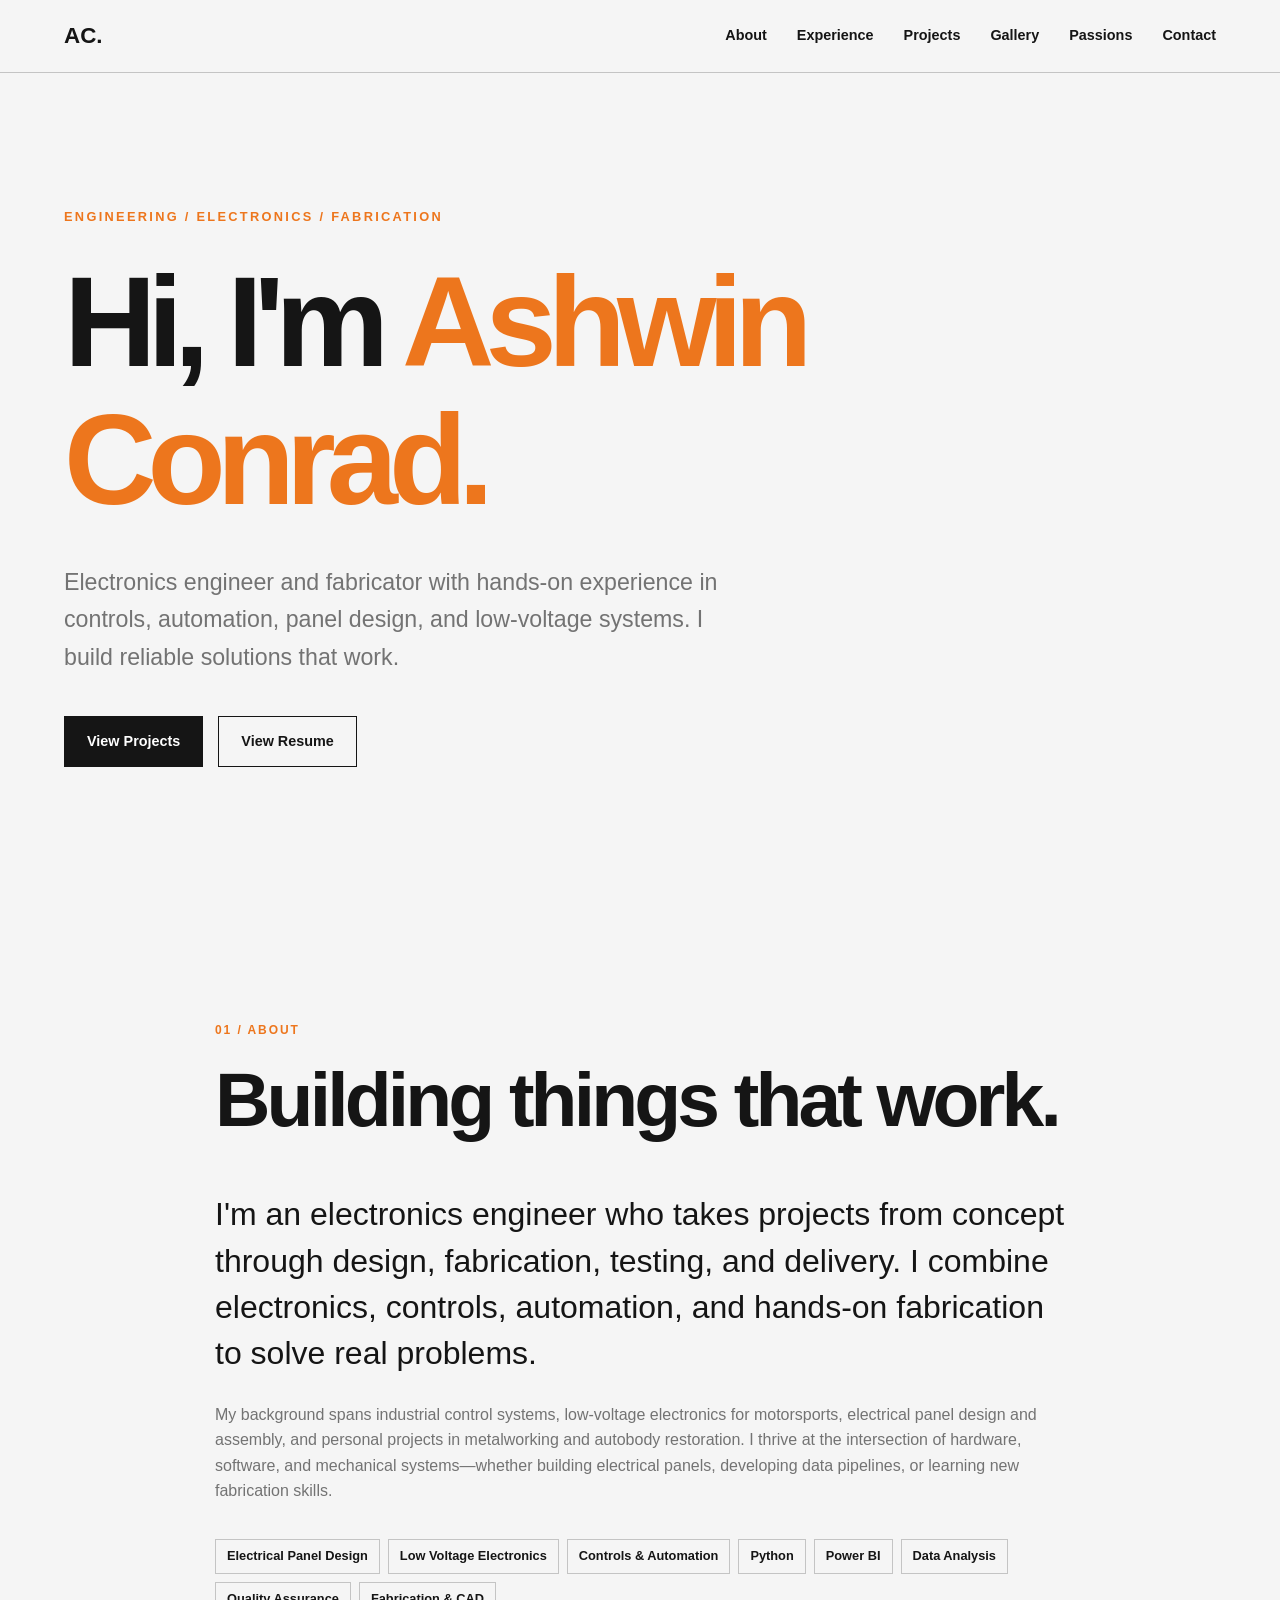
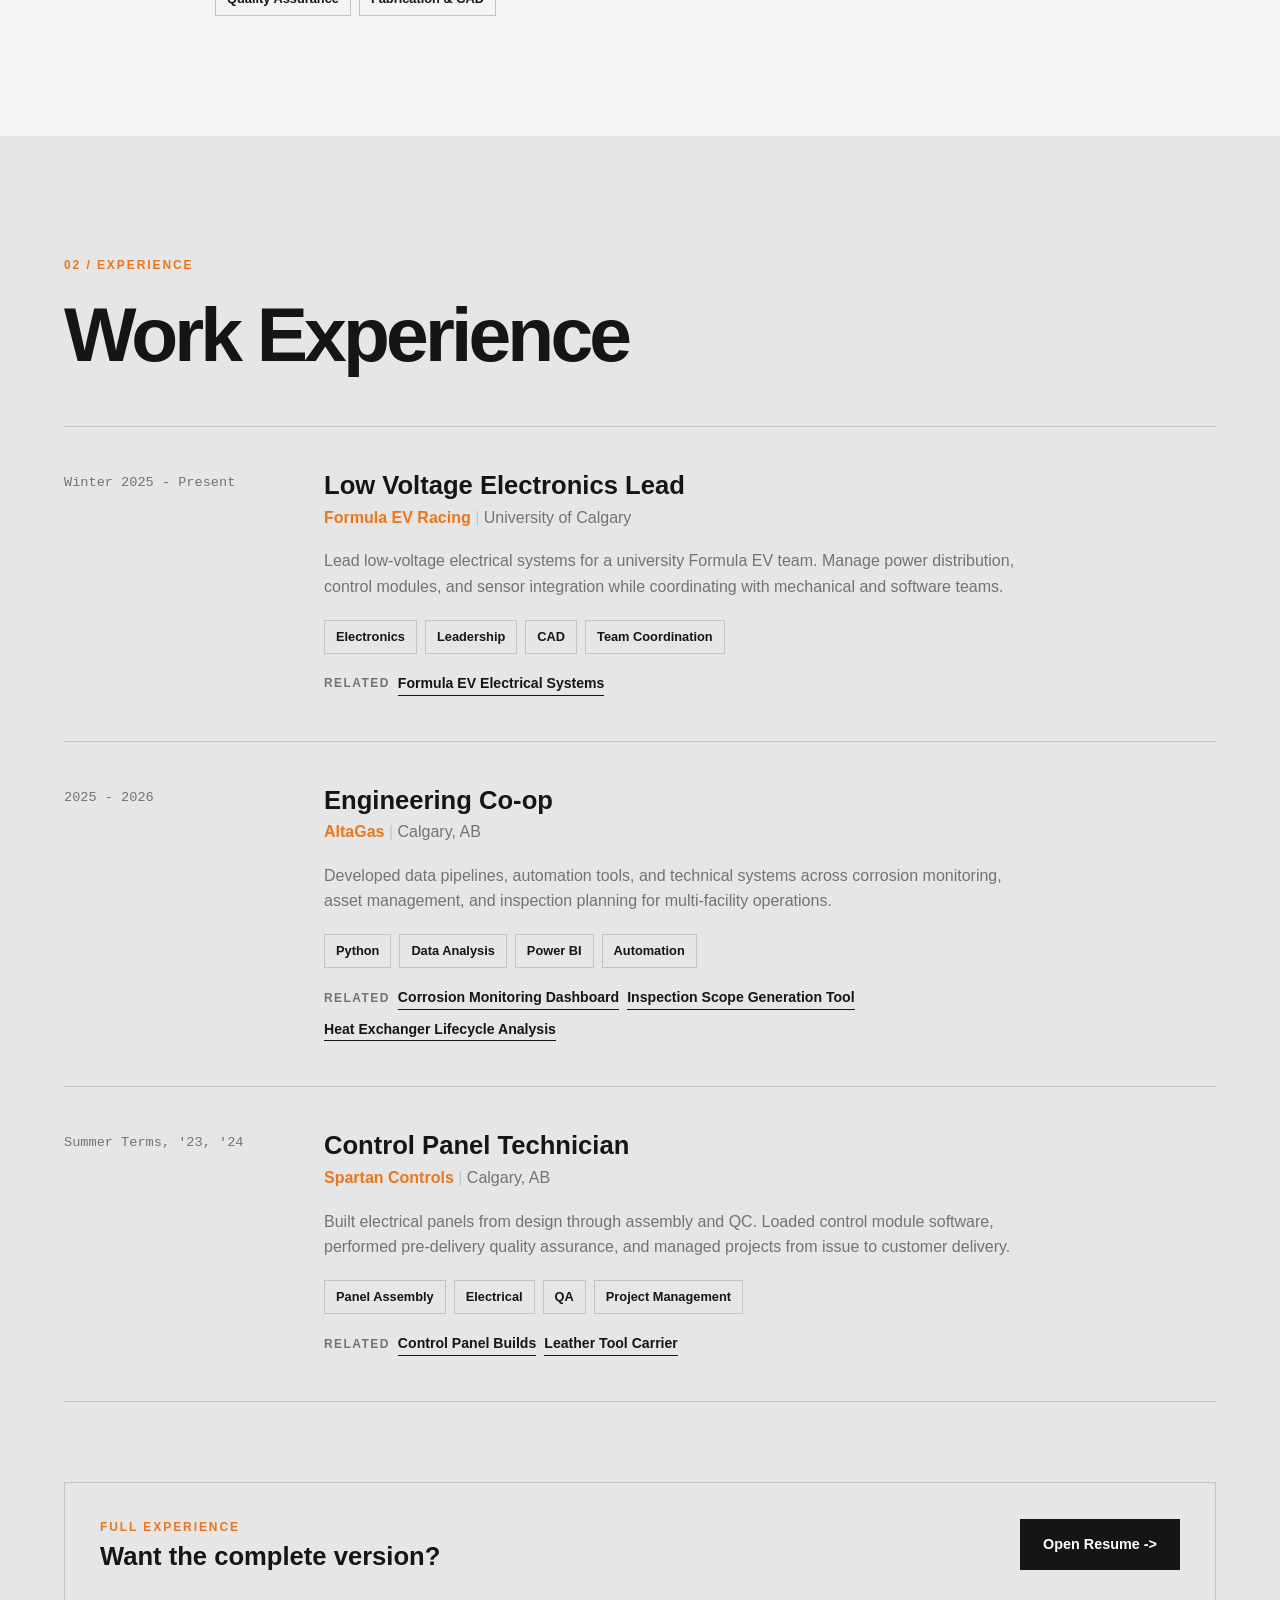
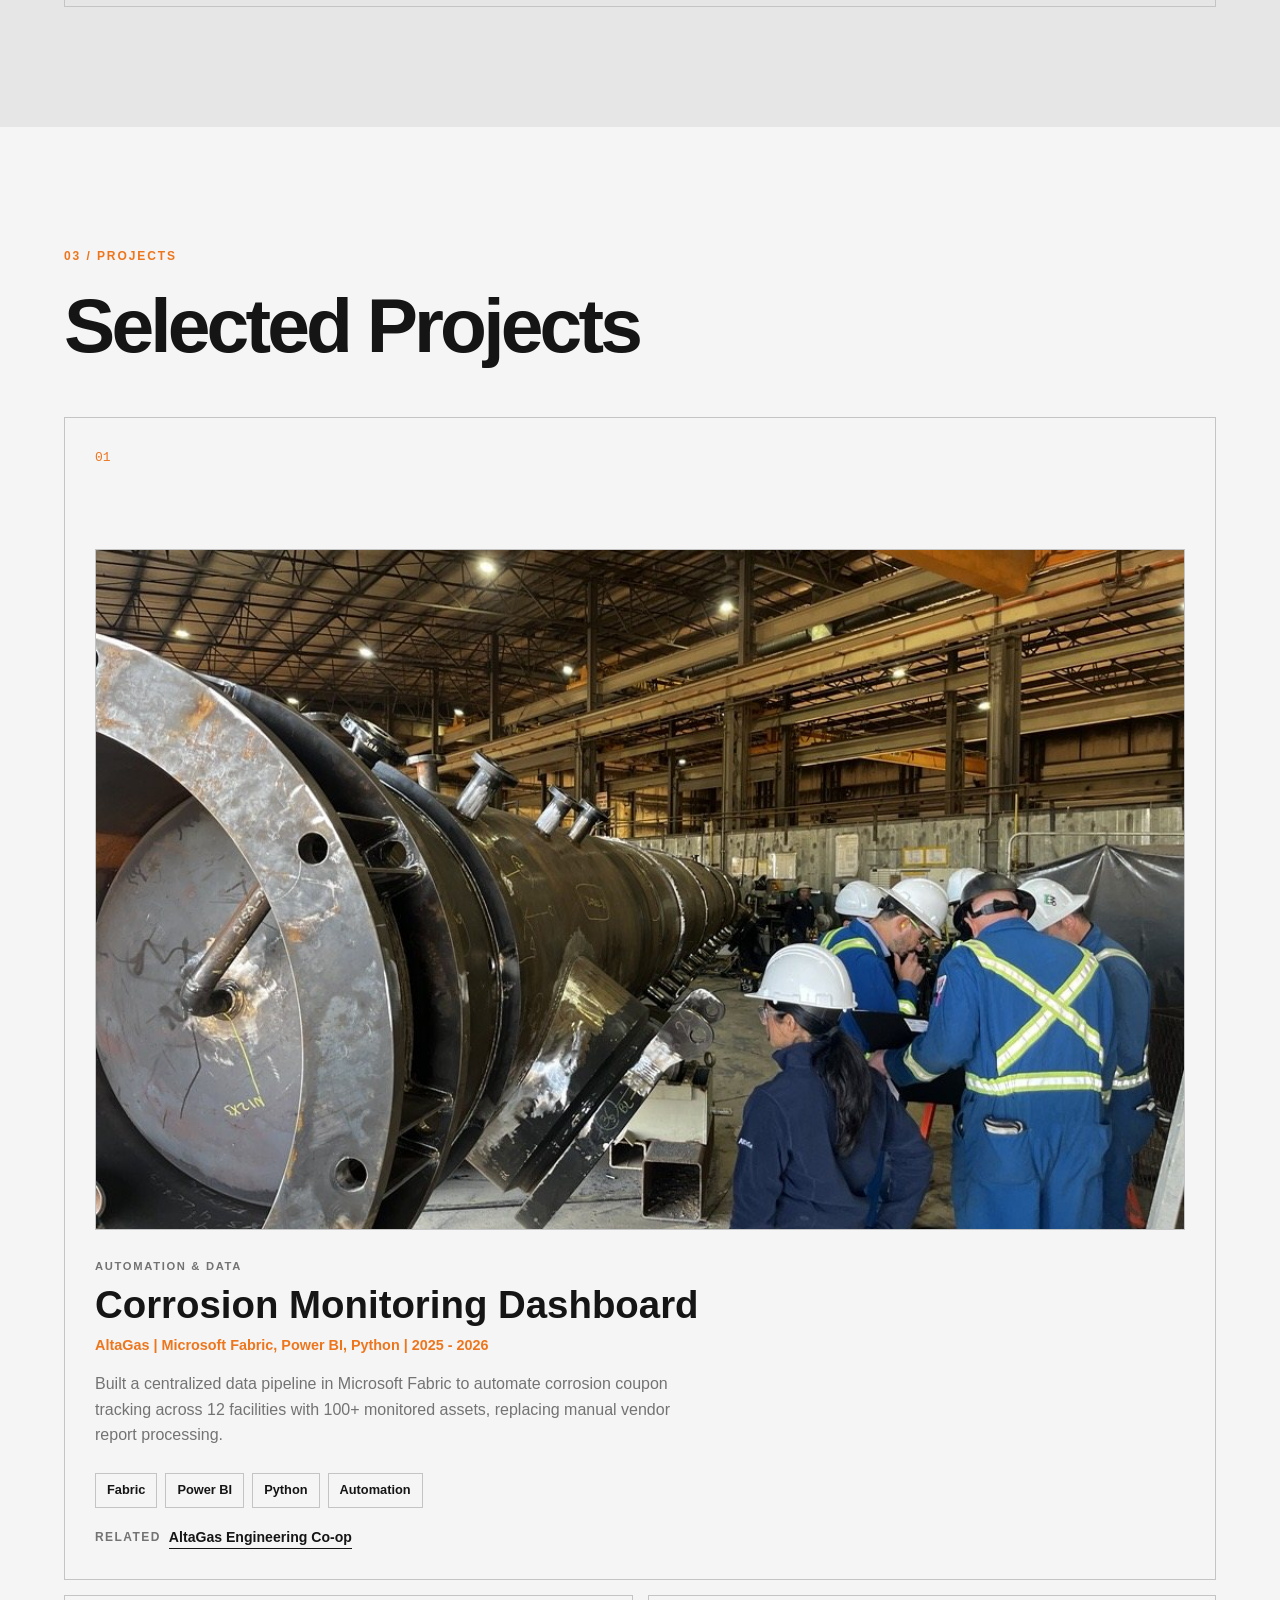
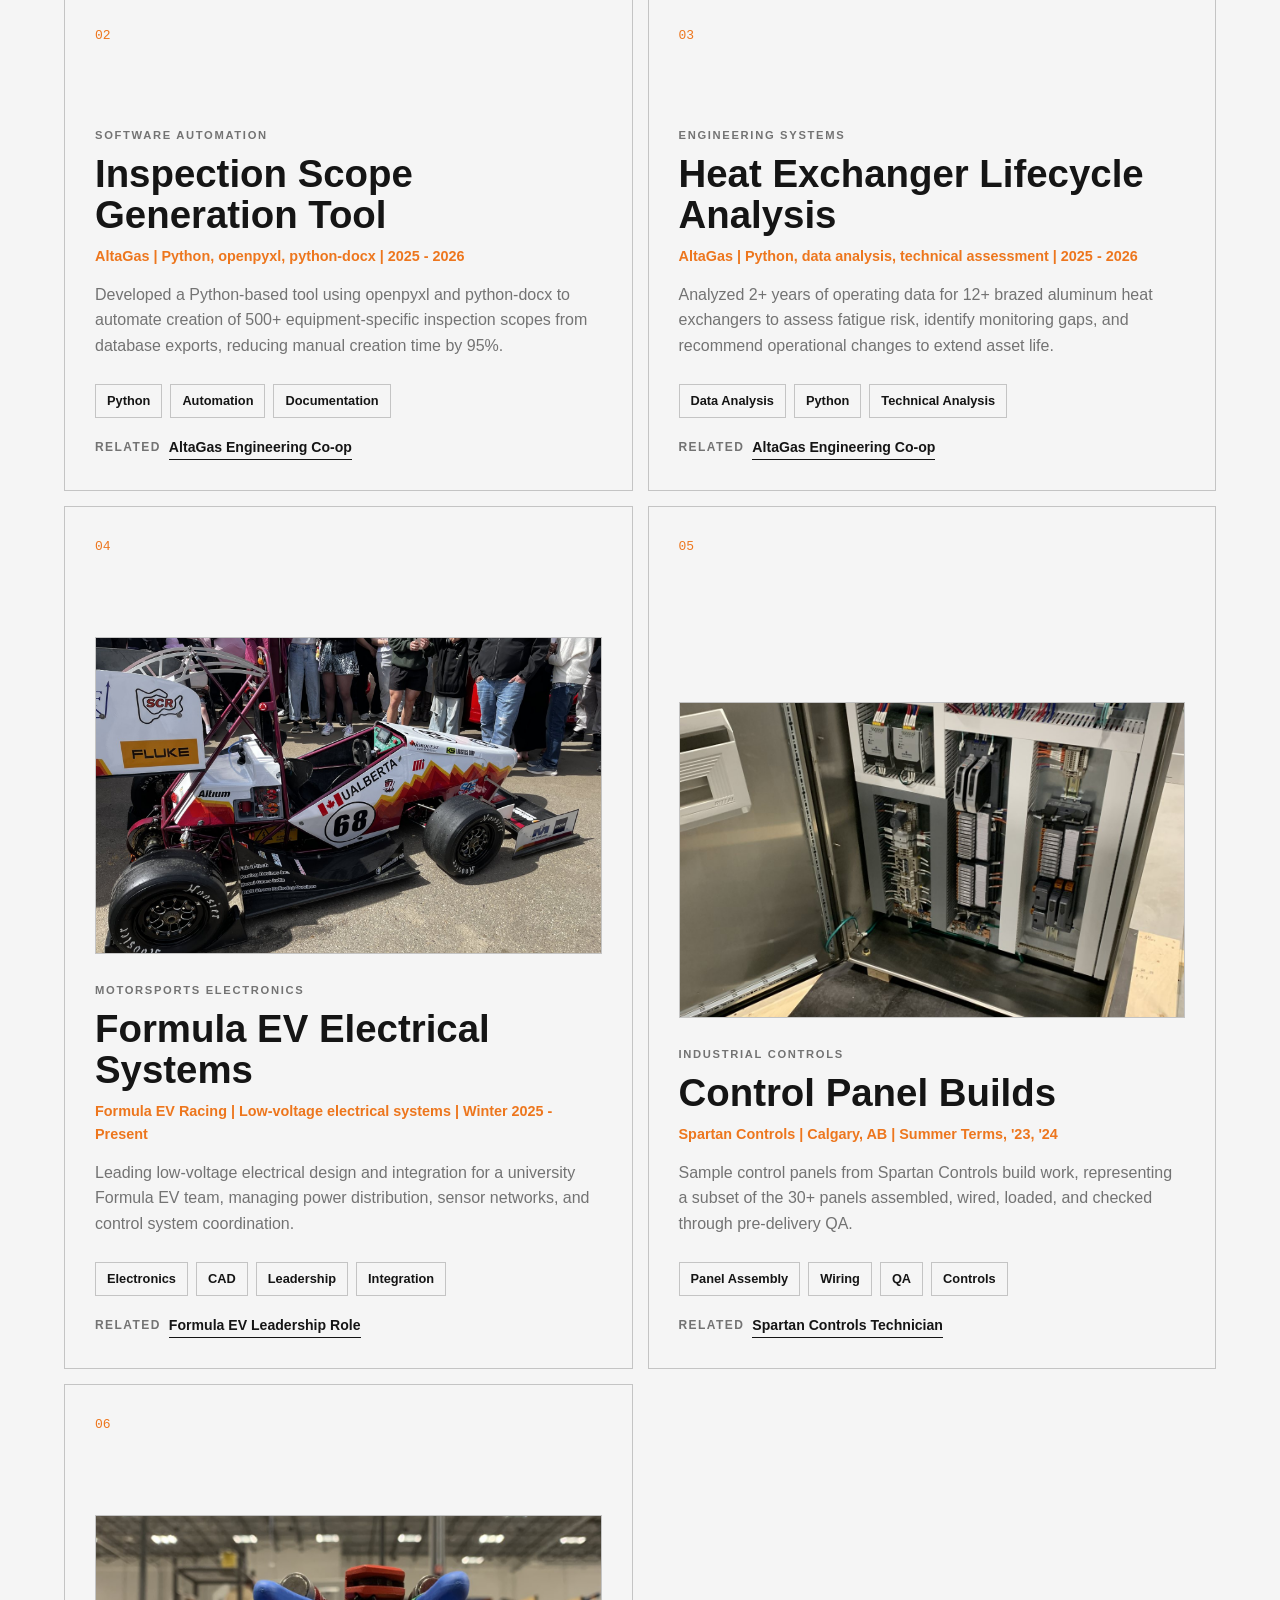
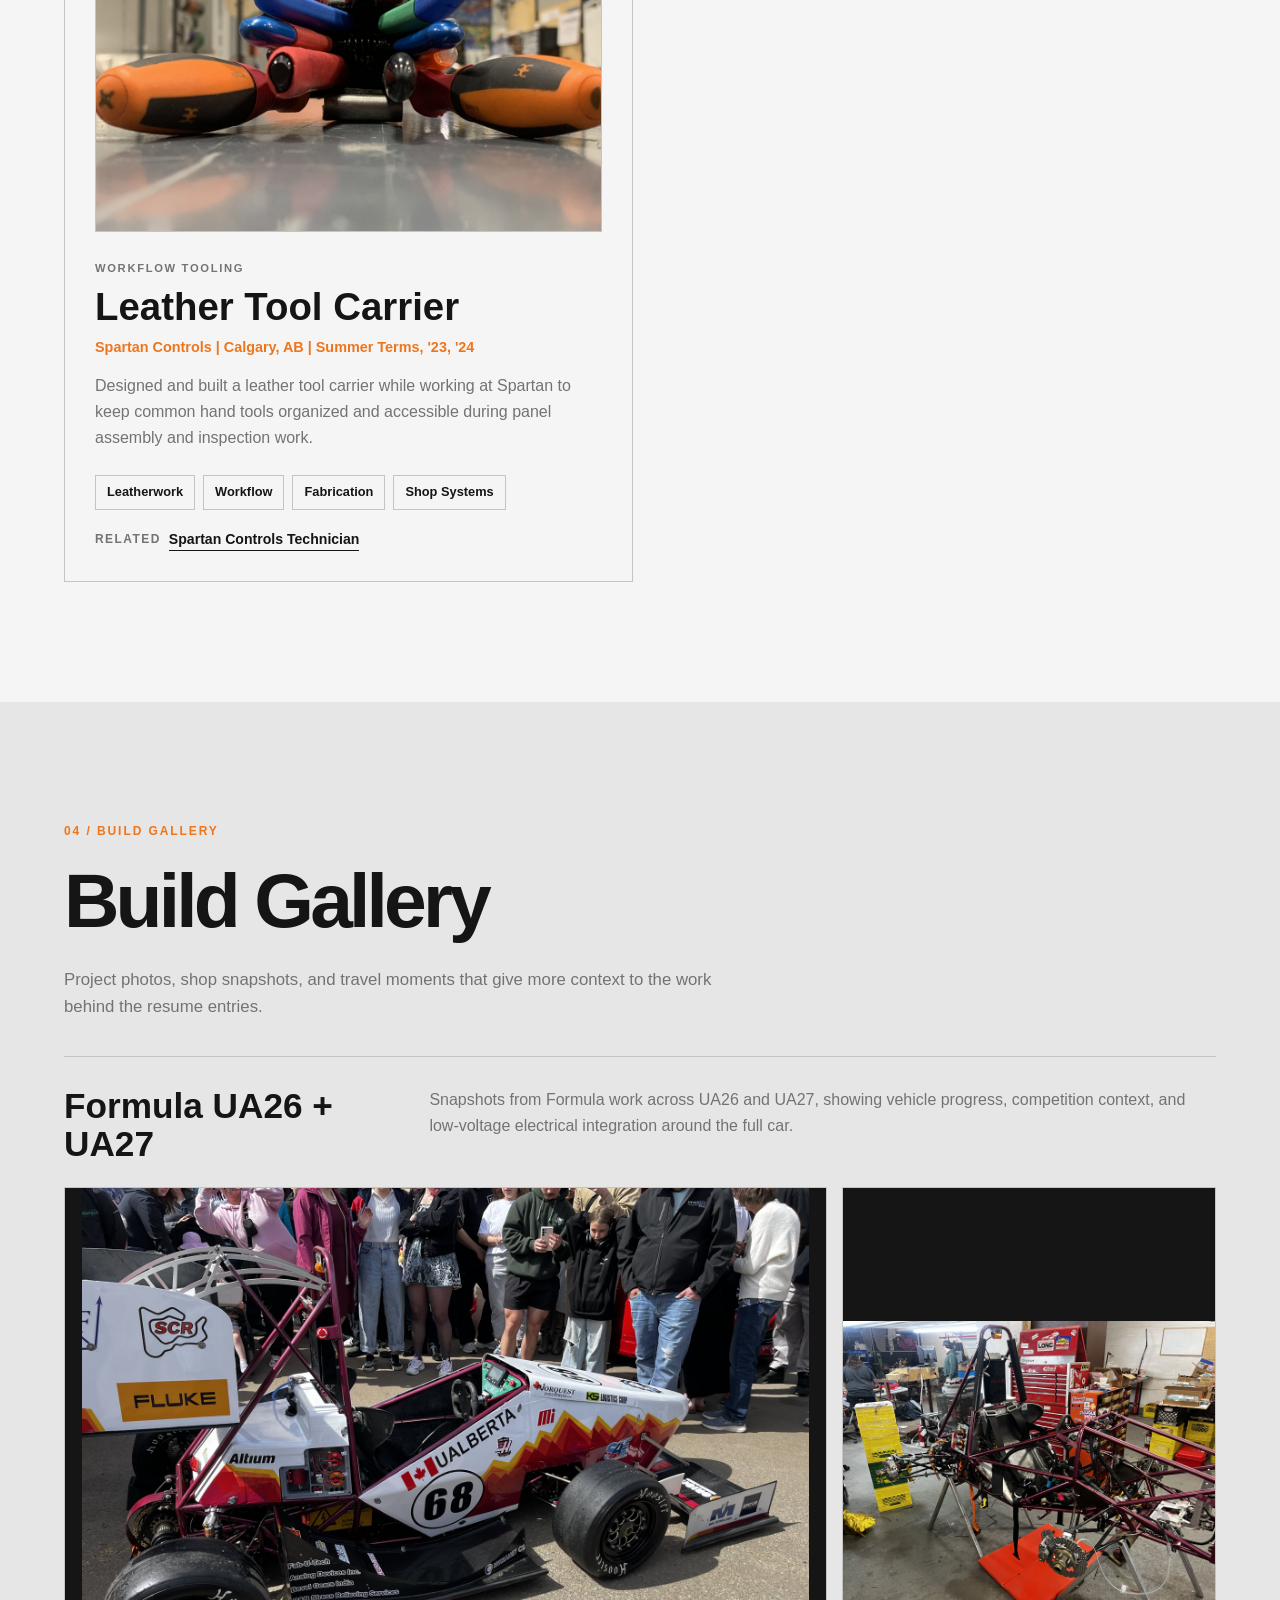
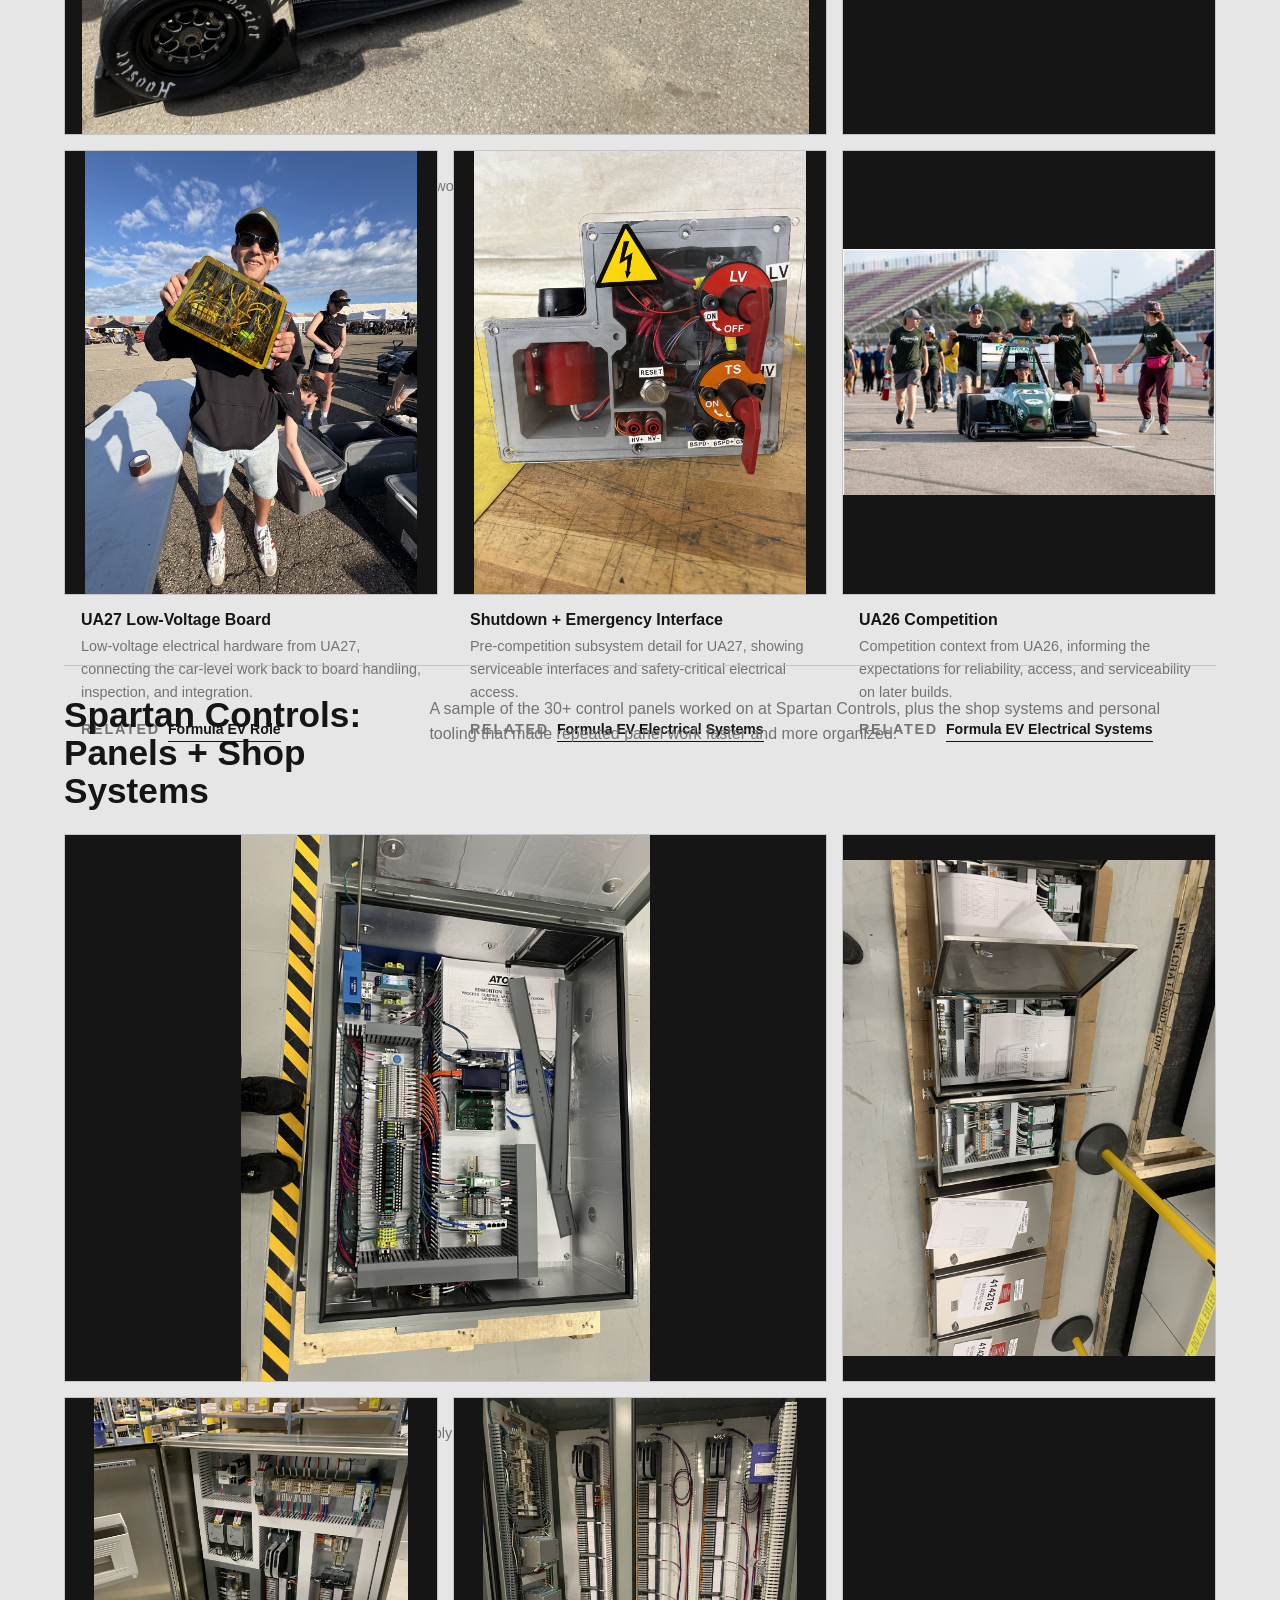
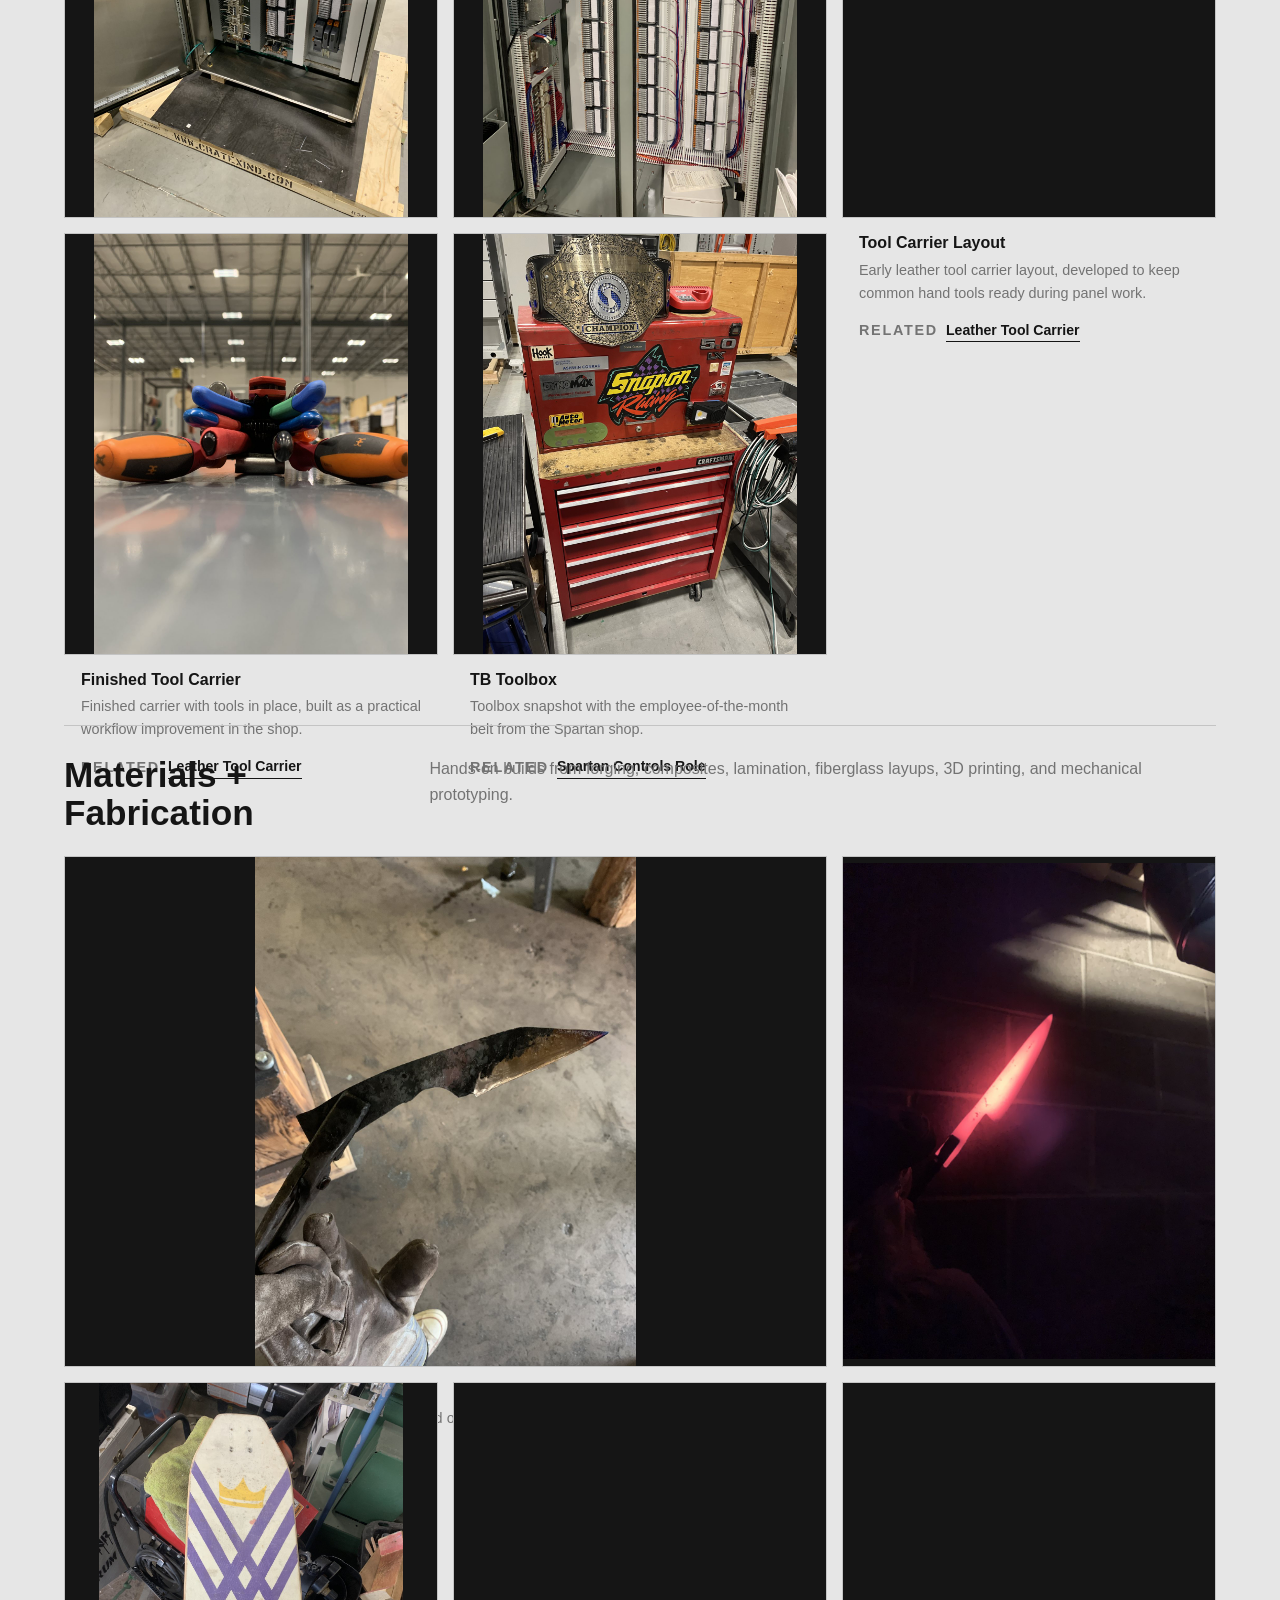
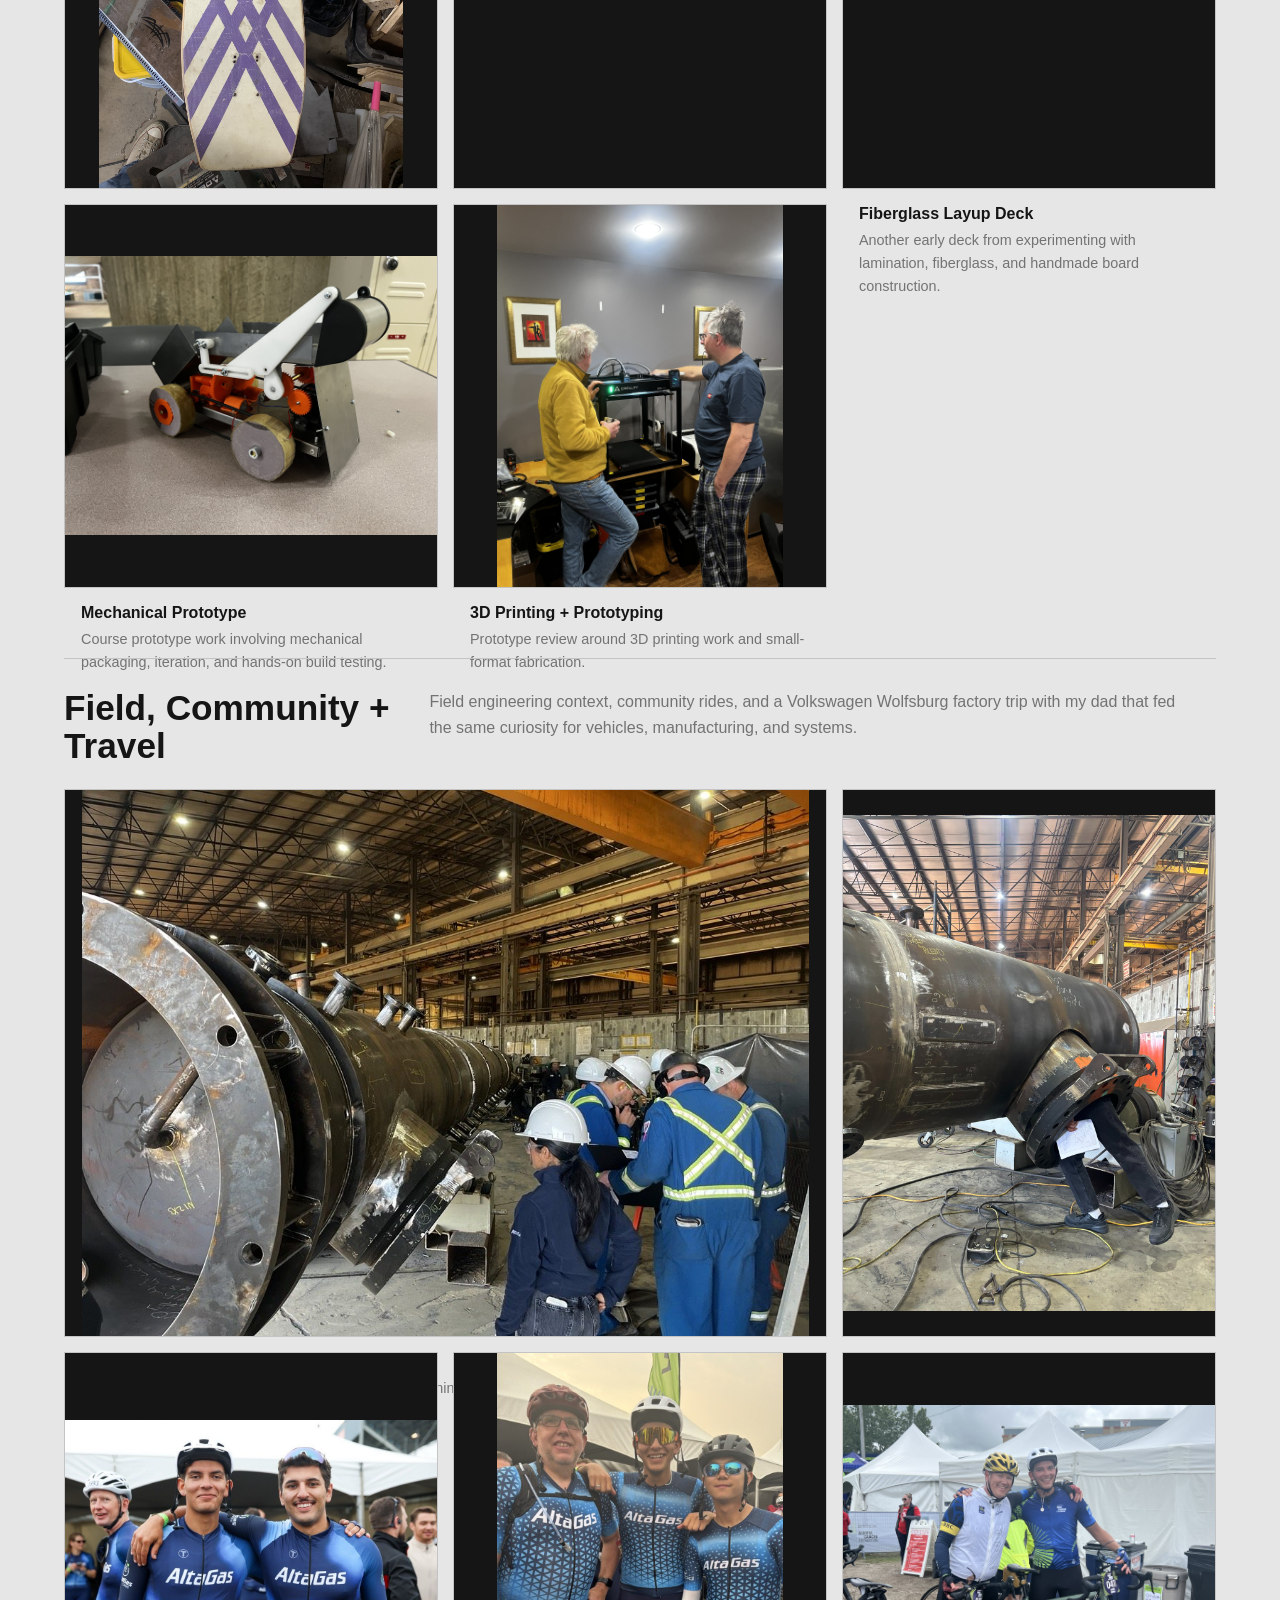
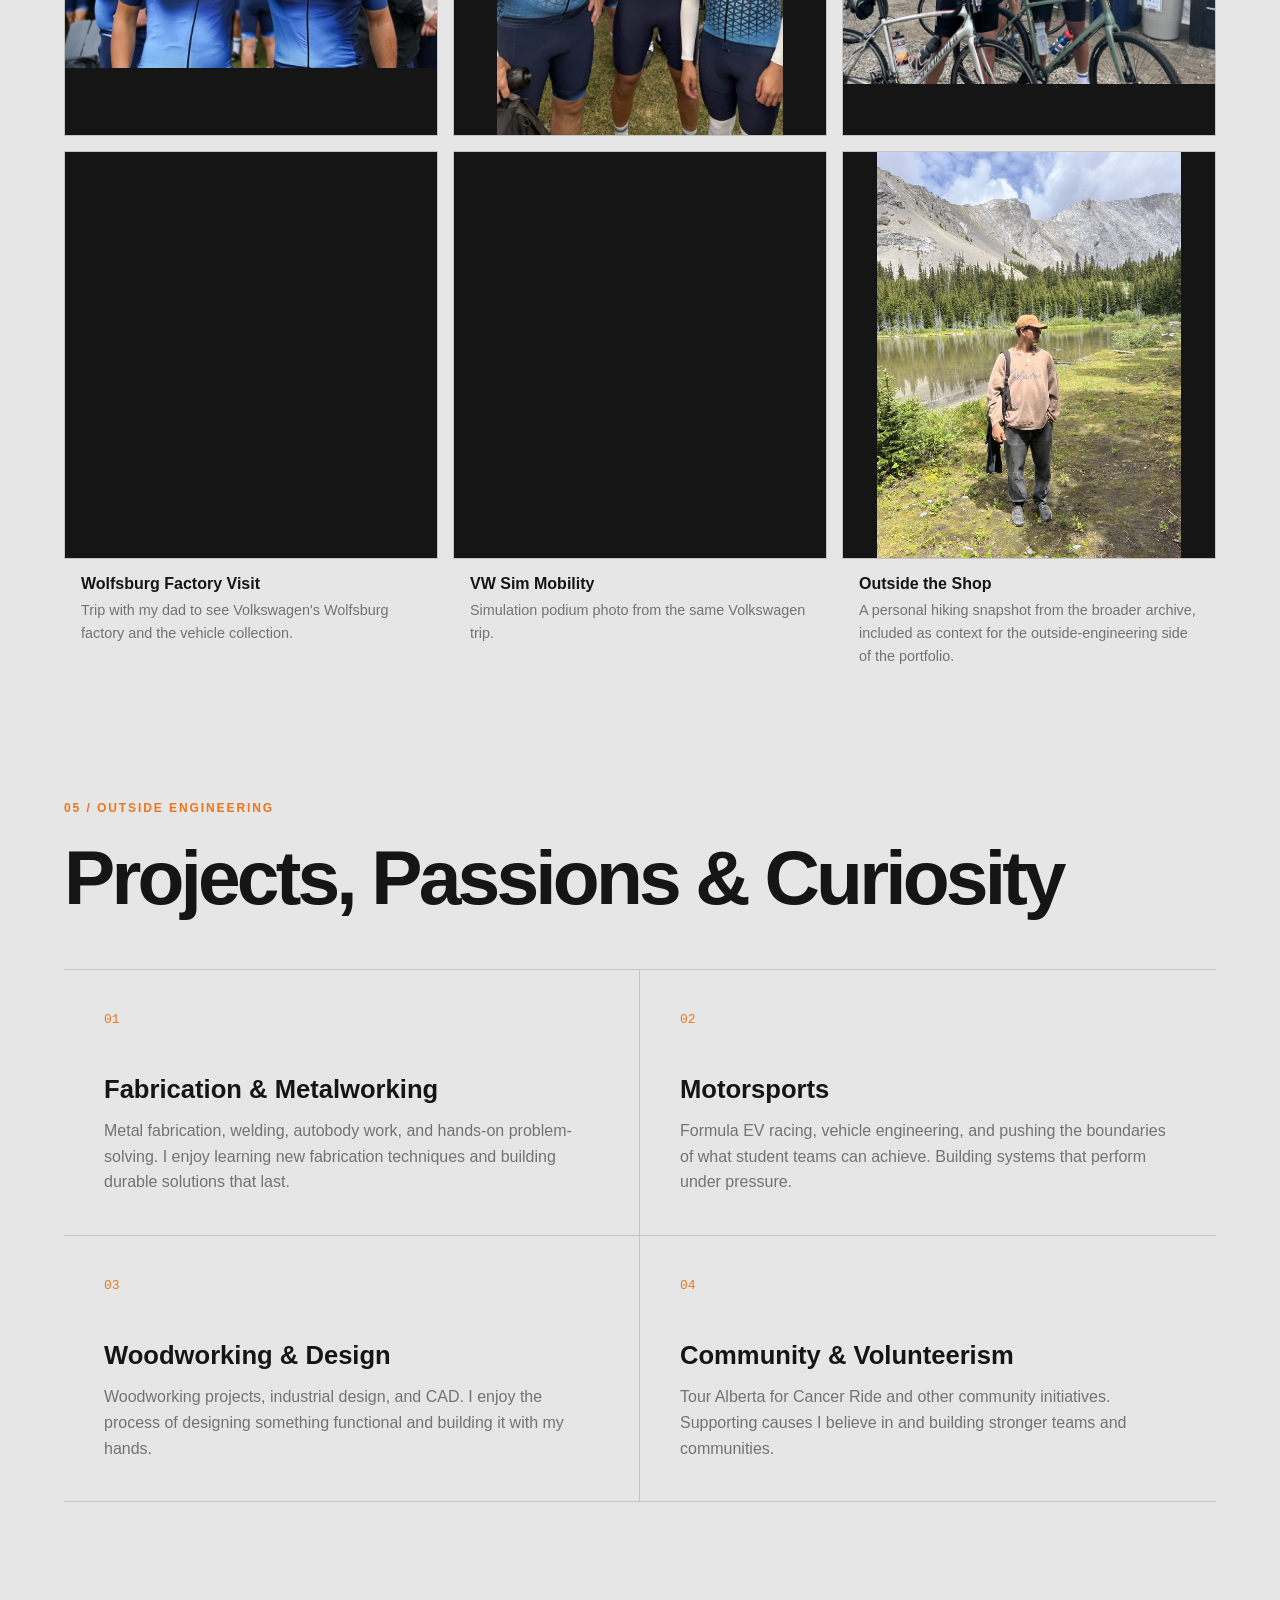
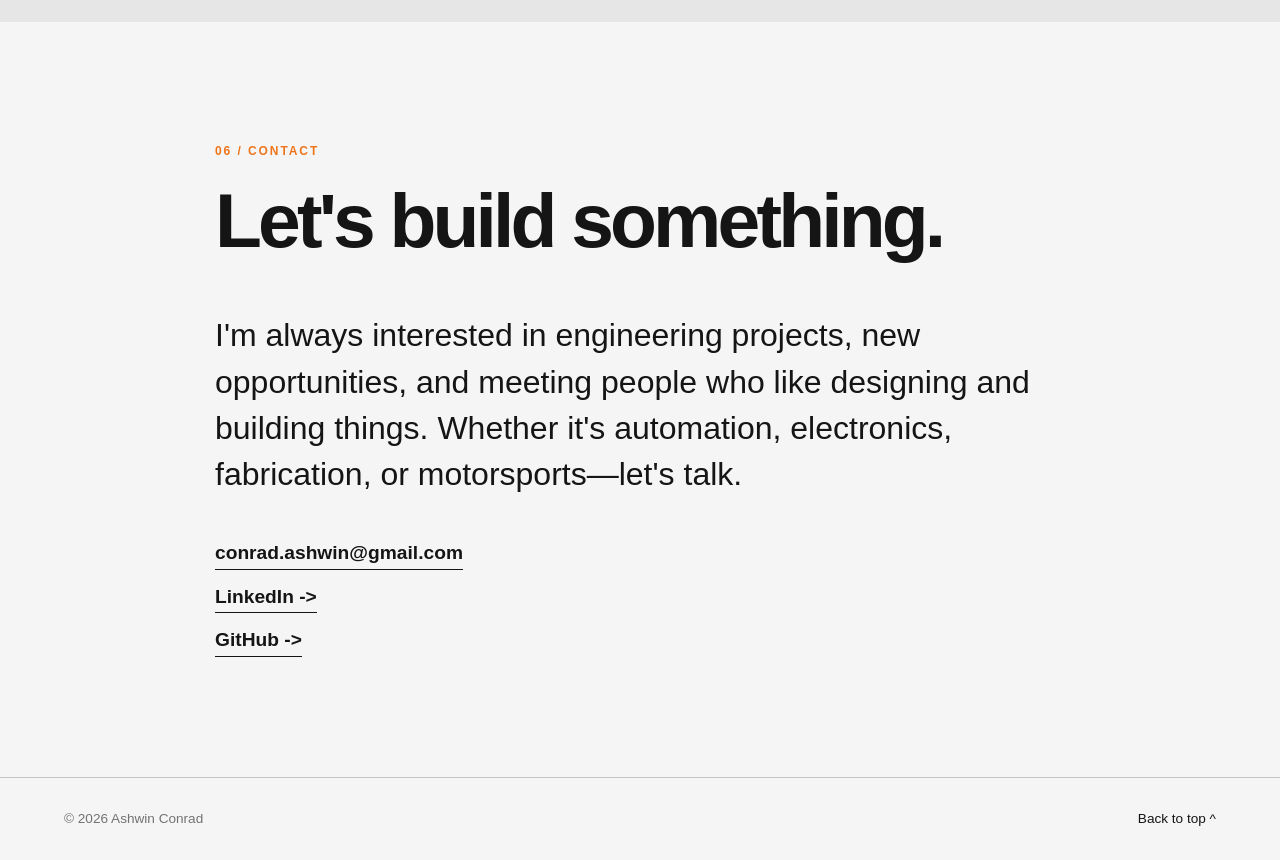
==== index.html @ 21b4d8bb "alot" ====
<!DOCTYPE html>
<html lang="en">
<head>
    <meta charset="UTF-8">
    <meta name="viewport" content="width=device-width, initial-scale=1.0">
    <title>Ashwin Conrad | Engineering Portfolio</title>
    <link rel="stylesheet" href="styles.css">
</head>
<body>
    <!-- Generated by scripts/build_site.py from content/site.json and content/details.json. -->
    <nav class="navbar">
        <div class="nav-container">
            <a href="#home" class="logo">AC.</a>

            <div class="nav-links">
                <a href="#about">About</a>
                <a href="#experience">Experience</a>
                <a href="#projects">Projects</a>
                <a href="#gallery">Gallery</a>
                <a href="#passions">Passions</a>
                <a href="#contact">Contact</a>
            </div>
        </div>
    </nav>

    <header class="hero" id="home">
        <div class="container hero-content">
            <p class="eyebrow">ENGINEERING / ELECTRONICS / FABRICATION</p>

            <h1>
                Hi, I&#x27;m <span>Ashwin Conrad.</span>
            </h1>

            <p class="hero-description">
                Electronics engineer and fabricator with hands-on experience in controls, automation, panel design, and low-voltage systems. I build reliable solutions that work.
            </p>

            <div class="hero-buttons">
                <a href="#projects" class="button primary">
                    View Projects
                </a>

                <a href="portfolio/resume.pdf" class="button secondary" target="_blank">
                    View Resume
                </a>
            </div>
        </div>
    </header>

    <main>
        <section class="section" id="about">
            <div class="container narrow">
                <p class="section-number">01 / ABOUT</p>
                <h2>Building things that work.</h2>

                <p class="large-text">
                    I&#x27;m an electronics engineer who takes projects from concept through design, fabrication, testing, and delivery. I combine electronics, controls, automation, and hands-on fabrication to solve real problems.
                </p>

                <p>
                    My background spans industrial control systems, low-voltage electronics for motorsports, electrical panel design and assembly, and personal projects in metalworking and autobody restoration. I thrive at the intersection of hardware, software, and mechanical systems—whether building electrical panels, developing data pipelines, or learning new fabrication skills.
                </p>

                <div class="skills">
                    <span>Electrical Panel Design</span>
                    <span>Low Voltage Electronics</span>
                    <span>Controls &amp; Automation</span>
                    <span>Python</span>
                    <span>Power BI</span>
                    <span>Data Analysis</span>
                    <span>Quality Assurance</span>
                    <span>Fabrication &amp; CAD</span>
                </div>
            </div>
        </section>

        <section class="section alternate" id="experience">
            <div class="container">
                <p class="section-number">02 / EXPERIENCE</p>
                <h2>Work Experience</h2>

                <div class="timeline">
                    <article class="experience-item" id="work-formula-ev-lv">
                        <div class="experience-date">
                            Winter 2025 - Present
                        </div>

                        <div class="experience-content">
                            <h3>Low Voltage Electronics Lead</h3>
                            <p class="company">
                                <span>Formula EV Racing</span>
                            <span>University of Calgary</span>
                            </p>

                            <p>
                                Lead low-voltage electrical systems for a university Formula EV team. Manage power distribution, control modules, and sensor integration while coordinating with mechanical and software teams.
                            </p>

                            <div class="tags">
                    <span>Electronics</span>
                    <span>Leadership</span>
                    <span>CAD</span>
                    <span>Team Coordination</span>
                </div>
                            <div class="related-links">
                                <span>Related</span>
                                <a href="#project-formula-ev-electrical-systems">Formula EV Electrical Systems</a>
                            </div>
                        </div>
                    </article>

                    <article class="experience-item" id="work-altagas-coop">
                        <div class="experience-date">
                            2025 - 2026
                        </div>

                        <div class="experience-content">
                            <h3>Engineering Co-op</h3>
                            <p class="company">
                                <span>AltaGas</span>
                            <span>Calgary, AB</span>
                            </p>

                            <p>
                                Developed data pipelines, automation tools, and technical systems across corrosion monitoring, asset management, and inspection planning for multi-facility operations.
                            </p>

                            <div class="tags">
                    <span>Python</span>
                    <span>Data Analysis</span>
                    <span>Power BI</span>
                    <span>Automation</span>
                </div>
                            <div class="related-links">
                                <span>Related</span>
                                <a href="#project-corrosion-monitoring-dashboard">Corrosion Monitoring Dashboard</a>
                                <a href="#project-inspection-scope-tool">Inspection Scope Generation Tool</a>
                                <a href="#project-heat-exchanger-lifecycle-analysis">Heat Exchanger Lifecycle Analysis</a>
                            </div>
                        </div>
                    </article>

                    <article class="experience-item" id="work-spartan-controls-technician">
                        <div class="experience-date">
                            Summer Terms, &#x27;23, &#x27;24
                        </div>

                        <div class="experience-content">
                            <h3>Control Panel Technician</h3>
                            <p class="company">
                                <span>Spartan Controls</span>
                            <span>Calgary, AB</span>
                            </p>

                            <p>
                                Built electrical panels from design through assembly and QC. Loaded control module software, performed pre-delivery quality assurance, and managed projects from issue to customer delivery.
                            </p>

                            <div class="tags">
                    <span>Panel Assembly</span>
                    <span>Electrical</span>
                    <span>QA</span>
                    <span>Project Management</span>
                </div>
                            <div class="related-links">
                                <span>Related</span>
                                <a href="#project-spartan-control-panel-builds">Control Panel Builds</a>
                                <a href="#project-leather-tool-carrier">Leather Tool Carrier</a>
                            </div>
                        </div>
                    </article>
                </div>

                <div class="resume-callout">
                    <div>
                        <p class="section-number">FULL EXPERIENCE</p>
                        <h3>Want the complete version?</h3>
                    </div>

                    <a href="portfolio/resume.pdf" target="_blank" class="button primary">
                        Open Resume -&gt;
                    </a>
                </div>
            </div>
        </section>

        <section class="section" id="projects">
            <div class="container">
                <p class="section-number">03 / PROJECTS</p>
                <h2>Selected Projects</h2>

                <div class="project-grid">
                    <article class="project-card featured" id="project-corrosion-monitoring-dashboard">
                        <div class="project-number">01</div>

                        <div>
                        <figure class="project-image">
                            <img src="assets/photos/altagas-field-inspection-1.jpg" alt="AltaGas facility inspection with team members examining equipment" loading="lazy">
                        </figure>


                            <p class="project-type">
                                AUTOMATION &amp; DATA
                            </p>

                            <h3>Corrosion Monitoring Dashboard</h3>

                            <p class="project-meta">
                                AltaGas | Microsoft Fabric, Power BI, Python | 2025 - 2026
                            </p>

                            <p>
                                Built a centralized data pipeline in Microsoft Fabric to automate corrosion coupon tracking across 12 facilities with 100+ monitored assets, replacing manual vendor report processing.
                            </p>

                            <div class="tags">
                    <span>Fabric</span>
                    <span>Power BI</span>
                    <span>Python</span>
                    <span>Automation</span>
                </div>
                            <div class="related-links">
                                <span>Related</span>
                                <a href="#work-altagas-coop">AltaGas Engineering Co-op</a>
                            </div>
                        </div>
                    </article>

                    <article class="project-card" id="project-inspection-scope-tool">
                        <div class="project-number">02</div>

                        <div>

                            <p class="project-type">
                                SOFTWARE AUTOMATION
                            </p>

                            <h3>Inspection Scope Generation Tool</h3>

                            <p class="project-meta">
                                AltaGas | Python, openpyxl, python-docx | 2025 - 2026
                            </p>

                            <p>
                                Developed a Python-based tool using openpyxl and python-docx to automate creation of 500+ equipment-specific inspection scopes from database exports, reducing manual creation time by 95%.
                            </p>

                            <div class="tags">
                    <span>Python</span>
                    <span>Automation</span>
                    <span>Documentation</span>
                </div>
                            <div class="related-links">
                                <span>Related</span>
                                <a href="#work-altagas-coop">AltaGas Engineering Co-op</a>
                            </div>
                        </div>
                    </article>

                    <article class="project-card" id="project-heat-exchanger-lifecycle-analysis">
                        <div class="project-number">03</div>

                        <div>

                            <p class="project-type">
                                ENGINEERING SYSTEMS
                            </p>

                            <h3>Heat Exchanger Lifecycle Analysis</h3>

                            <p class="project-meta">
                                AltaGas | Python, data analysis, technical assessment | 2025 - 2026
                            </p>

                            <p>
                                Analyzed 2+ years of operating data for 12+ brazed aluminum heat exchangers to assess fatigue risk, identify monitoring gaps, and recommend operational changes to extend asset life.
                            </p>

                            <div class="tags">
                    <span>Data Analysis</span>
                    <span>Python</span>
                    <span>Technical Analysis</span>
                </div>
                            <div class="related-links">
                                <span>Related</span>
                                <a href="#work-altagas-coop">AltaGas Engineering Co-op</a>
                            </div>
                        </div>
                    </article>

                    <article class="project-card" id="project-formula-ev-electrical-systems">
                        <div class="project-number">04</div>

                        <div>
                        <figure class="project-image">
                            <img src="assets/photos/formula-ua27-unveiling.jpg" alt="Formula UA27 car at unveiling with team members nearby" loading="lazy">
                        </figure>


                            <p class="project-type">
                                MOTORSPORTS ELECTRONICS
                            </p>

                            <h3>Formula EV Electrical Systems</h3>

                            <p class="project-meta">
                                Formula EV Racing | Low-voltage electrical systems | Winter 2025 - Present
                            </p>

                            <p>
                                Leading low-voltage electrical design and integration for a university Formula EV team, managing power distribution, sensor networks, and control system coordination.
                            </p>

                            <div class="tags">
                    <span>Electronics</span>
                    <span>CAD</span>
                    <span>Leadership</span>
                    <span>Integration</span>
                </div>
                            <div class="related-links">
                                <span>Related</span>
                                <a href="#work-formula-ev-lv">Formula EV Leadership Role</a>
                            </div>
                        </div>
                    </article>

                    <article class="project-card" id="project-spartan-control-panel-builds">
                        <div class="project-number">05</div>

                        <div>
                        <figure class="project-image">
                            <img src="assets/photos/spartan-panel-3.jpg" alt="Open Spartan Controls electrical panel with dense internal wiring and hardware" loading="lazy">
                        </figure>


                            <p class="project-type">
                                INDUSTRIAL CONTROLS
                            </p>

                            <h3>Control Panel Builds</h3>

                            <p class="project-meta">
                                Spartan Controls | Calgary, AB | Summer Terms, &#x27;23, &#x27;24
                            </p>

                            <p>
                                Sample control panels from Spartan Controls build work, representing a subset of the 30+ panels assembled, wired, loaded, and checked through pre-delivery QA.
                            </p>

                            <div class="tags">
                    <span>Panel Assembly</span>
                    <span>Wiring</span>
                    <span>QA</span>
                    <span>Controls</span>
                </div>
                            <div class="related-links">
                                <span>Related</span>
                                <a href="#work-spartan-controls-technician">Spartan Controls Technician</a>
                            </div>
                        </div>
                    </article>

                    <article class="project-card" id="project-leather-tool-carrier">
                        <div class="project-number">06</div>

                        <div>
                        <figure class="project-image">
                            <img src="assets/photos/leather-tool-carrier-2.jpg" alt="Leather tool carrier holding hand tools in a workshop" loading="lazy">
                        </figure>


                            <p class="project-type">
                                WORKFLOW TOOLING
                            </p>

                            <h3>Leather Tool Carrier</h3>

                            <p class="project-meta">
                                Spartan Controls | Calgary, AB | Summer Terms, &#x27;23, &#x27;24
                            </p>

                            <p>
                                Designed and built a leather tool carrier while working at Spartan to keep common hand tools organized and accessible during panel assembly and inspection work.
                            </p>

                            <div class="tags">
                    <span>Leatherwork</span>
                    <span>Workflow</span>
                    <span>Fabrication</span>
                    <span>Shop Systems</span>
                </div>
                            <div class="related-links">
                                <span>Related</span>
                                <a href="#work-spartan-controls-technician">Spartan Controls Technician</a>
                            </div>
                        </div>
                    </article>
                </div>
            </div>
        </section>

        <section class="section alternate" id="gallery">
            <div class="container">
                <p class="section-number">04 / BUILD GALLERY</p>
                <h2>Build Gallery</h2>

                <p class="photo-intro">
                    Project photos, shop snapshots, and travel moments that give more context to the work behind the resume entries.
                </p>

                <div class="photo-groups">
                    <section class="photo-group">
                        <div class="photo-group-header">
                            <h3>Formula UA26 + UA27</h3>
                            <p>
                                Snapshots from Formula work across UA26 and UA27, showing vehicle progress, competition context, and low-voltage electrical integration around the full car.
                            </p>
                        </div>

                        <div class="photo-grid">
                            <figure class="photo-card featured">
                        <img src="assets/photos/formula-ua27-unveiling.jpg" alt="Formula UA27 race car at a public unveiling" loading="lazy" decoding="async">
                        <figcaption>
                            <strong>UA27 Unveiling</strong>
                            <span>The UA27 car at unveiling, where low-voltage electrical work had to fit into the complete vehicle package.</span>
                            <div class="related-links">
                                <span>Related</span>
                                <a href="#project-formula-ev-electrical-systems">Formula EV Electrical Systems</a>
                            </div>
                        </figcaption>
                    </figure>

                            <figure class="photo-card">
                        <img src="assets/photos/formula-ua27-frame-progress.jpg" alt="Formula UA27 chassis and frame during workshop build progress" loading="lazy" decoding="async">
                        <figcaption>
                            <strong>UA27 Build Progress</strong>
                            <span>Mid-build chassis progress, useful for packaging, routing, and planning electrical subsystem integration.</span>
                            <div class="related-links">
                                <span>Related</span>
                                <a href="#work-formula-ev-lv">Formula EV Role</a>
                            </div>
                        </figcaption>
                    </figure>

                            <figure class="photo-card">
                        <img src="assets/photos/formula-ua27-lv-ac.jpg" alt="Ashwin holding a Formula UA27 low-voltage electrical board outdoors at competition" loading="lazy" decoding="async">
                        <figcaption>
                            <strong>UA27 Low-Voltage Board</strong>
                            <span>Low-voltage electrical hardware from UA27, connecting the car-level work back to board handling, inspection, and integration.</span>
                            <div class="related-links">
                                <span>Related</span>
                                <a href="#work-formula-ev-lv">Formula EV Role</a>
                            </div>
                        </figcaption>
                    </figure>

                            <figure class="photo-card">
                        <img src="assets/photos/formula-ua27-se-precomp.jpg" alt="Formula UA27 shutdown and emergency interface panel before competition" loading="lazy" decoding="async">
                        <figcaption>
                            <strong>Shutdown + Emergency Interface</strong>
                            <span>Pre-competition subsystem detail for UA27, showing serviceable interfaces and safety-critical electrical access.</span>
                            <div class="related-links">
                                <span>Related</span>
                                <a href="#project-formula-ev-electrical-systems">Formula EV Electrical Systems</a>
                            </div>
                        </figcaption>
                    </figure>

                            <figure class="photo-card">
                        <img src="assets/photos/formula-ua26-competition.jpg" alt="Formula UA26 race car at competition on track" loading="lazy" decoding="async">
                        <figcaption>
                            <strong>UA26 Competition</strong>
                            <span>Competition context from UA26, informing the expectations for reliability, access, and serviceability on later builds.</span>
                            <div class="related-links">
                                <span>Related</span>
                                <a href="#project-formula-ev-electrical-systems">Formula EV Electrical Systems</a>
                            </div>
                        </figcaption>
                    </figure>
                        </div>
                    </section>
                    <section class="photo-group">
                        <div class="photo-group-header">
                            <h3>Spartan Controls: Panels + Shop Systems</h3>
                            <p>
                                A sample of the 30+ control panels worked on at Spartan Controls, plus the shop systems and personal tooling that made repeated panel work faster and more organized.
                            </p>
                        </div>

                        <div class="photo-grid">
                            <figure class="photo-card featured">
                        <img src="assets/photos/spartan-panel-1.jpg" alt="Open electrical control panel with terminal blocks and internal wiring" loading="lazy" decoding="async">
                        <figcaption>
                            <strong>Panel Build Sample</strong>
                            <span>One representative panel from Spartan Controls assembly and QA work across 30+ panels.</span>
                            <div class="related-links">
                                <span>Related</span>
                                <a href="#project-spartan-control-panel-builds">Control Panel Builds</a>
                            </div>
                        </figcaption>
                    </figure>

                            <figure class="photo-card">
                        <img src="assets/photos/spartan-panel-2.jpg" alt="Mounted industrial control panel inside an enclosure" loading="lazy" decoding="async">
                        <figcaption>
                            <strong>Cabinet Integration</strong>
                            <span>Component mounting, cabinet packaging, and field-ready layout work during panel assembly.</span>
                            <div class="related-links">
                                <span>Related</span>
                                <a href="#work-spartan-controls-technician">Spartan Controls Role</a>
                            </div>
                        </figcaption>
                    </figure>

                            <figure class="photo-card">
                        <img src="assets/photos/spartan-panel-3.jpg" alt="Large open control panel cabinet with wiring and control modules" loading="lazy" decoding="async">
                        <figcaption>
                            <strong>Wiring + Verification</strong>
                            <span>Dense wiring and module work where clean routing and consistent checks mattered before delivery.</span>
                            <div class="related-links">
                                <span>Related</span>
                                <a href="#project-spartan-control-panel-builds">Control Panel Builds</a>
                            </div>
                        </figcaption>
                    </figure>

                            <figure class="photo-card">
                        <img src="assets/photos/spartan-panel-4.jpg" alt="Tall electrical cabinet with organized vertical wireway routing" loading="lazy" decoding="async">
                        <figcaption>
                            <strong>Panel Detail</strong>
                            <span>A closer look at cabinet organization, wiring discipline, and panel completion detail.</span>
                            <div class="related-links">
                                <span>Related</span>
                                <a href="#work-spartan-controls-technician">Spartan Controls Role</a>
                            </div>
                        </figcaption>
                    </figure>

                            <figure class="photo-card">
                        <img src="assets/photos/leather-tool-carrier-1.jpg" alt="Cut leather tool carrier material beside hand tools" loading="lazy" decoding="async">
                        <figcaption>
                            <strong>Tool Carrier Layout</strong>
                            <span>Early leather tool carrier layout, developed to keep common hand tools ready during panel work.</span>
                            <div class="related-links">
                                <span>Related</span>
                                <a href="#project-leather-tool-carrier">Leather Tool Carrier</a>
                            </div>
                        </figcaption>
                    </figure>

                            <figure class="photo-card">
                        <img src="assets/photos/leather-tool-carrier-2.jpg" alt="Finished leather tool carrier loaded with tools" loading="lazy" decoding="async">
                        <figcaption>
                            <strong>Finished Tool Carrier</strong>
                            <span>Finished carrier with tools in place, built as a practical workflow improvement in the shop.</span>
                            <div class="related-links">
                                <span>Related</span>
                                <a href="#project-leather-tool-carrier">Leather Tool Carrier</a>
                            </div>
                        </figcaption>
                    </figure>

                            <figure class="photo-card">
                        <img src="assets/photos/spartan-toolbox-employee-belt.jpg" alt="Toolbox with employee of the month belt in a workshop" loading="lazy" decoding="async">
                        <figcaption>
                            <strong>TB Toolbox</strong>
                            <span>Toolbox snapshot with the employee-of-the-month belt from the Spartan shop.</span>
                            <div class="related-links">
                                <span>Related</span>
                                <a href="#work-spartan-controls-technician">Spartan Controls Role</a>
                            </div>
                        </figcaption>
                    </figure>
                        </div>
                    </section>
                    <section class="photo-group">
                        <div class="photo-group-header">
                            <h3>Materials + Fabrication</h3>
                            <p>
                                Hands-on builds from forging, composites, lamination, fiberglass layups, 3D printing, and mechanical prototyping.
                            </p>
                        </div>

                        <div class="photo-grid">
                            <figure class="photo-card featured">
                        <img src="assets/photos/knife-forging-blade.jpg" alt="Forged knife blade being shaped in a workshop" loading="lazy" decoding="async">
                        <figcaption>
                            <strong>Father&#x27;s Day Knife Forging</strong>
                            <span>Knife forging project completed for Father&#x27;s Day, focused on shaping, heat, grinding, and finish work.</span>

                        </figcaption>
                    </figure>

                            <figure class="photo-card">
                        <img src="assets/photos/knife-forging-carbon-heat-experiment.jpg" alt="Glowing heated metal during a carbon and heat experiment" loading="lazy" decoding="async">
                        <figcaption>
                            <strong>Carbon + Heat Experiment</strong>
                            <span>Heat and carbon experiment from the forging process, capturing material response during the build.</span>

                        </figcaption>
                    </figure>

                            <figure class="photo-card">
                        <img src="assets/photos/composite-skateboard-1.jpg" alt="Handmade skateboard deck with purple and white graphic pattern" loading="lazy" decoding="async">
                        <figcaption>
                            <strong>Early Composite Deck</strong>
                            <span>Older skateboard project from learning lamination and fiberglass layups with composites.</span>

                        </figcaption>
                    </figure>

                            <figure class="photo-card">
                        <img src="assets/photos/composite-skateboard-2.jpg" alt="Green handmade skateboard deck built with composite layup" loading="lazy" decoding="async">
                        <figcaption>
                            <strong>Aluminum-Sealed Deck</strong>
                            <span>Green composite deck with a piece of aluminum sealed inside during the layup.</span>

                        </figcaption>
                    </figure>

                            <figure class="photo-card">
                        <img src="assets/photos/composite-skateboard-3.jpg" alt="Red handmade skateboard deck with graphic and composite layup" loading="lazy" decoding="async">
                        <figcaption>
                            <strong>Fiberglass Layup Deck</strong>
                            <span>Another early deck from experimenting with lamination, fiberglass, and handmade board construction.</span>

                        </figcaption>
                    </figure>

                            <figure class="photo-card">
                        <img src="assets/photos/mec260-prototype.jpg" alt="Small mechanical prototype vehicle with wheels and linkage" loading="lazy" decoding="async">
                        <figcaption>
                            <strong>Mechanical Prototype</strong>
                            <span>Course prototype work involving mechanical packaging, iteration, and hands-on build testing.</span>

                        </figcaption>
                    </figure>

                            <figure class="photo-card">
                        <img src="assets/photos/mc-bq-3d-printing.jpg" alt="People reviewing a 3D printer during a prototyping project" loading="lazy" decoding="async">
                        <figcaption>
                            <strong>3D Printing + Prototyping</strong>
                            <span>Prototype review around 3D printing work and small-format fabrication.</span>

                        </figcaption>
                    </figure>
                        </div>
                    </section>
                    <section class="photo-group">
                        <div class="photo-group-header">
                            <h3>Field, Community + Travel</h3>
                            <p>
                                Field engineering context, community rides, and a Volkswagen Wolfsburg factory trip with my dad that fed the same curiosity for vehicles, manufacturing, and systems.
                            </p>
                        </div>

                        <div class="photo-grid">
                            <figure class="photo-card featured">
                        <img src="assets/photos/altagas-field-inspection-1.jpg" alt="AltaGas facility inspection with team members examining equipment" loading="lazy" decoding="async">
                        <figcaption>
                            <strong>AltaGas Field Context</strong>
                            <span>Facility context for corrosion monitoring, inspection planning, and asset data work.</span>
                            <div class="related-links">
                                <span>Related</span>
                                <a href="#work-altagas-coop">AltaGas Engineering Co-op</a>
                            </div>
                        </figcaption>
                    </figure>

                            <figure class="photo-card">
                        <img src="assets/photos/altagas-field-inspection-2.jpg" alt="AltaGas equipment inspection work in the field" loading="lazy" decoding="async">
                        <figcaption>
                            <strong>Equipment Inspection</strong>
                            <span>Field-facing view of the systems behind the data, dashboards, and inspection workflows.</span>
                            <div class="related-links">
                                <span>Related</span>
                                <a href="#project-corrosion-monitoring-dashboard">Corrosion Dashboard</a>
                            </div>
                        </figcaption>
                    </figure>

                            <figure class="photo-card">
                        <img src="assets/photos/tour-alberta-ride-1.jpg" alt="Tour Alberta for Cancer Ride team participation" loading="lazy" decoding="async">
                        <figcaption>
                            <strong>Tour Alberta for Cancer Ride</strong>
                            <span>Community ride participation and team support outside engineering work.</span>

                        </figcaption>
                    </figure>

                            <figure class="photo-card">
                        <img src="assets/photos/tour-alberta-ride-2.jpg" alt="Tour Alberta for Cancer Ride event scene" loading="lazy" decoding="async">
                        <figcaption>
                            <strong>Ride Weekend</strong>
                            <span>Event-day context from the Tour Alberta for Cancer Ride.</span>

                        </figcaption>
                    </figure>

                            <figure class="photo-card">
                        <img src="assets/photos/tour-alberta-ride-3.jpg" alt="Two cyclists at the Tour Alberta for Cancer Ride" loading="lazy" decoding="async">
                        <figcaption>
                            <strong>Community Ride</strong>
                            <span>Another snapshot from the ride, showing the people side of the event.</span>

                        </figcaption>
                    </figure>

                            <figure class="photo-card">
                        <img src="assets/photos/vw-wolfsburg-factory-cars.jpg" alt="Volkswagen cars displayed at the Wolfsburg factory" loading="lazy" decoding="async">
                        <figcaption>
                            <strong>Wolfsburg Factory Visit</strong>
                            <span>Trip with my dad to see Volkswagen&#x27;s Wolfsburg factory and the vehicle collection.</span>

                        </figcaption>
                    </figure>

                            <figure class="photo-card">
                        <img src="assets/photos/vw-sim-championship.jpg" alt="Podium photo from a Volkswagen simulation championship" loading="lazy" decoding="async">
                        <figcaption>
                            <strong>VW Sim Mobility</strong>
                            <span>Simulation podium photo from the same Volkswagen trip.</span>

                        </figcaption>
                    </figure>

                            <figure class="photo-card">
                        <img src="assets/photos/ac-hike-20th.jpg" alt="Ashwin hiking near a mountain lake" loading="lazy" decoding="async">
                        <figcaption>
                            <strong>Outside the Shop</strong>
                            <span>A personal hiking snapshot from the broader archive, included as context for the outside-engineering side of the portfolio.</span>

                        </figcaption>
                    </figure>
                        </div>
                    </section>
                </div>
            </div>
        </section>

        <section class="section alternate" id="passions">
            <div class="container">
                <p class="section-number">05 / OUTSIDE ENGINEERING</p>
                <h2>Projects, Passions &amp; Curiosity</h2>

                <div class="passion-grid">
                    <div class="passion">
                        <span class="passion-number">01</span>
                        <h3>Fabrication &amp; Metalworking</h3>
                        <p>
                            Metal fabrication, welding, autobody work, and hands-on problem-solving. I enjoy learning new fabrication techniques and building durable solutions that last.
                        </p>
                    </div>

                    <div class="passion">
                        <span class="passion-number">02</span>
                        <h3>Motorsports</h3>
                        <p>
                            Formula EV racing, vehicle engineering, and pushing the boundaries of what student teams can achieve. Building systems that perform under pressure.
                        </p>
                    </div>

                    <div class="passion">
                        <span class="passion-number">03</span>
                        <h3>Woodworking &amp; Design</h3>
                        <p>
                            Woodworking projects, industrial design, and CAD. I enjoy the process of designing something functional and building it with my hands.
                        </p>
                    </div>

                    <div class="passion">
                        <span class="passion-number">04</span>
                        <h3>Community &amp; Volunteerism</h3>
                        <p>
                            Tour Alberta for Cancer Ride and other community initiatives. Supporting causes I believe in and building stronger teams and communities.
                        </p>
                    </div>
                </div>
            </div>
        </section>

        <section class="section contact-section" id="contact">
            <div class="container narrow">
                <p class="section-number">06 / CONTACT</p>
                <h2>Let&#x27;s build something.</h2>

                <p class="large-text">
                    I&#x27;m always interested in engineering projects, new opportunities, and meeting people who like designing and building things. Whether it&#x27;s automation, electronics, fabrication, or motorsports—let&#x27;s talk.
                </p>

                <div class="contact-links">
                    <a href="mailto:conrad.ashwin@gmail.com">
                        conrad.ashwin@gmail.com
                    </a>

                    <a href="https://www.linkedin.com/in/ashwin-conrad-17b6722a0/" target="_blank">
                        LinkedIn -&gt;
                    </a>

                    <a href="https://github.com/ashwin-conrad" target="_blank">
                        GitHub -&gt;
                    </a>
                </div>
            </div>
        </section>
    </main>

    <footer>
        <div class="container footer-content">
            <p>&copy; 2026 Ashwin Conrad</p>
            <a href="#home">Back to top ^</a>
        </div>
    </footer>
</body>
</html>
---- styles.css ----
/* Generated by scripts/build_site.py from content/site.json and content/details.json. */

:root {
    /* Brand palette, ordered from cool to warm. */
    --palette-violet: #9d2f9b;
    --palette-magenta: #c43c7c;
    --palette-coral: #dc514d;
    --palette-orange: #ed761d;
    --palette-gold: #f2a51c;

    /* Neutral grayscale ramp. */
    --gray-0: #ffffff;
    --gray-50: #f5f5f5;
    --gray-100: #e6e6e6;
    --gray-300: #c4c4c4;
    --gray-500: #737373;
    --gray-700: #3d3d3d;
    --gray-900: #151515;

    --background: var(--gray-50);
    --surface: var(--gray-100);
    --text: var(--gray-900);
    --muted: var(--gray-500);
    --border: var(--gray-300);
    --accent: var(--palette-orange);
    --accent-dark: var(--palette-coral);
    --highlight: var(--palette-gold);
    --on-accent: var(--gray-0);
    --max-width: 1180px;
}

* {
    box-sizing: border-box;
    margin: 0;
    padding: 0;
}

html {
    scroll-behavior: smooth;
}

body {
    font-family: Inter, -apple-system, BlinkMacSystemFont, "Segoe UI", Arial, sans-serif;
    background: var(--background);
    color: var(--text);
    line-height: 1.6;
}

a {
    color: inherit;
    text-decoration: none;
}

.container {
    width: min(90%, var(--max-width));
    margin: 0 auto;
}

.narrow {
    max-width: 850px;
}

.section {
    padding: 120px 0;
}

.alternate {
    background: var(--surface);
}

.section-number {
    font-size: 0.75rem;
    letter-spacing: 0.16em;
    font-weight: 700;
    color: var(--accent);
    margin-bottom: 18px;
}

h1,
h2,
h3 {
    line-height: 1.08;
}

h2 {
    font-size: clamp(2.6rem, 6vw, 5rem);
    letter-spacing: -0.05em;
    margin-bottom: 50px;
}

h3 {
    font-size: 1.6rem;
}

p {
    color: var(--muted);
}

.large-text {
    font-size: clamp(1.35rem, 2.5vw, 2rem);
    color: var(--text);
    line-height: 1.45;
    margin-bottom: 25px;
}

.navbar {
    position: sticky;
    top: 0;
    z-index: 100;
    background: color-mix(in srgb, var(--background) 92%, transparent);
    backdrop-filter: blur(10px);
    border-bottom: 1px solid var(--border);
}

.nav-container {
    width: min(90%, var(--max-width));
    height: 72px;
    margin: 0 auto;
    display: flex;
    align-items: center;
    justify-content: space-between;
}

.logo {
    font-size: 1.4rem;
    font-weight: 800;
}

.nav-links {
    display: flex;
    gap: 30px;
    font-size: 0.9rem;
    font-weight: 600;
}

.nav-links a {
    transition: color 0.2s;
}

.nav-links a:hover {
    color: var(--accent);
}

.hero {
    min-height: calc(100vh - 72px);
    display: flex;
    align-items: center;
    padding: 80px 0;
}

.hero-content {
    max-width: var(--max-width);
}

.eyebrow {
    color: var(--accent);
    letter-spacing: 0.18em;
    font-size: 0.8rem;
    font-weight: 700;
    margin-bottom: 25px;
}

.hero h1 {
    font-size: clamp(4rem, 10vw, 9rem);
    letter-spacing: -0.07em;
    max-width: 1000px;
}

.hero h1 span {
    color: var(--accent);
}

.hero-description {
    max-width: 680px;
    font-size: clamp(1.1rem, 2vw, 1.45rem);
    margin-top: 35px;
}

.hero-buttons {
    display: flex;
    gap: 15px;
    flex-wrap: wrap;
    margin-top: 40px;
}

.button {
    display: inline-flex;
    align-items: center;
    justify-content: center;
    padding: 13px 22px;
    border: 1px solid var(--text);
    font-weight: 700;
    font-size: 0.9rem;
    transition: 0.2s ease;
}

.button.primary {
    background: var(--text);
    color: var(--on-accent);
}

.button.primary:hover {
    background: var(--accent);
    border-color: var(--accent);
}

.button.secondary:hover {
    background: var(--text);
    color: var(--on-accent);
}

.skills,
.tags {
    display: flex;
    flex-wrap: wrap;
    gap: 8px;
}

.skills {
    margin-top: 35px;
}

.skills span,
.tags span {
    border: 1px solid var(--border);
    padding: 6px 11px;
    font-size: 0.8rem;
    font-weight: 600;
}

.timeline {
    border-top: 1px solid var(--border);
}

.experience-item {
    display: grid;
    grid-template-columns: 200px 1fr;
    gap: 60px;
    padding: 45px 0;
    border-bottom: 1px solid var(--border);
}

.experience-date {
    color: var(--muted);
    font-family: monospace;
    font-size: 0.85rem;
}

.experience-content {
    max-width: 700px;
}

.company {
    color: var(--accent);
    font-weight: 600;
    margin: 5px 0 18px;
}

.company span + span {
    color: var(--muted);
    font-weight: 500;
}

.company span + span::before {
    content: " | ";
    color: var(--border);
}

.experience-content .tags {
    margin-top: 20px;
}

.related-links {
    display: flex;
    align-items: center;
    flex-wrap: wrap;
    gap: 8px;
    margin-top: 18px;
}

.related-links span {
    color: var(--muted);
    font-size: 0.75rem;
    font-weight: 700;
    letter-spacing: 0.12em;
    text-transform: uppercase;
}

.related-links a {
    border-bottom: 1px solid var(--text);
    font-size: 0.88rem;
    font-weight: 700;
    transition: color 0.2s, border-color 0.2s;
}

.related-links a:hover {
    color: var(--accent);
    border-color: var(--accent);
}

.resume-callout {
    display: flex;
    align-items: center;
    justify-content: space-between;
    gap: 30px;
    margin-top: 80px;
    padding: 35px;
    border: 1px solid var(--border);
}

.resume-callout .section-number {
    margin-bottom: 6px;
}

.project-grid {
    display: grid;
    grid-template-columns: repeat(2, 1fr);
    gap: 15px;
}

.project-card {
    min-height: 350px;
    border: 1px solid var(--border);
    padding: 30px;
    display: flex;
    flex-direction: column;
    justify-content: space-between;
    transition: transform 0.2s, border-color 0.2s;
}

.project-card:hover {
    transform: translateY(-5px);
    border-color: var(--accent);
}

.project-card.featured {
    grid-column: span 2;
    min-height: 430px;
}

.project-number {
    font-family: monospace;
    color: var(--accent);
    margin-bottom: 80px;
}

.project-type {
    font-size: 0.7rem;
    font-weight: 700;
    letter-spacing: 0.15em;
    margin-bottom: 8px;
}

.project-card h3 {
    font-size: clamp(1.8rem, 3vw, 2.6rem);
    margin-bottom: 15px;
}

.project-meta {
    color: var(--accent);
    font-size: 0.9rem;
    font-weight: 700;
    margin: -6px 0 14px;
}

.project-card p {
    max-width: 600px;
}

.project-card .tags {
    margin-top: 25px;
}

.project-image {
    aspect-ratio: 16 / 10;
    margin-bottom: 28px;
    overflow: hidden;
    border: 1px solid var(--border);
    background: var(--surface);
}

.project-image img {
    display: block;
    width: 100%;
    height: 100%;
    object-fit: cover;
}

.photo-card img {
    display: block;
    width: 100%;
    height: 100%;
    object-fit: contain;
    background: var(--gray-900);
}

.photo-intro {
    max-width: 700px;
    margin-top: -25px;
    margin-bottom: 35px;
    font-size: 1.05rem;
}

.photo-groups {
    display: flex;
    flex-direction: column;
    gap: 70px;
}

.photo-group {
    border-top: 1px solid var(--border);
    padding-top: 30px;
}

.photo-group-header {
    display: grid;
    grid-template-columns: minmax(220px, 0.42fr) 1fr;
    gap: 35px;
    margin-bottom: 24px;
}

.photo-group-header h3 {
    font-size: clamp(1.55rem, 3vw, 2.2rem);
}

.photo-group-header p {
    max-width: 760px;
}

.photo-grid {
    display: grid;
    grid-template-columns: repeat(3, 1fr);
    gap: 15px;
}

.photo-card {
    border: 1px solid var(--border);
    background: var(--background);
}

.photo-card.featured {
    grid-column: span 2;
}

.photo-card img {
    aspect-ratio: 4 / 3;
}

.photo-card.featured img {
    aspect-ratio: 16 / 9;
}

.photo-card figcaption {
    display: flex;
    flex-direction: column;
    gap: 6px;
    padding: 16px;
}

.photo-card strong {
    line-height: 1.2;
}

.photo-card span {
    color: var(--muted);
    font-size: 0.9rem;
}

.photo-card .related-links {
    margin-top: 8px;
}

.passion-grid {
    display: grid;
    grid-template-columns: repeat(2, 1fr);
    border-top: 1px solid var(--border);
}

.passion {
    padding: 40px;
    min-height: 260px;
    border-right: 1px solid var(--border);
    border-bottom: 1px solid var(--border);
}

.passion:nth-child(even) {
    border-right: none;
}

.passion-number {
    display: block;
    font-family: monospace;
    color: var(--accent);
    margin-bottom: 45px;
}

.passion h3 {
    margin-bottom: 15px;
}

.contact-section {
    min-height: 70vh;
    display: flex;
    align-items: center;
}

.contact-links {
    display: flex;
    flex-direction: column;
    align-items: flex-start;
    gap: 12px;
    margin-top: 40px;
}

.contact-links a {
    font-size: 1.2rem;
    font-weight: 700;
    border-bottom: 1px solid var(--text);
    transition: color 0.2s;
}

.contact-links a:hover {
    color: var(--accent);
}

footer {
    border-top: 1px solid var(--border);
    padding: 30px 0;
}

.footer-content {
    display: flex;
    justify-content: space-between;
    font-size: 0.85rem;
}

@media (max-width: 800px) {
    .section {
        padding: 80px 0;
    }

    .nav-links {
        display: none;
    }

    .hero {
        min-height: 85vh;
    }

    .experience-item {
        grid-template-columns: 1fr;
        gap: 15px;
    }

    .project-grid {
        grid-template-columns: 1fr;
    }

    .project-card.featured {
        grid-column: span 1;
    }

    .photo-grid {
        grid-template-columns: 1fr;
    }

    .photo-group-header {
        grid-template-columns: 1fr;
        gap: 10px;
    }

    .photo-card.featured {
        grid-column: span 1;
    }

    .passion-grid {
        grid-template-columns: 1fr;
    }

    .passion {
        border-right: none;
    }

    .resume-callout {
        flex-direction: column;
        align-items: flex-start;
    }

    .footer-content {
        flex-direction: column;
        gap: 8px;
    }
}
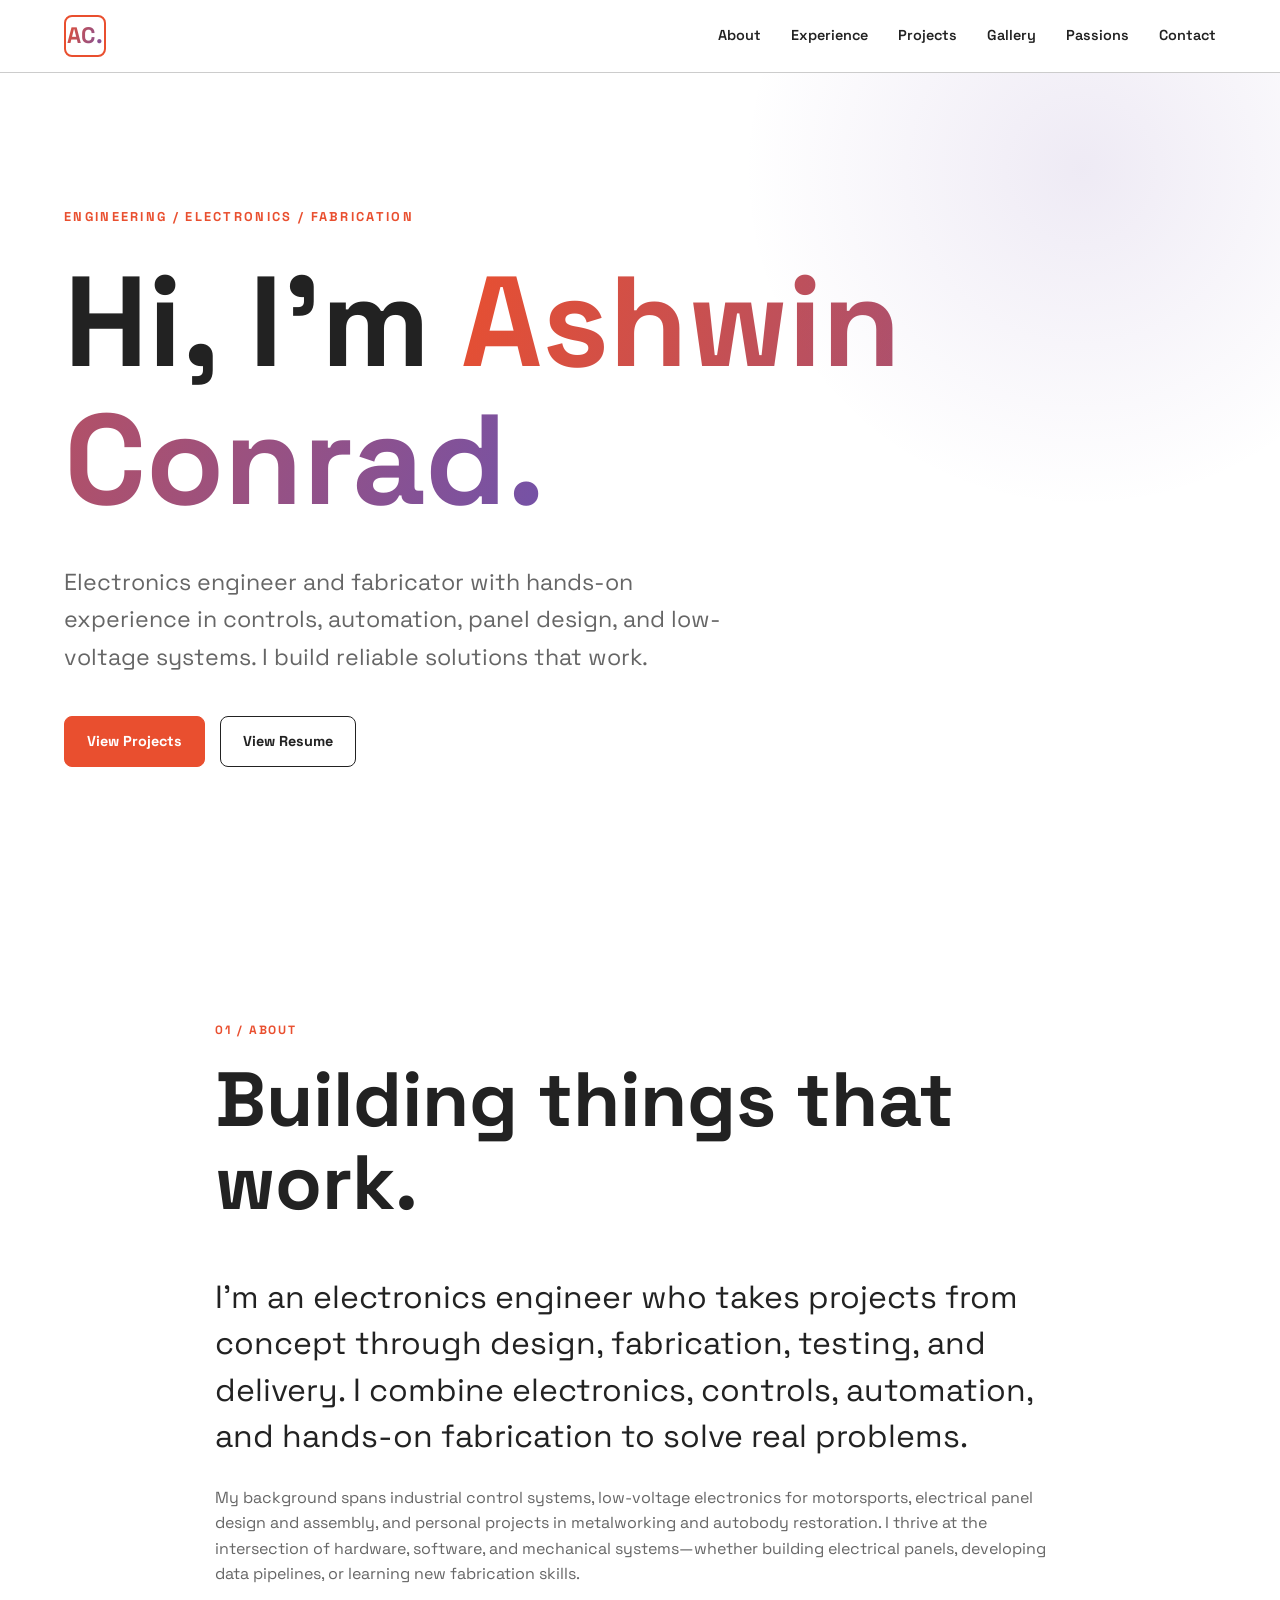
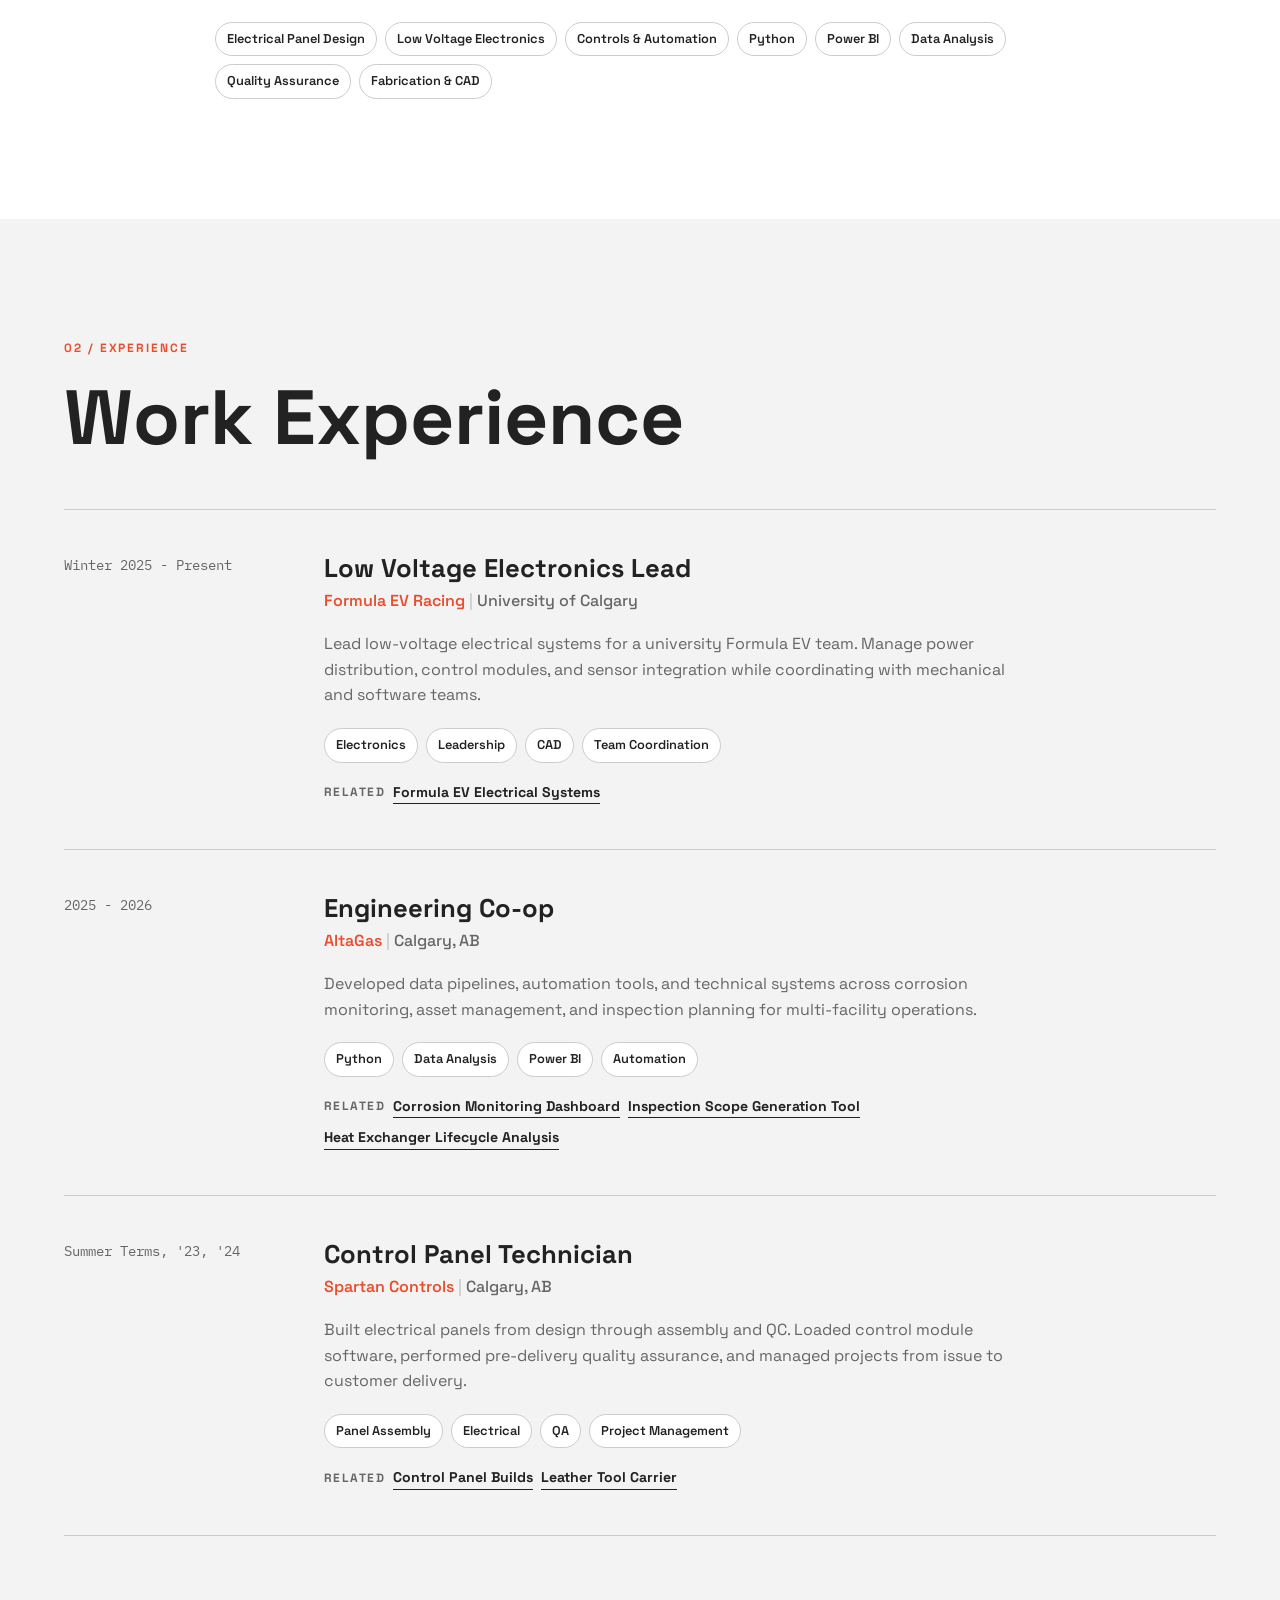
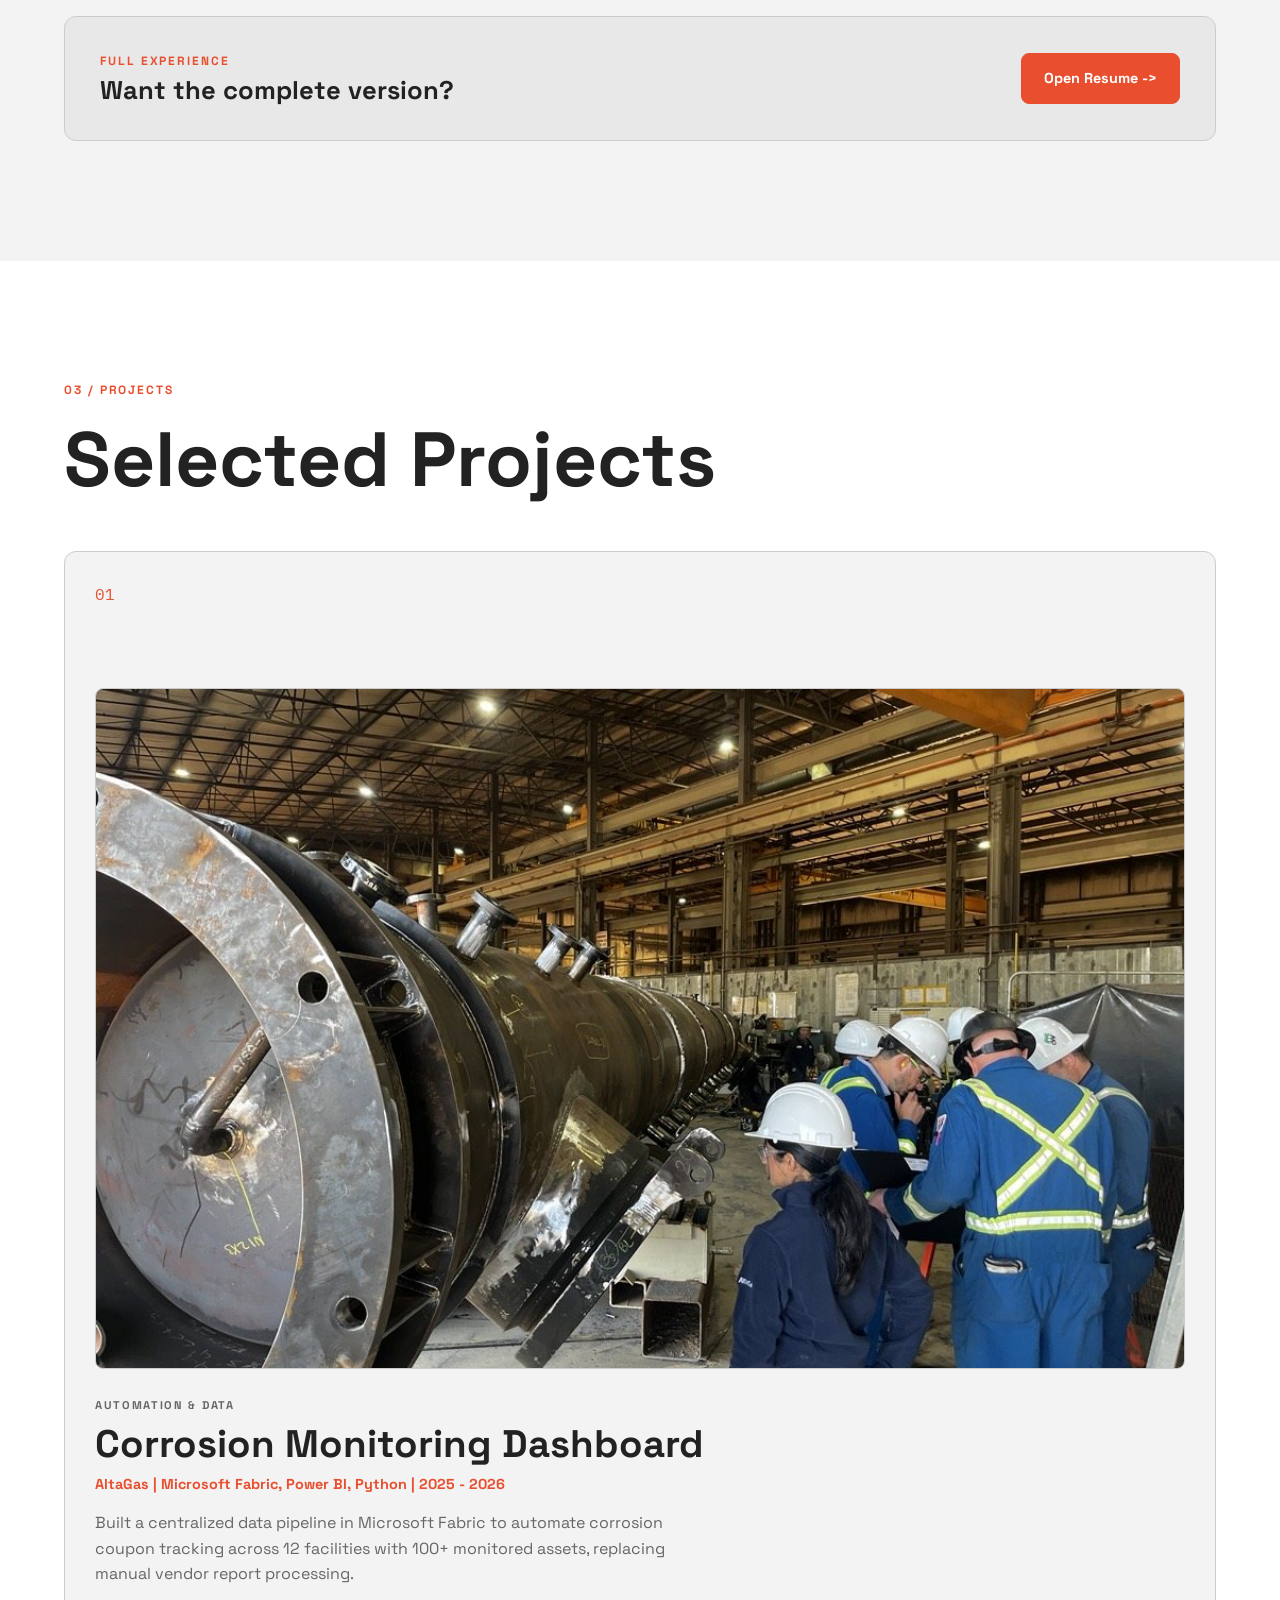
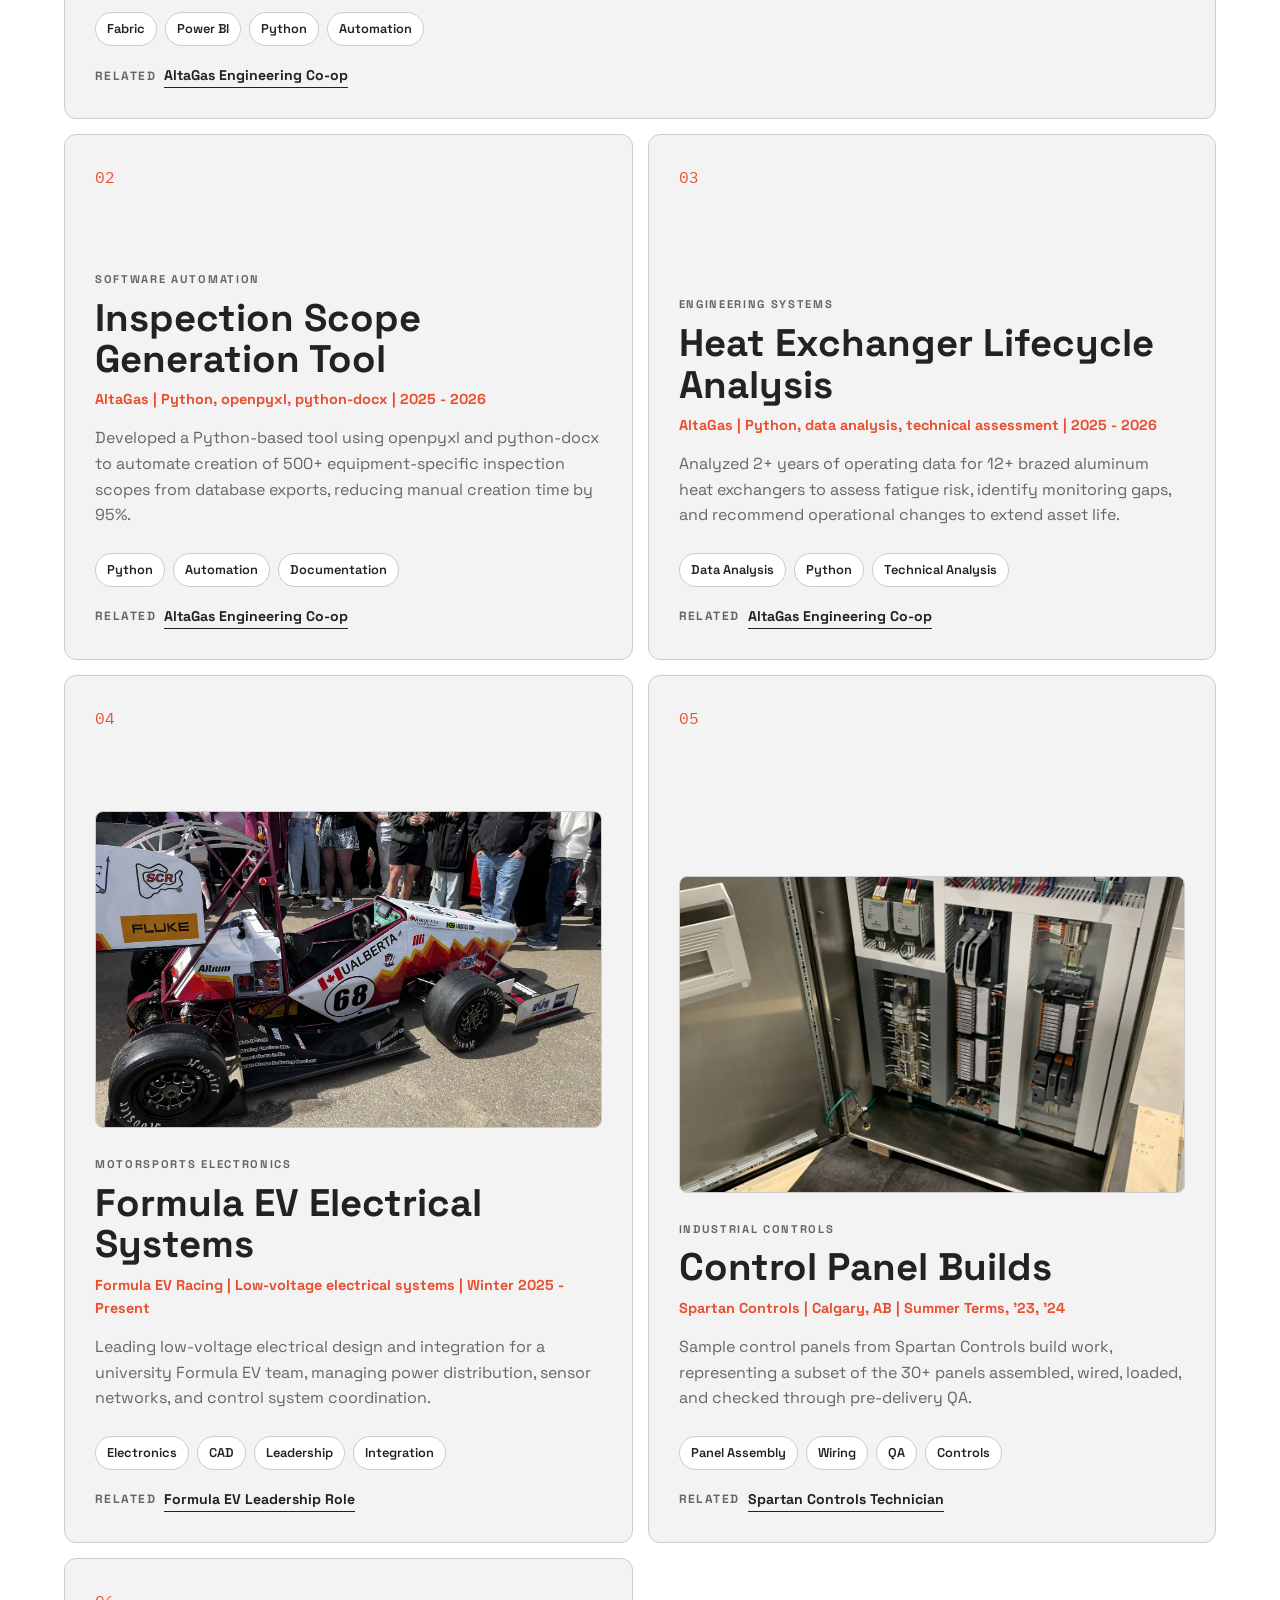
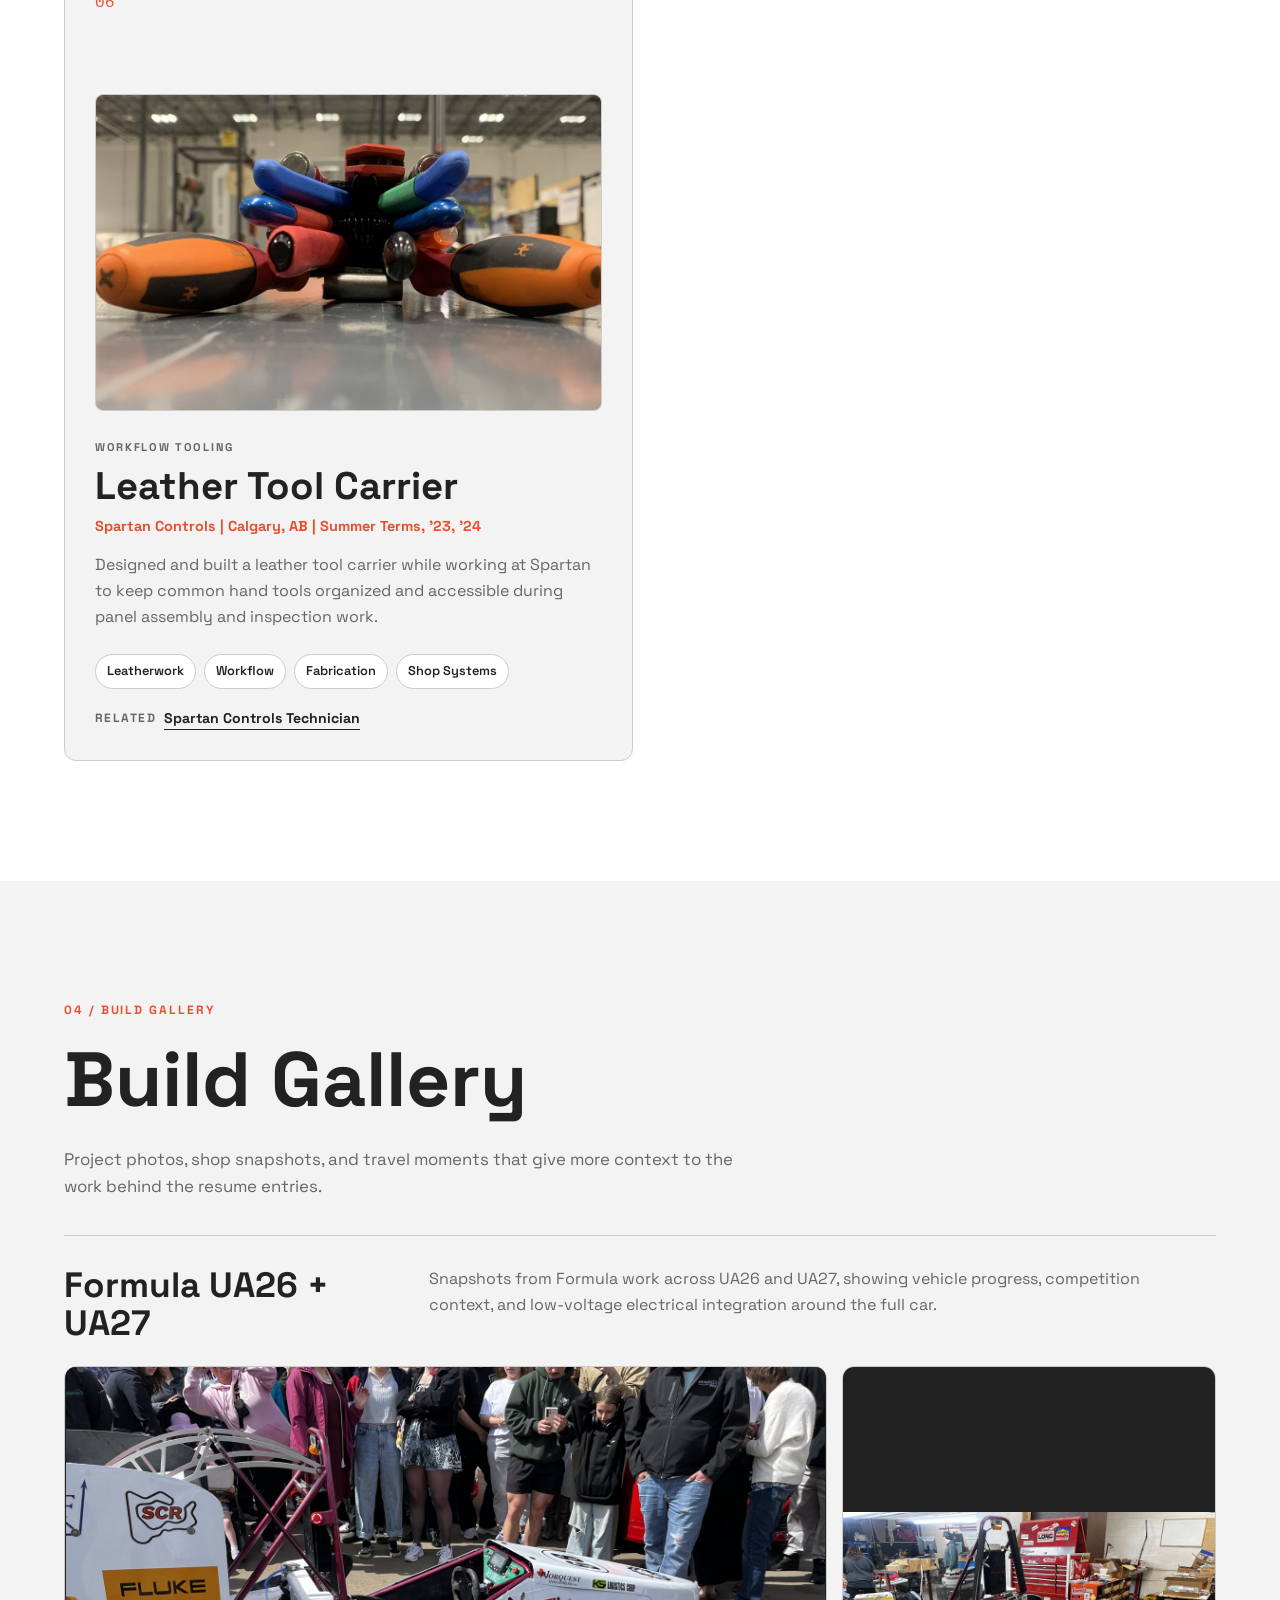
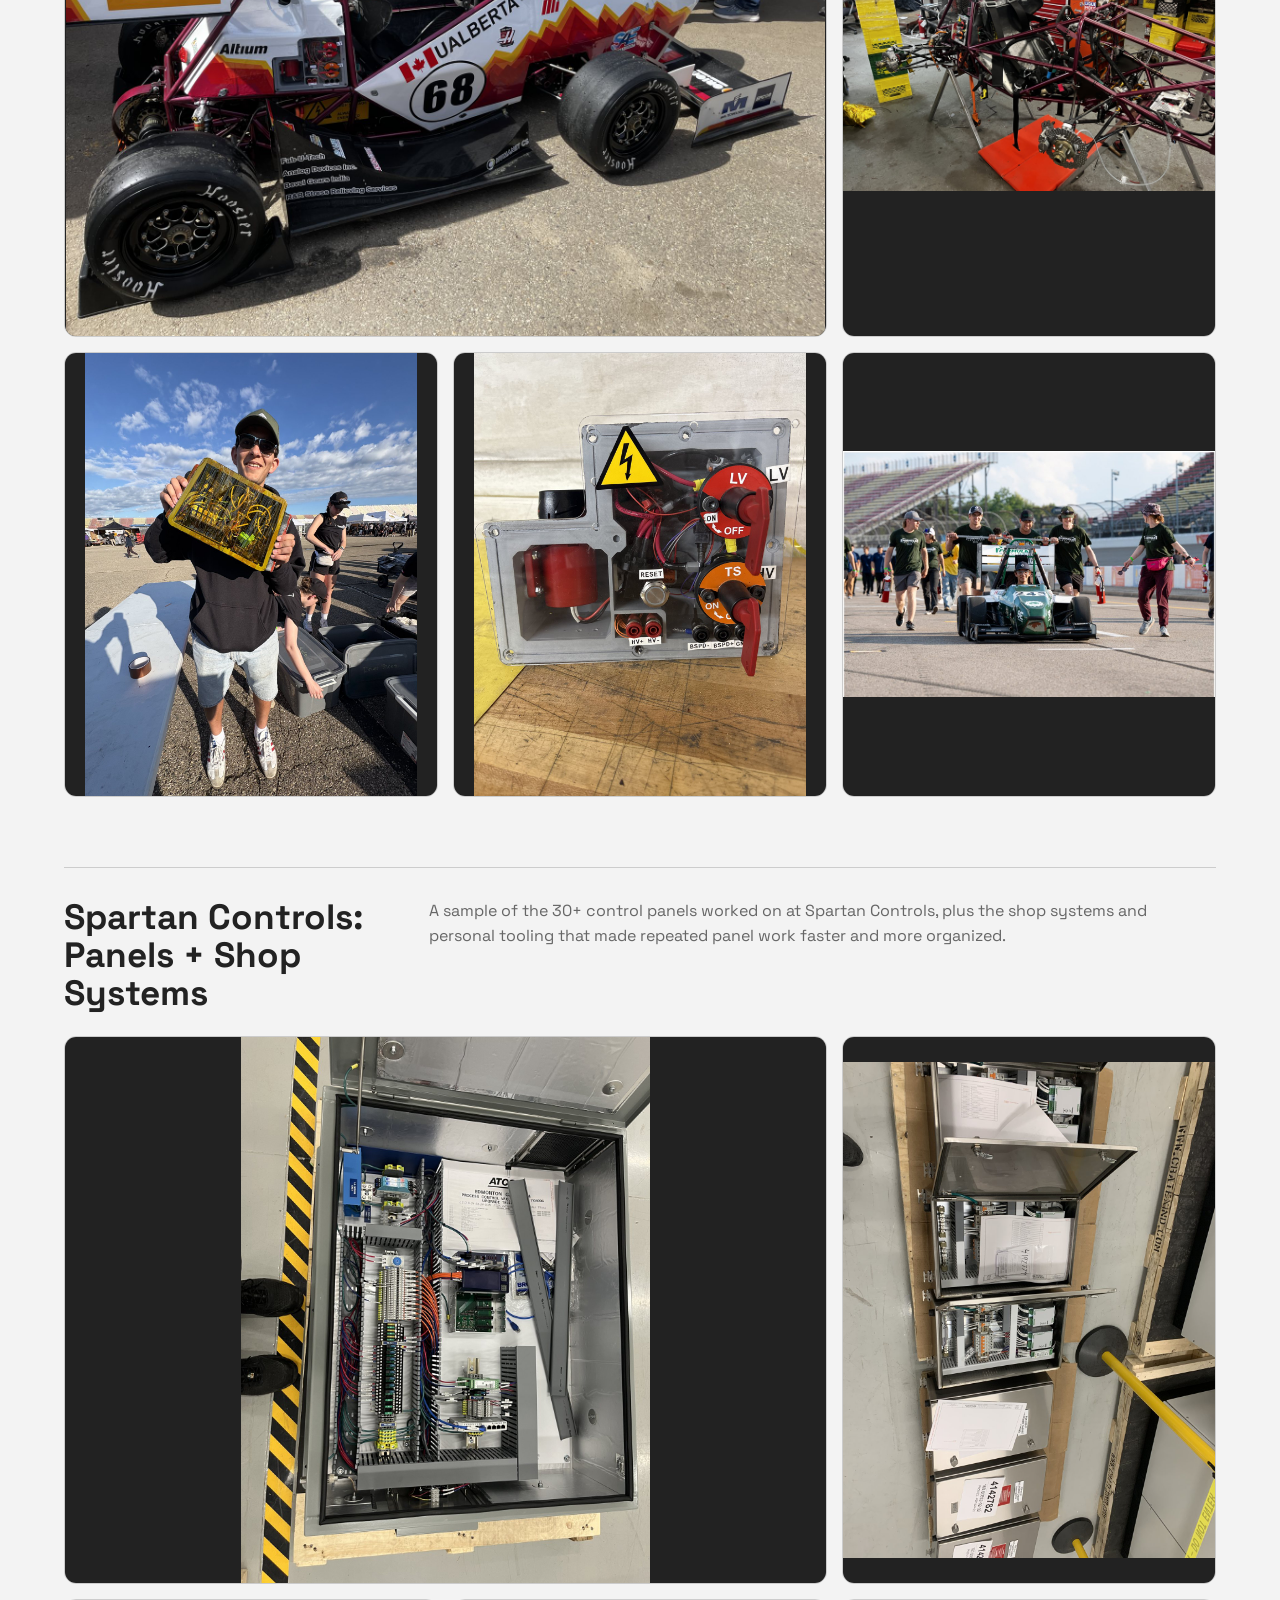
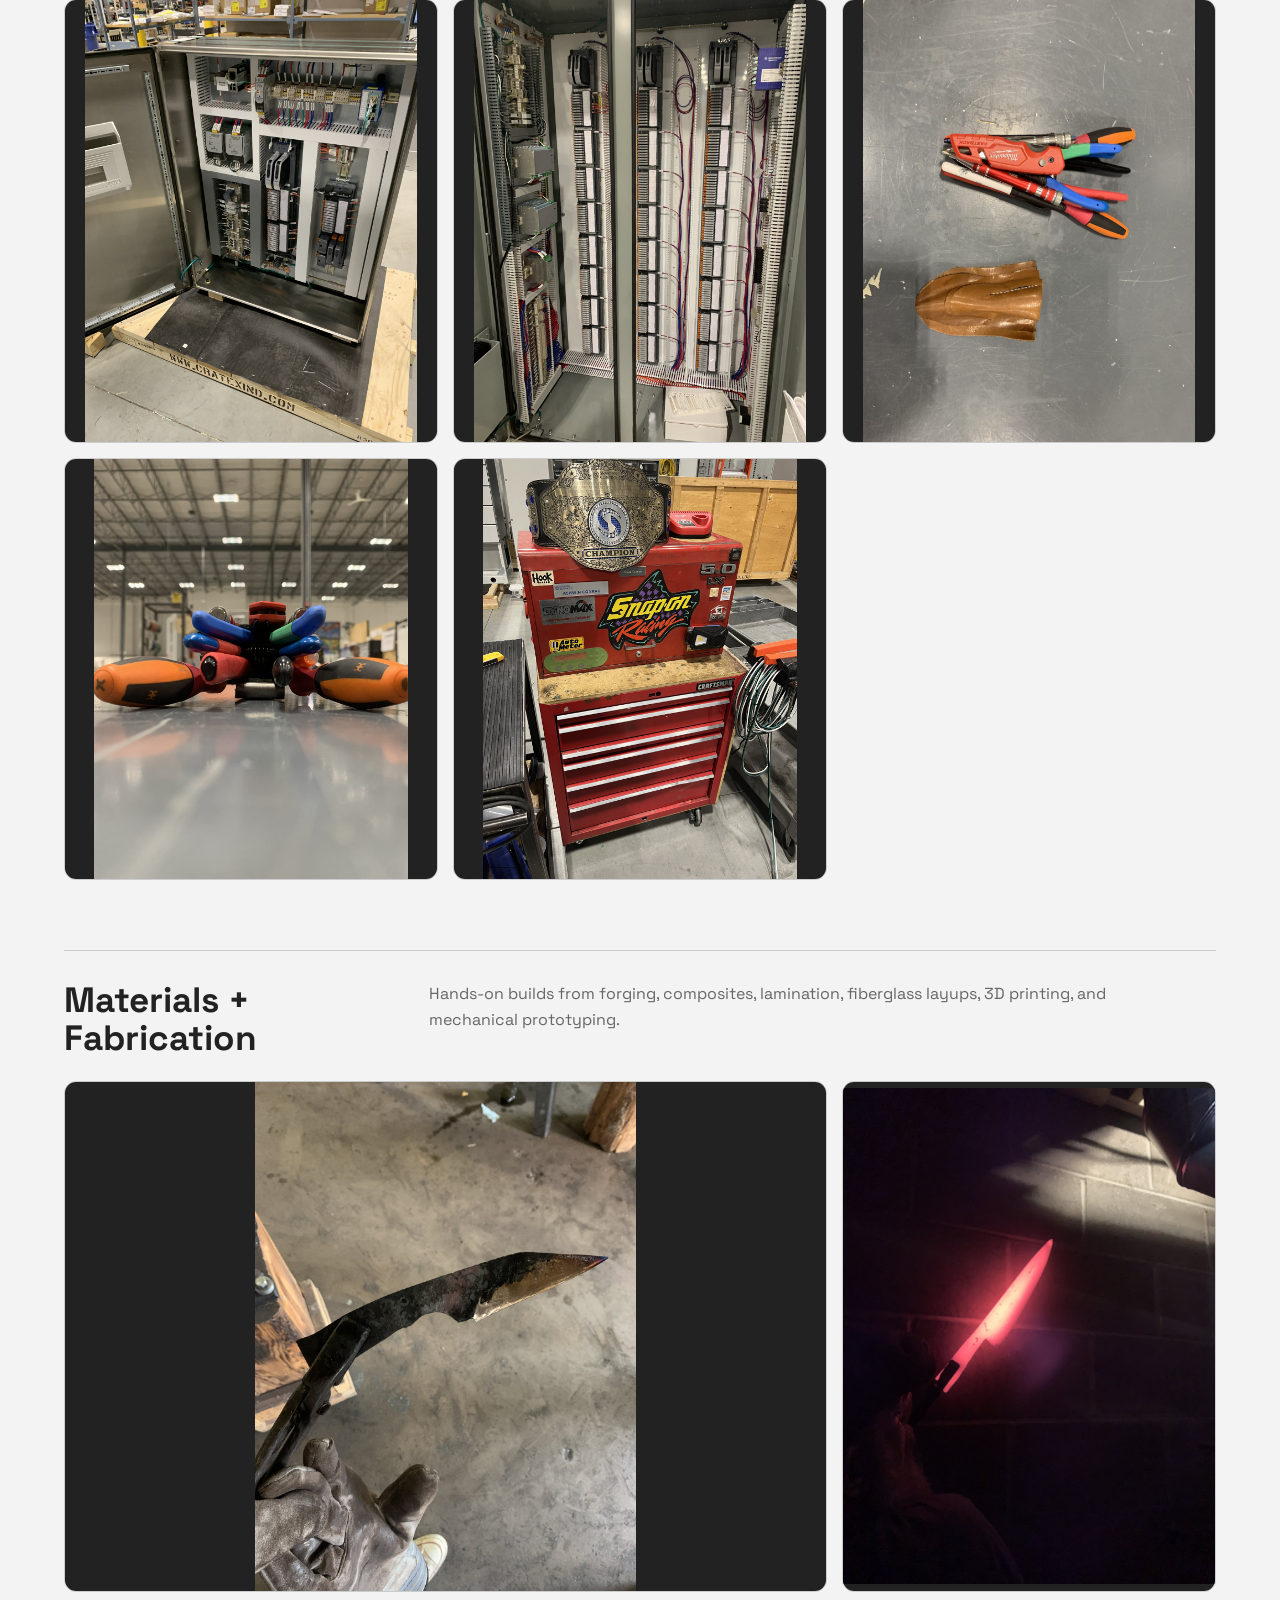
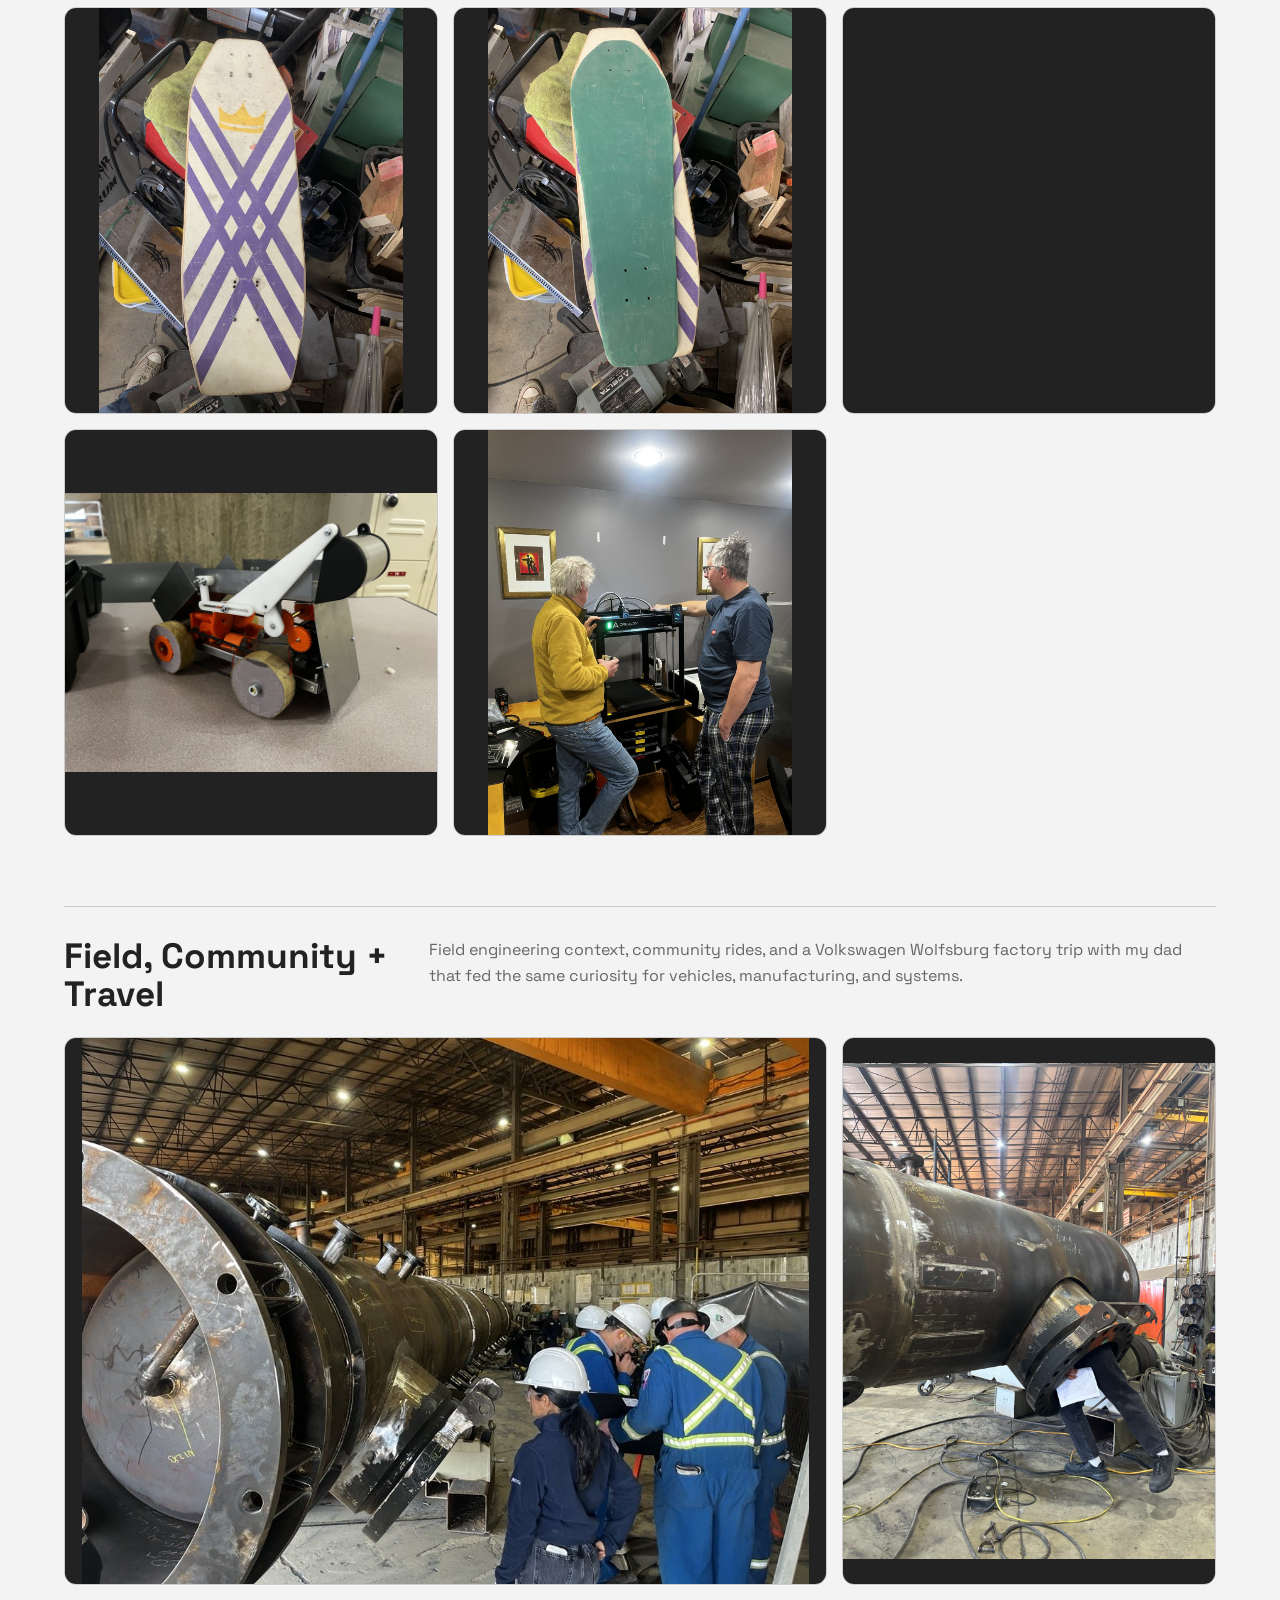
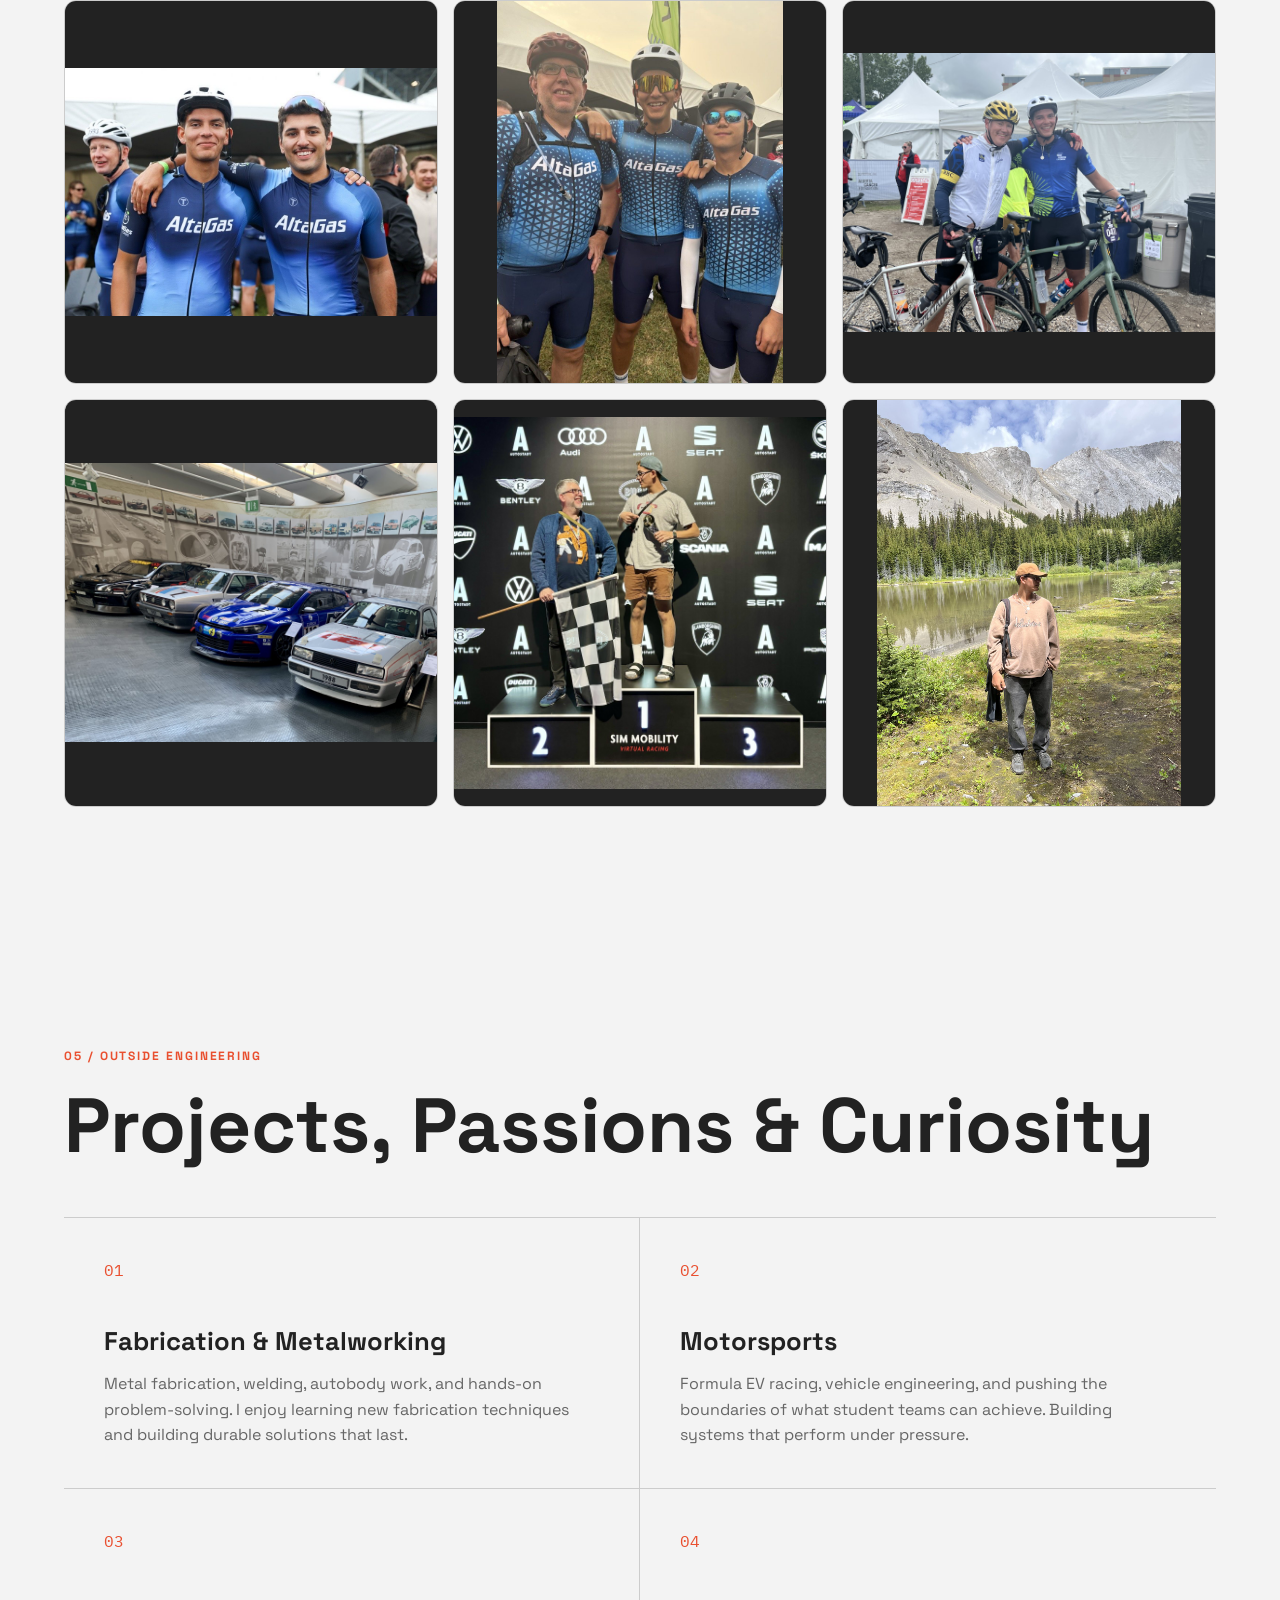
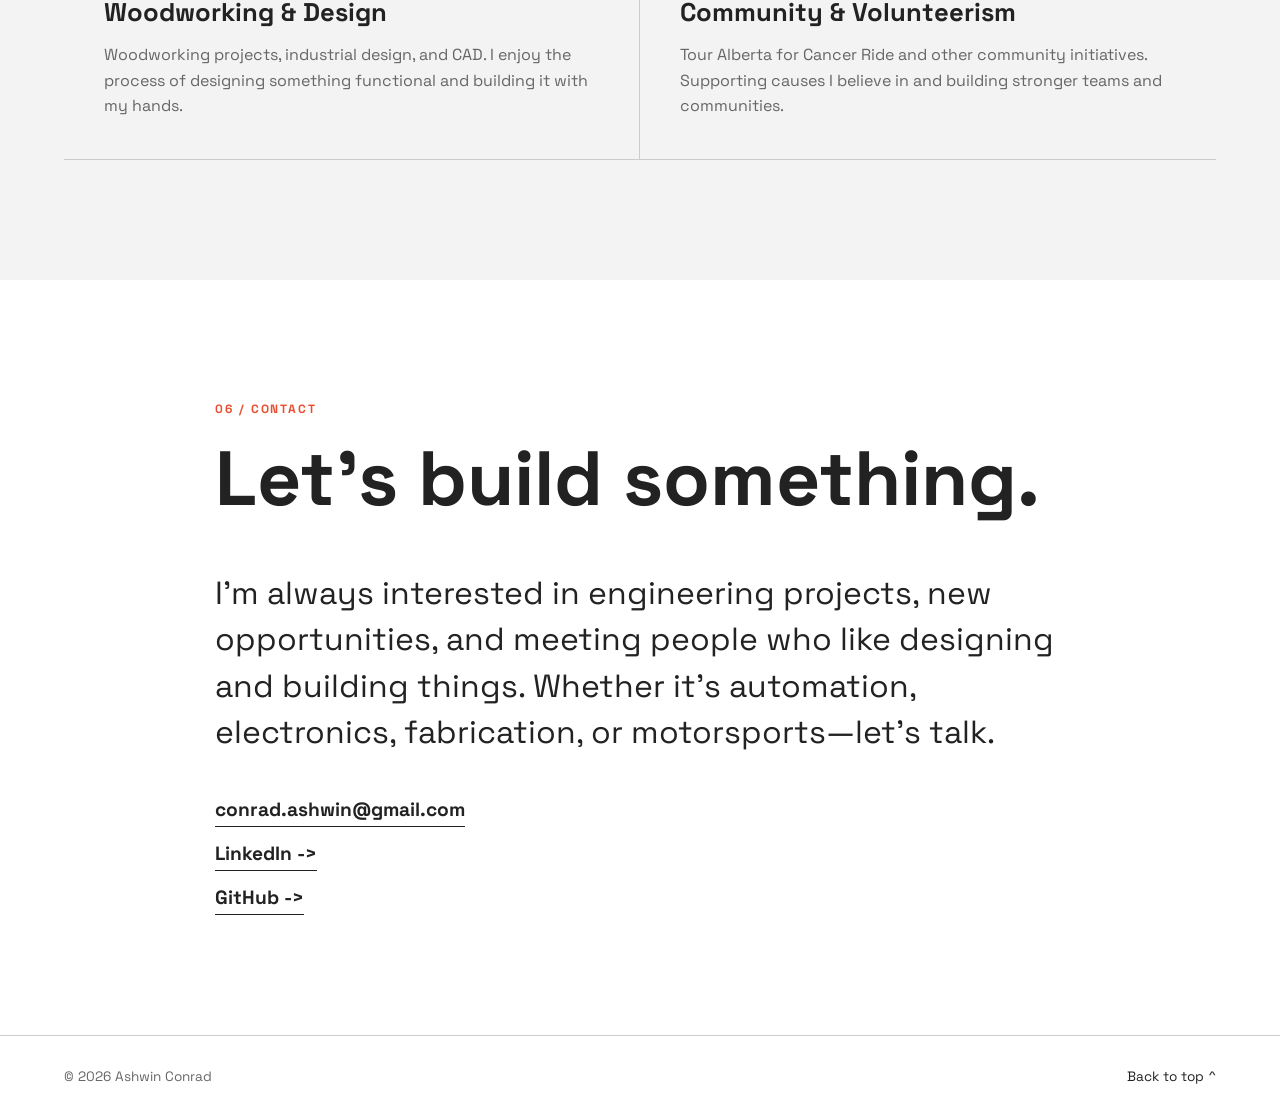
==== commit 2dae977d: "logo" ====
--- a/index.html
+++ b/index.html
@@ -10,7 +10,9 @@
     <!-- Generated by scripts/build_site.py from content/site.json and content/details.json. -->
     <nav class="navbar">
         <div class="nav-container">
-            <a href="#home" class="logo">AC.</a>
+            <a href="#home" class="logo" aria-label="Ashwin Conrad home">
+                <span class="logo-mark">AC.</span>
+            </a>
 
             <div class="nav-links">
                 <a href="#about">About</a>
--- a/styles.css
+++ b/styles.css
@@ -1,30 +1,32 @@
 /* Generated by scripts/build_site.py from content/site.json and content/details.json. */
 
+@import url("https://fonts.googleapis.com/css2?family=Space+Grotesk:wght@400;500;600;700&family=IBM+Plex+Mono:wght@400;500&display=swap");
+
 :root {
-    /* Brand palette, ordered from cool to warm. */
-    --palette-violet: #9d2f9b;
-    --palette-magenta: #c43c7c;
-    --palette-coral: #dc514d;
-    --palette-orange: #ed761d;
-    --palette-gold: #f2a51c;
+    /* Resume-inspired orange, purple, white, and grayscale palette. */
+    --palette-orange: #e94f2f;
+    --palette-purple: #7352a8;
+    --palette-lilac: #b9a7d8;
 
     /* Neutral grayscale ramp. */
     --gray-0: #ffffff;
-    --gray-50: #f5f5f5;
-    --gray-100: #e6e6e6;
-    --gray-300: #c4c4c4;
-    --gray-500: #737373;
-    --gray-700: #3d3d3d;
-    --gray-900: #151515;
-
-    --background: var(--gray-50);
-    --surface: var(--gray-100);
+    --gray-50: #f3f3f3;
+    --gray-100: #e8e8e8;
+    --gray-300: #cccccc;
+    --gray-500: #666666;
+    --gray-700: #444444;
+    --gray-900: #222222;
+
+    --background: var(--gray-0);
+    --surface: var(--gray-50);
+    --surface-raised: var(--gray-100);
     --text: var(--gray-900);
     --muted: var(--gray-500);
     --border: var(--gray-300);
     --accent: var(--palette-orange);
-    --accent-dark: var(--palette-coral);
-    --highlight: var(--palette-gold);
+    --accent-dark: var(--palette-purple);
+    --highlight: var(--palette-lilac);
+    --gradient: linear-gradient(110deg, var(--palette-orange), var(--palette-purple));
     --on-accent: var(--gray-0);
     --max-width: 1180px;
 }
@@ -40,7 +42,7 @@
 }
 
 body {
-    font-family: Inter, -apple-system, BlinkMacSystemFont, "Segoe UI", Arial, sans-serif;
+    font-family: "Space Grotesk", -apple-system, BlinkMacSystemFont, "Segoe UI", sans-serif;
     background: var(--background);
     color: var(--text);
     line-height: 1.6;
@@ -84,7 +86,7 @@
 
 h2 {
     font-size: clamp(2.6rem, 6vw, 5rem);
-    letter-spacing: -0.05em;
+    letter-spacing: 0;
     margin-bottom: 50px;
 }
 
@@ -107,7 +109,7 @@
     position: sticky;
     top: 0;
     z-index: 100;
-    background: color-mix(in srgb, var(--background) 92%, transparent);
+    background: color-mix(in srgb, var(--background) 88%, transparent);
     backdrop-filter: blur(10px);
     border-bottom: 1px solid var(--border);
 }
@@ -122,8 +124,25 @@
 }
 
 .logo {
+    display: inline-flex;
+    align-items: center;
     font-size: 1.4rem;
     font-weight: 800;
+    letter-spacing: 0.02em;
+}
+
+.logo-mark {
+    display: inline-grid;
+    place-items: center;
+    width: 42px;
+    height: 42px;
+    border: 2px solid var(--accent);
+    border-radius: 0.5rem;
+    background: var(--gradient);
+    background-clip: text;
+    -webkit-background-clip: text;
+    color: transparent;
+    line-height: 1;
 }
 
 .nav-links {
@@ -134,20 +153,50 @@
 }
 
 .nav-links a {
+    position: relative;
     transition: color 0.2s;
 }
 
+.nav-links a::after {
+    content: "";
+    position: absolute;
+    left: 0;
+    right: 100%;
+    bottom: -8px;
+    height: 2px;
+    background: var(--accent);
+    transition: right 0.2s ease;
+}
+
 .nav-links a:hover {
     color: var(--accent);
 }
 
+.nav-links a:hover::after {
+    right: 0;
+}
+
 .hero {
+    position: relative;
+    overflow: hidden;
     min-height: calc(100vh - 72px);
     display: flex;
     align-items: center;
     padding: 80px 0;
 }
 
+.hero::before {
+    content: "";
+    position: absolute;
+    width: 55vw;
+    height: 55vw;
+    top: -20vw;
+    right: -12vw;
+    border-radius: 50%;
+    background: radial-gradient(circle, color-mix(in srgb, var(--palette-purple) 12%, transparent), transparent 68%);
+    pointer-events: none;
+}
+
 .hero-content {
     max-width: var(--max-width);
 }
@@ -162,12 +211,15 @@
 
 .hero h1 {
     font-size: clamp(4rem, 10vw, 9rem);
-    letter-spacing: -0.07em;
+    letter-spacing: 0;
     max-width: 1000px;
 }
 
 .hero h1 span {
-    color: var(--accent);
+    background: var(--gradient);
+    background-clip: text;
+    -webkit-background-clip: text;
+    color: transparent;
 }
 
 .hero-description {
@@ -191,17 +243,19 @@
     border: 1px solid var(--text);
     font-weight: 700;
     font-size: 0.9rem;
+    border-radius: 0.5rem;
     transition: 0.2s ease;
 }
 
 .button.primary {
-    background: var(--text);
-    color: var(--on-accent);
-}
-
-.button.primary:hover {
     background: var(--accent);
     border-color: var(--accent);
+    color: var(--on-accent);
+}
+
+.button.primary:hover {
+    background: var(--accent-dark);
+    border-color: var(--accent-dark);
 }
 
 .button.secondary:hover {
@@ -223,6 +277,8 @@
 .skills span,
 .tags span {
     border: 1px solid var(--border);
+    border-radius: 999px;
+    background: var(--gray-0);
     padding: 6px 11px;
     font-size: 0.8rem;
     font-weight: 600;
@@ -242,7 +298,7 @@
 
 .experience-date {
     color: var(--muted);
-    font-family: monospace;
+    font-family: "IBM Plex Mono", monospace;
     font-size: 0.85rem;
 }
 
@@ -306,6 +362,8 @@
     margin-top: 80px;
     padding: 35px;
     border: 1px solid var(--border);
+    border-radius: 0.75rem;
+    background: var(--surface-raised);
 }
 
 .resume-callout .section-number {
@@ -321,6 +379,8 @@
 .project-card {
     min-height: 350px;
     border: 1px solid var(--border);
+    border-radius: 0.75rem;
+    background: var(--surface);
     padding: 30px;
     display: flex;
     flex-direction: column;
@@ -331,6 +391,7 @@
 .project-card:hover {
     transform: translateY(-5px);
     border-color: var(--accent);
+    box-shadow: 0 12px 30px color-mix(in srgb, var(--palette-purple) 12%, transparent);
 }
 
 .project-card.featured {
@@ -339,7 +400,7 @@
 }
 
 .project-number {
-    font-family: monospace;
+    font-family: "IBM Plex Mono", monospace;
     color: var(--accent);
     margin-bottom: 80px;
 }
@@ -377,6 +438,7 @@
     overflow: hidden;
     border: 1px solid var(--border);
     background: var(--surface);
+    border-radius: 0.5rem;
 }
 
 .project-image img {
@@ -436,6 +498,8 @@
 .photo-card {
     border: 1px solid var(--border);
     background: var(--background);
+    border-radius: 0.75rem;
+    overflow: hidden;
 }
 
 .photo-card.featured {
@@ -489,7 +553,7 @@
 
 .passion-number {
     display: block;
-    font-family: monospace;
+    font-family: "IBM Plex Mono", monospace;
     color: var(--accent);
     margin-bottom: 45px;
 }
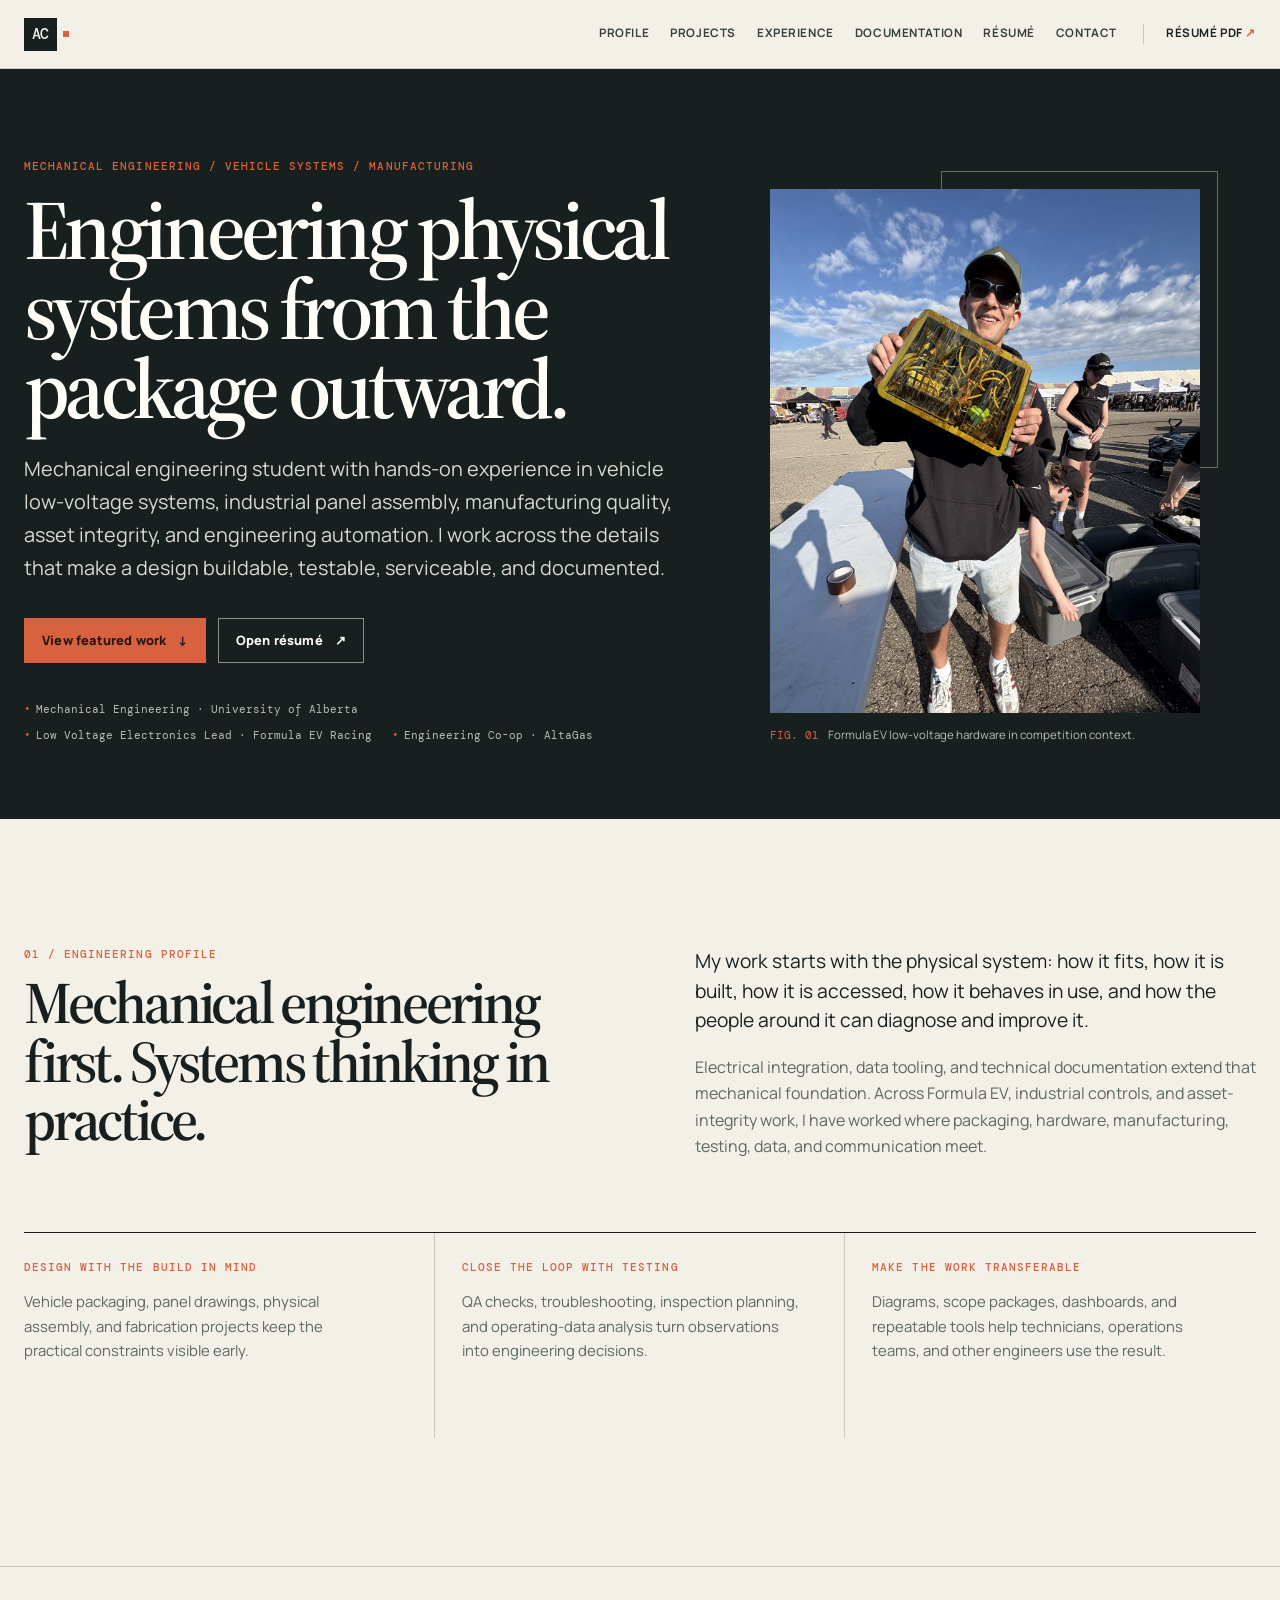
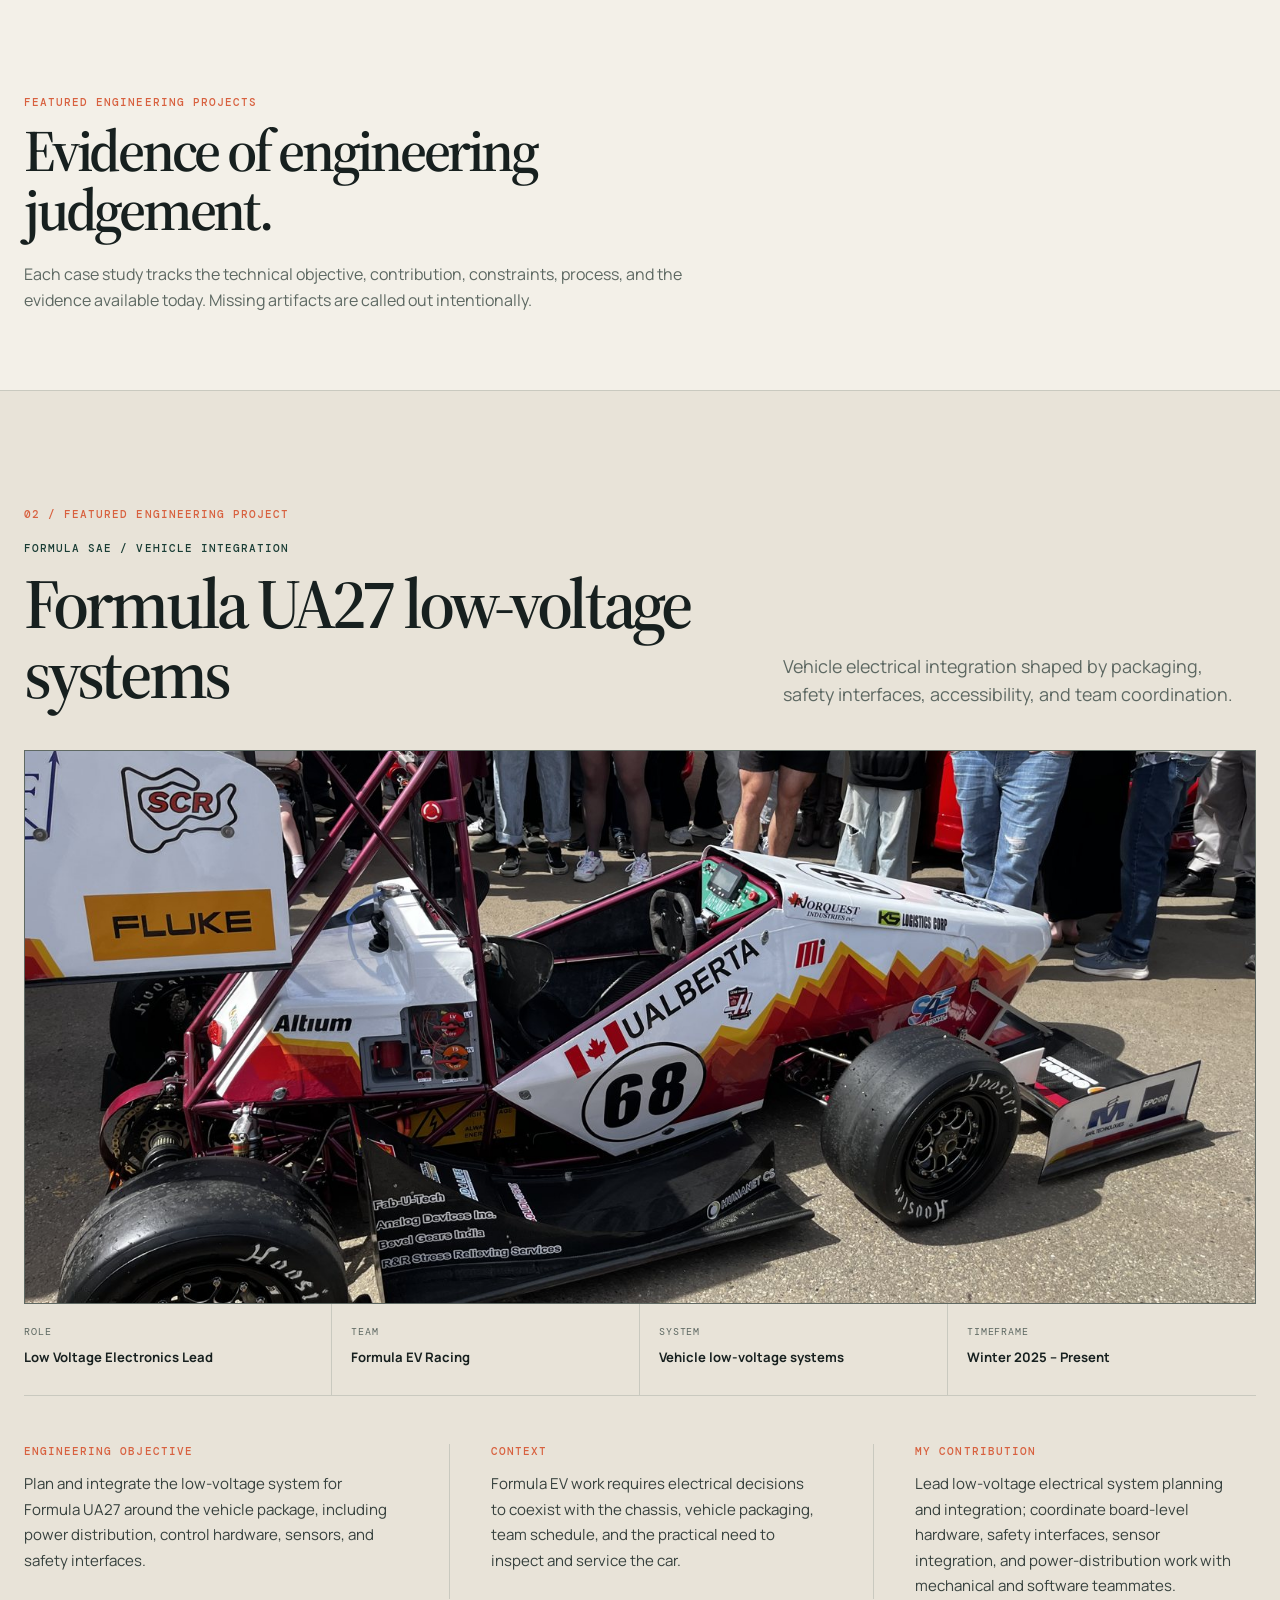
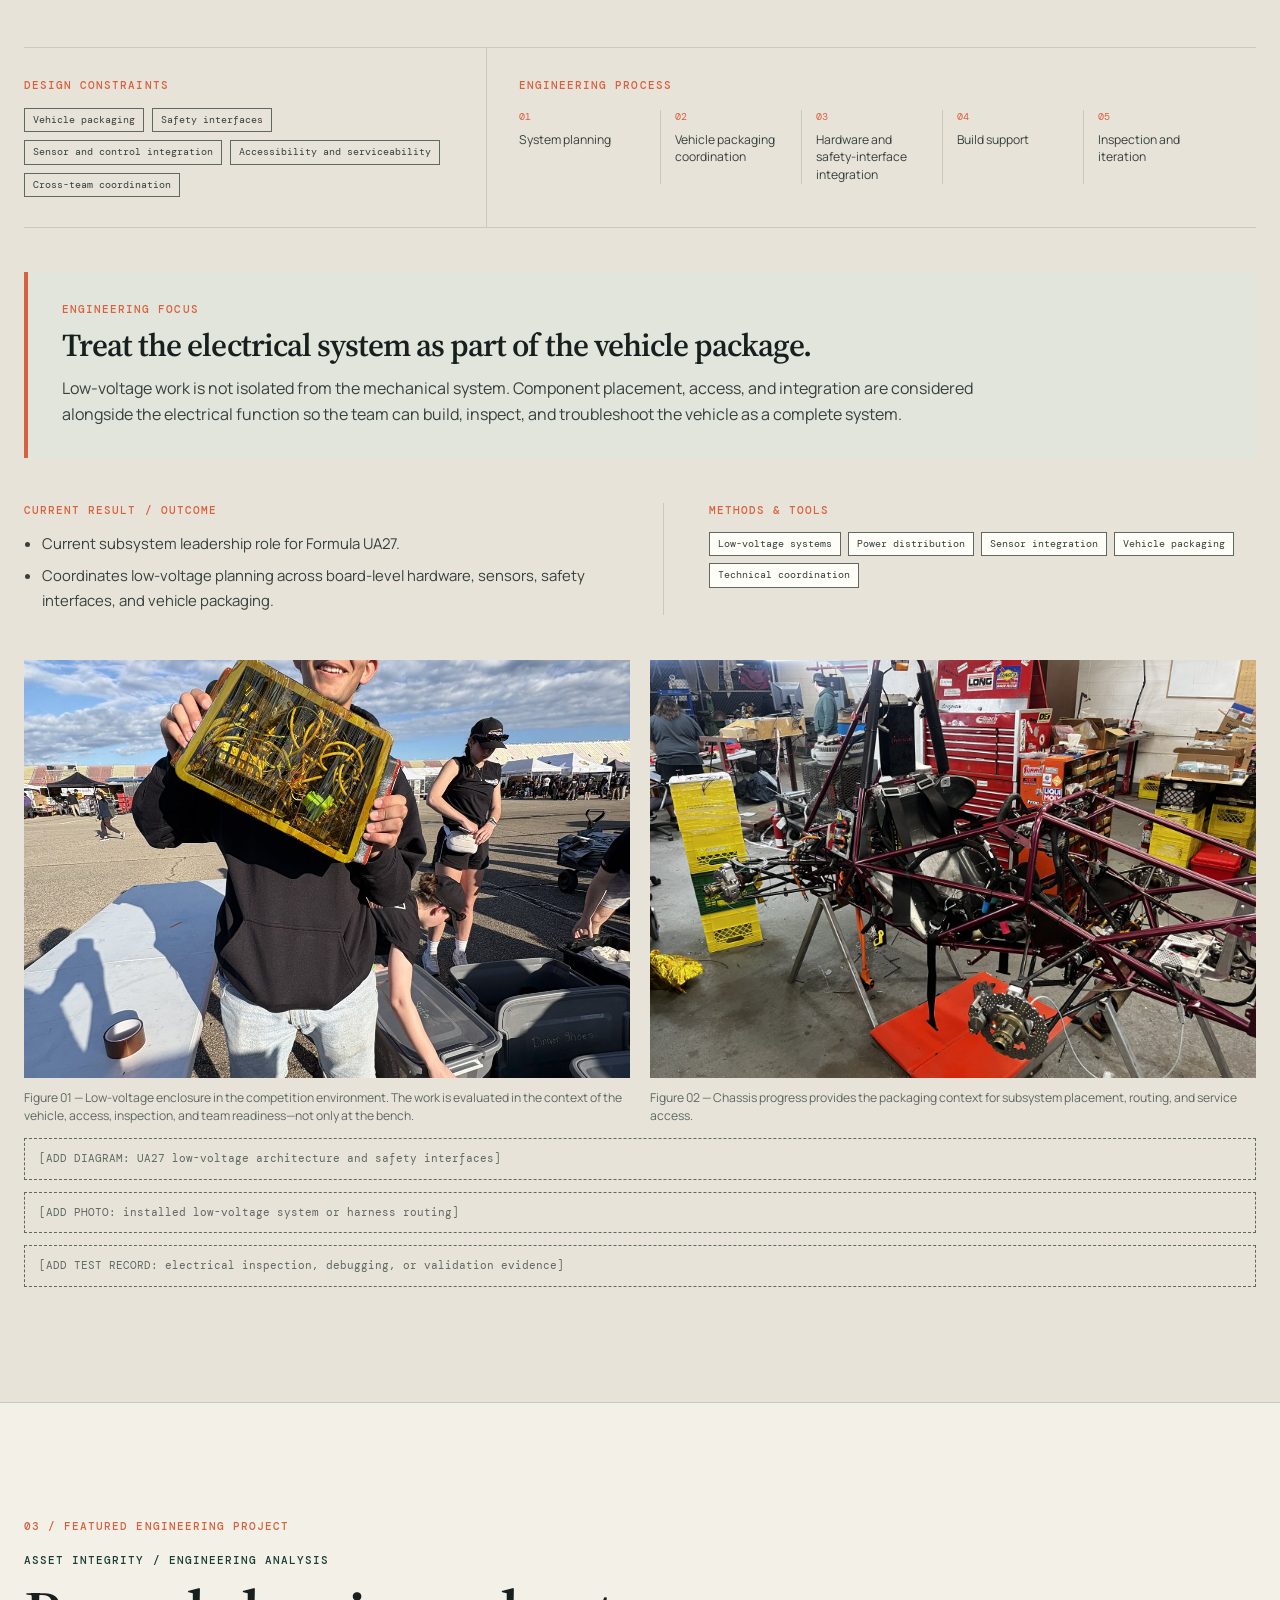
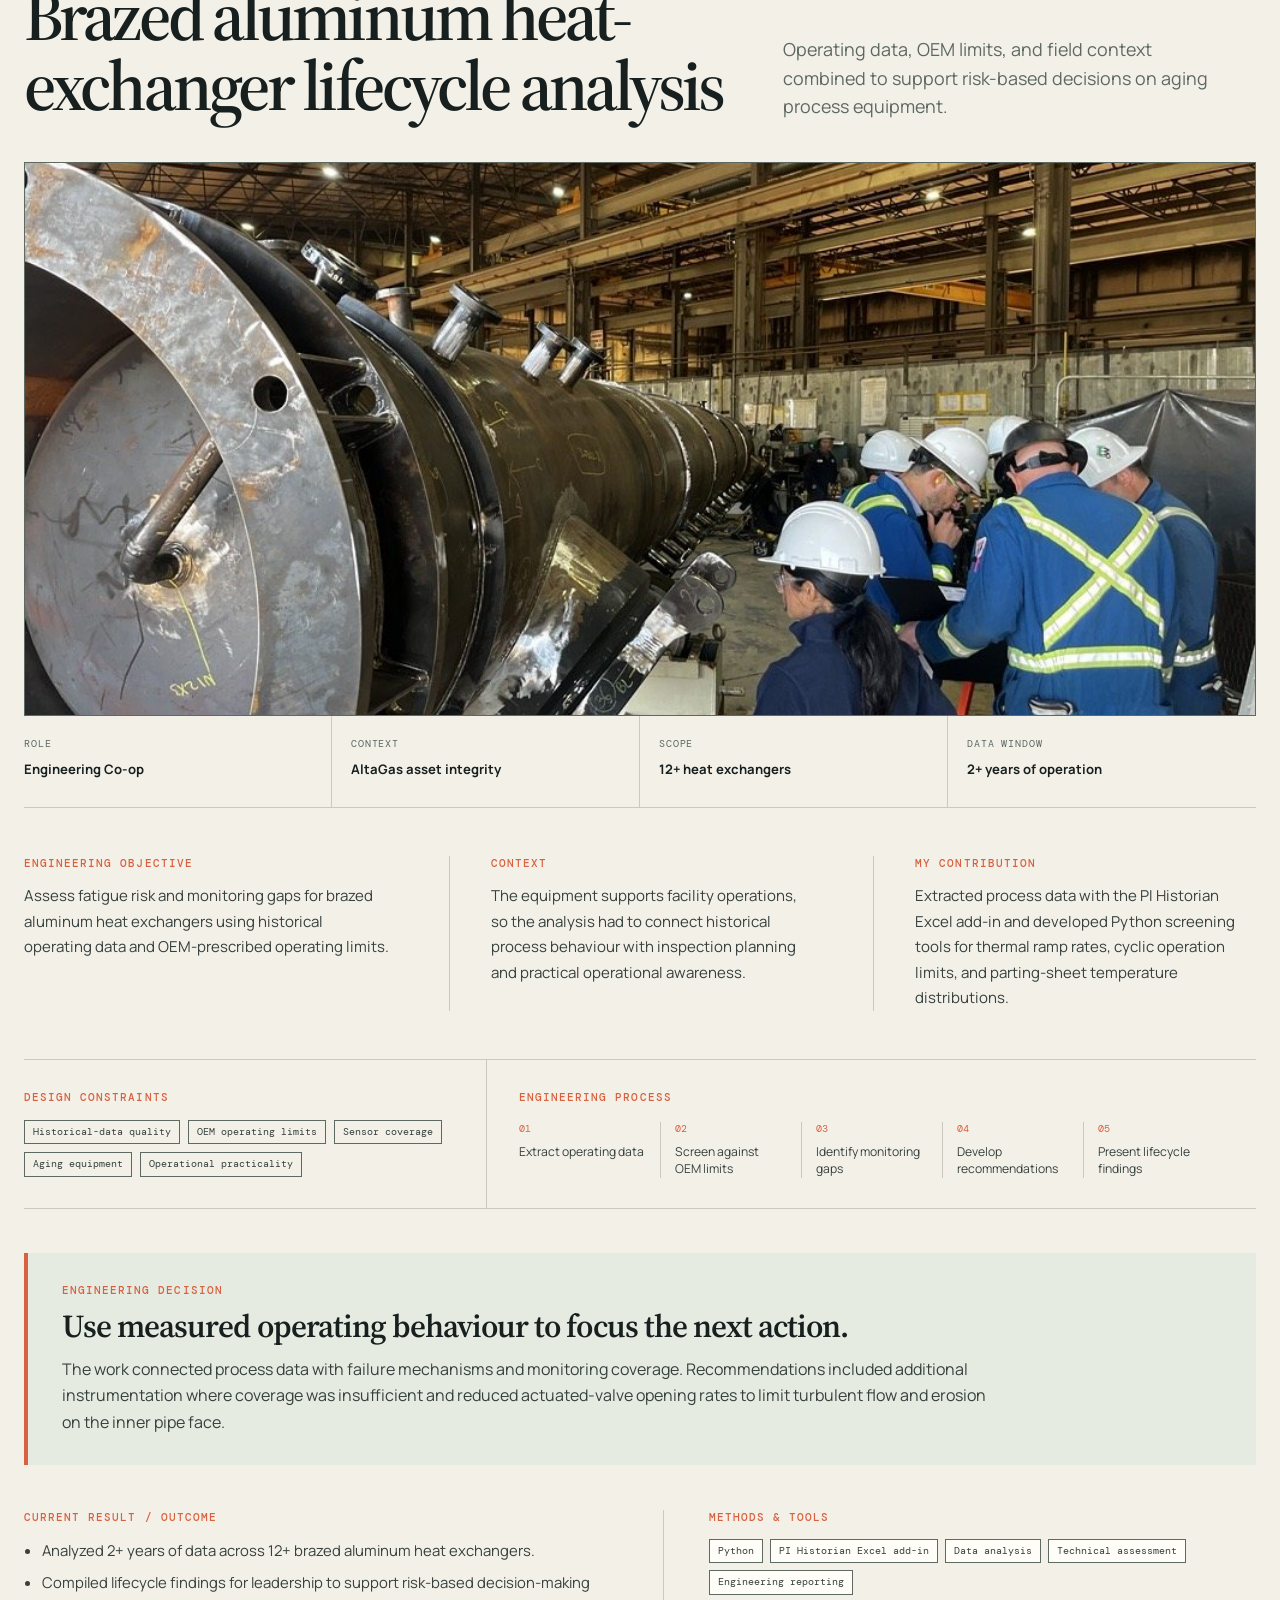
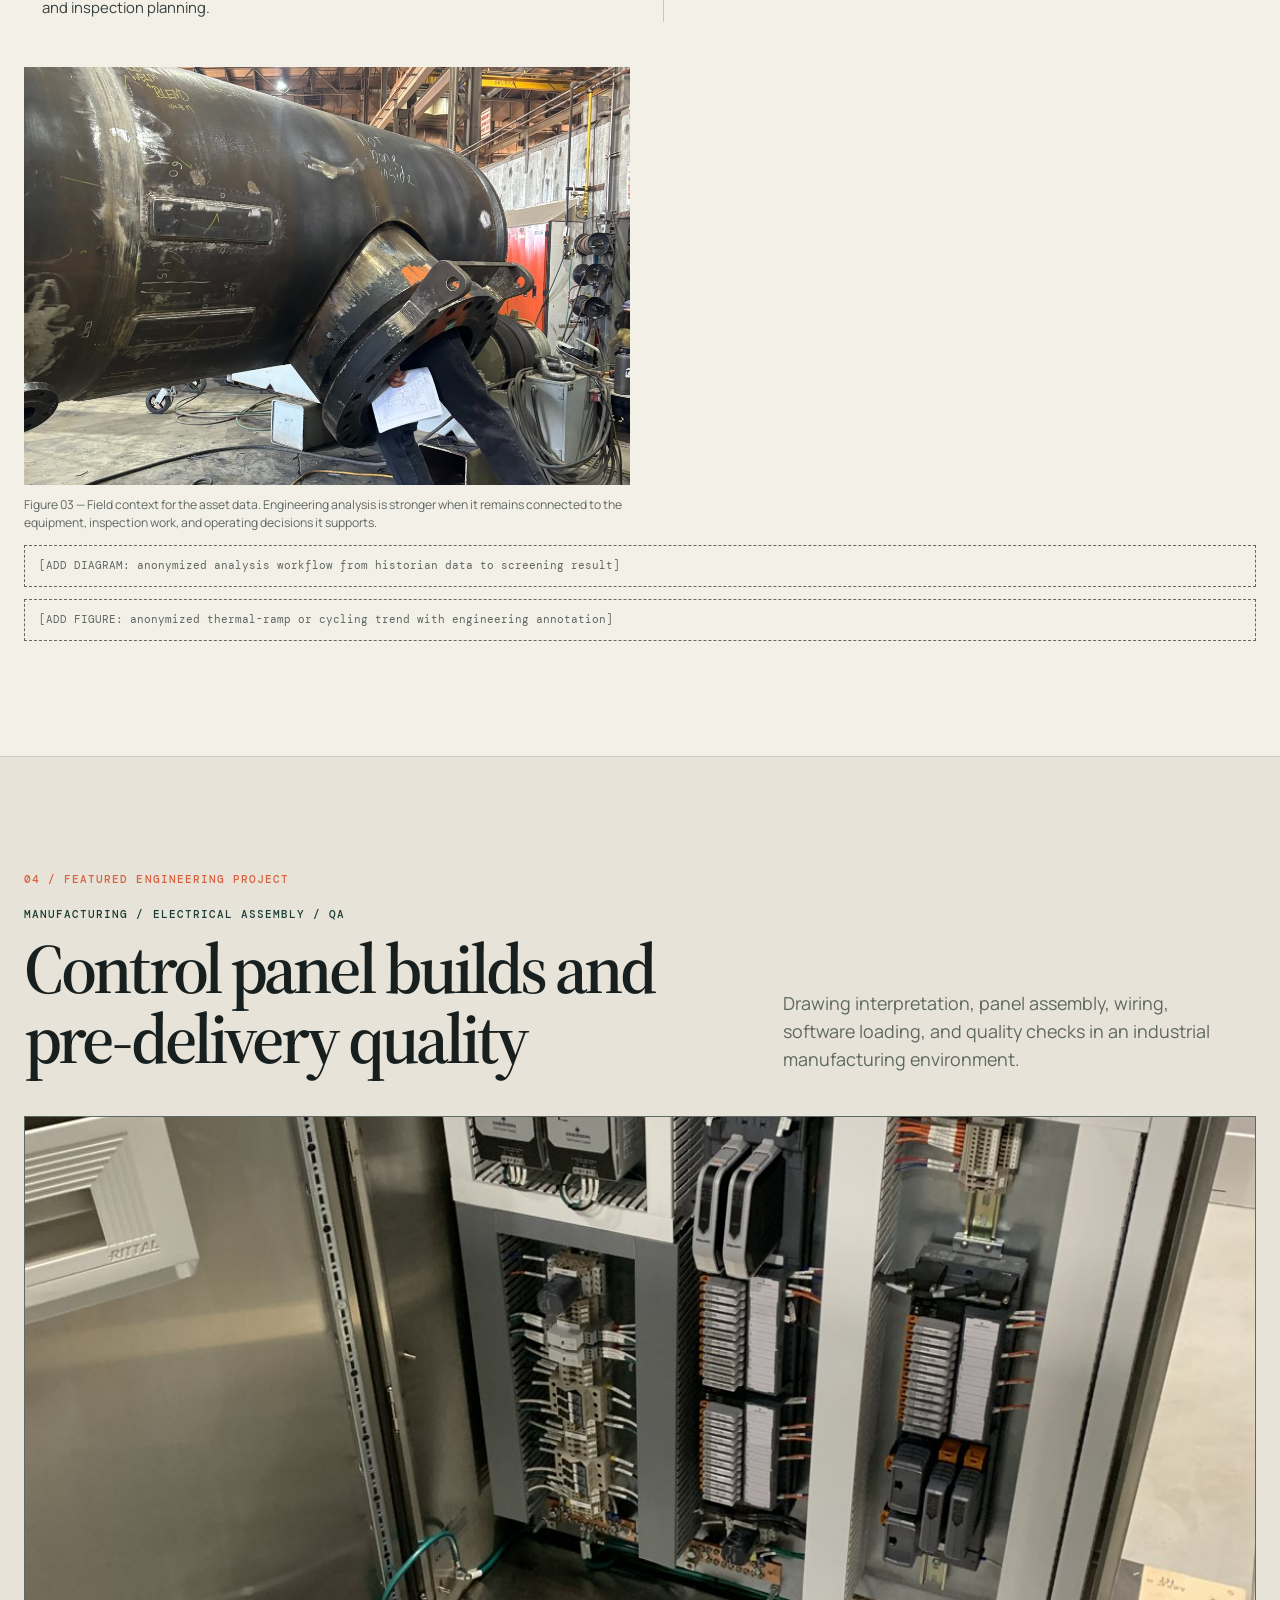
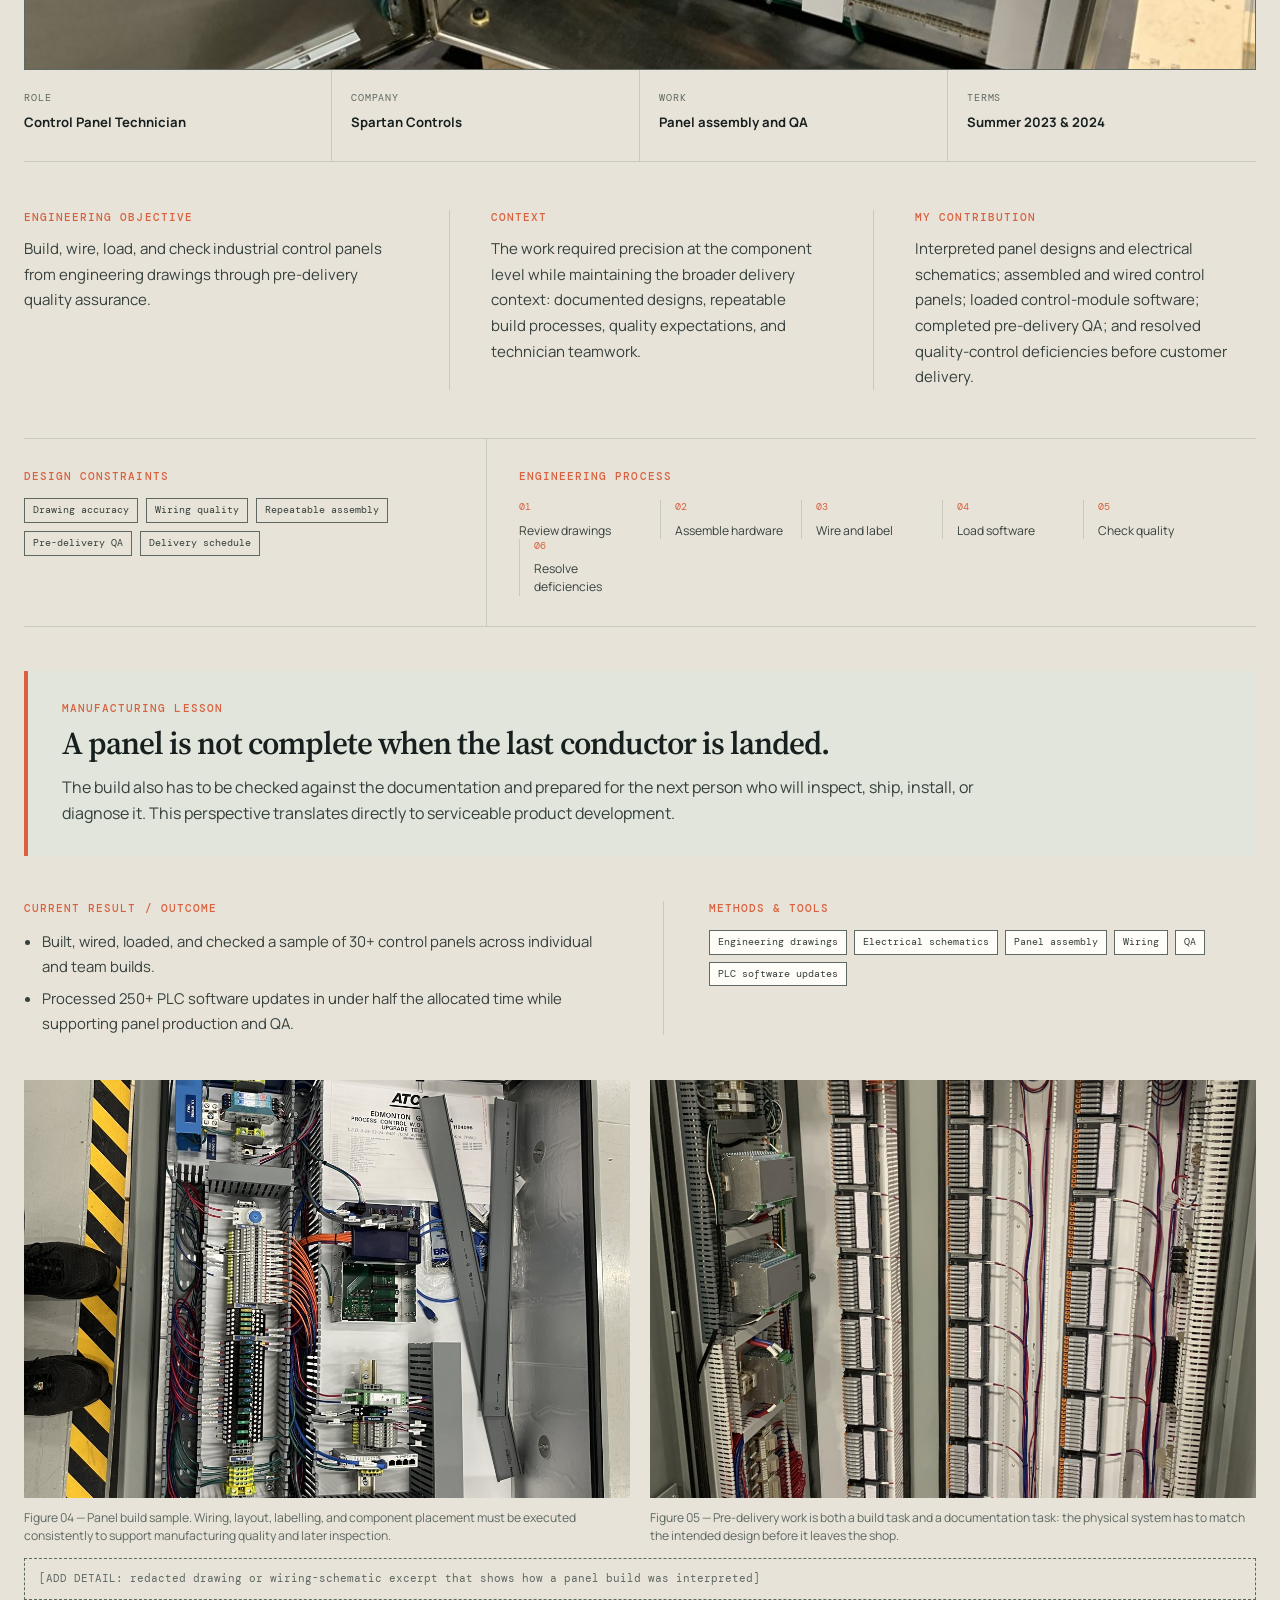
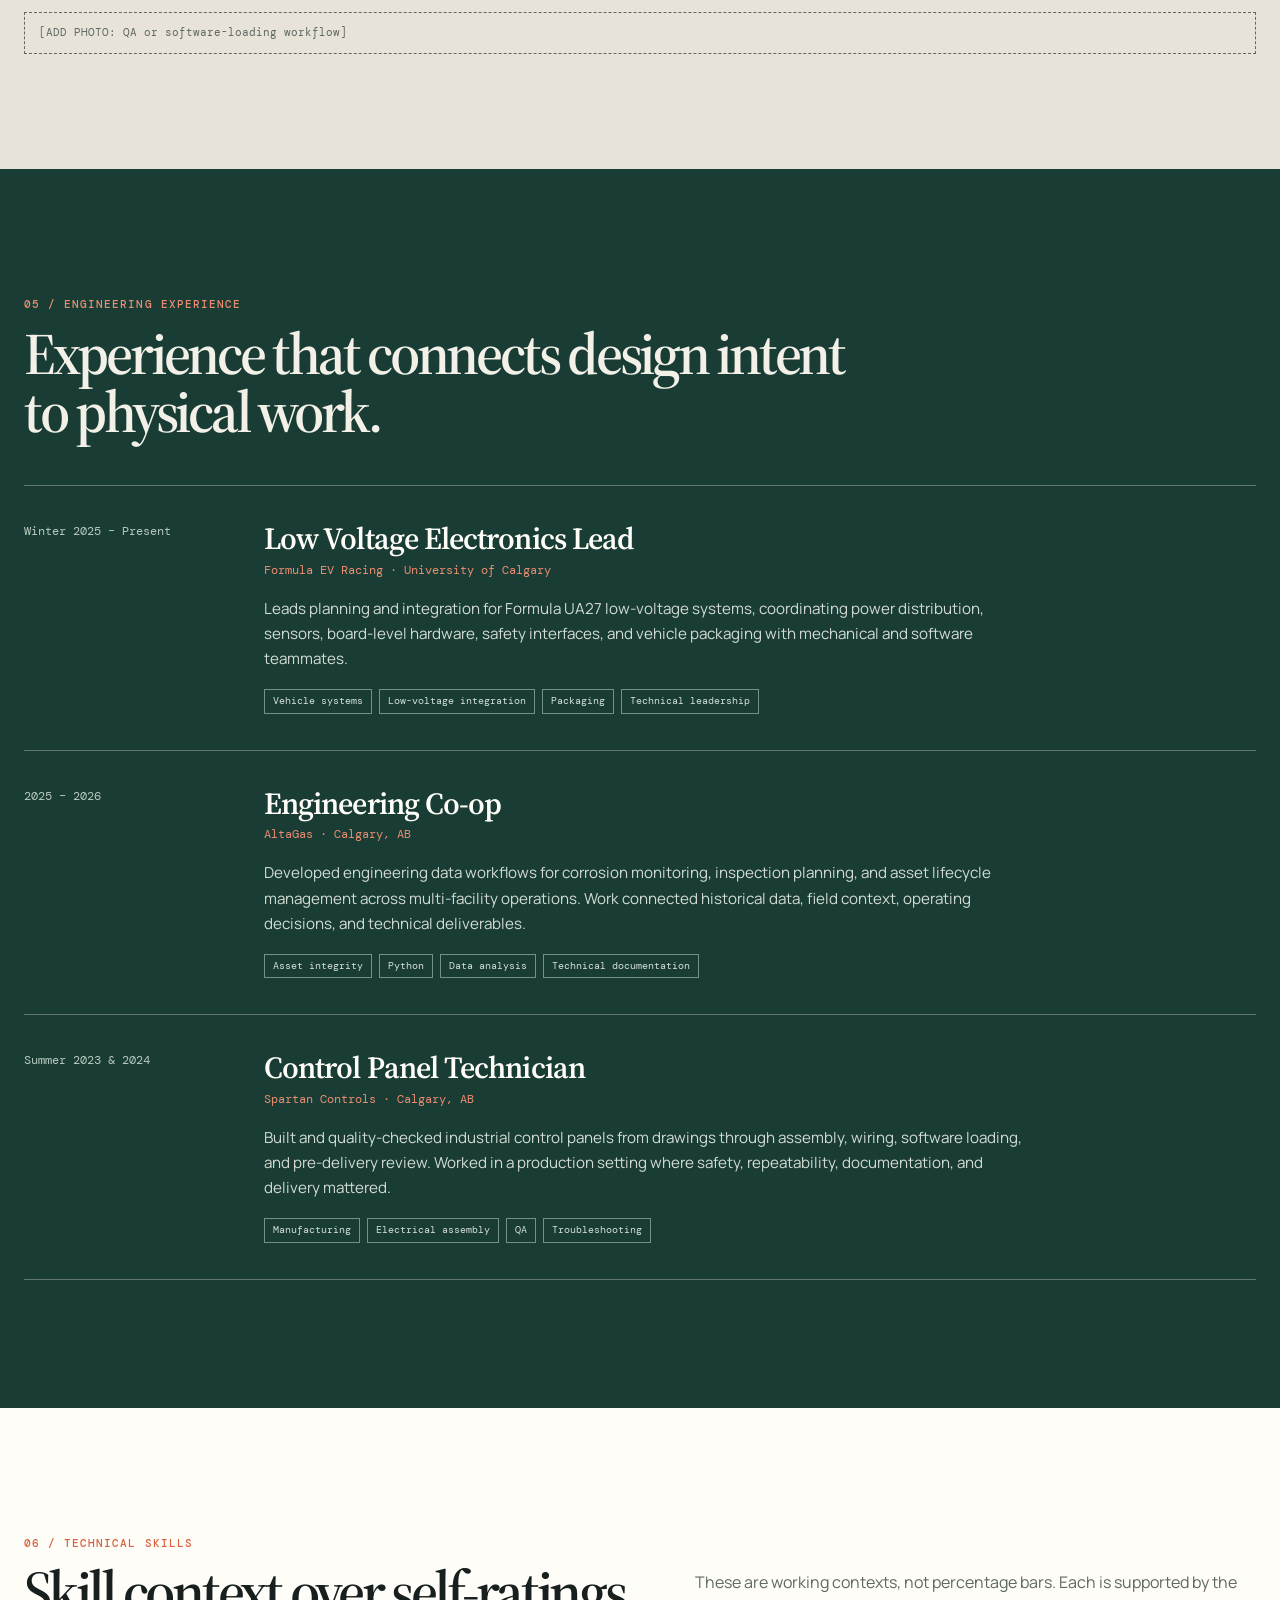
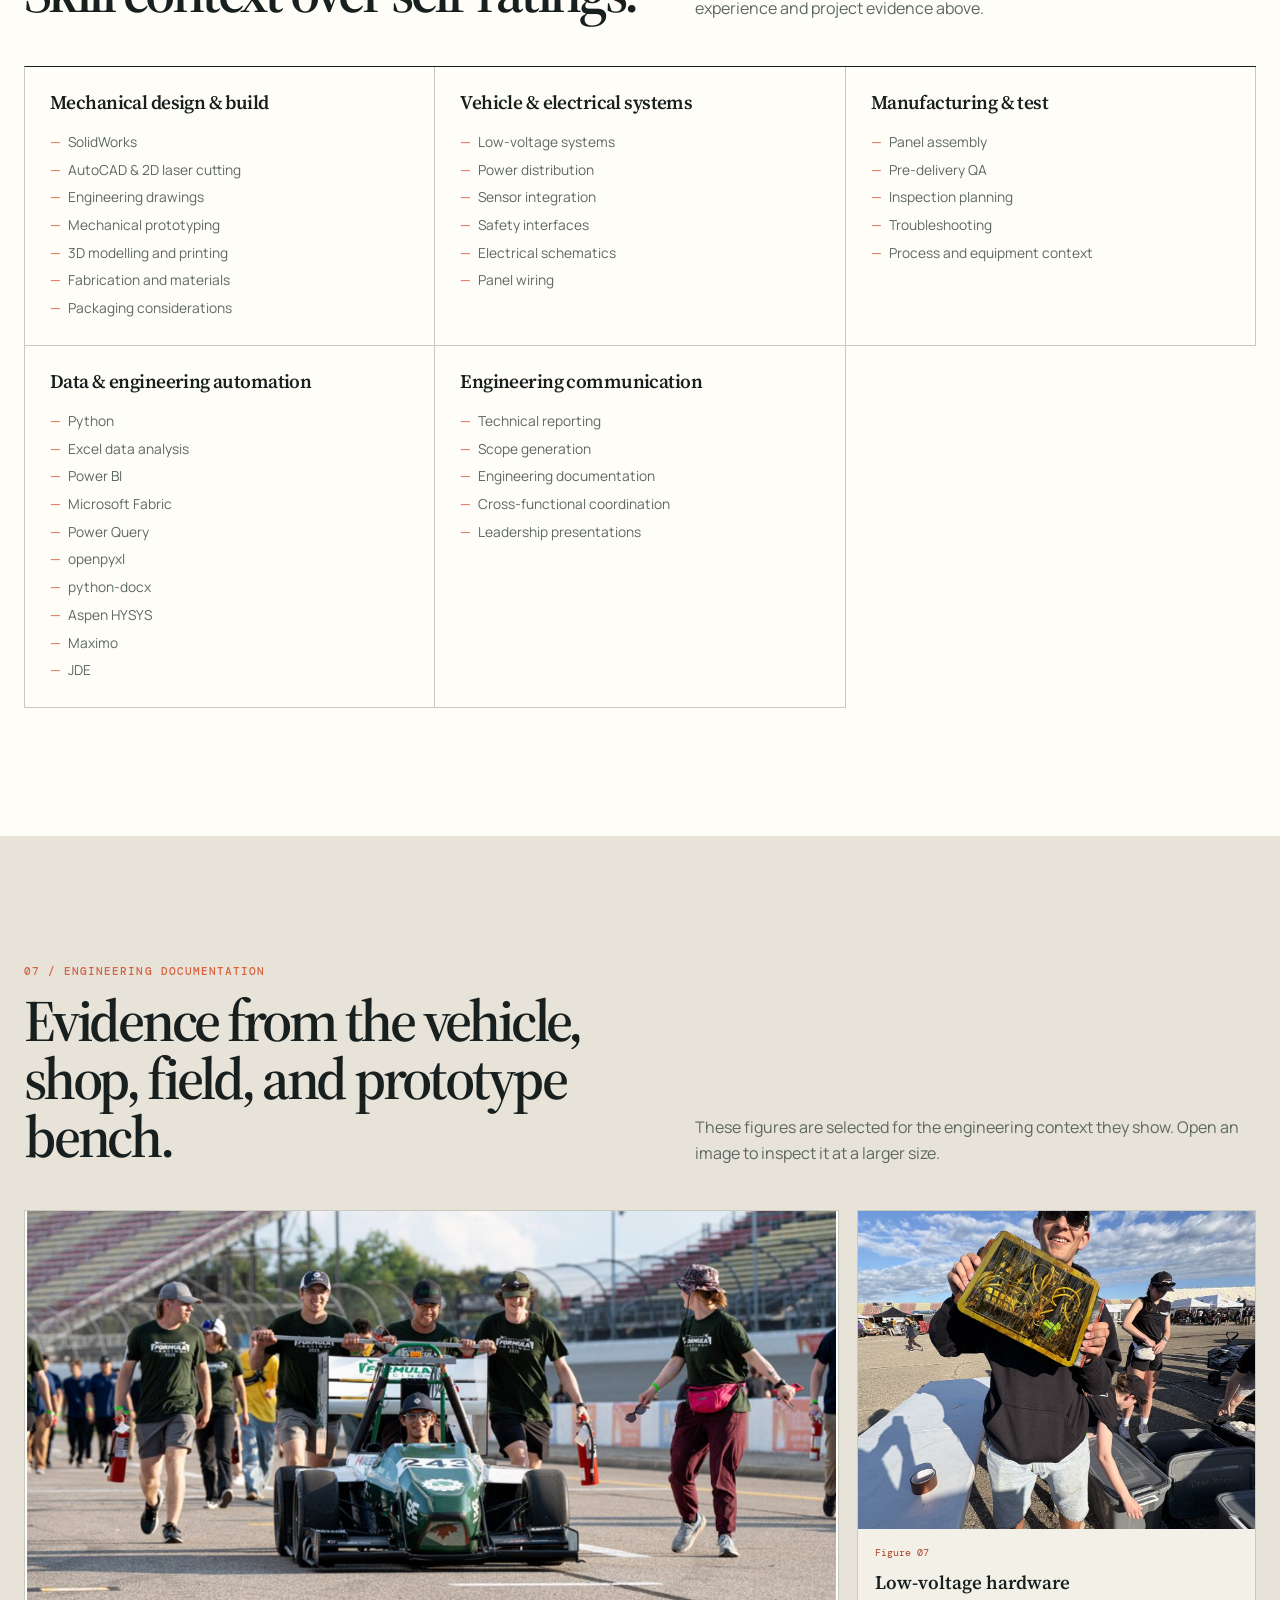
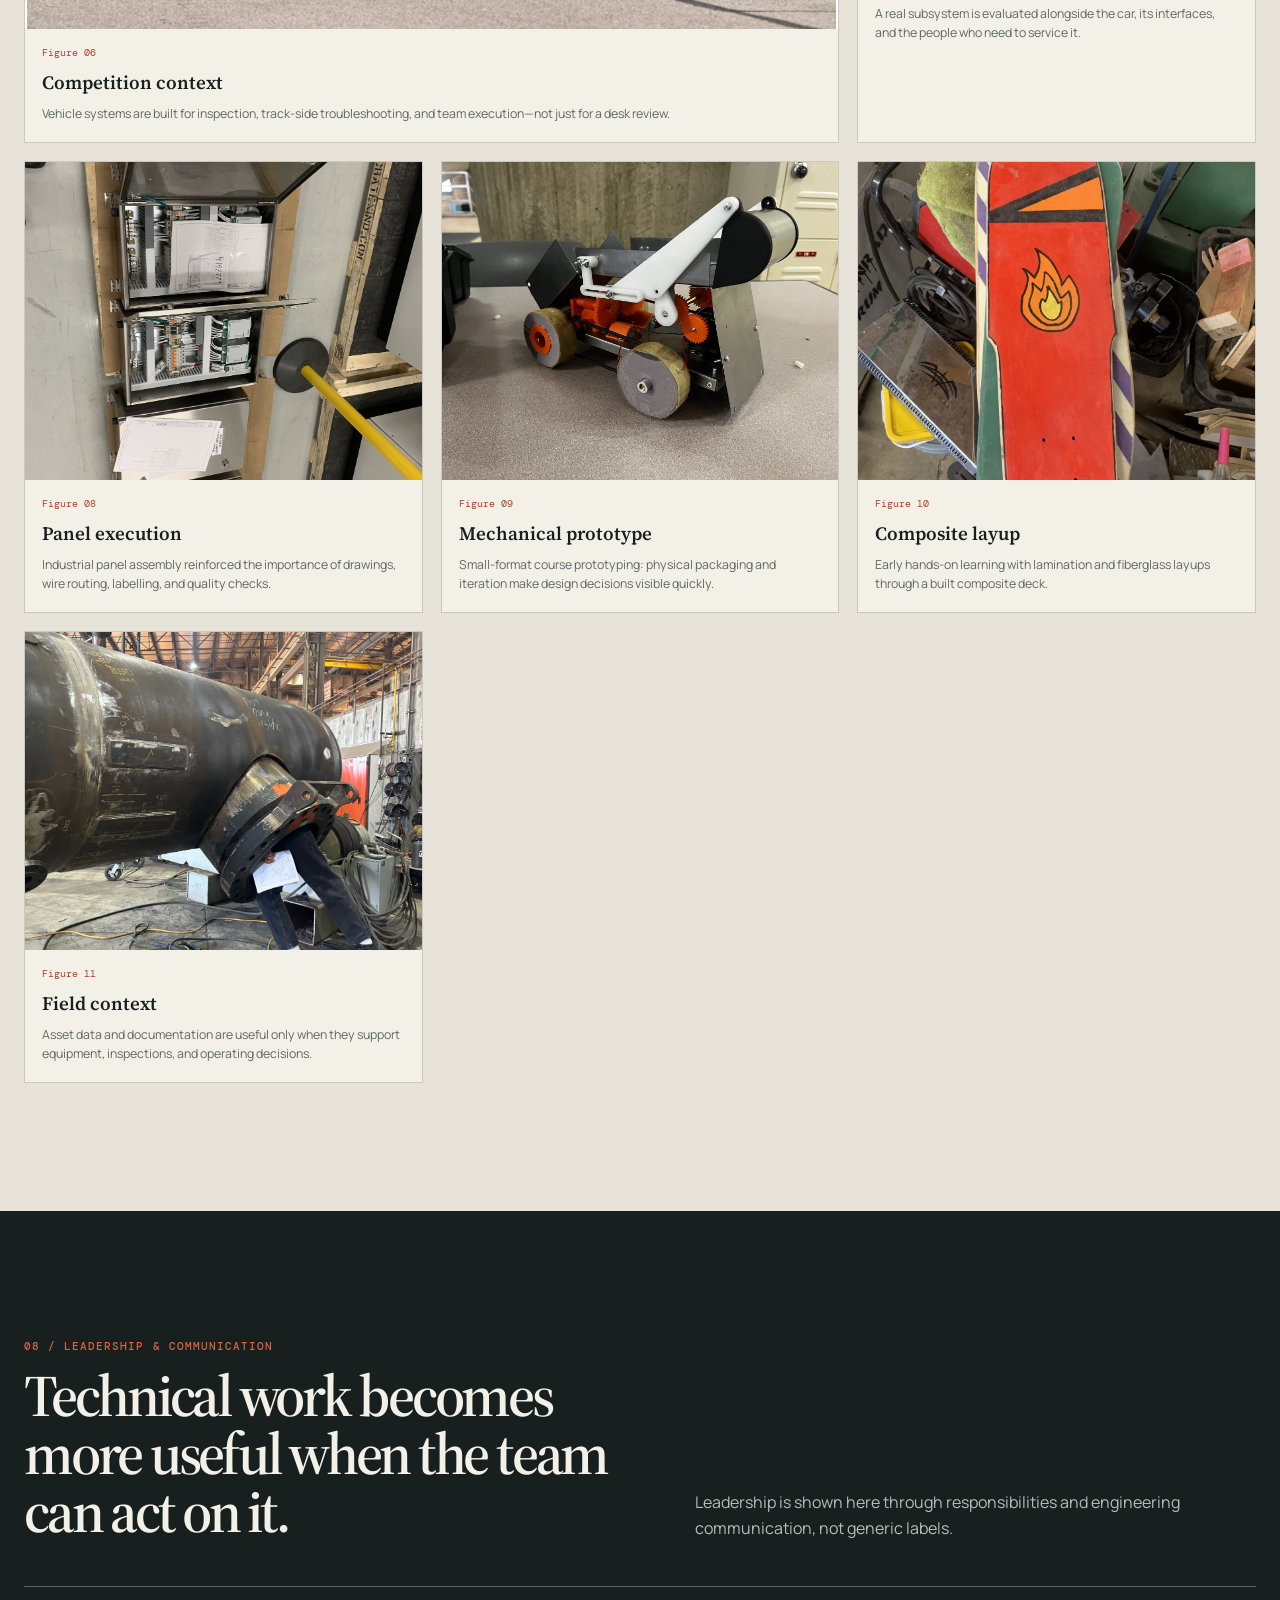
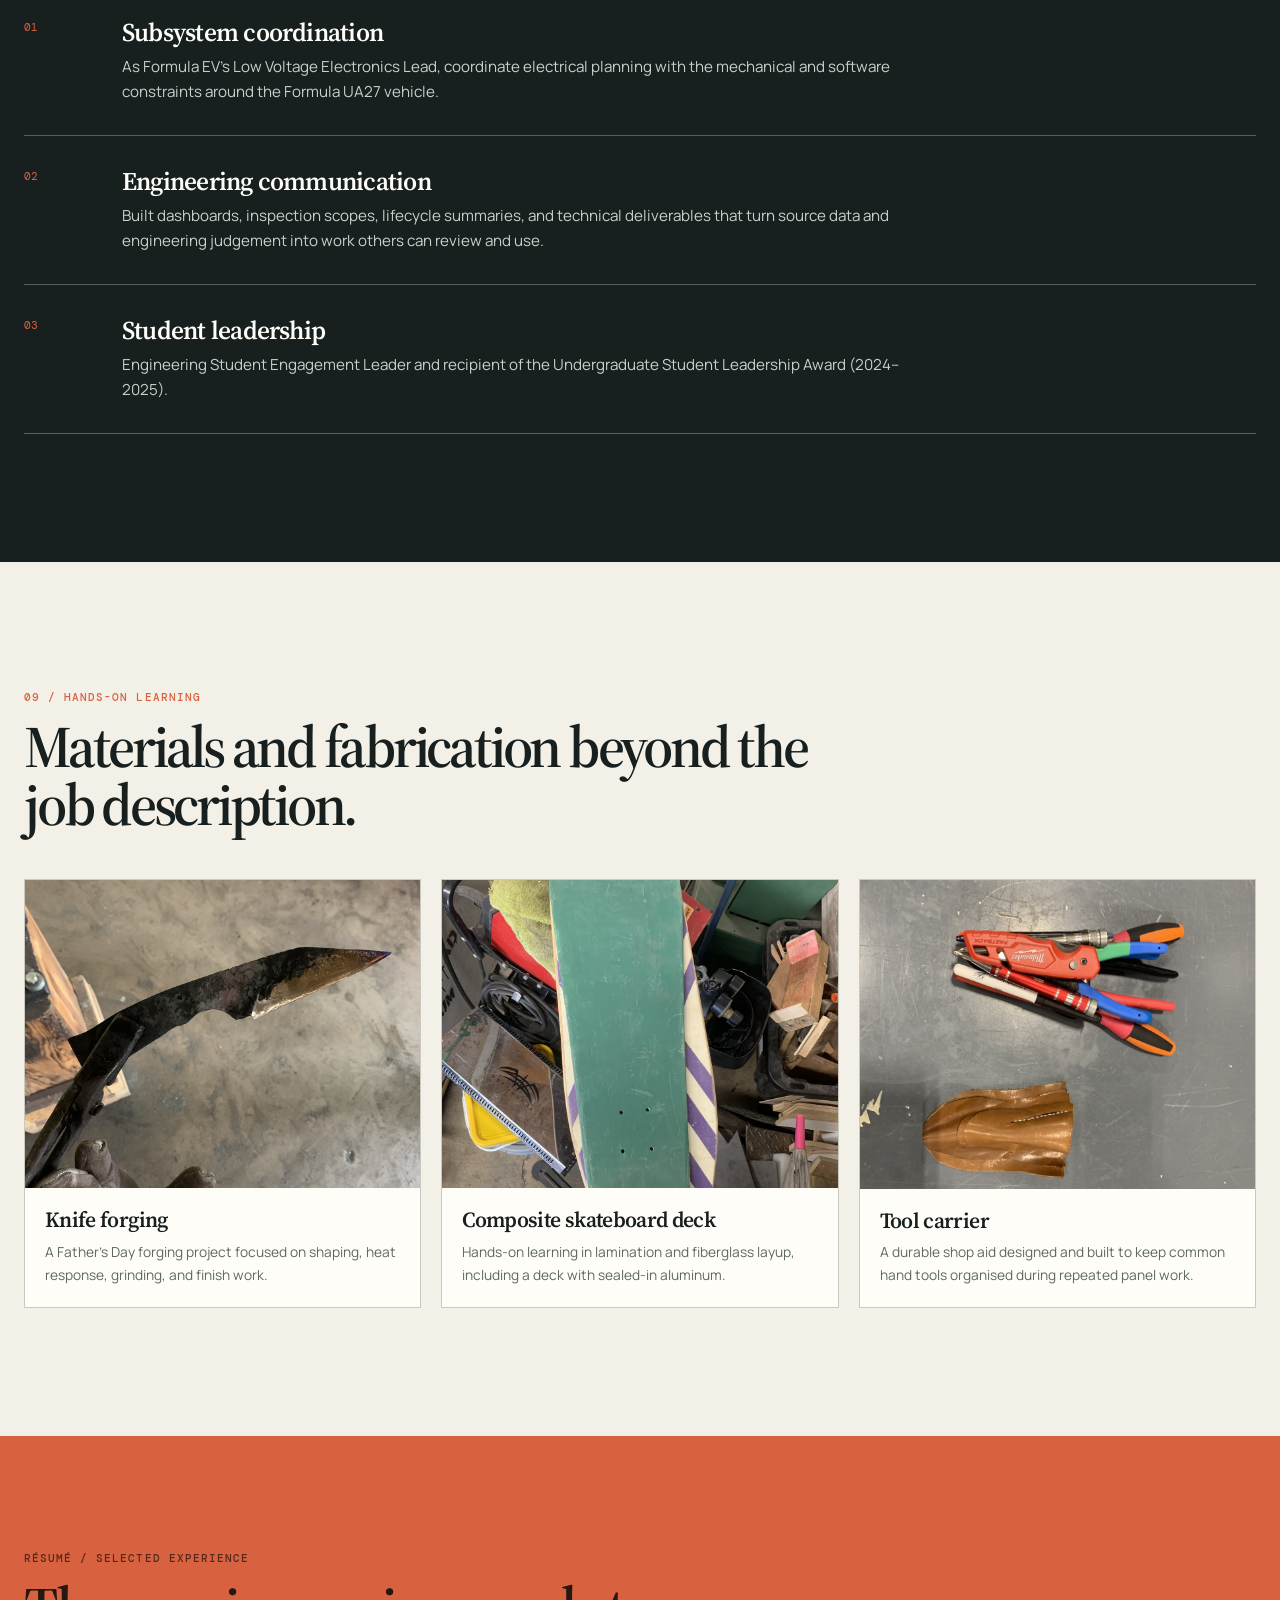
==== commit 5bad03db: "word" ====
--- a/index.html
+++ b/index.html
@@ -1,817 +1,539 @@
-<!DOCTYPE html>
+<!doctype html>
 <html lang="en">
 <head>
-    <meta charset="UTF-8">
-    <meta name="viewport" content="width=device-width, initial-scale=1.0">
-    <title>Ashwin Conrad | Engineering Portfolio</title>
+    <meta charset="utf-8">
+    <meta name="viewport" content="width=device-width, initial-scale=1">
+    <meta name="description" content="Ashwin Conrad is a mechanical engineering student with hands-on experience in automotive vehicle systems, manufacturing, testing, and engineering automation.">
+    <meta name="theme-color" content="#17201f">
+    <meta property="og:title" content="Ashwin Conrad | Mechanical Engineering & Automotive Systems">
+    <meta property="og:description" content="Mechanical engineering, vehicle systems, manufacturing, and practical engineering work.">
+    <meta property="og:type" content="website">
+    <meta property="og:image" content="assets/photos/formula-ua27-lv-ac.jpg">
+    <title>Ashwin Conrad | Mechanical Engineering &amp; Automotive Systems Portfolio</title>
+    <link rel="icon" href="data:image/svg+xml,%3Csvg xmlns='http://www.w3.org/2000/svg' viewBox='0 0 64 64'%3E%3Crect width='64' height='64' rx='10' fill='%2317201f'/%3E%3Cpath d='M15 45 28 17h8l13 28h-9l-3-7H26l-3 7h-8Zm14-14h5l-2.5-7-2.5 7Z' fill='%23dd5e31'/%3E%3C/svg%3E">
     <link rel="stylesheet" href="styles.css">
+    <script src="script.js" defer></script>
 </head>
 <body>
-    <!-- Generated by scripts/build_site.py from content/site.json and content/details.json. -->
-    <nav class="navbar">
-        <div class="nav-container">
-            <a href="#home" class="logo" aria-label="Ashwin Conrad home">
-                <span class="logo-mark">AC.</span>
-            </a>
-
+    <a class="skip-link" href="#main">Skip to content</a>
+    <header class="site-header">
+        <nav class="site-nav container" aria-label="Primary navigation">
+            <a class="brand" href="#top" aria-label="Ashwin Conrad, home"><span>AC</span><i></i></a>
             <div class="nav-links">
-                <a href="#about">About</a>
+                <a href="#profile">Profile</a>
+                <a href="#projects">Projects</a>
                 <a href="#experience">Experience</a>
-                <a href="#projects">Projects</a>
-                <a href="#gallery">Gallery</a>
-                <a href="#passions">Passions</a>
+                <a href="#documentation">Documentation</a>
+                <a href="#resume">Résumé</a>
                 <a href="#contact">Contact</a>
             </div>
-        </div>
-    </nav>
-
-    <header class="hero" id="home">
-        <div class="container hero-content">
-            <p class="eyebrow">ENGINEERING / ELECTRONICS / FABRICATION</p>
-
-            <h1>
-                Hi, I&#x27;m <span>Ashwin Conrad.</span>
-            </h1>
-
-            <p class="hero-description">
-                Electronics engineer and fabricator with hands-on experience in controls, automation, panel design, and low-voltage systems. I build reliable solutions that work.
-            </p>
-
-            <div class="hero-buttons">
-                <a href="#projects" class="button primary">
-                    View Projects
-                </a>
-
-                <a href="portfolio/resume.pdf" class="button secondary" target="_blank">
-                    View Resume
-                </a>
-            </div>
-        </div>
+            <a class="nav-resume" href="portfolio/resume.pdf" target="_blank" rel="noreferrer">Résumé PDF <span aria-hidden="true">↗</span></a>
+        </nav>
     </header>
 
-    <main>
-        <section class="section" id="about">
-            <div class="container narrow">
-                <p class="section-number">01 / ABOUT</p>
-                <h2>Building things that work.</h2>
+    <main id="main">
+        <section class="hero" id="top" aria-labelledby="hero-title">
+            <div class="container hero-grid">
+                <div class="hero-copy">
+                    <p class="kicker">MECHANICAL ENGINEERING / VEHICLE SYSTEMS / MANUFACTURING</p>
+                    <h1 id="hero-title">Engineering physical systems from the package outward.</h1>
+                    <p class="hero-intro">Mechanical engineering student with hands-on experience in vehicle low-voltage systems, industrial panel assembly, manufacturing quality, asset integrity, and engineering automation. I work across the details that make a design buildable, testable, serviceable, and documented.</p>
+                    <div class="hero-actions">
+                        <a class="button button-primary" href="#projects">View featured work <span aria-hidden="true">↓</span></a>
+                        <a class="button button-quiet" href="portfolio/resume.pdf" target="_blank" rel="noreferrer">Open résumé <span aria-hidden="true">↗</span></a>
+                    </div>
+                    <ul class="hero-facts" aria-label="Current roles and education">
+                    <li>Mechanical Engineering · University of Alberta</li>
+                    <li>Low Voltage Electronics Lead · Formula EV Racing</li>
+                    <li>Engineering Co-op · AltaGas</li>
+                    </ul>
+                </div>
+                                <figure class="hero-figure figure-trigger">
+                    <button type="button" data-lightbox-src="assets/photos/formula-ua27-lv-ac.jpg" data-lightbox-alt="Ashwin Conrad holding a Formula EV low-voltage electrical enclosure during competition preparation" data-lightbox-caption="Formula EV work: low-voltage hardware in its vehicle and competition context." aria-label="Open Formula EV low-voltage hardware photo">
+                        <img src="assets/photos/formula-ua27-lv-ac.jpg" alt="Ashwin Conrad holding a Formula EV low-voltage electrical enclosure during competition preparation">
+                    </button>
+                    <figcaption><span>FIG. 01</span> Formula EV low-voltage hardware in competition context.</figcaption>
+                </figure>
+            </div>
+        </section>
 
-                <p class="large-text">
-                    I&#x27;m an electronics engineer who takes projects from concept through design, fabrication, testing, and delivery. I combine electronics, controls, automation, and hands-on fabrication to solve real problems.
-                </p>
-
-                <p>
-                    My background spans industrial control systems, low-voltage electronics for motorsports, electrical panel design and assembly, and personal projects in metalworking and autobody restoration. I thrive at the intersection of hardware, software, and mechanical systems—whether building electrical panels, developing data pipelines, or learning new fabrication skills.
-                </p>
-
-                <div class="skills">
-                    <span>Electrical Panel Design</span>
-                    <span>Low Voltage Electronics</span>
-                    <span>Controls &amp; Automation</span>
-                    <span>Python</span>
-                    <span>Power BI</span>
-                    <span>Data Analysis</span>
-                    <span>Quality Assurance</span>
-                    <span>Fabrication &amp; CAD</span>
-                </div>
-            </div>
-        </section>
-
-        <section class="section alternate" id="experience">
+                <section class="section profile-section" id="profile" aria-labelledby="profile-heading">
             <div class="container">
-                <p class="section-number">02 / EXPERIENCE</p>
-                <h2>Work Experience</h2>
-
-                <div class="timeline">
-                    <article class="experience-item" id="work-formula-ev-lv">
-                        <div class="experience-date">
-                            Winter 2025 - Present
-                        </div>
-
-                        <div class="experience-content">
+                <div class="section-heading split-heading">
+                    <div>
+                        <p class="section-label">01 / ENGINEERING PROFILE</p>
+                        <h2 id="profile-heading">Mechanical engineering first. Systems thinking in practice.</h2>
+                    </div>
+                    <div class="section-summary">
+                        <p class="lead">My work starts with the physical system: how it fits, how it is built, how it is accessed, how it behaves in use, and how the people around it can diagnose and improve it.</p>
+                        <p>Electrical integration, data tooling, and technical documentation extend that mechanical foundation. Across Formula EV, industrial controls, and asset-integrity work, I have worked where packaging, hardware, manufacturing, testing, data, and communication meet.</p>
+                    </div>
+                </div>
+                <div class="profile-signals">
+                    <article class="profile-signal">
+                        <p class="micro-label">DESIGN WITH THE BUILD IN MIND</p>
+                        <p>Vehicle packaging, panel drawings, physical assembly, and fabrication projects keep the practical constraints visible early.</p>
+                    </article>
+                    <article class="profile-signal">
+                        <p class="micro-label">CLOSE THE LOOP WITH TESTING</p>
+                        <p>QA checks, troubleshooting, inspection planning, and operating-data analysis turn observations into engineering decisions.</p>
+                    </article>
+                    <article class="profile-signal">
+                        <p class="micro-label">MAKE THE WORK TRANSFERABLE</p>
+                        <p>Diagrams, scope packages, dashboards, and repeatable tools help technicians, operations teams, and other engineers use the result.</p>
+                    </article>
+                </div>
+            </div>
+        </section>
+                <section class="projects-section" id="projects" aria-labelledby="projects-heading">
+            <div class="container projects-intro">
+                <p class="section-label">FEATURED ENGINEERING PROJECTS</p>
+                <h2 id="projects-heading">Evidence of engineering judgement.</h2>
+                <p>Each case study tracks the technical objective, contribution, constraints, process, and the evidence available today. Missing artifacts are called out intentionally.</p>
+            </div>
+            <article class="case-study" id="project-formula-ev" aria-labelledby="formula-ev-title">
+                <div class="container">
+                    <div class="case-study-header">
+                        <div>
+                            <p class="section-label">02 / FEATURED ENGINEERING PROJECT</p>
+                            <p class="project-type">FORMULA SAE / VEHICLE INTEGRATION</p>
+                            <h2 id="formula-ev-title">Formula UA27 low-voltage systems</h2>
+                        </div>
+                        <p class="case-study-subtitle">Vehicle electrical integration shaped by packaging, safety interfaces, accessibility, and team coordination.</p>
+                    </div>
+                                        <figure class="feature-figure figure-trigger">
+                        <button type="button" data-lightbox-src="assets/photos/formula-ua27-unveiling.jpg" data-lightbox-alt="Formula UA27 at its unveiling, showing the full vehicle context for low-voltage electrical integration" data-lightbox-caption="Formula UA27 low-voltage systems">
+                            <img src="assets/photos/formula-ua27-unveiling.jpg" alt="Formula UA27 at its unveiling, showing the full vehicle context for low-voltage electrical integration" loading="lazy" decoding="async">
+                        </button>
+                    </figure>
+                    <dl class="project-metadata">
+                        <div><dt>ROLE</dt><dd>Low Voltage Electronics Lead</dd></div>
+                        <div><dt>TEAM</dt><dd>Formula EV Racing</dd></div>
+                        <div><dt>SYSTEM</dt><dd>Vehicle low-voltage systems</dd></div>
+                        <div><dt>TIMEFRAME</dt><dd>Winter 2025 – Present</dd></div>
+                    </dl>
+                    <div class="case-study-summary">
+                        <div>
+                            <p class="micro-label">ENGINEERING OBJECTIVE</p>
+                            <p>Plan and integrate the low-voltage system for Formula UA27 around the vehicle package, including power distribution, control hardware, sensors, and safety interfaces.</p>
+                        </div>
+                        <div>
+                            <p class="micro-label">CONTEXT</p>
+                            <p>Formula EV work requires electrical decisions to coexist with the chassis, vehicle packaging, team schedule, and the practical need to inspect and service the car.</p>
+                        </div>
+                        <div>
+                            <p class="micro-label">MY CONTRIBUTION</p>
+                            <p>Lead low-voltage electrical system planning and integration; coordinate board-level hardware, safety interfaces, sensor integration, and power-distribution work with mechanical and software teammates.</p>
+                        </div>
+                    </div>
+                    <div class="study-details">
+                        <div class="constraint-panel">
+                            <p class="micro-label">DESIGN CONSTRAINTS</p>
+                            <ul><li>Vehicle packaging</li><li>Safety interfaces</li><li>Sensor and control integration</li><li>Accessibility and serviceability</li><li>Cross-team coordination</li></ul>
+                        </div>
+                        <div class="process-panel">
+                            <p class="micro-label">ENGINEERING PROCESS</p>
+                            <ol>
+                        <li><span>01</span>System planning</li>
+                        <li><span>02</span>Vehicle packaging coordination</li>
+                        <li><span>03</span>Hardware and safety-interface integration</li>
+                        <li><span>04</span>Build support</li>
+                        <li><span>05</span>Inspection and iteration</li>
+                            </ol>
+                        </div>
+                    </div>
+                    <aside class="engineering-callout">
+                        <p class="micro-label">ENGINEERING FOCUS</p>
+                        <h3>Treat the electrical system as part of the vehicle package.</h3>
+                        <p>Low-voltage work is not isolated from the mechanical system. Component placement, access, and integration are considered alongside the electrical function so the team can build, inspect, and troubleshoot the vehicle as a complete system.</p>
+                    </aside>
+                    <div class="results-grid">
+                        <div>
+                            <p class="micro-label">CURRENT RESULT / OUTCOME</p>
+                            <ul>
+                            <li>Current subsystem leadership role for Formula UA27.</li>
+                            <li>Coordinates low-voltage planning across board-level hardware, sensors, safety interfaces, and vehicle packaging.</li>
+                            </ul>
+                        </div>
+                        <div>
+                            <p class="micro-label">METHODS & TOOLS</p>
+                            <div class="tool-list"><span>Low-voltage systems</span><span>Power distribution</span><span>Sensor integration</span><span>Vehicle packaging</span><span>Technical coordination</span></div>
+                        </div>
+                    </div>
+                    <div class="case-figures">
+                        <figure class="engineering-figure figure-trigger">
+                            <button type="button" data-lightbox-src="assets/photos/formula-ua27-lv-ac.jpg" data-lightbox-alt="Ashwin holding the Formula EV low-voltage enclosure at competition" data-lightbox-caption="Figure 01 — Low-voltage enclosure in the competition environment. The work is evaluated in the context of the vehicle, access, inspection, and team readiness—not only at the bench.">
+                                <img src="assets/photos/formula-ua27-lv-ac.jpg" alt="Ashwin holding the Formula EV low-voltage enclosure at competition" loading="lazy" decoding="async">
+                            </button>
+                            <figcaption>Figure 01 — Low-voltage enclosure in the competition environment. The work is evaluated in the context of the vehicle, access, inspection, and team readiness—not only at the bench.</figcaption>
+                        </figure>
+                        <figure class="engineering-figure figure-trigger">
+                            <button type="button" data-lightbox-src="assets/photos/formula-ua27-frame-progress.jpg" data-lightbox-alt="Formula vehicle chassis progressing through fabrication" data-lightbox-caption="Figure 02 — Chassis progress provides the packaging context for subsystem placement, routing, and service access.">
+                                <img src="assets/photos/formula-ua27-frame-progress.jpg" alt="Formula vehicle chassis progressing through fabrication" loading="lazy" decoding="async">
+                            </button>
+                            <figcaption>Figure 02 — Chassis progress provides the packaging context for subsystem placement, routing, and service access.</figcaption>
+                        </figure>
+                    </div>
+                    <div class="asset-needed">[ADD DIAGRAM: UA27 low-voltage architecture and safety interfaces]</div>
+                    <div class="asset-needed">[ADD PHOTO: installed low-voltage system or harness routing]</div>
+                    <div class="asset-needed">[ADD TEST RECORD: electrical inspection, debugging, or validation evidence]</div>
+                </div>
+            </article>
+            <article class="case-study" id="project-heat-exchanger" aria-labelledby="heat-exchanger-title">
+                <div class="container">
+                    <div class="case-study-header">
+                        <div>
+                            <p class="section-label">03 / FEATURED ENGINEERING PROJECT</p>
+                            <p class="project-type">ASSET INTEGRITY / ENGINEERING ANALYSIS</p>
+                            <h2 id="heat-exchanger-title">Brazed aluminum heat-exchanger lifecycle analysis</h2>
+                        </div>
+                        <p class="case-study-subtitle">Operating data, OEM limits, and field context combined to support risk-based decisions on aging process equipment.</p>
+                    </div>
+                                        <figure class="feature-figure figure-trigger">
+                        <button type="button" data-lightbox-src="assets/photos/altagas-field-inspection-1.jpg" data-lightbox-alt="AltaGas field inspection team examining facility equipment" data-lightbox-caption="Brazed aluminum heat-exchanger lifecycle analysis">
+                            <img src="assets/photos/altagas-field-inspection-1.jpg" alt="AltaGas field inspection team examining facility equipment" loading="lazy" decoding="async">
+                        </button>
+                    </figure>
+                    <dl class="project-metadata">
+                        <div><dt>ROLE</dt><dd>Engineering Co-op</dd></div>
+                        <div><dt>CONTEXT</dt><dd>AltaGas asset integrity</dd></div>
+                        <div><dt>SCOPE</dt><dd>12+ heat exchangers</dd></div>
+                        <div><dt>DATA WINDOW</dt><dd>2+ years of operation</dd></div>
+                    </dl>
+                    <div class="case-study-summary">
+                        <div>
+                            <p class="micro-label">ENGINEERING OBJECTIVE</p>
+                            <p>Assess fatigue risk and monitoring gaps for brazed aluminum heat exchangers using historical operating data and OEM-prescribed operating limits.</p>
+                        </div>
+                        <div>
+                            <p class="micro-label">CONTEXT</p>
+                            <p>The equipment supports facility operations, so the analysis had to connect historical process behaviour with inspection planning and practical operational awareness.</p>
+                        </div>
+                        <div>
+                            <p class="micro-label">MY CONTRIBUTION</p>
+                            <p>Extracted process data with the PI Historian Excel add-in and developed Python screening tools for thermal ramp rates, cyclic operation limits, and parting-sheet temperature distributions.</p>
+                        </div>
+                    </div>
+                    <div class="study-details">
+                        <div class="constraint-panel">
+                            <p class="micro-label">DESIGN CONSTRAINTS</p>
+                            <ul><li>Historical-data quality</li><li>OEM operating limits</li><li>Sensor coverage</li><li>Aging equipment</li><li>Operational practicality</li></ul>
+                        </div>
+                        <div class="process-panel">
+                            <p class="micro-label">ENGINEERING PROCESS</p>
+                            <ol>
+                        <li><span>01</span>Extract operating data</li>
+                        <li><span>02</span>Screen against OEM limits</li>
+                        <li><span>03</span>Identify monitoring gaps</li>
+                        <li><span>04</span>Develop recommendations</li>
+                        <li><span>05</span>Present lifecycle findings</li>
+                            </ol>
+                        </div>
+                    </div>
+                    <aside class="engineering-callout">
+                        <p class="micro-label">ENGINEERING DECISION</p>
+                        <h3>Use measured operating behaviour to focus the next action.</h3>
+                        <p>The work connected process data with failure mechanisms and monitoring coverage. Recommendations included additional instrumentation where coverage was insufficient and reduced actuated-valve opening rates to limit turbulent flow and erosion on the inner pipe face.</p>
+                    </aside>
+                    <div class="results-grid">
+                        <div>
+                            <p class="micro-label">CURRENT RESULT / OUTCOME</p>
+                            <ul>
+                            <li>Analyzed 2+ years of data across 12+ brazed aluminum heat exchangers.</li>
+                            <li>Compiled lifecycle findings for leadership to support risk-based decision-making and inspection planning.</li>
+                            </ul>
+                        </div>
+                        <div>
+                            <p class="micro-label">METHODS & TOOLS</p>
+                            <div class="tool-list"><span>Python</span><span>PI Historian Excel add-in</span><span>Data analysis</span><span>Technical assessment</span><span>Engineering reporting</span></div>
+                        </div>
+                    </div>
+                    <div class="case-figures">
+                        <figure class="engineering-figure figure-trigger">
+                            <button type="button" data-lightbox-src="assets/photos/altagas-field-inspection-2.jpg" data-lightbox-alt="Field inspection activity around AltaGas equipment" data-lightbox-caption="Figure 03 — Field context for the asset data. Engineering analysis is stronger when it remains connected to the equipment, inspection work, and operating decisions it supports.">
+                                <img src="assets/photos/altagas-field-inspection-2.jpg" alt="Field inspection activity around AltaGas equipment" loading="lazy" decoding="async">
+                            </button>
+                            <figcaption>Figure 03 — Field context for the asset data. Engineering analysis is stronger when it remains connected to the equipment, inspection work, and operating decisions it supports.</figcaption>
+                        </figure>
+                    </div>
+                    <div class="asset-needed">[ADD DIAGRAM: anonymized analysis workflow from historian data to screening result]</div>
+                    <div class="asset-needed">[ADD FIGURE: anonymized thermal-ramp or cycling trend with engineering annotation]</div>
+                </div>
+            </article>
+            <article class="case-study" id="project-spartan-controls" aria-labelledby="spartan-controls-title">
+                <div class="container">
+                    <div class="case-study-header">
+                        <div>
+                            <p class="section-label">04 / FEATURED ENGINEERING PROJECT</p>
+                            <p class="project-type">MANUFACTURING / ELECTRICAL ASSEMBLY / QA</p>
+                            <h2 id="spartan-controls-title">Control panel builds and pre-delivery quality</h2>
+                        </div>
+                        <p class="case-study-subtitle">Drawing interpretation, panel assembly, wiring, software loading, and quality checks in an industrial manufacturing environment.</p>
+                    </div>
+                                        <figure class="feature-figure figure-trigger">
+                        <button type="button" data-lightbox-src="assets/photos/spartan-panel-3.jpg" data-lightbox-alt="Open electrical control panel with internal wiring and industrial hardware" data-lightbox-caption="Control panel builds and pre-delivery quality">
+                            <img src="assets/photos/spartan-panel-3.jpg" alt="Open electrical control panel with internal wiring and industrial hardware" loading="lazy" decoding="async">
+                        </button>
+                    </figure>
+                    <dl class="project-metadata">
+                        <div><dt>ROLE</dt><dd>Control Panel Technician</dd></div>
+                        <div><dt>COMPANY</dt><dd>Spartan Controls</dd></div>
+                        <div><dt>WORK</dt><dd>Panel assembly and QA</dd></div>
+                        <div><dt>TERMS</dt><dd>Summer 2023 &amp; 2024</dd></div>
+                    </dl>
+                    <div class="case-study-summary">
+                        <div>
+                            <p class="micro-label">ENGINEERING OBJECTIVE</p>
+                            <p>Build, wire, load, and check industrial control panels from engineering drawings through pre-delivery quality assurance.</p>
+                        </div>
+                        <div>
+                            <p class="micro-label">CONTEXT</p>
+                            <p>The work required precision at the component level while maintaining the broader delivery context: documented designs, repeatable build processes, quality expectations, and technician teamwork.</p>
+                        </div>
+                        <div>
+                            <p class="micro-label">MY CONTRIBUTION</p>
+                            <p>Interpreted panel designs and electrical schematics; assembled and wired control panels; loaded control-module software; completed pre-delivery QA; and resolved quality-control deficiencies before customer delivery.</p>
+                        </div>
+                    </div>
+                    <div class="study-details">
+                        <div class="constraint-panel">
+                            <p class="micro-label">DESIGN CONSTRAINTS</p>
+                            <ul><li>Drawing accuracy</li><li>Wiring quality</li><li>Repeatable assembly</li><li>Pre-delivery QA</li><li>Delivery schedule</li></ul>
+                        </div>
+                        <div class="process-panel">
+                            <p class="micro-label">ENGINEERING PROCESS</p>
+                            <ol>
+                        <li><span>01</span>Review drawings</li>
+                        <li><span>02</span>Assemble hardware</li>
+                        <li><span>03</span>Wire and label</li>
+                        <li><span>04</span>Load software</li>
+                        <li><span>05</span>Check quality</li>
+                        <li><span>06</span>Resolve deficiencies</li>
+                            </ol>
+                        </div>
+                    </div>
+                    <aside class="engineering-callout">
+                        <p class="micro-label">MANUFACTURING LESSON</p>
+                        <h3>A panel is not complete when the last conductor is landed.</h3>
+                        <p>The build also has to be checked against the documentation and prepared for the next person who will inspect, ship, install, or diagnose it. This perspective translates directly to serviceable product development.</p>
+                    </aside>
+                    <div class="results-grid">
+                        <div>
+                            <p class="micro-label">CURRENT RESULT / OUTCOME</p>
+                            <ul>
+                            <li>Built, wired, loaded, and checked a sample of 30+ control panels across individual and team builds.</li>
+                            <li>Processed 250+ PLC software updates in under half the allocated time while supporting panel production and QA.</li>
+                            </ul>
+                        </div>
+                        <div>
+                            <p class="micro-label">METHODS & TOOLS</p>
+                            <div class="tool-list"><span>Engineering drawings</span><span>Electrical schematics</span><span>Panel assembly</span><span>Wiring</span><span>QA</span><span>PLC software updates</span></div>
+                        </div>
+                    </div>
+                    <div class="case-figures">
+                        <figure class="engineering-figure figure-trigger">
+                            <button type="button" data-lightbox-src="assets/photos/spartan-panel-1.jpg" data-lightbox-alt="Electrical control panel with neatly routed and labelled wiring" data-lightbox-caption="Figure 04 — Panel build sample. Wiring, layout, labelling, and component placement must be executed consistently to support manufacturing quality and later inspection.">
+                                <img src="assets/photos/spartan-panel-1.jpg" alt="Electrical control panel with neatly routed and labelled wiring" loading="lazy" decoding="async">
+                            </button>
+                            <figcaption>Figure 04 — Panel build sample. Wiring, layout, labelling, and component placement must be executed consistently to support manufacturing quality and later inspection.</figcaption>
+                        </figure>
+                        <figure class="engineering-figure figure-trigger">
+                            <button type="button" data-lightbox-src="assets/photos/spartan-panel-4.jpg" data-lightbox-alt="Industrial electrical control panel during assembly or inspection" data-lightbox-caption="Figure 05 — Pre-delivery work is both a build task and a documentation task: the physical system has to match the intended design before it leaves the shop.">
+                                <img src="assets/photos/spartan-panel-4.jpg" alt="Industrial electrical control panel during assembly or inspection" loading="lazy" decoding="async">
+                            </button>
+                            <figcaption>Figure 05 — Pre-delivery work is both a build task and a documentation task: the physical system has to match the intended design before it leaves the shop.</figcaption>
+                        </figure>
+                    </div>
+                    <div class="asset-needed">[ADD DETAIL: redacted drawing or wiring-schematic excerpt that shows how a panel build was interpreted]</div>
+                    <div class="asset-needed">[ADD PHOTO: QA or software-loading workflow]</div>
+                </div>
+            </article>
+        </section>
+                <section class="section experience-section" id="experience" aria-labelledby="experience-heading">
+            <div class="container">
+                <div class="section-heading">
+                    <p class="section-label">05 / ENGINEERING EXPERIENCE</p>
+                    <h2 id="experience-heading">Experience that connects design intent to physical work.</h2>
+                </div>
+                <div class="experience-list">
+                    <article class="experience-row">
+                        <p class="experience-date">Winter 2025 – Present</p>
+                        <div>
                             <h3>Low Voltage Electronics Lead</h3>
-                            <p class="company">
-                                <span>Formula EV Racing</span>
-                            <span>University of Calgary</span>
-                            </p>
-
-                            <p>
-                                Lead low-voltage electrical systems for a university Formula EV team. Manage power distribution, control modules, and sensor integration while coordinating with mechanical and software teams.
-                            </p>
-
-                            <div class="tags">
-                    <span>Electronics</span>
-                    <span>Leadership</span>
-                    <span>CAD</span>
-                    <span>Team Coordination</span>
-                </div>
-                            <div class="related-links">
-                                <span>Related</span>
-                                <a href="#project-formula-ev-electrical-systems">Formula EV Electrical Systems</a>
-                            </div>
-                        </div>
-                    </article>
-
-                    <article class="experience-item" id="work-altagas-coop">
-                        <div class="experience-date">
-                            2025 - 2026
-                        </div>
-
-                        <div class="experience-content">
+                            <p class="experience-org">Formula EV Racing · University of Calgary</p>
+                            <p>Leads planning and integration for Formula UA27 low-voltage systems, coordinating power distribution, sensors, board-level hardware, safety interfaces, and vehicle packaging with mechanical and software teammates.</p>
+                            <div class="tag-list"><span>Vehicle systems</span><span>Low-voltage integration</span><span>Packaging</span><span>Technical leadership</span></div>
+                        </div>
+                    </article>
+                    <article class="experience-row">
+                        <p class="experience-date">2025 – 2026</p>
+                        <div>
                             <h3>Engineering Co-op</h3>
-                            <p class="company">
-                                <span>AltaGas</span>
-                            <span>Calgary, AB</span>
-                            </p>
-
-                            <p>
-                                Developed data pipelines, automation tools, and technical systems across corrosion monitoring, asset management, and inspection planning for multi-facility operations.
-                            </p>
-
-                            <div class="tags">
-                    <span>Python</span>
-                    <span>Data Analysis</span>
-                    <span>Power BI</span>
-                    <span>Automation</span>
-                </div>
-                            <div class="related-links">
-                                <span>Related</span>
-                                <a href="#project-corrosion-monitoring-dashboard">Corrosion Monitoring Dashboard</a>
-                                <a href="#project-inspection-scope-tool">Inspection Scope Generation Tool</a>
-                                <a href="#project-heat-exchanger-lifecycle-analysis">Heat Exchanger Lifecycle Analysis</a>
-                            </div>
-                        </div>
-                    </article>
-
-                    <article class="experience-item" id="work-spartan-controls-technician">
-                        <div class="experience-date">
-                            Summer Terms, &#x27;23, &#x27;24
-                        </div>
-
-                        <div class="experience-content">
+                            <p class="experience-org">AltaGas · Calgary, AB</p>
+                            <p>Developed engineering data workflows for corrosion monitoring, inspection planning, and asset lifecycle management across multi-facility operations. Work connected historical data, field context, operating decisions, and technical deliverables.</p>
+                            <div class="tag-list"><span>Asset integrity</span><span>Python</span><span>Data analysis</span><span>Technical documentation</span></div>
+                        </div>
+                    </article>
+                    <article class="experience-row">
+                        <p class="experience-date">Summer 2023 &amp; 2024</p>
+                        <div>
                             <h3>Control Panel Technician</h3>
-                            <p class="company">
-                                <span>Spartan Controls</span>
-                            <span>Calgary, AB</span>
-                            </p>
-
-                            <p>
-                                Built electrical panels from design through assembly and QC. Loaded control module software, performed pre-delivery quality assurance, and managed projects from issue to customer delivery.
-                            </p>
-
-                            <div class="tags">
-                    <span>Panel Assembly</span>
-                    <span>Electrical</span>
-                    <span>QA</span>
-                    <span>Project Management</span>
-                </div>
-                            <div class="related-links">
-                                <span>Related</span>
-                                <a href="#project-spartan-control-panel-builds">Control Panel Builds</a>
-                                <a href="#project-leather-tool-carrier">Leather Tool Carrier</a>
-                            </div>
-                        </div>
-                    </article>
-                </div>
-
-                <div class="resume-callout">
+                            <p class="experience-org">Spartan Controls · Calgary, AB</p>
+                            <p>Built and quality-checked industrial control panels from drawings through assembly, wiring, software loading, and pre-delivery review. Worked in a production setting where safety, repeatability, documentation, and delivery mattered.</p>
+                            <div class="tag-list"><span>Manufacturing</span><span>Electrical assembly</span><span>QA</span><span>Troubleshooting</span></div>
+                        </div>
+                    </article>
+                </div>
+            </div>
+        </section>
+                <section class="section skills-section" aria-labelledby="skills-heading">
+            <div class="container">
+                <div class="section-heading split-heading">
                     <div>
-                        <p class="section-number">FULL EXPERIENCE</p>
-                        <h3>Want the complete version?</h3>
-                    </div>
-
-                    <a href="portfolio/resume.pdf" target="_blank" class="button primary">
-                        Open Resume -&gt;
-                    </a>
-                </div>
-            </div>
-        </section>
-
-        <section class="section" id="projects">
+                        <p class="section-label">06 / TECHNICAL SKILLS</p>
+                        <h2 id="skills-heading">Skill context over self-ratings.</h2>
+                    </div>
+                    <p class="section-summary">These are working contexts, not percentage bars. Each is supported by the experience and project evidence above.</p>
+                </div>
+                <div class="skills-grid">
+                    <article class="skill-group">
+                        <h3>Mechanical design &amp; build</h3>
+                        <ul><li>SolidWorks</li><li>AutoCAD &amp; 2D laser cutting</li><li>Engineering drawings</li><li>Mechanical prototyping</li><li>3D modelling and printing</li><li>Fabrication and materials</li><li>Packaging considerations</li></ul>
+                    </article>
+                    <article class="skill-group">
+                        <h3>Vehicle &amp; electrical systems</h3>
+                        <ul><li>Low-voltage systems</li><li>Power distribution</li><li>Sensor integration</li><li>Safety interfaces</li><li>Electrical schematics</li><li>Panel wiring</li></ul>
+                    </article>
+                    <article class="skill-group">
+                        <h3>Manufacturing &amp; test</h3>
+                        <ul><li>Panel assembly</li><li>Pre-delivery QA</li><li>Inspection planning</li><li>Troubleshooting</li><li>Process and equipment context</li></ul>
+                    </article>
+                    <article class="skill-group">
+                        <h3>Data &amp; engineering automation</h3>
+                        <ul><li>Python</li><li>Excel data analysis</li><li>Power BI</li><li>Microsoft Fabric</li><li>Power Query</li><li>openpyxl</li><li>python-docx</li><li>Aspen HYSYS</li><li>Maximo</li><li>JDE</li></ul>
+                    </article>
+                    <article class="skill-group">
+                        <h3>Engineering communication</h3>
+                        <ul><li>Technical reporting</li><li>Scope generation</li><li>Engineering documentation</li><li>Cross-functional coordination</li><li>Leadership presentations</li></ul>
+                    </article>
+                </div>
+            </div>
+        </section>
+                <section class="section documentation-section" id="documentation" aria-labelledby="documentation-heading">
             <div class="container">
-                <p class="section-number">03 / PROJECTS</p>
-                <h2>Selected Projects</h2>
-
-                <div class="project-grid">
-                    <article class="project-card featured" id="project-corrosion-monitoring-dashboard">
-                        <div class="project-number">01</div>
-
-                        <div>
-                        <figure class="project-image">
-                            <img src="assets/photos/altagas-field-inspection-1.jpg" alt="AltaGas facility inspection with team members examining equipment" loading="lazy">
-                        </figure>
-
-
-                            <p class="project-type">
-                                AUTOMATION &amp; DATA
-                            </p>
-
-                            <h3>Corrosion Monitoring Dashboard</h3>
-
-                            <p class="project-meta">
-                                AltaGas | Microsoft Fabric, Power BI, Python | 2025 - 2026
-                            </p>
-
-                            <p>
-                                Built a centralized data pipeline in Microsoft Fabric to automate corrosion coupon tracking across 12 facilities with 100+ monitored assets, replacing manual vendor report processing.
-                            </p>
-
-                            <div class="tags">
-                    <span>Fabric</span>
-                    <span>Power BI</span>
-                    <span>Python</span>
-                    <span>Automation</span>
-                </div>
-                            <div class="related-links">
-                                <span>Related</span>
-                                <a href="#work-altagas-coop">AltaGas Engineering Co-op</a>
-                            </div>
-                        </div>
-                    </article>
-
-                    <article class="project-card" id="project-inspection-scope-tool">
-                        <div class="project-number">02</div>
-
-                        <div>
-
-                            <p class="project-type">
-                                SOFTWARE AUTOMATION
-                            </p>
-
-                            <h3>Inspection Scope Generation Tool</h3>
-
-                            <p class="project-meta">
-                                AltaGas | Python, openpyxl, python-docx | 2025 - 2026
-                            </p>
-
-                            <p>
-                                Developed a Python-based tool using openpyxl and python-docx to automate creation of 500+ equipment-specific inspection scopes from database exports, reducing manual creation time by 95%.
-                            </p>
-
-                            <div class="tags">
-                    <span>Python</span>
-                    <span>Automation</span>
-                    <span>Documentation</span>
-                </div>
-                            <div class="related-links">
-                                <span>Related</span>
-                                <a href="#work-altagas-coop">AltaGas Engineering Co-op</a>
-                            </div>
-                        </div>
-                    </article>
-
-                    <article class="project-card" id="project-heat-exchanger-lifecycle-analysis">
-                        <div class="project-number">03</div>
-
-                        <div>
-
-                            <p class="project-type">
-                                ENGINEERING SYSTEMS
-                            </p>
-
-                            <h3>Heat Exchanger Lifecycle Analysis</h3>
-
-                            <p class="project-meta">
-                                AltaGas | Python, data analysis, technical assessment | 2025 - 2026
-                            </p>
-
-                            <p>
-                                Analyzed 2+ years of operating data for 12+ brazed aluminum heat exchangers to assess fatigue risk, identify monitoring gaps, and recommend operational changes to extend asset life.
-                            </p>
-
-                            <div class="tags">
-                    <span>Data Analysis</span>
-                    <span>Python</span>
-                    <span>Technical Analysis</span>
-                </div>
-                            <div class="related-links">
-                                <span>Related</span>
-                                <a href="#work-altagas-coop">AltaGas Engineering Co-op</a>
-                            </div>
-                        </div>
-                    </article>
-
-                    <article class="project-card" id="project-formula-ev-electrical-systems">
-                        <div class="project-number">04</div>
-
-                        <div>
-                        <figure class="project-image">
-                            <img src="assets/photos/formula-ua27-unveiling.jpg" alt="Formula UA27 car at unveiling with team members nearby" loading="lazy">
-                        </figure>
-
-
-                            <p class="project-type">
-                                MOTORSPORTS ELECTRONICS
-                            </p>
-
-                            <h3>Formula EV Electrical Systems</h3>
-
-                            <p class="project-meta">
-                                Formula EV Racing | Low-voltage electrical systems | Winter 2025 - Present
-                            </p>
-
-                            <p>
-                                Leading low-voltage electrical design and integration for a university Formula EV team, managing power distribution, sensor networks, and control system coordination.
-                            </p>
-
-                            <div class="tags">
-                    <span>Electronics</span>
-                    <span>CAD</span>
-                    <span>Leadership</span>
-                    <span>Integration</span>
-                </div>
-                            <div class="related-links">
-                                <span>Related</span>
-                                <a href="#work-formula-ev-lv">Formula EV Leadership Role</a>
-                            </div>
-                        </div>
-                    </article>
-
-                    <article class="project-card" id="project-spartan-control-panel-builds">
-                        <div class="project-number">05</div>
-
-                        <div>
-                        <figure class="project-image">
-                            <img src="assets/photos/spartan-panel-3.jpg" alt="Open Spartan Controls electrical panel with dense internal wiring and hardware" loading="lazy">
-                        </figure>
-
-
-                            <p class="project-type">
-                                INDUSTRIAL CONTROLS
-                            </p>
-
-                            <h3>Control Panel Builds</h3>
-
-                            <p class="project-meta">
-                                Spartan Controls | Calgary, AB | Summer Terms, &#x27;23, &#x27;24
-                            </p>
-
-                            <p>
-                                Sample control panels from Spartan Controls build work, representing a subset of the 30+ panels assembled, wired, loaded, and checked through pre-delivery QA.
-                            </p>
-
-                            <div class="tags">
-                    <span>Panel Assembly</span>
-                    <span>Wiring</span>
-                    <span>QA</span>
-                    <span>Controls</span>
-                </div>
-                            <div class="related-links">
-                                <span>Related</span>
-                                <a href="#work-spartan-controls-technician">Spartan Controls Technician</a>
-                            </div>
-                        </div>
-                    </article>
-
-                    <article class="project-card" id="project-leather-tool-carrier">
-                        <div class="project-number">06</div>
-
-                        <div>
-                        <figure class="project-image">
-                            <img src="assets/photos/leather-tool-carrier-2.jpg" alt="Leather tool carrier holding hand tools in a workshop" loading="lazy">
-                        </figure>
-
-
-                            <p class="project-type">
-                                WORKFLOW TOOLING
-                            </p>
-
-                            <h3>Leather Tool Carrier</h3>
-
-                            <p class="project-meta">
-                                Spartan Controls | Calgary, AB | Summer Terms, &#x27;23, &#x27;24
-                            </p>
-
-                            <p>
-                                Designed and built a leather tool carrier while working at Spartan to keep common hand tools organized and accessible during panel assembly and inspection work.
-                            </p>
-
-                            <div class="tags">
-                    <span>Leatherwork</span>
-                    <span>Workflow</span>
-                    <span>Fabrication</span>
-                    <span>Shop Systems</span>
-                </div>
-                            <div class="related-links">
-                                <span>Related</span>
-                                <a href="#work-spartan-controls-technician">Spartan Controls Technician</a>
-                            </div>
-                        </div>
-                    </article>
-                </div>
-            </div>
-        </section>
-
-        <section class="section alternate" id="gallery">
+                <div class="section-heading split-heading">
+                    <div>
+                        <p class="section-label">07 / ENGINEERING DOCUMENTATION</p>
+                        <h2 id="documentation-heading">Evidence from the vehicle, shop, field, and prototype bench.</h2>
+                    </div>
+                    <p class="section-summary">These figures are selected for the engineering context they show. Open an image to inspect it at a larger size.</p>
+                </div>
+                <div class="documentation-grid">
+                    <figure class="documentation-card documentation-card-wide figure-trigger">
+                        <button type="button" data-lightbox-src="assets/photos/formula-ua26-competition.jpg" data-lightbox-alt="Formula vehicle at competition" data-lightbox-caption="Figure 06 — Competition context. Vehicle systems are built for inspection, track-side troubleshooting, and team execution—not just for a desk review.">
+                            <img src="assets/photos/formula-ua26-competition.jpg" alt="Formula vehicle at competition" loading="lazy" decoding="async">
+                        </button>
+                        <figcaption><span>Figure 06</span><strong>Competition context</strong><p>Vehicle systems are built for inspection, track-side troubleshooting, and team execution—not just for a desk review.</p></figcaption>
+                    </figure>
+                    <figure class="documentation-card figure-trigger">
+                        <button type="button" data-lightbox-src="assets/photos/formula-ua27-lv-ac.jpg" data-lightbox-alt="Formula EV low-voltage enclosure held at competition" data-lightbox-caption="Figure 07 — Low-voltage hardware. A real subsystem is evaluated alongside the car, its interfaces, and the people who need to service it.">
+                            <img src="assets/photos/formula-ua27-lv-ac.jpg" alt="Formula EV low-voltage enclosure held at competition" loading="lazy" decoding="async">
+                        </button>
+                        <figcaption><span>Figure 07</span><strong>Low-voltage hardware</strong><p>A real subsystem is evaluated alongside the car, its interfaces, and the people who need to service it.</p></figcaption>
+                    </figure>
+                    <figure class="documentation-card figure-trigger">
+                        <button type="button" data-lightbox-src="assets/photos/spartan-panel-2.jpg" data-lightbox-alt="Industrial control panel interior with organised wiring" data-lightbox-caption="Figure 08 — Panel execution. Industrial panel assembly reinforced the importance of drawings, wire routing, labelling, and quality checks.">
+                            <img src="assets/photos/spartan-panel-2.jpg" alt="Industrial control panel interior with organised wiring" loading="lazy" decoding="async">
+                        </button>
+                        <figcaption><span>Figure 08</span><strong>Panel execution</strong><p>Industrial panel assembly reinforced the importance of drawings, wire routing, labelling, and quality checks.</p></figcaption>
+                    </figure>
+                    <figure class="documentation-card figure-trigger">
+                        <button type="button" data-lightbox-src="assets/photos/mec260-prototype.jpg" data-lightbox-alt="Small mechanical vehicle prototype with wheels and linkage" data-lightbox-caption="Figure 09 — Mechanical prototype. Small-format course prototyping: physical packaging and iteration make design decisions visible quickly.">
+                            <img src="assets/photos/mec260-prototype.jpg" alt="Small mechanical vehicle prototype with wheels and linkage" loading="lazy" decoding="async">
+                        </button>
+                        <figcaption><span>Figure 09</span><strong>Mechanical prototype</strong><p>Small-format course prototyping: physical packaging and iteration make design decisions visible quickly.</p></figcaption>
+                    </figure>
+                    <figure class="documentation-card figure-trigger">
+                        <button type="button" data-lightbox-src="assets/photos/composite-skateboard-3.jpg" data-lightbox-alt="Handmade composite skateboard deck" data-lightbox-caption="Figure 10 — Composite layup. Early hands-on learning with lamination and fiberglass layups through a built composite deck.">
+                            <img src="assets/photos/composite-skateboard-3.jpg" alt="Handmade composite skateboard deck" loading="lazy" decoding="async">
+                        </button>
+                        <figcaption><span>Figure 10</span><strong>Composite layup</strong><p>Early hands-on learning with lamination and fiberglass layups through a built composite deck.</p></figcaption>
+                    </figure>
+                    <figure class="documentation-card figure-trigger">
+                        <button type="button" data-lightbox-src="assets/photos/altagas-field-inspection-2.jpg" data-lightbox-alt="Inspection activity around industrial facility equipment" data-lightbox-caption="Figure 11 — Field context. Asset data and documentation are useful only when they support equipment, inspections, and operating decisions.">
+                            <img src="assets/photos/altagas-field-inspection-2.jpg" alt="Inspection activity around industrial facility equipment" loading="lazy" decoding="async">
+                        </button>
+                        <figcaption><span>Figure 11</span><strong>Field context</strong><p>Asset data and documentation are useful only when they support equipment, inspections, and operating decisions.</p></figcaption>
+                    </figure>
+                </div>
+            </div>
+        </section>
+                <section class="section leadership-section" aria-labelledby="leadership-heading">
             <div class="container">
-                <p class="section-number">04 / BUILD GALLERY</p>
-                <h2>Build Gallery</h2>
-
-                <p class="photo-intro">
-                    Project photos, shop snapshots, and travel moments that give more context to the work behind the resume entries.
-                </p>
-
-                <div class="photo-groups">
-                    <section class="photo-group">
-                        <div class="photo-group-header">
-                            <h3>Formula UA26 + UA27</h3>
-                            <p>
-                                Snapshots from Formula work across UA26 and UA27, showing vehicle progress, competition context, and low-voltage electrical integration around the full car.
-                            </p>
-                        </div>
-
-                        <div class="photo-grid">
-                            <figure class="photo-card featured">
-                        <img src="assets/photos/formula-ua27-unveiling.jpg" alt="Formula UA27 race car at a public unveiling" loading="lazy" decoding="async">
-                        <figcaption>
-                            <strong>UA27 Unveiling</strong>
-                            <span>The UA27 car at unveiling, where low-voltage electrical work had to fit into the complete vehicle package.</span>
-                            <div class="related-links">
-                                <span>Related</span>
-                                <a href="#project-formula-ev-electrical-systems">Formula EV Electrical Systems</a>
-                            </div>
-                        </figcaption>
-                    </figure>
-
-                            <figure class="photo-card">
-                        <img src="assets/photos/formula-ua27-frame-progress.jpg" alt="Formula UA27 chassis and frame during workshop build progress" loading="lazy" decoding="async">
-                        <figcaption>
-                            <strong>UA27 Build Progress</strong>
-                            <span>Mid-build chassis progress, useful for packaging, routing, and planning electrical subsystem integration.</span>
-                            <div class="related-links">
-                                <span>Related</span>
-                                <a href="#work-formula-ev-lv">Formula EV Role</a>
-                            </div>
-                        </figcaption>
-                    </figure>
-
-                            <figure class="photo-card">
-                        <img src="assets/photos/formula-ua27-lv-ac.jpg" alt="Ashwin holding a Formula UA27 low-voltage electrical board outdoors at competition" loading="lazy" decoding="async">
-                        <figcaption>
-                            <strong>UA27 Low-Voltage Board</strong>
-                            <span>Low-voltage electrical hardware from UA27, connecting the car-level work back to board handling, inspection, and integration.</span>
-                            <div class="related-links">
-                                <span>Related</span>
-                                <a href="#work-formula-ev-lv">Formula EV Role</a>
-                            </div>
-                        </figcaption>
-                    </figure>
-
-                            <figure class="photo-card">
-                        <img src="assets/photos/formula-ua27-se-precomp.jpg" alt="Formula UA27 shutdown and emergency interface panel before competition" loading="lazy" decoding="async">
-                        <figcaption>
-                            <strong>Shutdown + Emergency Interface</strong>
-                            <span>Pre-competition subsystem detail for UA27, showing serviceable interfaces and safety-critical electrical access.</span>
-                            <div class="related-links">
-                                <span>Related</span>
-                                <a href="#project-formula-ev-electrical-systems">Formula EV Electrical Systems</a>
-                            </div>
-                        </figcaption>
-                    </figure>
-
-                            <figure class="photo-card">
-                        <img src="assets/photos/formula-ua26-competition.jpg" alt="Formula UA26 race car at competition on track" loading="lazy" decoding="async">
-                        <figcaption>
-                            <strong>UA26 Competition</strong>
-                            <span>Competition context from UA26, informing the expectations for reliability, access, and serviceability on later builds.</span>
-                            <div class="related-links">
-                                <span>Related</span>
-                                <a href="#project-formula-ev-electrical-systems">Formula EV Electrical Systems</a>
-                            </div>
-                        </figcaption>
-                    </figure>
-                        </div>
-                    </section>
-                    <section class="photo-group">
-                        <div class="photo-group-header">
-                            <h3>Spartan Controls: Panels + Shop Systems</h3>
-                            <p>
-                                A sample of the 30+ control panels worked on at Spartan Controls, plus the shop systems and personal tooling that made repeated panel work faster and more organized.
-                            </p>
-                        </div>
-
-                        <div class="photo-grid">
-                            <figure class="photo-card featured">
-                        <img src="assets/photos/spartan-panel-1.jpg" alt="Open electrical control panel with terminal blocks and internal wiring" loading="lazy" decoding="async">
-                        <figcaption>
-                            <strong>Panel Build Sample</strong>
-                            <span>One representative panel from Spartan Controls assembly and QA work across 30+ panels.</span>
-                            <div class="related-links">
-                                <span>Related</span>
-                                <a href="#project-spartan-control-panel-builds">Control Panel Builds</a>
-                            </div>
-                        </figcaption>
-                    </figure>
-
-                            <figure class="photo-card">
-                        <img src="assets/photos/spartan-panel-2.jpg" alt="Mounted industrial control panel inside an enclosure" loading="lazy" decoding="async">
-                        <figcaption>
-                            <strong>Cabinet Integration</strong>
-                            <span>Component mounting, cabinet packaging, and field-ready layout work during panel assembly.</span>
-                            <div class="related-links">
-                                <span>Related</span>
-                                <a href="#work-spartan-controls-technician">Spartan Controls Role</a>
-                            </div>
-                        </figcaption>
-                    </figure>
-
-                            <figure class="photo-card">
-                        <img src="assets/photos/spartan-panel-3.jpg" alt="Large open control panel cabinet with wiring and control modules" loading="lazy" decoding="async">
-                        <figcaption>
-                            <strong>Wiring + Verification</strong>
-                            <span>Dense wiring and module work where clean routing and consistent checks mattered before delivery.</span>
-                            <div class="related-links">
-                                <span>Related</span>
-                                <a href="#project-spartan-control-panel-builds">Control Panel Builds</a>
-                            </div>
-                        </figcaption>
-                    </figure>
-
-                            <figure class="photo-card">
-                        <img src="assets/photos/spartan-panel-4.jpg" alt="Tall electrical cabinet with organized vertical wireway routing" loading="lazy" decoding="async">
-                        <figcaption>
-                            <strong>Panel Detail</strong>
-                            <span>A closer look at cabinet organization, wiring discipline, and panel completion detail.</span>
-                            <div class="related-links">
-                                <span>Related</span>
-                                <a href="#work-spartan-controls-technician">Spartan Controls Role</a>
-                            </div>
-                        </figcaption>
-                    </figure>
-
-                            <figure class="photo-card">
-                        <img src="assets/photos/leather-tool-carrier-1.jpg" alt="Cut leather tool carrier material beside hand tools" loading="lazy" decoding="async">
-                        <figcaption>
-                            <strong>Tool Carrier Layout</strong>
-                            <span>Early leather tool carrier layout, developed to keep common hand tools ready during panel work.</span>
-                            <div class="related-links">
-                                <span>Related</span>
-                                <a href="#project-leather-tool-carrier">Leather Tool Carrier</a>
-                            </div>
-                        </figcaption>
-                    </figure>
-
-                            <figure class="photo-card">
-                        <img src="assets/photos/leather-tool-carrier-2.jpg" alt="Finished leather tool carrier loaded with tools" loading="lazy" decoding="async">
-                        <figcaption>
-                            <strong>Finished Tool Carrier</strong>
-                            <span>Finished carrier with tools in place, built as a practical workflow improvement in the shop.</span>
-                            <div class="related-links">
-                                <span>Related</span>
-                                <a href="#project-leather-tool-carrier">Leather Tool Carrier</a>
-                            </div>
-                        </figcaption>
-                    </figure>
-
-                            <figure class="photo-card">
-                        <img src="assets/photos/spartan-toolbox-employee-belt.jpg" alt="Toolbox with employee of the month belt in a workshop" loading="lazy" decoding="async">
-                        <figcaption>
-                            <strong>TB Toolbox</strong>
-                            <span>Toolbox snapshot with the employee-of-the-month belt from the Spartan shop.</span>
-                            <div class="related-links">
-                                <span>Related</span>
-                                <a href="#work-spartan-controls-technician">Spartan Controls Role</a>
-                            </div>
-                        </figcaption>
-                    </figure>
-                        </div>
-                    </section>
-                    <section class="photo-group">
-                        <div class="photo-group-header">
-                            <h3>Materials + Fabrication</h3>
-                            <p>
-                                Hands-on builds from forging, composites, lamination, fiberglass layups, 3D printing, and mechanical prototyping.
-                            </p>
-                        </div>
-
-                        <div class="photo-grid">
-                            <figure class="photo-card featured">
-                        <img src="assets/photos/knife-forging-blade.jpg" alt="Forged knife blade being shaped in a workshop" loading="lazy" decoding="async">
-                        <figcaption>
-                            <strong>Father&#x27;s Day Knife Forging</strong>
-                            <span>Knife forging project completed for Father&#x27;s Day, focused on shaping, heat, grinding, and finish work.</span>
-
-                        </figcaption>
-                    </figure>
-
-                            <figure class="photo-card">
-                        <img src="assets/photos/knife-forging-carbon-heat-experiment.jpg" alt="Glowing heated metal during a carbon and heat experiment" loading="lazy" decoding="async">
-                        <figcaption>
-                            <strong>Carbon + Heat Experiment</strong>
-                            <span>Heat and carbon experiment from the forging process, capturing material response during the build.</span>
-
-                        </figcaption>
-                    </figure>
-
-                            <figure class="photo-card">
-                        <img src="assets/photos/composite-skateboard-1.jpg" alt="Handmade skateboard deck with purple and white graphic pattern" loading="lazy" decoding="async">
-                        <figcaption>
-                            <strong>Early Composite Deck</strong>
-                            <span>Older skateboard project from learning lamination and fiberglass layups with composites.</span>
-
-                        </figcaption>
-                    </figure>
-
-                            <figure class="photo-card">
-                        <img src="assets/photos/composite-skateboard-2.jpg" alt="Green handmade skateboard deck built with composite layup" loading="lazy" decoding="async">
-                        <figcaption>
-                            <strong>Aluminum-Sealed Deck</strong>
-                            <span>Green composite deck with a piece of aluminum sealed inside during the layup.</span>
-
-                        </figcaption>
-                    </figure>
-
-                            <figure class="photo-card">
-                        <img src="assets/photos/composite-skateboard-3.jpg" alt="Red handmade skateboard deck with graphic and composite layup" loading="lazy" decoding="async">
-                        <figcaption>
-                            <strong>Fiberglass Layup Deck</strong>
-                            <span>Another early deck from experimenting with lamination, fiberglass, and handmade board construction.</span>
-
-                        </figcaption>
-                    </figure>
-
-                            <figure class="photo-card">
-                        <img src="assets/photos/mec260-prototype.jpg" alt="Small mechanical prototype vehicle with wheels and linkage" loading="lazy" decoding="async">
-                        <figcaption>
-                            <strong>Mechanical Prototype</strong>
-                            <span>Course prototype work involving mechanical packaging, iteration, and hands-on build testing.</span>
-
-                        </figcaption>
-                    </figure>
-
-                            <figure class="photo-card">
-                        <img src="assets/photos/mc-bq-3d-printing.jpg" alt="People reviewing a 3D printer during a prototyping project" loading="lazy" decoding="async">
-                        <figcaption>
-                            <strong>3D Printing + Prototyping</strong>
-                            <span>Prototype review around 3D printing work and small-format fabrication.</span>
-
-                        </figcaption>
-                    </figure>
-                        </div>
-                    </section>
-                    <section class="photo-group">
-                        <div class="photo-group-header">
-                            <h3>Field, Community + Travel</h3>
-                            <p>
-                                Field engineering context, community rides, and a Volkswagen Wolfsburg factory trip with my dad that fed the same curiosity for vehicles, manufacturing, and systems.
-                            </p>
-                        </div>
-
-                        <div class="photo-grid">
-                            <figure class="photo-card featured">
-                        <img src="assets/photos/altagas-field-inspection-1.jpg" alt="AltaGas facility inspection with team members examining equipment" loading="lazy" decoding="async">
-                        <figcaption>
-                            <strong>AltaGas Field Context</strong>
-                            <span>Facility context for corrosion monitoring, inspection planning, and asset data work.</span>
-                            <div class="related-links">
-                                <span>Related</span>
-                                <a href="#work-altagas-coop">AltaGas Engineering Co-op</a>
-                            </div>
-                        </figcaption>
-                    </figure>
-
-                            <figure class="photo-card">
-                        <img src="assets/photos/altagas-field-inspection-2.jpg" alt="AltaGas equipment inspection work in the field" loading="lazy" decoding="async">
-                        <figcaption>
-                            <strong>Equipment Inspection</strong>
-                            <span>Field-facing view of the systems behind the data, dashboards, and inspection workflows.</span>
-                            <div class="related-links">
-                                <span>Related</span>
-                                <a href="#project-corrosion-monitoring-dashboard">Corrosion Dashboard</a>
-                            </div>
-                        </figcaption>
-                    </figure>
-
-                            <figure class="photo-card">
-                        <img src="assets/photos/tour-alberta-ride-1.jpg" alt="Tour Alberta for Cancer Ride team participation" loading="lazy" decoding="async">
-                        <figcaption>
-                            <strong>Tour Alberta for Cancer Ride</strong>
-                            <span>Community ride participation and team support outside engineering work.</span>
-
-                        </figcaption>
-                    </figure>
-
-                            <figure class="photo-card">
-                        <img src="assets/photos/tour-alberta-ride-2.jpg" alt="Tour Alberta for Cancer Ride event scene" loading="lazy" decoding="async">
-                        <figcaption>
-                            <strong>Ride Weekend</strong>
-                            <span>Event-day context from the Tour Alberta for Cancer Ride.</span>
-
-                        </figcaption>
-                    </figure>
-
-                            <figure class="photo-card">
-                        <img src="assets/photos/tour-alberta-ride-3.jpg" alt="Two cyclists at the Tour Alberta for Cancer Ride" loading="lazy" decoding="async">
-                        <figcaption>
-                            <strong>Community Ride</strong>
-                            <span>Another snapshot from the ride, showing the people side of the event.</span>
-
-                        </figcaption>
-                    </figure>
-
-                            <figure class="photo-card">
-                        <img src="assets/photos/vw-wolfsburg-factory-cars.jpg" alt="Volkswagen cars displayed at the Wolfsburg factory" loading="lazy" decoding="async">
-                        <figcaption>
-                            <strong>Wolfsburg Factory Visit</strong>
-                            <span>Trip with my dad to see Volkswagen&#x27;s Wolfsburg factory and the vehicle collection.</span>
-
-                        </figcaption>
-                    </figure>
-
-                            <figure class="photo-card">
-                        <img src="assets/photos/vw-sim-championship.jpg" alt="Podium photo from a Volkswagen simulation championship" loading="lazy" decoding="async">
-                        <figcaption>
-                            <strong>VW Sim Mobility</strong>
-                            <span>Simulation podium photo from the same Volkswagen trip.</span>
-
-                        </figcaption>
-                    </figure>
-
-                            <figure class="photo-card">
-                        <img src="assets/photos/ac-hike-20th.jpg" alt="Ashwin hiking near a mountain lake" loading="lazy" decoding="async">
-                        <figcaption>
-                            <strong>Outside the Shop</strong>
-                            <span>A personal hiking snapshot from the broader archive, included as context for the outside-engineering side of the portfolio.</span>
-
-                        </figcaption>
-                    </figure>
-                        </div>
-                    </section>
-                </div>
-            </div>
-        </section>
-
-        <section class="section alternate" id="passions">
+                <div class="section-heading split-heading">
+                    <div>
+                        <p class="section-label">08 / LEADERSHIP &amp; COMMUNICATION</p>
+                        <h2 id="leadership-heading">Technical work becomes more useful when the team can act on it.</h2>
+                    </div>
+                    <p class="section-summary">Leadership is shown here through responsibilities and engineering communication, not generic labels.</p>
+                </div>
+                <div class="leadership-list">
+                    <article class="leadership-item"><span>01</span><div><h3>Subsystem coordination</h3><p>As Formula EV’s Low Voltage Electronics Lead, coordinate electrical planning with the mechanical and software constraints around the Formula UA27 vehicle.</p></div></article>
+                    <article class="leadership-item"><span>02</span><div><h3>Engineering communication</h3><p>Built dashboards, inspection scopes, lifecycle summaries, and technical deliverables that turn source data and engineering judgement into work others can review and use.</p></div></article>
+                    <article class="leadership-item"><span>03</span><div><h3>Student leadership</h3><p>Engineering Student Engagement Leader and recipient of the Undergraduate Student Leadership Award (2024–2025).</p></div></article>
+                </div>
+            </div>
+        </section>
+                <section class="section personal-builds-section" aria-labelledby="builds-heading">
             <div class="container">
-                <p class="section-number">05 / OUTSIDE ENGINEERING</p>
-                <h2>Projects, Passions &amp; Curiosity</h2>
-
-                <div class="passion-grid">
-                    <div class="passion">
-                        <span class="passion-number">01</span>
-                        <h3>Fabrication &amp; Metalworking</h3>
-                        <p>
-                            Metal fabrication, welding, autobody work, and hands-on problem-solving. I enjoy learning new fabrication techniques and building durable solutions that last.
-                        </p>
-                    </div>
-
-                    <div class="passion">
-                        <span class="passion-number">02</span>
-                        <h3>Motorsports</h3>
-                        <p>
-                            Formula EV racing, vehicle engineering, and pushing the boundaries of what student teams can achieve. Building systems that perform under pressure.
-                        </p>
-                    </div>
-
-                    <div class="passion">
-                        <span class="passion-number">03</span>
-                        <h3>Woodworking &amp; Design</h3>
-                        <p>
-                            Woodworking projects, industrial design, and CAD. I enjoy the process of designing something functional and building it with my hands.
-                        </p>
-                    </div>
-
-                    <div class="passion">
-                        <span class="passion-number">04</span>
-                        <h3>Community &amp; Volunteerism</h3>
-                        <p>
-                            Tour Alberta for Cancer Ride and other community initiatives. Supporting causes I believe in and building stronger teams and communities.
-                        </p>
-                    </div>
-                </div>
-            </div>
-        </section>
-
-        <section class="section contact-section" id="contact">
-            <div class="container narrow">
-                <p class="section-number">06 / CONTACT</p>
-                <h2>Let&#x27;s build something.</h2>
-
-                <p class="large-text">
-                    I&#x27;m always interested in engineering projects, new opportunities, and meeting people who like designing and building things. Whether it&#x27;s automation, electronics, fabrication, or motorsports—let&#x27;s talk.
-                </p>
-
+                <div class="section-heading">
+                    <p class="section-label">09 / HANDS-ON LEARNING</p>
+                    <h2 id="builds-heading">Materials and fabrication beyond the job description.</h2>
+                </div>
+                <div class="personal-builds-grid">
+                    <article class="personal-build"><img src="assets/photos/knife-forging-blade.jpg" alt="Forged knife blade being shaped in a workshop" loading="lazy" decoding="async"><div><h3>Knife forging</h3><p>A Father’s Day forging project focused on shaping, heat response, grinding, and finish work.</p></div></article>
+                    <article class="personal-build"><img src="assets/photos/composite-skateboard-2.jpg" alt="Green handmade composite skateboard deck" loading="lazy" decoding="async"><div><h3>Composite skateboard deck</h3><p>Hands-on learning in lamination and fiberglass layup, including a deck with sealed-in aluminum.</p></div></article>
+                    <article class="personal-build"><img src="assets/photos/leather-tool-carrier-1.jpg" alt="Handmade leather tool carrier used in a workshop" loading="lazy" decoding="async"><div><h3>Tool carrier</h3><p>A durable shop aid designed and built to keep common hand tools organised during repeated panel work.</p></div></article>
+                </div>
+            </div>
+        </section>
+                <section class="resume-section" id="resume" aria-labelledby="resume-heading">
+            <div class="container resume-callout">
+                <div>
+                    <p class="section-label">RÉSUMÉ / SELECTED EXPERIENCE</p>
+                    <h2 id="resume-heading">The concise version, ready to share.</h2>
+                    <p>Download the résumé for a focused summary of education, engineering experience, selected projects, and technical skills.</p>
+                </div>
+                <a class="button button-primary" href="portfolio/resume.pdf" target="_blank" rel="noreferrer">Download résumé PDF <span aria-hidden="true">↗</span></a>
+            </div>
+        </section>
+                <section class="contact-section" id="contact" aria-labelledby="contact-heading">
+            <div class="container contact-content">
+                <p class="section-label">10 / CONTACT</p>
+                <h2 id="contact-heading">Interested in automotive, mechanical design, vehicle systems, manufacturing, and product-development opportunities.</h2>
+                <p class="contact-lead">For engineering internships, co-ops, and early-career roles, I would be glad to share more context on the systems, decisions, and work shown here.</p>
                 <div class="contact-links">
-                    <a href="mailto:conrad.ashwin@gmail.com">
-                        conrad.ashwin@gmail.com
-                    </a>
-
-                    <a href="https://www.linkedin.com/in/ashwin-conrad-17b6722a0/" target="_blank">
-                        LinkedIn -&gt;
-                    </a>
-
-                    <a href="https://github.com/ashwin-conrad" target="_blank">
-                        GitHub -&gt;
-                    </a>
+                    <a href="mailto:conrad.ashwin@gmail.com">Email Ashwin <span aria-hidden="true">↗</span></a>
+                    <a href="https://www.linkedin.com/in/ashwin-conrad-17b6722a0/" target="_blank" rel="noreferrer">LinkedIn <span aria-hidden="true">↗</span></a>
+                    <a href="https://github.com/ashwin-conrad" target="_blank" rel="noreferrer">GitHub <span aria-hidden="true">↗</span></a>
+                    <a href="portfolio/resume.pdf" target="_blank" rel="noreferrer">Download résumé (PDF) <span aria-hidden="true">↗</span></a>
                 </div>
             </div>
         </section>
     </main>
 
-    <footer>
+    <footer class="site-footer">
         <div class="container footer-content">
-            <p>&copy; 2026 Ashwin Conrad</p>
-            <a href="#home">Back to top ^</a>
+            <p>© 2026 Ashwin Conrad</p>
+            <p>Mechanical engineering · vehicle systems · manufacturing</p>
+            <a href="#top">Back to top <span aria-hidden="true">↑</span></a>
         </div>
     </footer>
+
+    <dialog class="lightbox" aria-labelledby="lightbox-caption">
+        <form method="dialog"><button class="lightbox-close" aria-label="Close enlarged image">×</button></form>
+        <img src="" alt="">
+        <p id="lightbox-caption"></p>
+    </dialog>
 </body>
 </html>
--- a/styles.css
+++ b/styles.css
@@ -1,657 +1,269 @@
-/* Generated by scripts/build_site.py from content/site.json and content/details.json. */
-
-@import url("https://fonts.googleapis.com/css2?family=Space+Grotesk:wght@400;500;600;700&family=IBM+Plex+Mono:wght@400;500&display=swap");
+/* Generated by scripts/build_site.py. Edit content/details.json for content and scripts/site_renderer.py for presentation. */
+@import url("https://fonts.googleapis.com/css2?family=DM+Mono:wght@400;500&family=Manrope:wght@400;500;600;700;800&family=Source+Serif+4:opsz,wght@8..60,600;8..60,700&display=swap");
 
 :root {
-    /* Resume-inspired orange, purple, white, and grayscale palette. */
-    --palette-orange: #e94f2f;
-    --palette-purple: #7352a8;
-    --palette-lilac: #b9a7d8;
-
-    /* Neutral grayscale ramp. */
-    --gray-0: #ffffff;
-    --gray-50: #f3f3f3;
-    --gray-100: #e8e8e8;
-    --gray-300: #cccccc;
-    --gray-500: #666666;
-    --gray-700: #444444;
-    --gray-900: #222222;
-
-    --background: var(--gray-0);
-    --surface: var(--gray-50);
-    --surface-raised: var(--gray-100);
-    --text: var(--gray-900);
-    --muted: var(--gray-500);
-    --border: var(--gray-300);
-    --accent: var(--palette-orange);
-    --accent-dark: var(--palette-purple);
-    --highlight: var(--palette-lilac);
-    --gradient: linear-gradient(110deg, var(--palette-orange), var(--palette-purple));
-    --on-accent: var(--gray-0);
-    --max-width: 1180px;
-}
-
-* {
-    box-sizing: border-box;
-    margin: 0;
-    padding: 0;
-}
-
-html {
-    scroll-behavior: smooth;
-}
-
-body {
-    font-family: "Space Grotesk", -apple-system, BlinkMacSystemFont, "Segoe UI", sans-serif;
-    background: var(--background);
-    color: var(--text);
-    line-height: 1.6;
-}
-
-a {
-    color: inherit;
-    text-decoration: none;
-}
-
-.container {
-    width: min(90%, var(--max-width));
-    margin: 0 auto;
-}
-
-.narrow {
-    max-width: 850px;
-}
-
-.section {
-    padding: 120px 0;
-}
-
-.alternate {
-    background: var(--surface);
-}
-
-.section-number {
-    font-size: 0.75rem;
-    letter-spacing: 0.16em;
-    font-weight: 700;
-    color: var(--accent);
-    margin-bottom: 18px;
-}
-
-h1,
-h2,
-h3 {
-    line-height: 1.08;
-}
-
-h2 {
-    font-size: clamp(2.6rem, 6vw, 5rem);
-    letter-spacing: 0;
-    margin-bottom: 50px;
-}
-
-h3 {
-    font-size: 1.6rem;
-}
-
-p {
-    color: var(--muted);
-}
-
-.large-text {
-    font-size: clamp(1.35rem, 2.5vw, 2rem);
-    color: var(--text);
-    line-height: 1.45;
-    margin-bottom: 25px;
-}
-
-.navbar {
-    position: sticky;
-    top: 0;
-    z-index: 100;
-    background: color-mix(in srgb, var(--background) 88%, transparent);
-    backdrop-filter: blur(10px);
-    border-bottom: 1px solid var(--border);
-}
-
-.nav-container {
-    width: min(90%, var(--max-width));
-    height: 72px;
-    margin: 0 auto;
-    display: flex;
-    align-items: center;
-    justify-content: space-between;
-}
-
-.logo {
-    display: inline-flex;
-    align-items: center;
-    font-size: 1.4rem;
-    font-weight: 800;
-    letter-spacing: 0.02em;
-}
-
-.logo-mark {
-    display: inline-grid;
-    place-items: center;
-    width: 42px;
-    height: 42px;
-    border: 2px solid var(--accent);
-    border-radius: 0.5rem;
-    background: var(--gradient);
-    background-clip: text;
-    -webkit-background-clip: text;
-    color: transparent;
-    line-height: 1;
-}
-
-.nav-links {
-    display: flex;
-    gap: 30px;
-    font-size: 0.9rem;
-    font-weight: 600;
-}
-
-.nav-links a {
-    position: relative;
-    transition: color 0.2s;
-}
-
-.nav-links a::after {
-    content: "";
-    position: absolute;
-    left: 0;
-    right: 100%;
-    bottom: -8px;
-    height: 2px;
-    background: var(--accent);
-    transition: right 0.2s ease;
-}
-
-.nav-links a:hover {
-    color: var(--accent);
-}
-
-.nav-links a:hover::after {
-    right: 0;
-}
-
-.hero {
-    position: relative;
-    overflow: hidden;
-    min-height: calc(100vh - 72px);
-    display: flex;
-    align-items: center;
-    padding: 80px 0;
-}
-
-.hero::before {
-    content: "";
-    position: absolute;
-    width: 55vw;
-    height: 55vw;
-    top: -20vw;
-    right: -12vw;
-    border-radius: 50%;
-    background: radial-gradient(circle, color-mix(in srgb, var(--palette-purple) 12%, transparent), transparent 68%);
-    pointer-events: none;
-}
-
-.hero-content {
-    max-width: var(--max-width);
-}
-
-.eyebrow {
-    color: var(--accent);
-    letter-spacing: 0.18em;
-    font-size: 0.8rem;
-    font-weight: 700;
-    margin-bottom: 25px;
-}
-
-.hero h1 {
-    font-size: clamp(4rem, 10vw, 9rem);
-    letter-spacing: 0;
-    max-width: 1000px;
-}
-
-.hero h1 span {
-    background: var(--gradient);
-    background-clip: text;
-    -webkit-background-clip: text;
-    color: transparent;
-}
-
-.hero-description {
-    max-width: 680px;
-    font-size: clamp(1.1rem, 2vw, 1.45rem);
-    margin-top: 35px;
-}
-
-.hero-buttons {
-    display: flex;
-    gap: 15px;
-    flex-wrap: wrap;
-    margin-top: 40px;
-}
-
-.button {
-    display: inline-flex;
-    align-items: center;
-    justify-content: center;
-    padding: 13px 22px;
-    border: 1px solid var(--text);
-    font-weight: 700;
-    font-size: 0.9rem;
-    border-radius: 0.5rem;
-    transition: 0.2s ease;
-}
-
-.button.primary {
-    background: var(--accent);
-    border-color: var(--accent);
-    color: var(--on-accent);
-}
-
-.button.primary:hover {
-    background: var(--accent-dark);
-    border-color: var(--accent-dark);
-}
-
-.button.secondary:hover {
-    background: var(--text);
-    color: var(--on-accent);
-}
-
-.skills,
-.tags {
-    display: flex;
-    flex-wrap: wrap;
-    gap: 8px;
-}
-
-.skills {
-    margin-top: 35px;
-}
-
-.skills span,
-.tags span {
-    border: 1px solid var(--border);
-    border-radius: 999px;
-    background: var(--gray-0);
-    padding: 6px 11px;
-    font-size: 0.8rem;
-    font-weight: 600;
-}
-
-.timeline {
-    border-top: 1px solid var(--border);
-}
-
-.experience-item {
-    display: grid;
-    grid-template-columns: 200px 1fr;
-    gap: 60px;
-    padding: 45px 0;
-    border-bottom: 1px solid var(--border);
-}
-
-.experience-date {
-    color: var(--muted);
-    font-family: "IBM Plex Mono", monospace;
-    font-size: 0.85rem;
-}
-
-.experience-content {
-    max-width: 700px;
-}
-
-.company {
-    color: var(--accent);
-    font-weight: 600;
-    margin: 5px 0 18px;
-}
-
-.company span + span {
-    color: var(--muted);
-    font-weight: 500;
-}
-
-.company span + span::before {
-    content: " | ";
-    color: var(--border);
-}
-
-.experience-content .tags {
-    margin-top: 20px;
-}
-
-.related-links {
-    display: flex;
-    align-items: center;
-    flex-wrap: wrap;
-    gap: 8px;
-    margin-top: 18px;
-}
-
-.related-links span {
-    color: var(--muted);
-    font-size: 0.75rem;
-    font-weight: 700;
-    letter-spacing: 0.12em;
-    text-transform: uppercase;
-}
-
-.related-links a {
-    border-bottom: 1px solid var(--text);
-    font-size: 0.88rem;
-    font-weight: 700;
-    transition: color 0.2s, border-color 0.2s;
-}
-
-.related-links a:hover {
-    color: var(--accent);
-    border-color: var(--accent);
-}
-
-.resume-callout {
-    display: flex;
-    align-items: center;
-    justify-content: space-between;
-    gap: 30px;
-    margin-top: 80px;
-    padding: 35px;
-    border: 1px solid var(--border);
-    border-radius: 0.75rem;
-    background: var(--surface-raised);
-}
-
-.resume-callout .section-number {
-    margin-bottom: 6px;
-}
-
-.project-grid {
-    display: grid;
-    grid-template-columns: repeat(2, 1fr);
-    gap: 15px;
-}
-
-.project-card {
-    min-height: 350px;
-    border: 1px solid var(--border);
-    border-radius: 0.75rem;
-    background: var(--surface);
-    padding: 30px;
-    display: flex;
-    flex-direction: column;
-    justify-content: space-between;
-    transition: transform 0.2s, border-color 0.2s;
-}
-
-.project-card:hover {
-    transform: translateY(-5px);
-    border-color: var(--accent);
-    box-shadow: 0 12px 30px color-mix(in srgb, var(--palette-purple) 12%, transparent);
-}
-
-.project-card.featured {
-    grid-column: span 2;
-    min-height: 430px;
-}
-
-.project-number {
-    font-family: "IBM Plex Mono", monospace;
-    color: var(--accent);
-    margin-bottom: 80px;
-}
-
-.project-type {
-    font-size: 0.7rem;
-    font-weight: 700;
-    letter-spacing: 0.15em;
-    margin-bottom: 8px;
-}
-
-.project-card h3 {
-    font-size: clamp(1.8rem, 3vw, 2.6rem);
-    margin-bottom: 15px;
-}
-
-.project-meta {
-    color: var(--accent);
-    font-size: 0.9rem;
-    font-weight: 700;
-    margin: -6px 0 14px;
-}
-
-.project-card p {
-    max-width: 600px;
-}
-
-.project-card .tags {
-    margin-top: 25px;
-}
-
-.project-image {
-    aspect-ratio: 16 / 10;
-    margin-bottom: 28px;
-    overflow: hidden;
-    border: 1px solid var(--border);
-    background: var(--surface);
-    border-radius: 0.5rem;
-}
-
-.project-image img {
-    display: block;
-    width: 100%;
-    height: 100%;
-    object-fit: cover;
-}
-
-.photo-card img {
-    display: block;
-    width: 100%;
-    height: 100%;
-    object-fit: contain;
-    background: var(--gray-900);
-}
-
-.photo-intro {
-    max-width: 700px;
-    margin-top: -25px;
-    margin-bottom: 35px;
-    font-size: 1.05rem;
-}
-
-.photo-groups {
-    display: flex;
-    flex-direction: column;
-    gap: 70px;
-}
-
-.photo-group {
-    border-top: 1px solid var(--border);
-    padding-top: 30px;
-}
-
-.photo-group-header {
-    display: grid;
-    grid-template-columns: minmax(220px, 0.42fr) 1fr;
-    gap: 35px;
-    margin-bottom: 24px;
-}
-
-.photo-group-header h3 {
-    font-size: clamp(1.55rem, 3vw, 2.2rem);
-}
-
-.photo-group-header p {
-    max-width: 760px;
-}
-
-.photo-grid {
-    display: grid;
-    grid-template-columns: repeat(3, 1fr);
-    gap: 15px;
-}
-
-.photo-card {
-    border: 1px solid var(--border);
-    background: var(--background);
-    border-radius: 0.75rem;
-    overflow: hidden;
-}
-
-.photo-card.featured {
-    grid-column: span 2;
-}
-
-.photo-card img {
-    aspect-ratio: 4 / 3;
-}
-
-.photo-card.featured img {
-    aspect-ratio: 16 / 9;
-}
-
-.photo-card figcaption {
-    display: flex;
-    flex-direction: column;
-    gap: 6px;
-    padding: 16px;
-}
-
-.photo-card strong {
-    line-height: 1.2;
-}
-
-.photo-card span {
-    color: var(--muted);
-    font-size: 0.9rem;
-}
-
-.photo-card .related-links {
-    margin-top: 8px;
-}
-
-.passion-grid {
-    display: grid;
-    grid-template-columns: repeat(2, 1fr);
-    border-top: 1px solid var(--border);
-}
-
-.passion {
-    padding: 40px;
-    min-height: 260px;
-    border-right: 1px solid var(--border);
-    border-bottom: 1px solid var(--border);
-}
-
-.passion:nth-child(even) {
-    border-right: none;
-}
-
-.passion-number {
-    display: block;
-    font-family: "IBM Plex Mono", monospace;
-    color: var(--accent);
-    margin-bottom: 45px;
-}
-
-.passion h3 {
-    margin-bottom: 15px;
-}
-
-.contact-section {
-    min-height: 70vh;
-    display: flex;
-    align-items: center;
-}
-
-.contact-links {
-    display: flex;
-    flex-direction: column;
-    align-items: flex-start;
-    gap: 12px;
-    margin-top: 40px;
-}
-
-.contact-links a {
-    font-size: 1.2rem;
-    font-weight: 700;
-    border-bottom: 1px solid var(--text);
-    transition: color 0.2s;
-}
-
-.contact-links a:hover {
-    color: var(--accent);
-}
-
-footer {
-    border-top: 1px solid var(--border);
-    padding: 30px 0;
-}
-
-.footer-content {
-    display: flex;
-    justify-content: space-between;
-    font-size: 0.85rem;
-}
-
-@media (max-width: 800px) {
-    .section {
-        padding: 80px 0;
-    }
-
-    .nav-links {
-        display: none;
-    }
-
-    .hero {
-        min-height: 85vh;
-    }
-
-    .experience-item {
-        grid-template-columns: 1fr;
-        gap: 15px;
-    }
-
-    .project-grid {
-        grid-template-columns: 1fr;
-    }
-
-    .project-card.featured {
-        grid-column: span 1;
-    }
-
-    .photo-grid {
-        grid-template-columns: 1fr;
-    }
-
-    .photo-group-header {
-        grid-template-columns: 1fr;
-        gap: 10px;
-    }
-
-    .photo-card.featured {
-        grid-column: span 1;
-    }
-
-    .passion-grid {
-        grid-template-columns: 1fr;
-    }
-
-    .passion {
-        border-right: none;
-    }
-
-    .resume-callout {
-        flex-direction: column;
-        align-items: flex-start;
-    }
-
-    .footer-content {
-        flex-direction: column;
-        gap: 8px;
-    }
-}
+    --paper: #f3f0e8;
+    --paper-deep: #e8e3d8;
+    --ink: #17201f;
+    --ink-soft: #36403d;
+    --muted: #5d6862;
+    --line: #c9c9bf;
+    --line-dark: #5f6963;
+    --green: #193d35;
+    --green-light: #dce8df;
+    --orange: #d8613f;
+    --orange-dark: #a94329;
+    --white: #fffdf8;
+    --mono: "DM Mono", ui-monospace, SFMono-Regular, Consolas, monospace;
+    --sans: "Manrope", Arial, sans-serif;
+    --serif: "Source Serif 4", Georgia, serif;
+    --max: 1240px;
+}
+
+* { box-sizing: border-box; }
+html { scroll-behavior: smooth; }
+body { margin: 0; background: var(--paper); color: var(--ink); font-family: var(--sans); font-size: 16px; line-height: 1.65; }
+img { display: block; width: 100%; }
+a { color: inherit; }
+button { font: inherit; }
+.container { width: min(calc(100% - 48px), var(--max)); margin: 0 auto; }
+.skip-link { position: fixed; top: 10px; left: 10px; z-index: 200; padding: 10px 14px; background: var(--white); border: 1px solid var(--ink); transform: translateY(-160%); }
+.skip-link:focus { transform: translateY(0); }
+
+.site-header { position: sticky; top: 0; z-index: 100; border-bottom: 1px solid color-mix(in srgb, var(--line) 85%, transparent); background: color-mix(in srgb, var(--paper) 92%, transparent); backdrop-filter: blur(12px); }
+.site-nav { min-height: 68px; display: flex; align-items: center; gap: 26px; }
+.brand { display: inline-flex; align-items: center; gap: 6px; margin-right: auto; font-family: var(--mono); font-size: .92rem; font-weight: 500; text-decoration: none; letter-spacing: -.04em; }
+.brand span { display: grid; place-items: center; width: 33px; height: 33px; border: 1px solid var(--ink); background: var(--ink); color: var(--paper); }
+.brand i { display: block; width: 6px; height: 6px; background: var(--orange); }
+.nav-links { display: flex; align-items: center; gap: 21px; }
+.nav-links a, .nav-resume { color: var(--ink-soft); font-size: .73rem; font-weight: 700; letter-spacing: .05em; text-decoration: none; text-transform: uppercase; }
+.nav-links a:hover, .nav-resume:hover { color: var(--orange-dark); }
+.nav-resume { border-left: 1px solid var(--line); padding-left: 22px; color: var(--ink); }
+.nav-resume span { color: var(--orange); }
+
+.hero { overflow: hidden; padding: clamp(50px, 7vw, 104px) 0 74px; background: var(--ink); color: var(--paper); }
+.hero-grid { display: grid; grid-template-columns: minmax(0, 1.15fr) minmax(350px, .85fr); align-items: end; gap: clamp(40px, 7vw, 118px); }
+.kicker, .section-label, .micro-label, .project-type { margin: 0; color: var(--orange); font-family: var(--mono); font-size: .68rem; font-weight: 500; letter-spacing: .095em; line-height: 1.35; text-transform: uppercase; }
+.hero h1 { max-width: 760px; margin: 17px 0 25px; color: var(--white); font-family: var(--serif); font-size: clamp(3.4rem, 6.6vw, 6.9rem); font-weight: 600; letter-spacing: -.055em; line-height: .94; }
+.hero-intro { max-width: 690px; margin: 0; color: #d9d8d1; font-size: clamp(1.05rem, 1.55vw, 1.25rem); line-height: 1.65; }
+.hero-actions { display: flex; flex-wrap: wrap; gap: 12px; margin-top: 34px; }
+.button { display: inline-flex; align-items: center; justify-content: center; gap: 12px; min-height: 45px; padding: 10px 17px; border: 1px solid var(--ink); font-size: .8rem; font-weight: 800; letter-spacing: .015em; text-decoration: none; transition: background .16s ease, color .16s ease, border-color .16s ease, transform .16s ease; }
+.button:hover { transform: translateY(-2px); }
+.button-primary { border-color: var(--orange); background: var(--orange); color: #231612; }
+.button-primary:hover { background: #ec7450; border-color: #ec7450; }
+.button-quiet { border-color: #8c918b; color: var(--white); }
+.button-quiet:hover { border-color: var(--white); background: var(--white); color: var(--ink); }
+.hero-facts { display: flex; flex-wrap: wrap; gap: 8px 20px; margin: 38px 0 0; padding: 0; list-style: none; color: #b8bcb6; font-family: var(--mono); font-size: .67rem; }
+.hero-facts li { position: relative; padding-left: 12px; }
+.hero-facts li::before { position: absolute; left: 0; color: var(--orange); content: "•"; }
+.hero-figure { position: relative; max-width: 430px; margin: 0 0 0 auto; }
+.hero-figure::before { position: absolute; z-index: 0; top: -18px; right: -18px; width: 64%; height: 53%; border: 1px solid #5f6d65; content: ""; }
+.figure-trigger { margin: 0; }
+.figure-trigger button { display: block; width: 100%; padding: 0; border: 0; background: none; cursor: zoom-in; }
+.hero-figure button { position: relative; z-index: 1; overflow: hidden; }
+.hero-figure img { aspect-ratio: .82; object-fit: cover; object-position: center 31%; filter: saturate(.86) contrast(1.03); }
+.hero-figure figcaption { position: relative; z-index: 1; margin: 12px 0 0; color: #b8bcb6; font-size: .72rem; }
+.hero-figure figcaption span { margin-right: 7px; color: var(--orange); font-family: var(--mono); font-size: .66rem; }
+
+.section { padding: clamp(78px, 10vw, 150px) 0; }
+.section-heading { max-width: 830px; margin-bottom: 44px; }
+.split-heading { display: grid; grid-template-columns: minmax(0, 1.05fr) minmax(290px, .95fr); gap: 50px; max-width: none; }
+h2 { margin: 13px 0 0; color: var(--ink); font-family: var(--serif); font-size: clamp(2.5rem, 4.6vw, 5.1rem); font-weight: 600; letter-spacing: -.055em; line-height: .99; }
+h3 { margin: 0; font-family: var(--serif); font-size: 1.55rem; font-weight: 600; letter-spacing: -.03em; line-height: 1.1; }
+p { margin: 0; }
+.section-summary { align-self: end; color: var(--muted); font-size: 1rem; }
+.section-summary .lead, .lead { margin-bottom: 18px; color: var(--ink); font-size: 1.2rem; line-height: 1.55; }
+.profile-section { position: relative; background: var(--paper); }
+.profile-signals { display: grid; grid-template-columns: repeat(3, 1fr); margin-top: 72px; border-top: 1px solid var(--ink); }
+.profile-signal { min-height: 205px; padding: 27px 26px 20px 0; border-right: 1px solid var(--line); }
+.profile-signal + .profile-signal { padding-left: 27px; }
+.profile-signal:last-child { border-right: 0; }
+.profile-signal > p:last-child { max-width: 340px; margin-top: 15px; color: var(--muted); font-size: .93rem; }
+
+.projects-section { border-top: 1px solid var(--line); }
+.projects-intro { padding: clamp(78px, 10vw, 140px) 0 clamp(45px, 6vw, 80px); }
+.projects-intro h2 { max-width: 680px; }
+.projects-intro > p:last-child { max-width: 700px; margin-top: 22px; color: var(--muted); }
+.case-study { padding: clamp(65px, 9vw, 120px) 0; border-top: 1px solid var(--line); }
+.case-study:nth-of-type(odd) { background: var(--paper-deep); }
+.case-study-header { display: grid; grid-template-columns: minmax(0, 1.2fr) minmax(290px, .8fr); align-items: end; gap: 50px; margin-bottom: 42px; }
+.case-study h2 { max-width: 700px; font-size: clamp(2.8rem, 5.5vw, 5.6rem); }
+.project-type { margin-top: 20px; color: var(--green); }
+.case-study-subtitle { max-width: 450px; color: var(--muted); font-size: 1.12rem; line-height: 1.58; }
+.feature-figure { margin: 0; overflow: hidden; border: 1px solid var(--line-dark); background: var(--ink); }
+.feature-figure img { height: min(50vw, 552px); object-fit: cover; transition: transform .35s ease; }
+.feature-figure button:hover img, .engineering-figure button:hover img, .documentation-card button:hover img { transform: scale(1.025); }
+.project-metadata { display: grid; grid-template-columns: repeat(4, 1fr); margin: 0; border-bottom: 1px solid var(--line); }
+.project-metadata div { min-height: 91px; padding: 20px 18px 20px 0; border-right: 1px solid var(--line); }
+.project-metadata div + div { padding-left: 19px; }
+.project-metadata div:last-child { border-right: 0; }
+.project-metadata dt { color: var(--muted); font-family: var(--mono); font-size: .63rem; letter-spacing: .085em; }
+.project-metadata dd { margin: 7px 0 0; color: var(--ink); font-size: .82rem; font-weight: 700; line-height: 1.4; }
+.case-study-summary { display: grid; grid-template-columns: repeat(3, 1fr); gap: 42px; padding: 48px 0; }
+.case-study-summary > div { padding-right: 15px; }
+.case-study-summary > div + div { border-left: 1px solid var(--line); padding-left: 41px; }
+.case-study-summary p:last-child { margin-top: 12px; color: var(--ink-soft); font-size: .94rem; line-height: 1.7; }
+.study-details { display: grid; grid-template-columns: .75fr 1.25fr; border-top: 1px solid var(--line); border-bottom: 1px solid var(--line); }
+.constraint-panel, .process-panel { padding: 30px 32px 30px 0; }
+.process-panel { border-left: 1px solid var(--line); padding-left: 32px; }
+.constraint-panel ul { display: flex; flex-wrap: wrap; gap: 8px; margin: 15px 0 0; padding: 0; list-style: none; }
+.constraint-panel li, .tool-list span, .tag-list span { padding: 4px 8px; border: 1px solid var(--line-dark); color: var(--ink-soft); font-family: var(--mono); font-size: .65rem; line-height: 1.4; }
+.process-panel ol { display: grid; grid-template-columns: repeat(5, 1fr); gap: 0; margin: 17px 0 0; padding: 0; list-style: none; }
+.process-panel li { position: relative; padding-right: 15px; color: var(--ink-soft); font-size: .76rem; line-height: 1.45; }
+.process-panel li + li { padding-left: 14px; border-left: 1px solid var(--line); }
+.process-panel li span { display: block; margin-bottom: 7px; color: var(--orange); font-family: var(--mono); font-size: .61rem; }
+.engineering-callout { margin: 44px 0; padding: 30px 34px; border-left: 4px solid var(--orange); background: color-mix(in srgb, var(--green-light) 55%, transparent); }
+.engineering-callout h3 { margin-top: 11px; font-size: clamp(1.55rem, 2.5vw, 2.4rem); }
+.engineering-callout p:last-child { max-width: 930px; margin-top: 12px; color: var(--ink-soft); }
+.results-grid { display: grid; grid-template-columns: 1fr 1fr; gap: 45px; margin: 45px 0; }
+.results-grid > div { min-height: 112px; }
+.results-grid > div + div { border-left: 1px solid var(--line); padding-left: 45px; }
+.results-grid ul { margin: 13px 0 0; padding-left: 18px; color: var(--ink-soft); font-size: .93rem; }
+.results-grid li + li { margin-top: 8px; }
+.tool-list { display: flex; flex-wrap: wrap; gap: 7px; margin-top: 14px; }
+.tool-list span { background: var(--white); }
+.case-figures { display: grid; grid-template-columns: repeat(2, minmax(0, 1fr)); gap: 20px; }
+.engineering-figure { margin: 0; }
+.engineering-figure button { overflow: hidden; background: var(--ink); }
+.engineering-figure img { aspect-ratio: 1.45; object-fit: cover; transition: transform .35s ease; }
+.engineering-figure figcaption { margin-top: 11px; color: var(--muted); font-size: .76rem; line-height: 1.52; }
+.asset-needed { margin-top: 12px; padding: 12px 14px; border: 1px dashed var(--line-dark); color: var(--muted); font-family: var(--mono); font-size: .66rem; line-height: 1.5; }
+
+.experience-section { background: var(--green); color: var(--paper); }
+.experience-section h2 { color: var(--paper); }
+.experience-section .section-label { color: #eb8d71; }
+.experience-list { border-top: 1px solid #62766c; }
+.experience-row { display: grid; grid-template-columns: 190px 1fr; gap: 50px; padding: 36px 0; border-bottom: 1px solid #62766c; }
+.experience-date { color: #b9c8bf; font-family: var(--mono); font-size: .72rem; }
+.experience-row h3 { font-size: clamp(1.55rem, 2.4vw, 2.25rem); color: var(--white); }
+.experience-org { margin: 5px 0 16px; color: #eb8d71; font-family: var(--mono); font-size: .72rem; }
+.experience-row p:not(.experience-date):not(.experience-org) { max-width: 770px; color: #d3dbd4; font-size: .95rem; }
+.tag-list { display: flex; flex-wrap: wrap; gap: 7px; margin-top: 18px; }
+.tag-list span { border-color: #759184; color: #d6e0d9; }
+
+.skills-section { background: var(--white); }
+.skills-grid { display: grid; grid-template-columns: repeat(3, 1fr); border-top: 1px solid var(--ink); border-left: 1px solid var(--line); }
+.skill-group { min-height: 210px; padding: 25px; border-right: 1px solid var(--line); border-bottom: 1px solid var(--line); }
+.skill-group h3 { font-size: 1.2rem; }
+.skill-group ul { margin: 18px 0 0; padding: 0; list-style: none; color: var(--muted); font-size: .86rem; }
+.skill-group li + li { margin-top: 5px; }
+.skill-group li::before { margin-right: 7px; color: var(--orange); content: "—"; }
+
+.documentation-section { background: var(--paper-deep); }
+.documentation-grid { display: grid; grid-template-columns: repeat(3, 1fr); gap: 18px; }
+.documentation-card { margin: 0; border: 1px solid var(--line); background: var(--paper); }
+.documentation-card-wide { grid-column: span 2; }
+.documentation-card button { overflow: hidden; background: var(--ink); }
+.documentation-card img { aspect-ratio: 1.25; object-fit: cover; transition: transform .35s ease; }
+.documentation-card-wide img { aspect-ratio: 1.95; }
+.documentation-card figcaption { padding: 16px 17px 19px; }
+.documentation-card figcaption span { display: block; margin-bottom: 6px; color: var(--orange-dark); font-family: var(--mono); font-size: .62rem; }
+.documentation-card figcaption strong { font-family: var(--serif); font-size: 1.18rem; font-weight: 600; }
+.documentation-card figcaption p { margin-top: 7px; color: var(--muted); font-size: .77rem; line-height: 1.5; }
+
+.leadership-section { background: var(--ink); color: var(--paper); }
+.leadership-section h2 { color: var(--paper); }
+.leadership-section .section-summary { color: #b5bdb7; }
+.leadership-list { border-top: 1px solid #59615c; }
+.leadership-item { display: grid; grid-template-columns: 70px 1fr; gap: 28px; padding: 31px 0; border-bottom: 1px solid #59615c; }
+.leadership-item > span { color: var(--orange); font-family: var(--mono); font-size: .7rem; }
+.leadership-item h3 { color: var(--white); font-size: 1.6rem; }
+.leadership-item p { max-width: 780px; margin-top: 8px; color: #c8d0ca; font-size: .95rem; }
+
+.personal-builds-section { background: var(--paper); }
+.personal-builds-grid { display: grid; grid-template-columns: repeat(3, 1fr); gap: 20px; }
+.personal-build { background: var(--white); border: 1px solid var(--line); }
+.personal-build img { aspect-ratio: 1.28; object-fit: cover; }
+.personal-build > div { padding: 20px; }
+.personal-build h3 { font-size: 1.35rem; }
+.personal-build p { margin-top: 9px; color: var(--muted); font-size: .86rem; }
+
+.resume-section { padding: clamp(75px, 9vw, 128px) 0; background: var(--orange); }
+.resume-callout { display: grid; grid-template-columns: 1.15fr .85fr; align-items: end; gap: 55px; }
+.resume-section .section-label { color: #57291c; }
+.resume-section h2 { max-width: 720px; color: #271713; font-size: clamp(2.7rem, 4.7vw, 5rem); }
+.resume-section p:last-child { max-width: 610px; margin-top: 17px; color: #49271d; }
+.resume-section .button { justify-self: end; background: var(--ink); border-color: var(--ink); color: var(--paper); }
+.resume-section .button:hover { background: var(--white); color: var(--ink); }
+
+.contact-section { padding: clamp(85px, 11vw, 162px) 0; background: var(--white); }
+.contact-content { max-width: 1010px; }
+.contact-content h2 { max-width: 980px; font-size: clamp(2.8rem, 5.2vw, 5.7rem); }
+.contact-lead { max-width: 720px; margin-top: 28px; color: var(--muted); font-size: 1.12rem; }
+.contact-links { display: flex; flex-wrap: wrap; gap: 11px; margin-top: 37px; }
+.contact-links a { padding: 9px 12px; border-bottom: 1px solid var(--ink); font-family: var(--mono); font-size: .75rem; text-decoration: none; }
+.contact-links a:hover { border-color: var(--orange); color: var(--orange-dark); }
+.contact-links span { color: var(--orange); }
+.site-footer { padding: 22px 0; border-top: 1px solid var(--line); background: var(--paper); }
+.footer-content { display: flex; justify-content: space-between; gap: 24px; color: var(--muted); font-family: var(--mono); font-size: .65rem; }
+.footer-content a { text-decoration: none; color: var(--ink); }
+.footer-content a span { color: var(--orange); }
+
+.lightbox { width: min(1100px, calc(100% - 32px)); max-height: calc(100vh - 32px); padding: 0; overflow: auto; border: 1px solid #53605a; background: var(--ink); color: var(--white); }
+.lightbox::backdrop { background: rgb(5 9 8 / .82); backdrop-filter: blur(4px); }
+.lightbox form { position: sticky; z-index: 1; top: 0; display: flex; justify-content: flex-end; height: 0; }
+.lightbox-close { display: grid; place-items: center; width: 38px; height: 38px; margin: 10px; border: 1px solid #8c9690; border-radius: 100%; background: var(--ink); color: var(--white); cursor: pointer; font-size: 1.8rem; line-height: 1; }
+.lightbox-close:hover { background: var(--orange); color: var(--ink); }
+.lightbox img { max-height: calc(100vh - 120px); object-fit: contain; }
+.lightbox p { padding: 12px 18px 17px; color: #d0d6d1; font-size: .8rem; }
+
+:focus-visible { outline: 3px solid var(--orange); outline-offset: 3px; }
+@media (max-width: 1000px) {
+    .nav-links { gap: 13px; }
+    .nav-links a { font-size: .65rem; }
+    .nav-resume { padding-left: 13px; font-size: .65rem; }
+    .case-study-summary { gap: 25px; }
+    .case-study-summary > div + div { padding-left: 25px; }
+    .skills-grid { grid-template-columns: repeat(2, 1fr); }
+}
+@media (max-width: 760px) {
+    .container { width: min(calc(100% - 32px), var(--max)); }
+    .site-nav { min-height: 59px; }
+    .nav-links { display: none; }
+    .nav-resume { padding-left: 0; border-left: 0; }
+    .hero { padding-bottom: 52px; }
+    .hero-grid, .split-heading, .case-study-header, .resume-callout { grid-template-columns: 1fr; gap: 29px; }
+    .hero h1 { font-size: clamp(3.05rem, 14vw, 5rem); }
+    .hero-figure { max-width: 480px; margin: 10px 0 0; }
+    .hero-figure img { aspect-ratio: 1.1; object-position: center 22%; }
+    .profile-signals, .case-study-summary, .results-grid, .personal-builds-grid { grid-template-columns: 1fr; }
+    .profile-signals { margin-top: 50px; }
+    .profile-signal, .profile-signal + .profile-signal { min-height: auto; padding: 23px 0; border-right: 0; border-bottom: 1px solid var(--line); }
+    .case-study h2 { font-size: clamp(2.65rem, 12vw, 4.3rem); }
+    .feature-figure img { height: min(72vw, 430px); }
+    .project-metadata { grid-template-columns: 1fr 1fr; }
+    .project-metadata div:nth-child(2) { border-right: 0; }
+    .project-metadata div:nth-child(n+3) { border-top: 1px solid var(--line); }
+    .case-study-summary > div + div, .results-grid > div + div { padding-left: 0; border-left: 0; border-top: 1px solid var(--line); padding-top: 24px; }
+    .case-study-summary { gap: 0; }
+    .case-study-summary > div { padding: 25px 0; }
+    .study-details { grid-template-columns: 1fr; }
+    .process-panel { border-top: 1px solid var(--line); border-left: 0; padding: 27px 0; }
+    .constraint-panel { padding: 27px 0; }
+    .process-panel ol { grid-template-columns: 1fr; gap: 8px; }
+    .process-panel li + li { padding-left: 0; border-left: 0; }
+    .process-panel li span { display: inline; margin: 0 7px 0 0; }
+    .engineering-callout { margin: 30px 0; padding: 24px; }
+    .results-grid { gap: 0; margin: 30px 0; }
+    .results-grid > div { padding: 0 0 25px; }
+    .case-figures { grid-template-columns: 1fr; gap: 26px; }
+    .experience-row { grid-template-columns: 1fr; gap: 9px; }
+    .experience-row { padding: 29px 0; }
+    .skills-grid { grid-template-columns: 1fr; }
+    .documentation-grid { grid-template-columns: 1fr; }
+    .documentation-card-wide { grid-column: span 1; }
+    .documentation-card-wide img { aspect-ratio: 1.25; }
+    .leadership-item { grid-template-columns: 38px 1fr; gap: 12px; }
+    .resume-section .button { justify-self: start; }
+    .footer-content { flex-direction: column; gap: 4px; }
+}
+@media print {
+    .site-header, .hero-actions, .lightbox, .asset-needed { display: none; }
+    body { background: white; font-size: 11pt; }
+    .hero { padding: 30px 0; background: white; color: black; }
+    .hero h1, .experience-section h2, .leadership-section h2 { color: black; }
+    .hero-intro, .hero-facts, .experience-row p:not(.experience-date):not(.experience-org), .leadership-item p { color: #333; }
+    .section, .case-study { padding: 32px 0; break-inside: avoid; }
+    .experience-section, .leadership-section, .resume-section { background: white; color: black; }
+    .documentation-grid, .personal-builds-grid { grid-template-columns: repeat(2, 1fr); }
+}
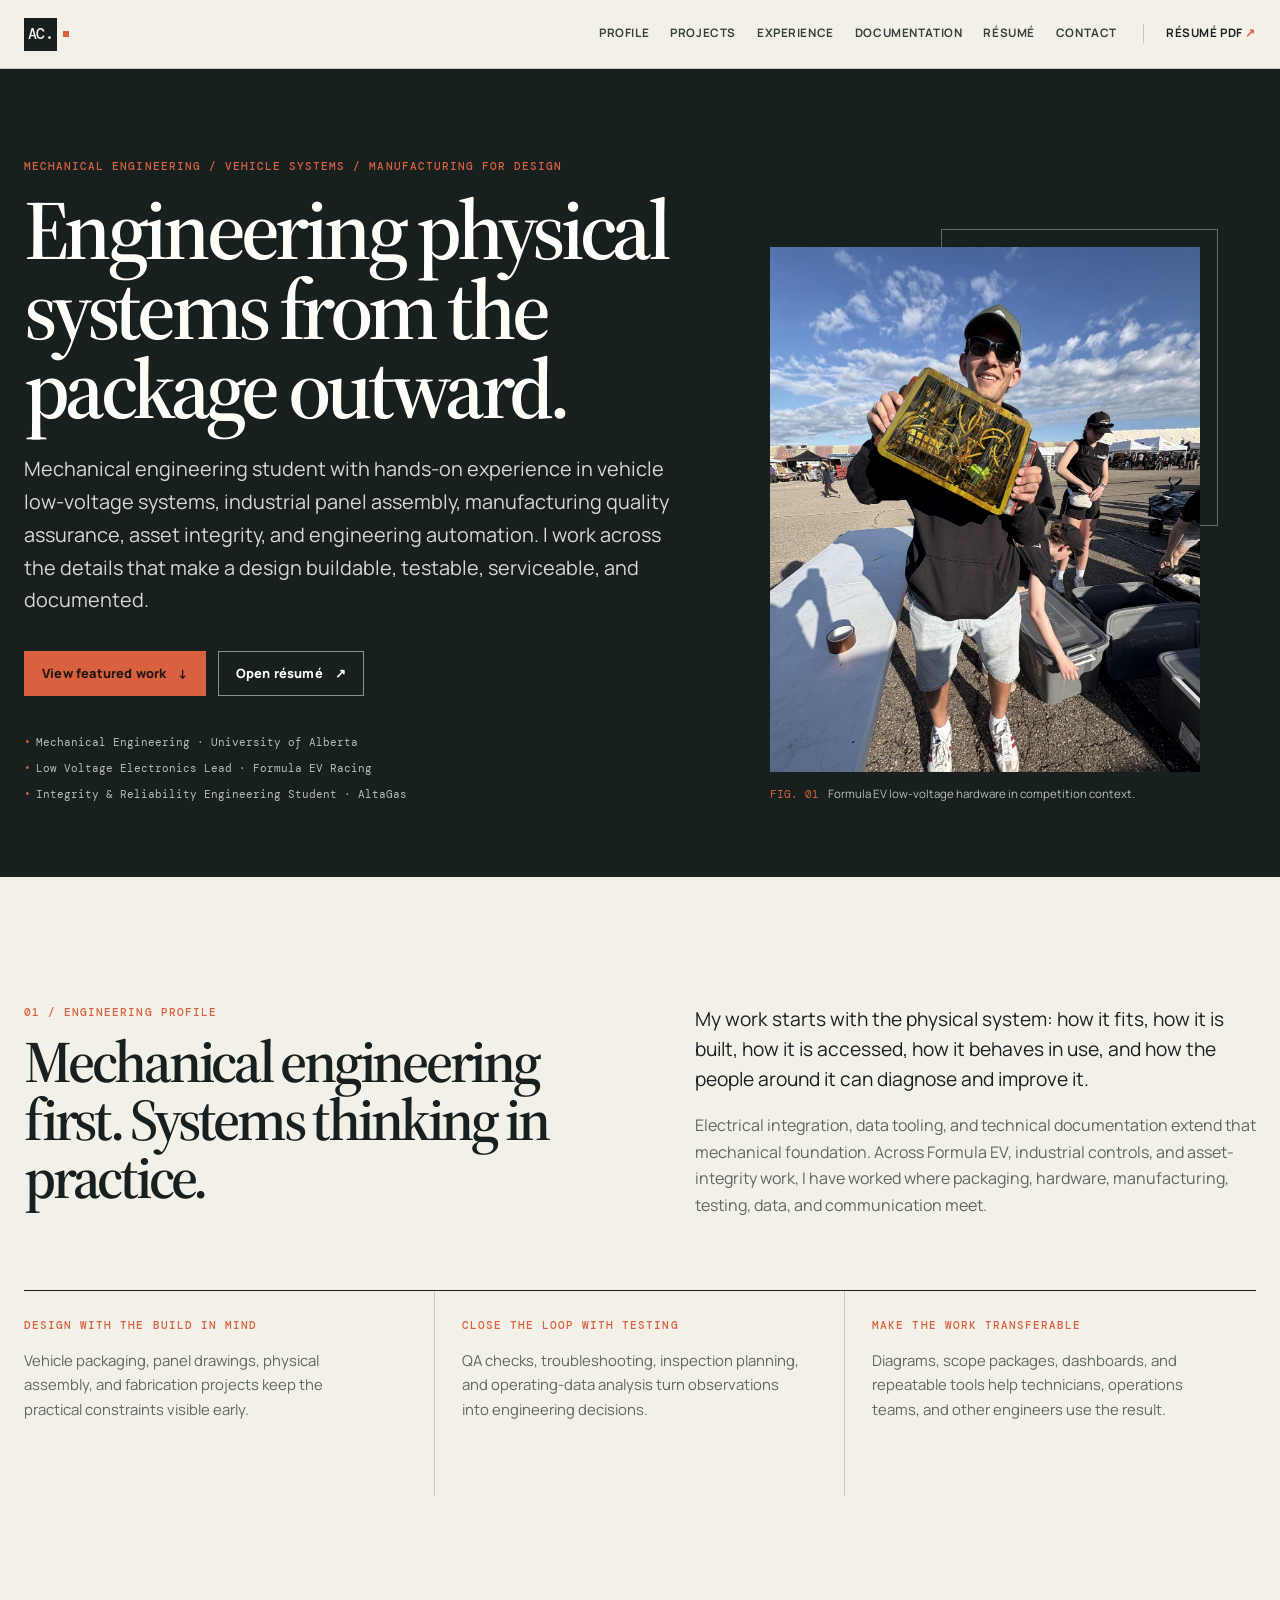
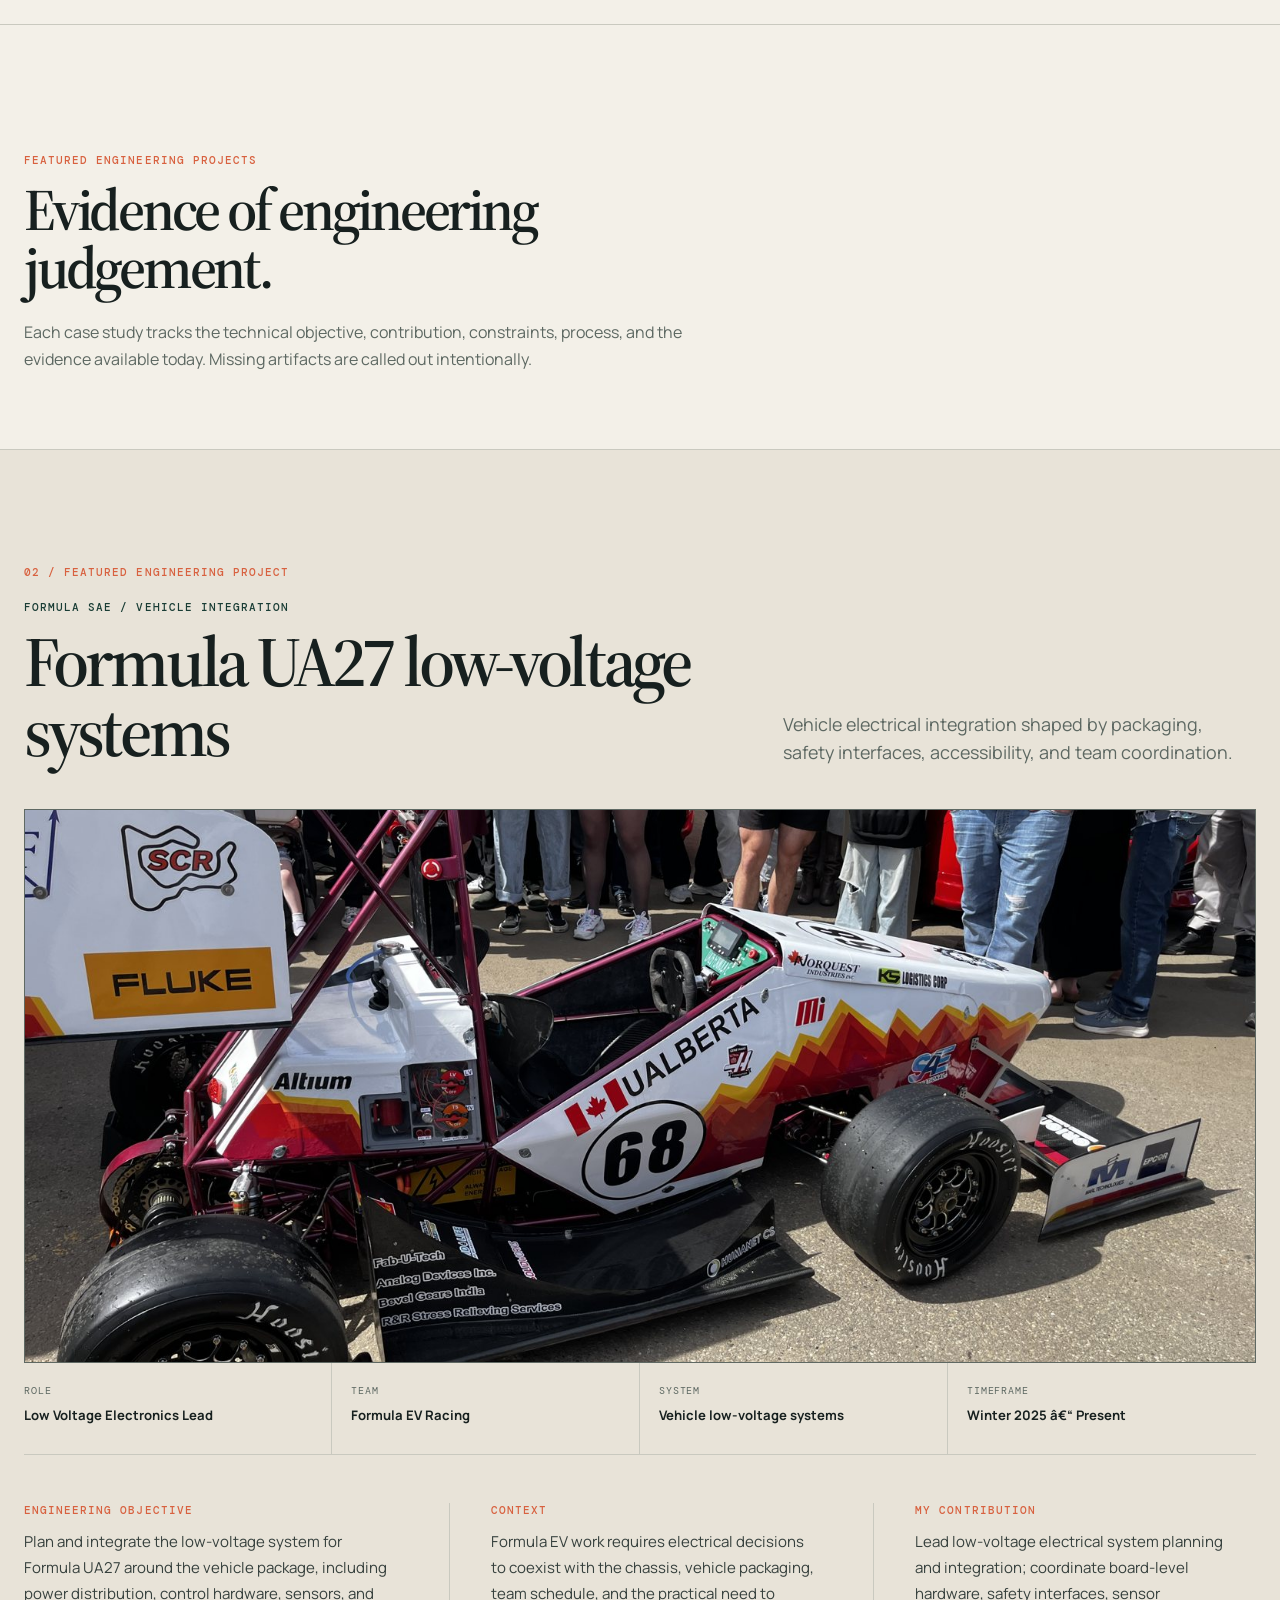
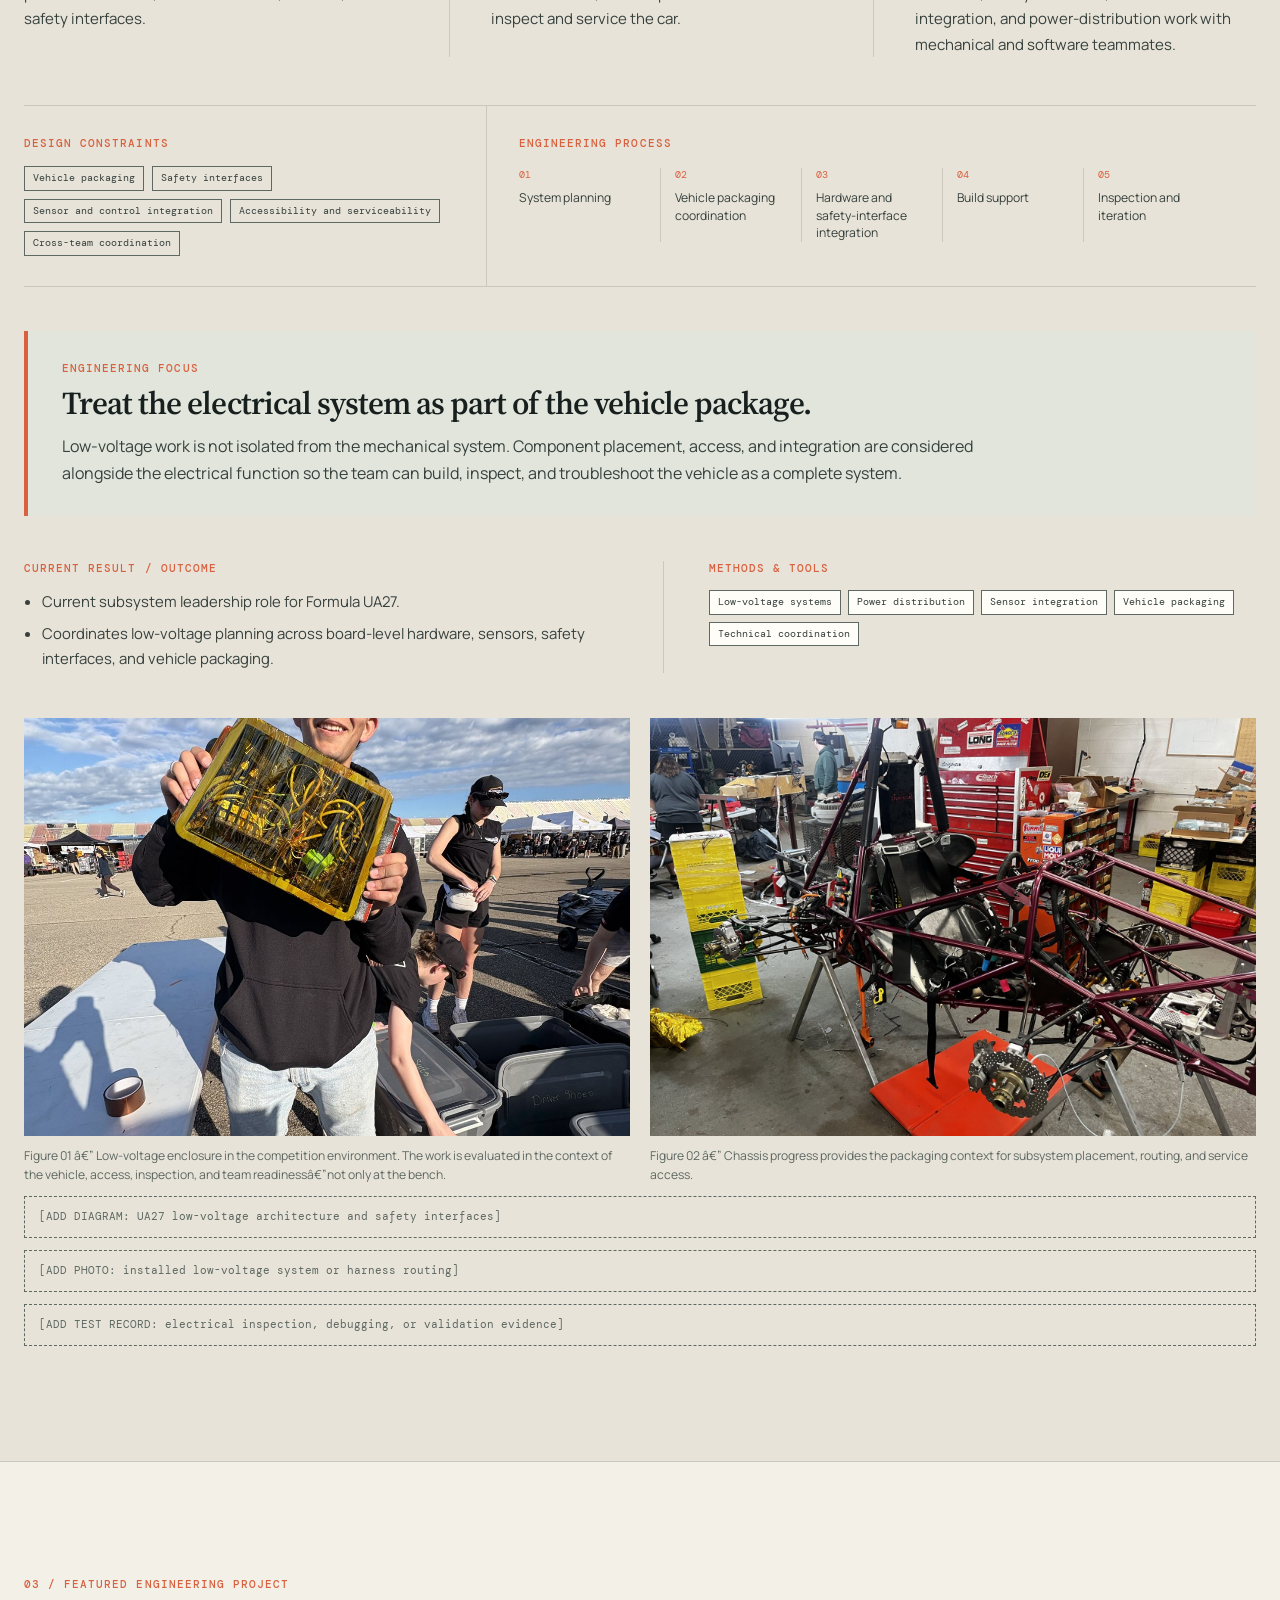
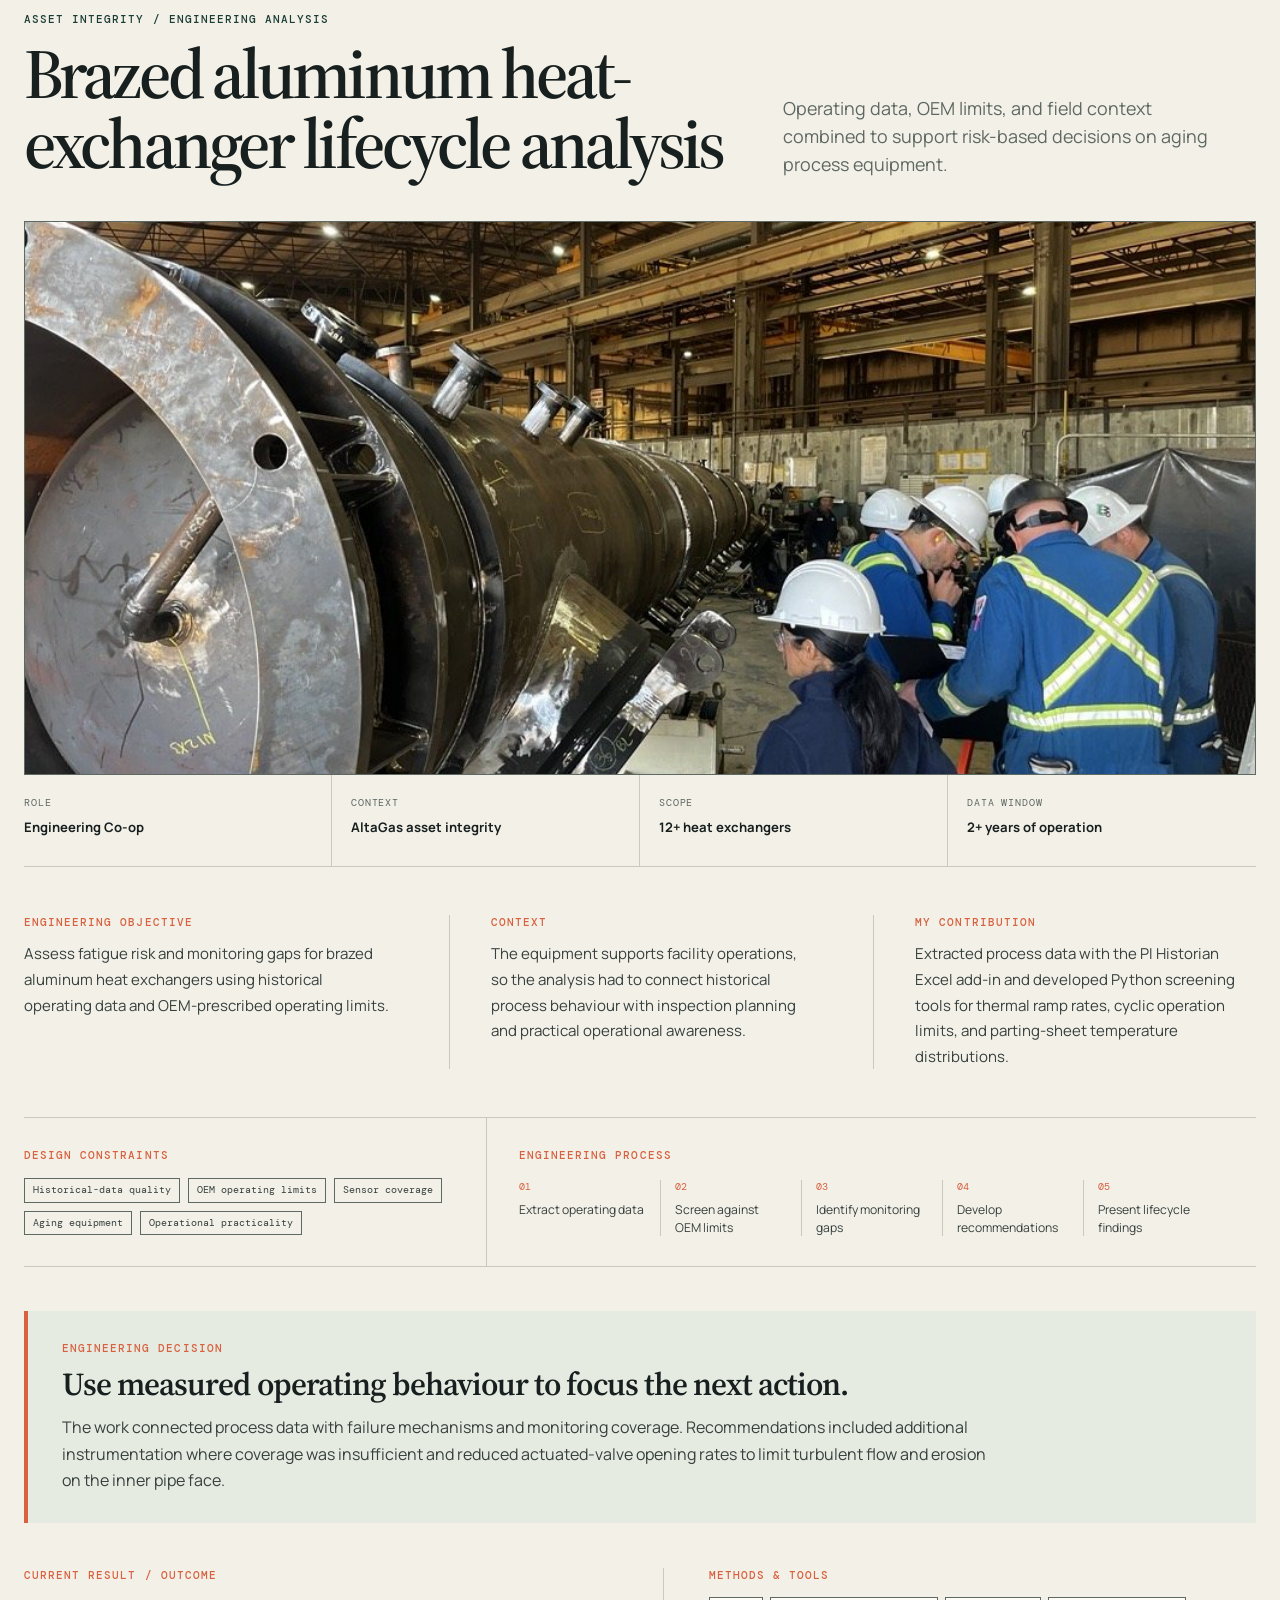
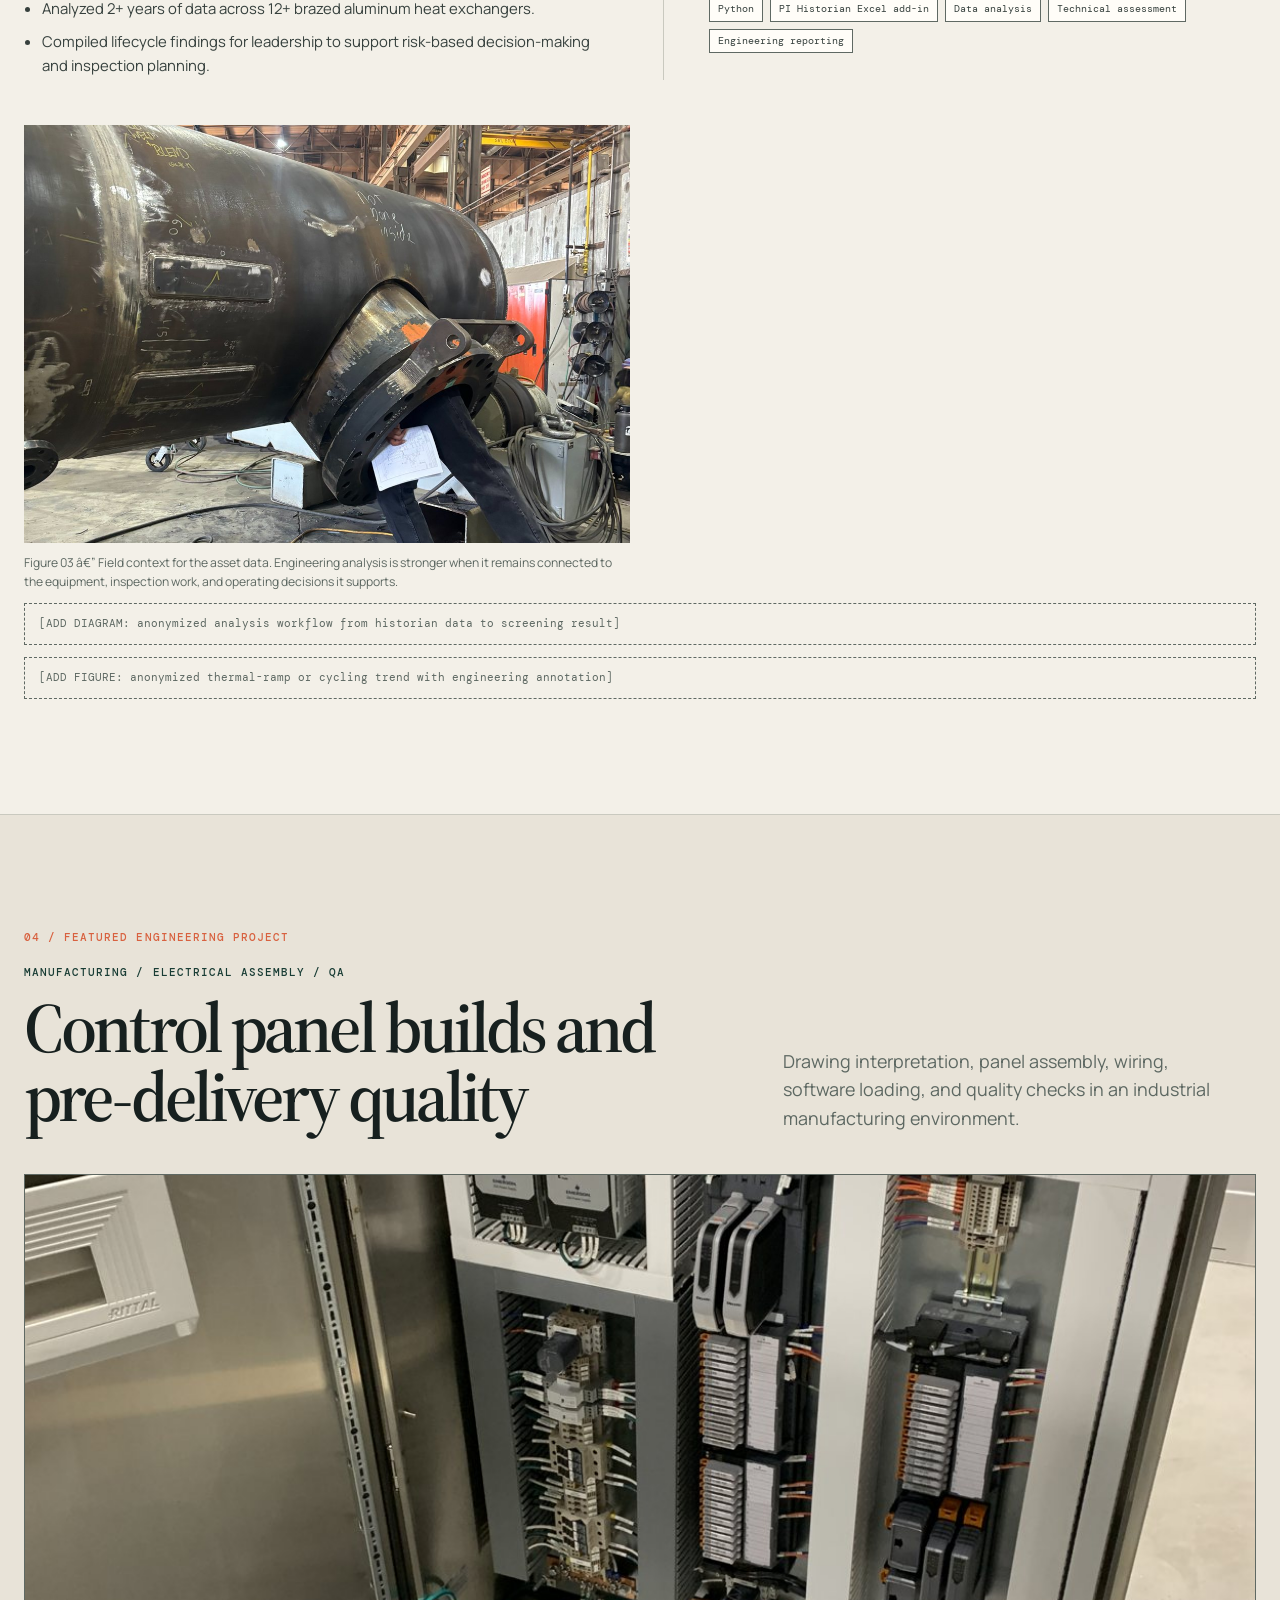
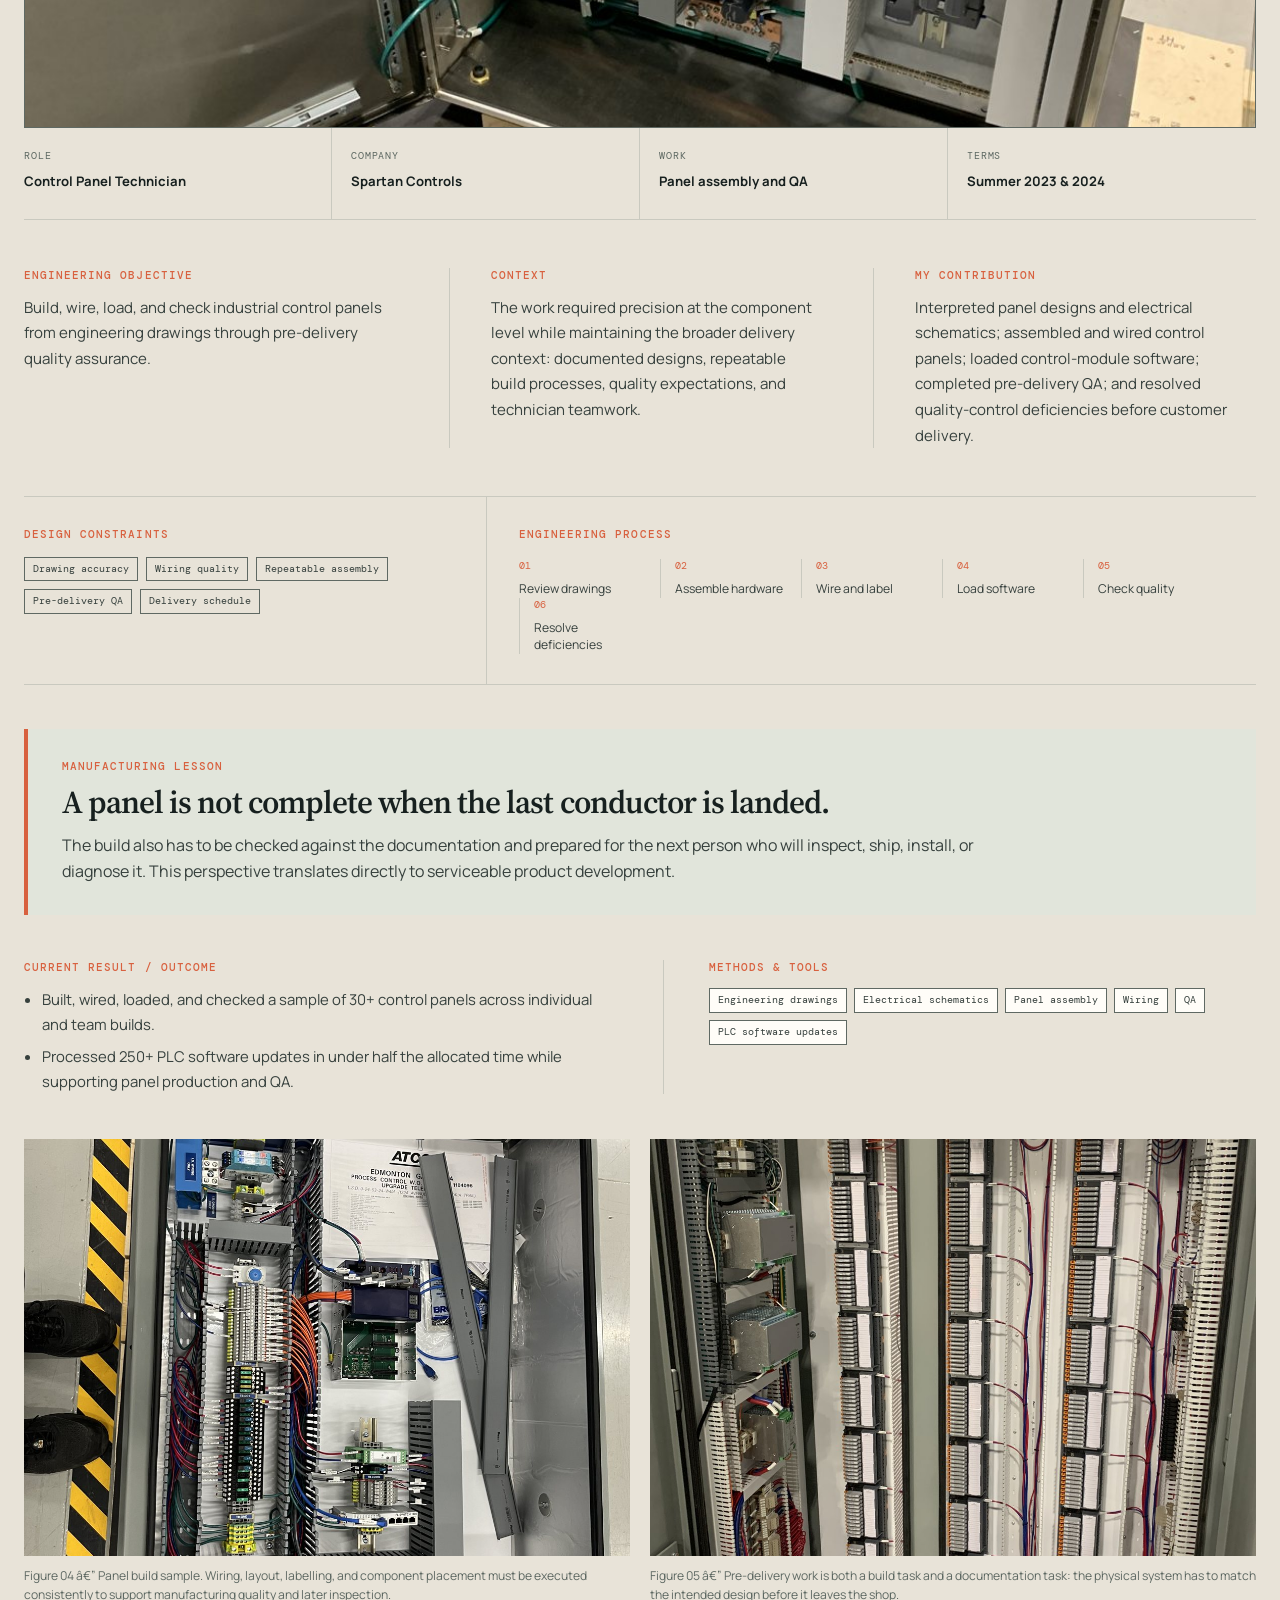
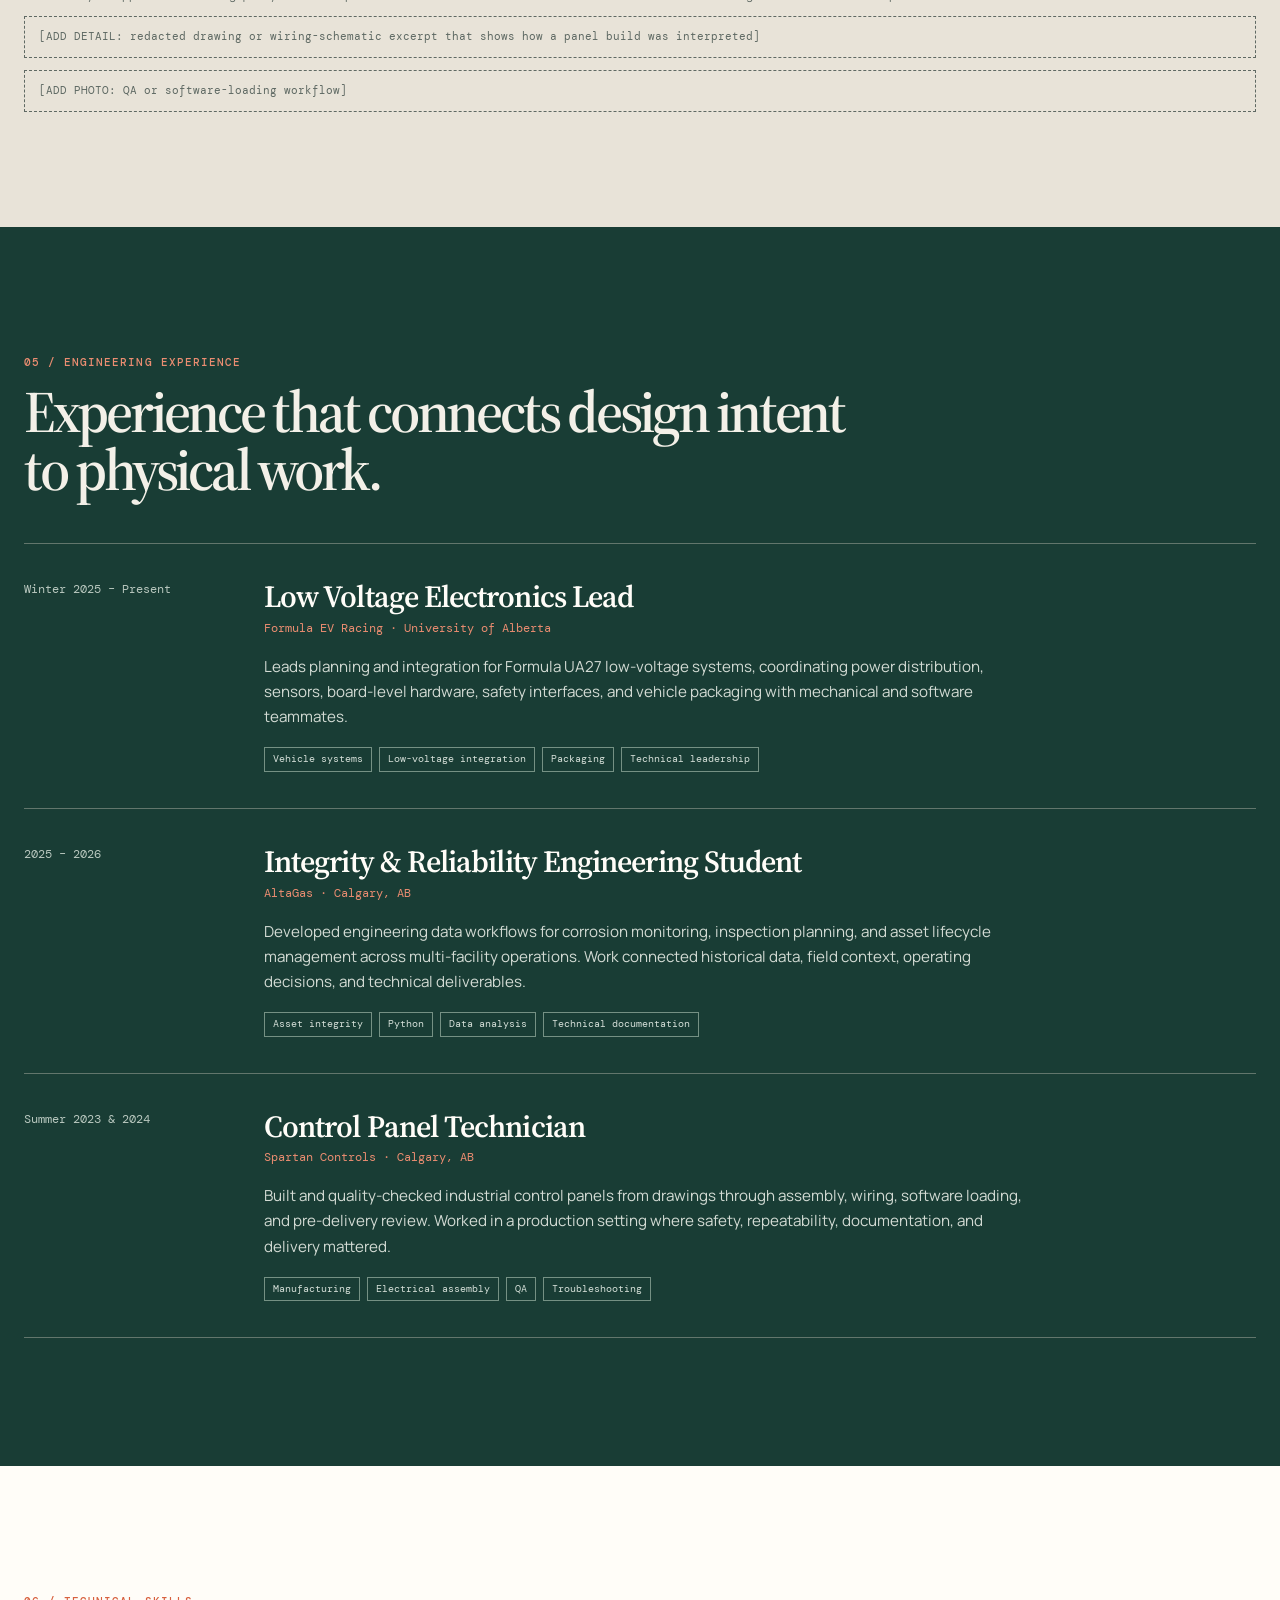
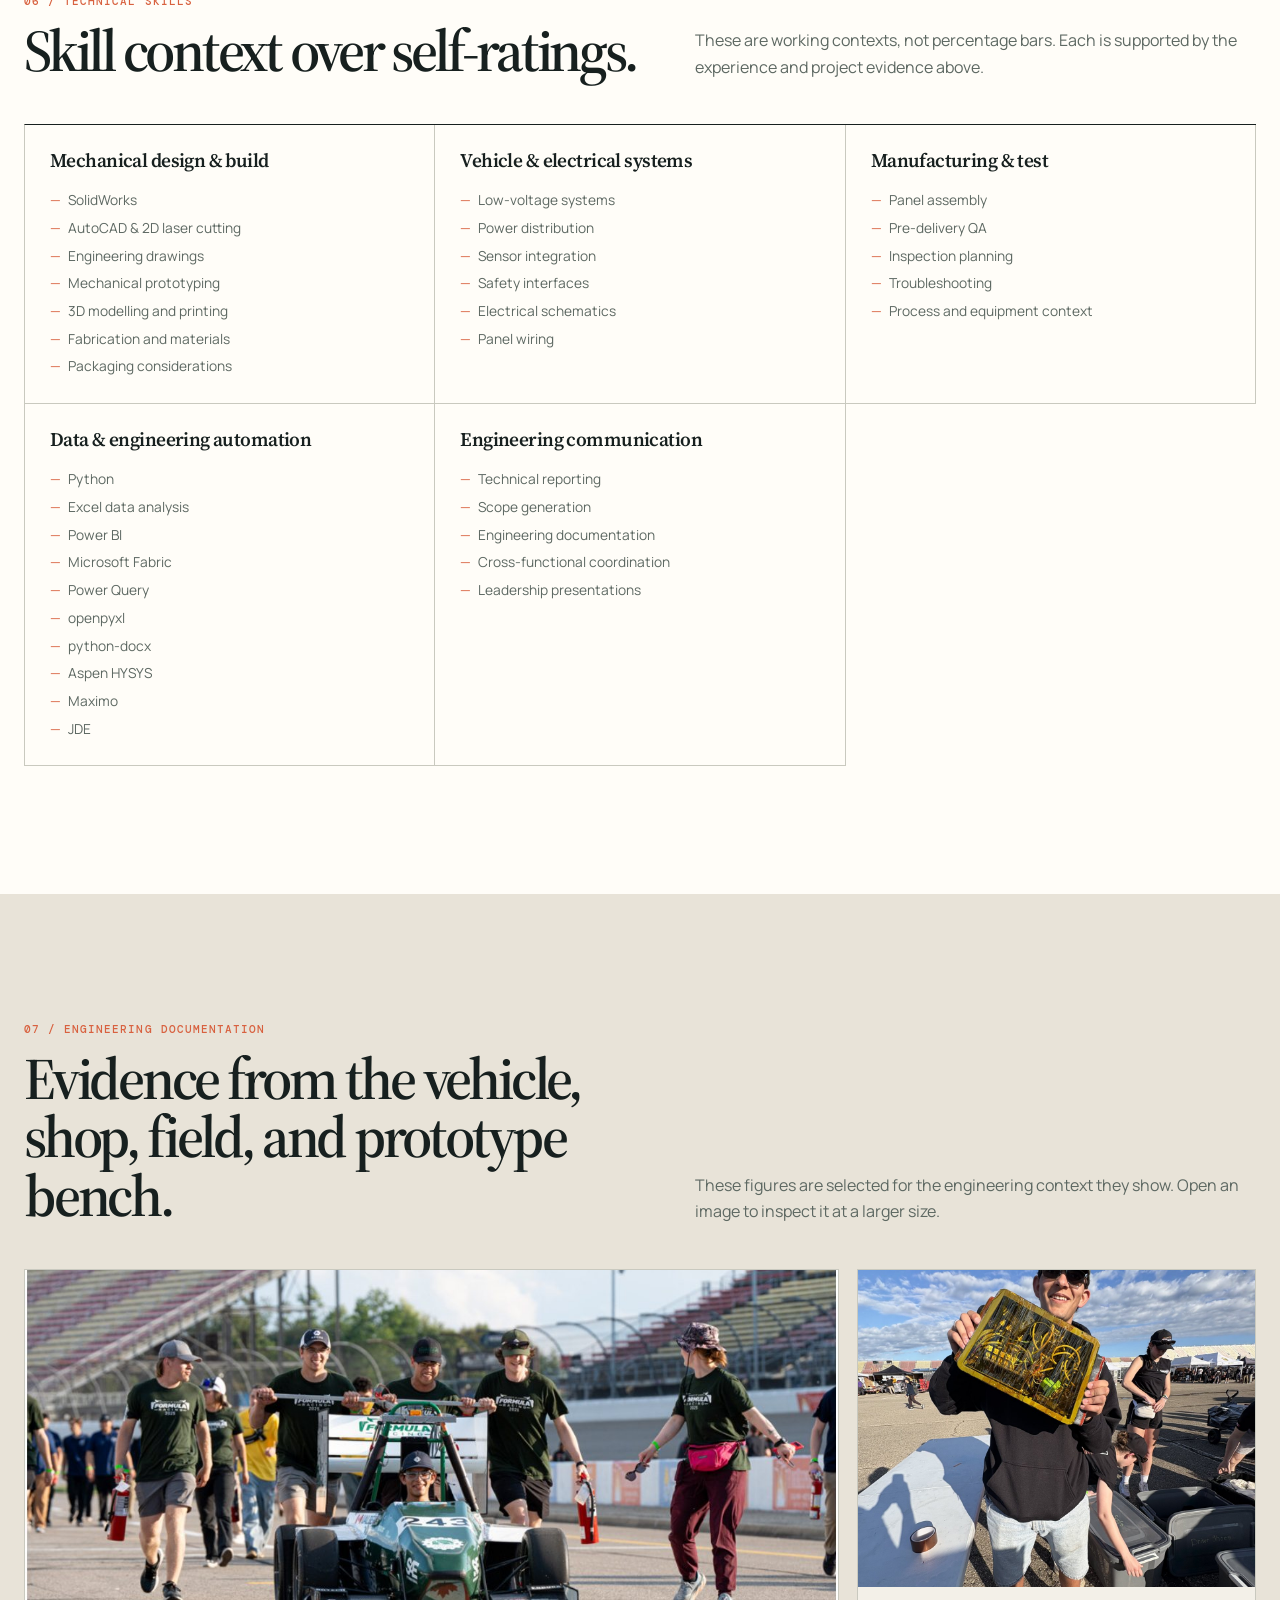
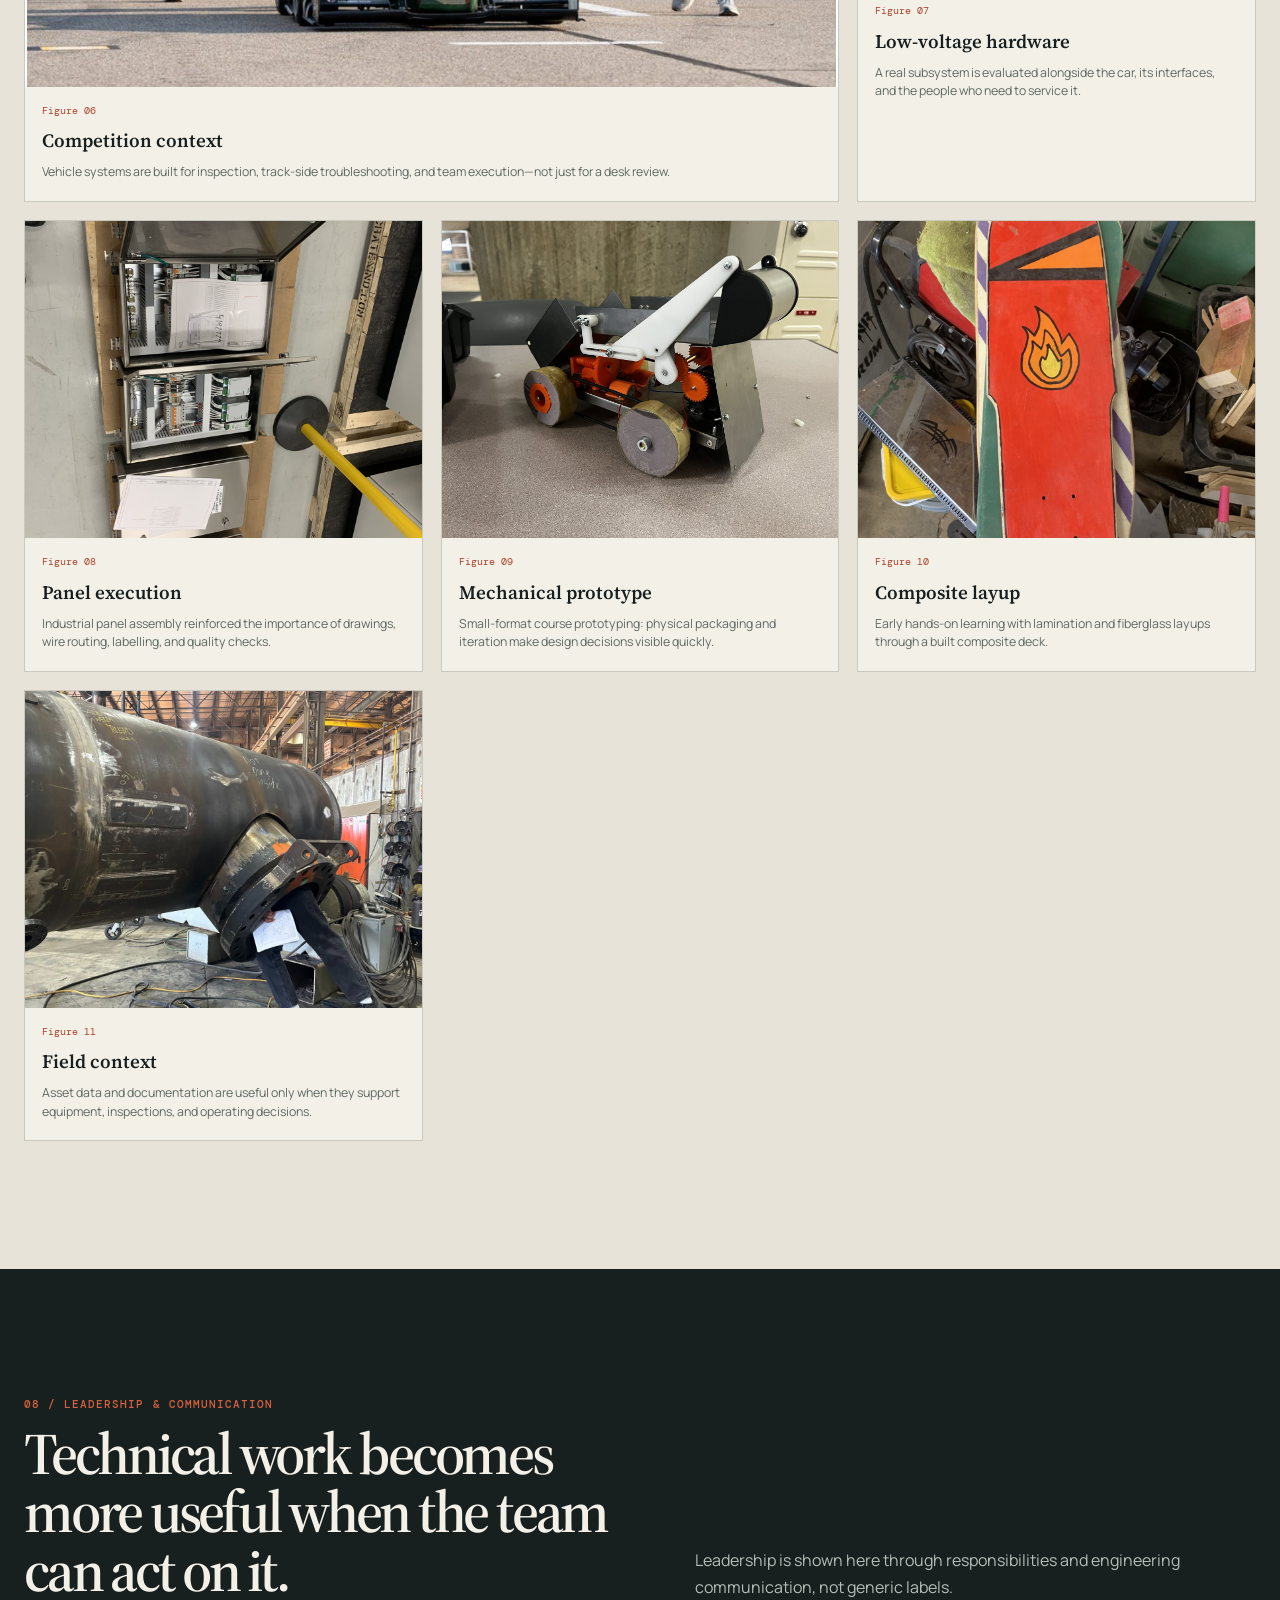
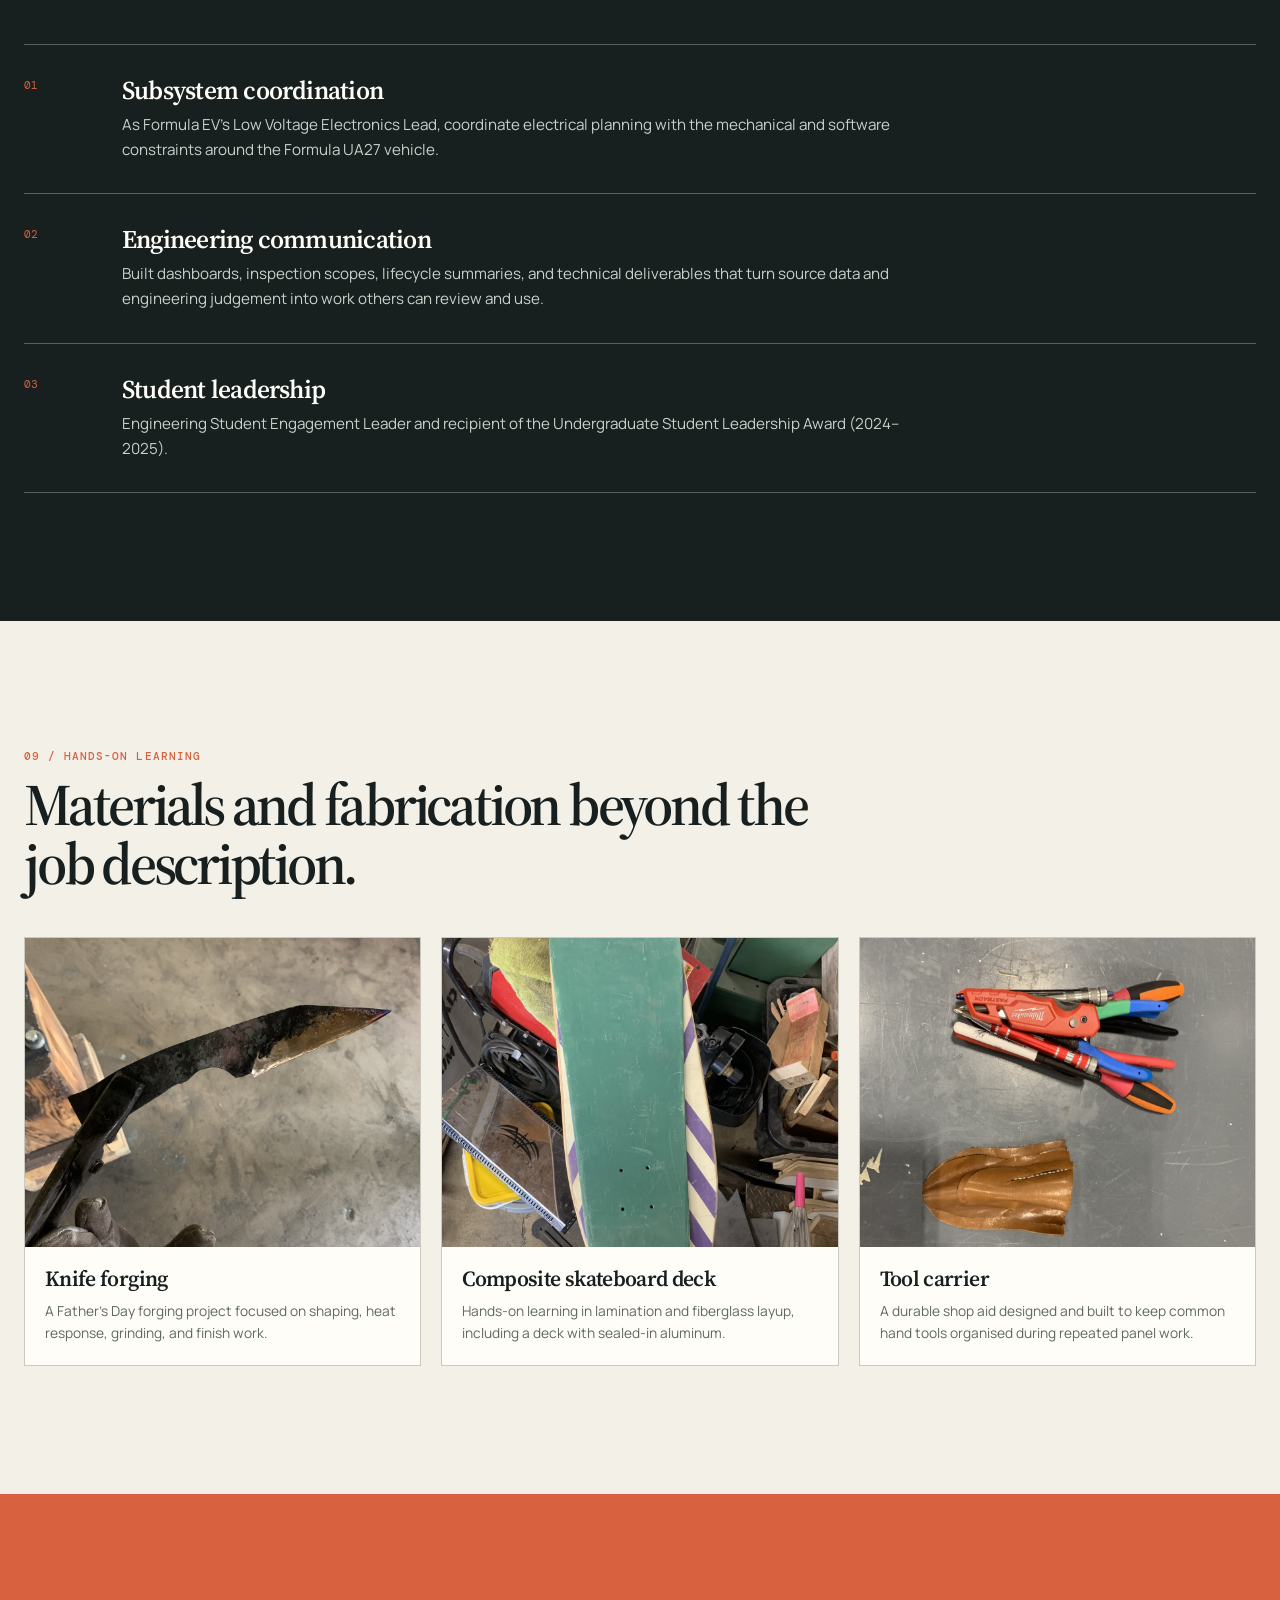
==== commit a0bb52e9: "changes" ====
--- a/index.html
+++ b/index.html
@@ -3,13 +3,13 @@
 <head>
     <meta charset="utf-8">
     <meta name="viewport" content="width=device-width, initial-scale=1">
-    <meta name="description" content="Ashwin Conrad is a mechanical engineering student with hands-on experience in automotive vehicle systems, manufacturing, testing, and engineering automation.">
+    <meta name="description" content="Ashwin Conrad is a mechanical engineering student with hands-on experience in automotive vehicle systems, manufacturing, testing, and engineering design, and automation.">
     <meta name="theme-color" content="#17201f">
-    <meta property="og:title" content="Ashwin Conrad | Mechanical Engineering & Automotive Systems">
+    <meta property="og:title" content="Ashwin Conrad | Mechanical Engineering Student">
     <meta property="og:description" content="Mechanical engineering, vehicle systems, manufacturing, and practical engineering work.">
     <meta property="og:type" content="website">
     <meta property="og:image" content="assets/photos/formula-ua27-lv-ac.jpg">
-    <title>Ashwin Conrad | Mechanical Engineering &amp; Automotive Systems Portfolio</title>
+    <title>Ashwin Conrad | Engineering Portfolio</title>
     <link rel="icon" href="data:image/svg+xml,%3Csvg xmlns='http://www.w3.org/2000/svg' viewBox='0 0 64 64'%3E%3Crect width='64' height='64' rx='10' fill='%2317201f'/%3E%3Cpath d='M15 45 28 17h8l13 28h-9l-3-7H26l-3 7h-8Zm14-14h5l-2.5-7-2.5 7Z' fill='%23dd5e31'/%3E%3C/svg%3E">
     <link rel="stylesheet" href="styles.css">
     <script src="script.js" defer></script>
@@ -18,7 +18,7 @@
     <a class="skip-link" href="#main">Skip to content</a>
     <header class="site-header">
         <nav class="site-nav container" aria-label="Primary navigation">
-            <a class="brand" href="#top" aria-label="Ashwin Conrad, home"><span>AC</span><i></i></a>
+            <a class="brand" href="#top" aria-label="Ashwin Conrad, home"><span>AC.</span><i></i></a>
             <div class="nav-links">
                 <a href="#profile">Profile</a>
                 <a href="#projects">Projects</a>
@@ -35,9 +35,9 @@
         <section class="hero" id="top" aria-labelledby="hero-title">
             <div class="container hero-grid">
                 <div class="hero-copy">
-                    <p class="kicker">MECHANICAL ENGINEERING / VEHICLE SYSTEMS / MANUFACTURING</p>
+                    <p class="kicker">MECHANICAL ENGINEERING / VEHICLE SYSTEMS / MANUFACTURING FOR DESIGN</p>
                     <h1 id="hero-title">Engineering physical systems from the package outward.</h1>
-                    <p class="hero-intro">Mechanical engineering student with hands-on experience in vehicle low-voltage systems, industrial panel assembly, manufacturing quality, asset integrity, and engineering automation. I work across the details that make a design buildable, testable, serviceable, and documented.</p>
+                    <p class="hero-intro">Mechanical engineering student with hands-on experience in vehicle low-voltage systems, industrial panel assembly, manufacturing quality assurance, asset integrity, and engineering automation. I work across the details that make a design buildable, testable, serviceable, and documented.</p>
                     <div class="hero-actions">
                         <a class="button button-primary" href="#projects">View featured work <span aria-hidden="true">↓</span></a>
                         <a class="button button-quiet" href="portfolio/resume.pdf" target="_blank" rel="noreferrer">Open résumé <span aria-hidden="true">↗</span></a>
@@ -45,12 +45,12 @@
                     <ul class="hero-facts" aria-label="Current roles and education">
                     <li>Mechanical Engineering · University of Alberta</li>
                     <li>Low Voltage Electronics Lead · Formula EV Racing</li>
-                    <li>Engineering Co-op · AltaGas</li>
+                    <li>Integrity &amp; Reliability Engineering Student · AltaGas</li>
                     </ul>
                 </div>
                                 <figure class="hero-figure figure-trigger">
-                    <button type="button" data-lightbox-src="assets/photos/formula-ua27-lv-ac.jpg" data-lightbox-alt="Ashwin Conrad holding a Formula EV low-voltage electrical enclosure during competition preparation" data-lightbox-caption="Formula EV work: low-voltage hardware in its vehicle and competition context." aria-label="Open Formula EV low-voltage hardware photo">
-                        <img src="assets/photos/formula-ua27-lv-ac.jpg" alt="Ashwin Conrad holding a Formula EV low-voltage electrical enclosure during competition preparation">
+                    <button type="button" data-lightbox-src="assets/photos/formula-ua27-lv-ac.jpg" data-lightbox-alt="Formula EV low-voltage electronics enclosure after passing rain test during competition" data-lightbox-caption="Formula EV work: low-voltage hardware in its vehicle and competition context." aria-label="Open Formula EV low-voltage hardware photo">
+                        <img src="assets/photos/formula-ua27-lv-ac.jpg" alt="Formula EV low-voltage electronics enclosure after passing rain test during competition">
                     </button>
                     <figcaption><span>FIG. 01</span> Formula EV low-voltage hardware in competition context.</figcaption>
                 </figure>
@@ -110,7 +110,7 @@
                         <div><dt>ROLE</dt><dd>Low Voltage Electronics Lead</dd></div>
                         <div><dt>TEAM</dt><dd>Formula EV Racing</dd></div>
                         <div><dt>SYSTEM</dt><dd>Vehicle low-voltage systems</dd></div>
-                        <div><dt>TIMEFRAME</dt><dd>Winter 2025 – Present</dd></div>
+                        <div><dt>TIMEFRAME</dt><dd>Winter 2025 â€“ Present</dd></div>
                     </dl>
                     <div class="case-study-summary">
                         <div>
@@ -162,16 +162,16 @@
                     </div>
                     <div class="case-figures">
                         <figure class="engineering-figure figure-trigger">
-                            <button type="button" data-lightbox-src="assets/photos/formula-ua27-lv-ac.jpg" data-lightbox-alt="Ashwin holding the Formula EV low-voltage enclosure at competition" data-lightbox-caption="Figure 01 — Low-voltage enclosure in the competition environment. The work is evaluated in the context of the vehicle, access, inspection, and team readiness—not only at the bench.">
+                            <button type="button" data-lightbox-src="assets/photos/formula-ua27-lv-ac.jpg" data-lightbox-alt="Ashwin holding the Formula EV low-voltage enclosure at competition" data-lightbox-caption="Figure 01 â€” Low-voltage enclosure in the competition environment. The work is evaluated in the context of the vehicle, access, inspection, and team readinessâ€”not only at the bench.">
                                 <img src="assets/photos/formula-ua27-lv-ac.jpg" alt="Ashwin holding the Formula EV low-voltage enclosure at competition" loading="lazy" decoding="async">
                             </button>
-                            <figcaption>Figure 01 — Low-voltage enclosure in the competition environment. The work is evaluated in the context of the vehicle, access, inspection, and team readiness—not only at the bench.</figcaption>
+                            <figcaption>Figure 01 â€” Low-voltage enclosure in the competition environment. The work is evaluated in the context of the vehicle, access, inspection, and team readinessâ€”not only at the bench.</figcaption>
                         </figure>
                         <figure class="engineering-figure figure-trigger">
-                            <button type="button" data-lightbox-src="assets/photos/formula-ua27-frame-progress.jpg" data-lightbox-alt="Formula vehicle chassis progressing through fabrication" data-lightbox-caption="Figure 02 — Chassis progress provides the packaging context for subsystem placement, routing, and service access.">
+                            <button type="button" data-lightbox-src="assets/photos/formula-ua27-frame-progress.jpg" data-lightbox-alt="Formula vehicle chassis progressing through fabrication" data-lightbox-caption="Figure 02 â€” Chassis progress provides the packaging context for subsystem placement, routing, and service access.">
                                 <img src="assets/photos/formula-ua27-frame-progress.jpg" alt="Formula vehicle chassis progressing through fabrication" loading="lazy" decoding="async">
                             </button>
-                            <figcaption>Figure 02 — Chassis progress provides the packaging context for subsystem placement, routing, and service access.</figcaption>
+                            <figcaption>Figure 02 â€” Chassis progress provides the packaging context for subsystem placement, routing, and service access.</figcaption>
                         </figure>
                     </div>
                     <div class="asset-needed">[ADD DIAGRAM: UA27 low-voltage architecture and safety interfaces]</div>
@@ -250,10 +250,10 @@
                     </div>
                     <div class="case-figures">
                         <figure class="engineering-figure figure-trigger">
-                            <button type="button" data-lightbox-src="assets/photos/altagas-field-inspection-2.jpg" data-lightbox-alt="Field inspection activity around AltaGas equipment" data-lightbox-caption="Figure 03 — Field context for the asset data. Engineering analysis is stronger when it remains connected to the equipment, inspection work, and operating decisions it supports.">
+                            <button type="button" data-lightbox-src="assets/photos/altagas-field-inspection-2.jpg" data-lightbox-alt="Field inspection activity around AltaGas equipment" data-lightbox-caption="Figure 03 â€” Field context for the asset data. Engineering analysis is stronger when it remains connected to the equipment, inspection work, and operating decisions it supports.">
                                 <img src="assets/photos/altagas-field-inspection-2.jpg" alt="Field inspection activity around AltaGas equipment" loading="lazy" decoding="async">
                             </button>
-                            <figcaption>Figure 03 — Field context for the asset data. Engineering analysis is stronger when it remains connected to the equipment, inspection work, and operating decisions it supports.</figcaption>
+                            <figcaption>Figure 03 â€” Field context for the asset data. Engineering analysis is stronger when it remains connected to the equipment, inspection work, and operating decisions it supports.</figcaption>
                         </figure>
                     </div>
                     <div class="asset-needed">[ADD DIAGRAM: anonymized analysis workflow from historian data to screening result]</div>
@@ -332,16 +332,16 @@
                     </div>
                     <div class="case-figures">
                         <figure class="engineering-figure figure-trigger">
-                            <button type="button" data-lightbox-src="assets/photos/spartan-panel-1.jpg" data-lightbox-alt="Electrical control panel with neatly routed and labelled wiring" data-lightbox-caption="Figure 04 — Panel build sample. Wiring, layout, labelling, and component placement must be executed consistently to support manufacturing quality and later inspection.">
+                            <button type="button" data-lightbox-src="assets/photos/spartan-panel-1.jpg" data-lightbox-alt="Electrical control panel with neatly routed and labelled wiring" data-lightbox-caption="Figure 04 â€” Panel build sample. Wiring, layout, labelling, and component placement must be executed consistently to support manufacturing quality and later inspection.">
                                 <img src="assets/photos/spartan-panel-1.jpg" alt="Electrical control panel with neatly routed and labelled wiring" loading="lazy" decoding="async">
                             </button>
-                            <figcaption>Figure 04 — Panel build sample. Wiring, layout, labelling, and component placement must be executed consistently to support manufacturing quality and later inspection.</figcaption>
+                            <figcaption>Figure 04 â€” Panel build sample. Wiring, layout, labelling, and component placement must be executed consistently to support manufacturing quality and later inspection.</figcaption>
                         </figure>
                         <figure class="engineering-figure figure-trigger">
-                            <button type="button" data-lightbox-src="assets/photos/spartan-panel-4.jpg" data-lightbox-alt="Industrial electrical control panel during assembly or inspection" data-lightbox-caption="Figure 05 — Pre-delivery work is both a build task and a documentation task: the physical system has to match the intended design before it leaves the shop.">
+                            <button type="button" data-lightbox-src="assets/photos/spartan-panel-4.jpg" data-lightbox-alt="Industrial electrical control panel during assembly or inspection" data-lightbox-caption="Figure 05 â€” Pre-delivery work is both a build task and a documentation task: the physical system has to match the intended design before it leaves the shop.">
                                 <img src="assets/photos/spartan-panel-4.jpg" alt="Industrial electrical control panel during assembly or inspection" loading="lazy" decoding="async">
                             </button>
-                            <figcaption>Figure 05 — Pre-delivery work is both a build task and a documentation task: the physical system has to match the intended design before it leaves the shop.</figcaption>
+                            <figcaption>Figure 05 â€” Pre-delivery work is both a build task and a documentation task: the physical system has to match the intended design before it leaves the shop.</figcaption>
                         </figure>
                     </div>
                     <div class="asset-needed">[ADD DETAIL: redacted drawing or wiring-schematic excerpt that shows how a panel build was interpreted]</div>
@@ -360,7 +360,7 @@
                         <p class="experience-date">Winter 2025 – Present</p>
                         <div>
                             <h3>Low Voltage Electronics Lead</h3>
-                            <p class="experience-org">Formula EV Racing · University of Calgary</p>
+                            <p class="experience-org">Formula EV Racing · University of Alberta</p>
                             <p>Leads planning and integration for Formula UA27 low-voltage systems, coordinating power distribution, sensors, board-level hardware, safety interfaces, and vehicle packaging with mechanical and software teammates.</p>
                             <div class="tag-list"><span>Vehicle systems</span><span>Low-voltage integration</span><span>Packaging</span><span>Technical leadership</span></div>
                         </div>
@@ -368,7 +368,7 @@
                     <article class="experience-row">
                         <p class="experience-date">2025 – 2026</p>
                         <div>
-                            <h3>Engineering Co-op</h3>
+                            <h3>Integrity &amp; Reliability Engineering Student</h3>
                             <p class="experience-org">AltaGas · Calgary, AB</p>
                             <p>Developed engineering data workflows for corrosion monitoring, inspection planning, and asset lifecycle management across multi-facility operations. Work connected historical data, field context, operating decisions, and technical deliverables.</p>
                             <div class="tag-list"><span>Asset integrity</span><span>Python</span><span>Data analysis</span><span>Technical documentation</span></div>
@@ -516,7 +516,7 @@
                     <a href="mailto:conrad.ashwin@gmail.com">Email Ashwin <span aria-hidden="true">↗</span></a>
                     <a href="https://www.linkedin.com/in/ashwin-conrad-17b6722a0/" target="_blank" rel="noreferrer">LinkedIn <span aria-hidden="true">↗</span></a>
                     <a href="https://github.com/ashwin-conrad" target="_blank" rel="noreferrer">GitHub <span aria-hidden="true">↗</span></a>
-                    <a href="portfolio/resume.pdf" target="_blank" rel="noreferrer">Download résumé (PDF) <span aria-hidden="true">↗</span></a>
+                    <a href="portfolio/resume.pdf" target="_blank" rel="noreferrer">Download Resume (PDF) <span aria-hidden="true">↗</span></a>
                 </div>
             </div>
         </section>
--- a/styles.css
+++ b/styles.css
@@ -1,4 +1,4 @@
-/* Generated by scripts/build_site.py. Edit content/details.json for content and scripts/site_renderer.py for presentation. */
+/* Generated by scripts/portfolio.py build. Edit content/design-tokens.json for visual foundations, content/details.json for content, and scripts/site_renderer.py for presentation. */
 @import url("https://fonts.googleapis.com/css2?family=DM+Mono:wght@400;500&family=Manrope:wght@400;500;600;700;800&family=Source+Serif+4:opsz,wght@8..60,600;8..60,700&display=swap");
 
 :root {
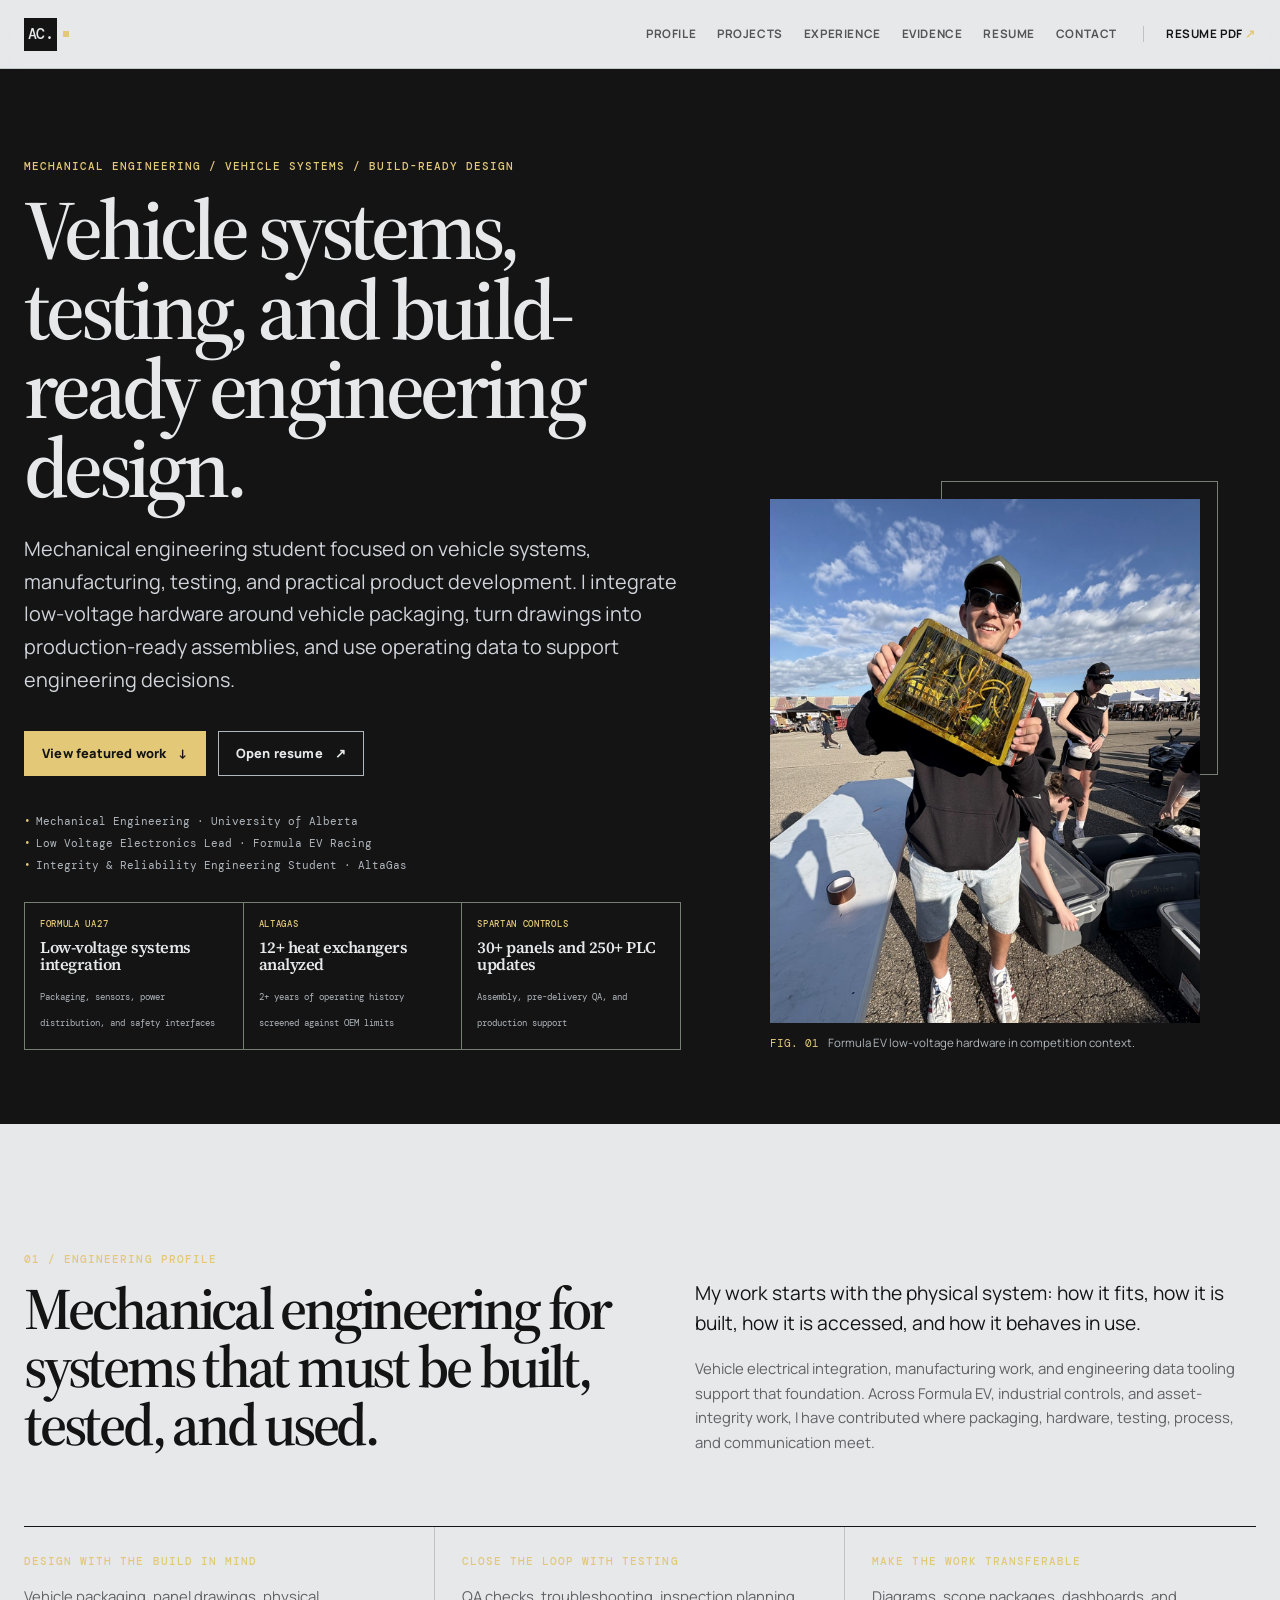
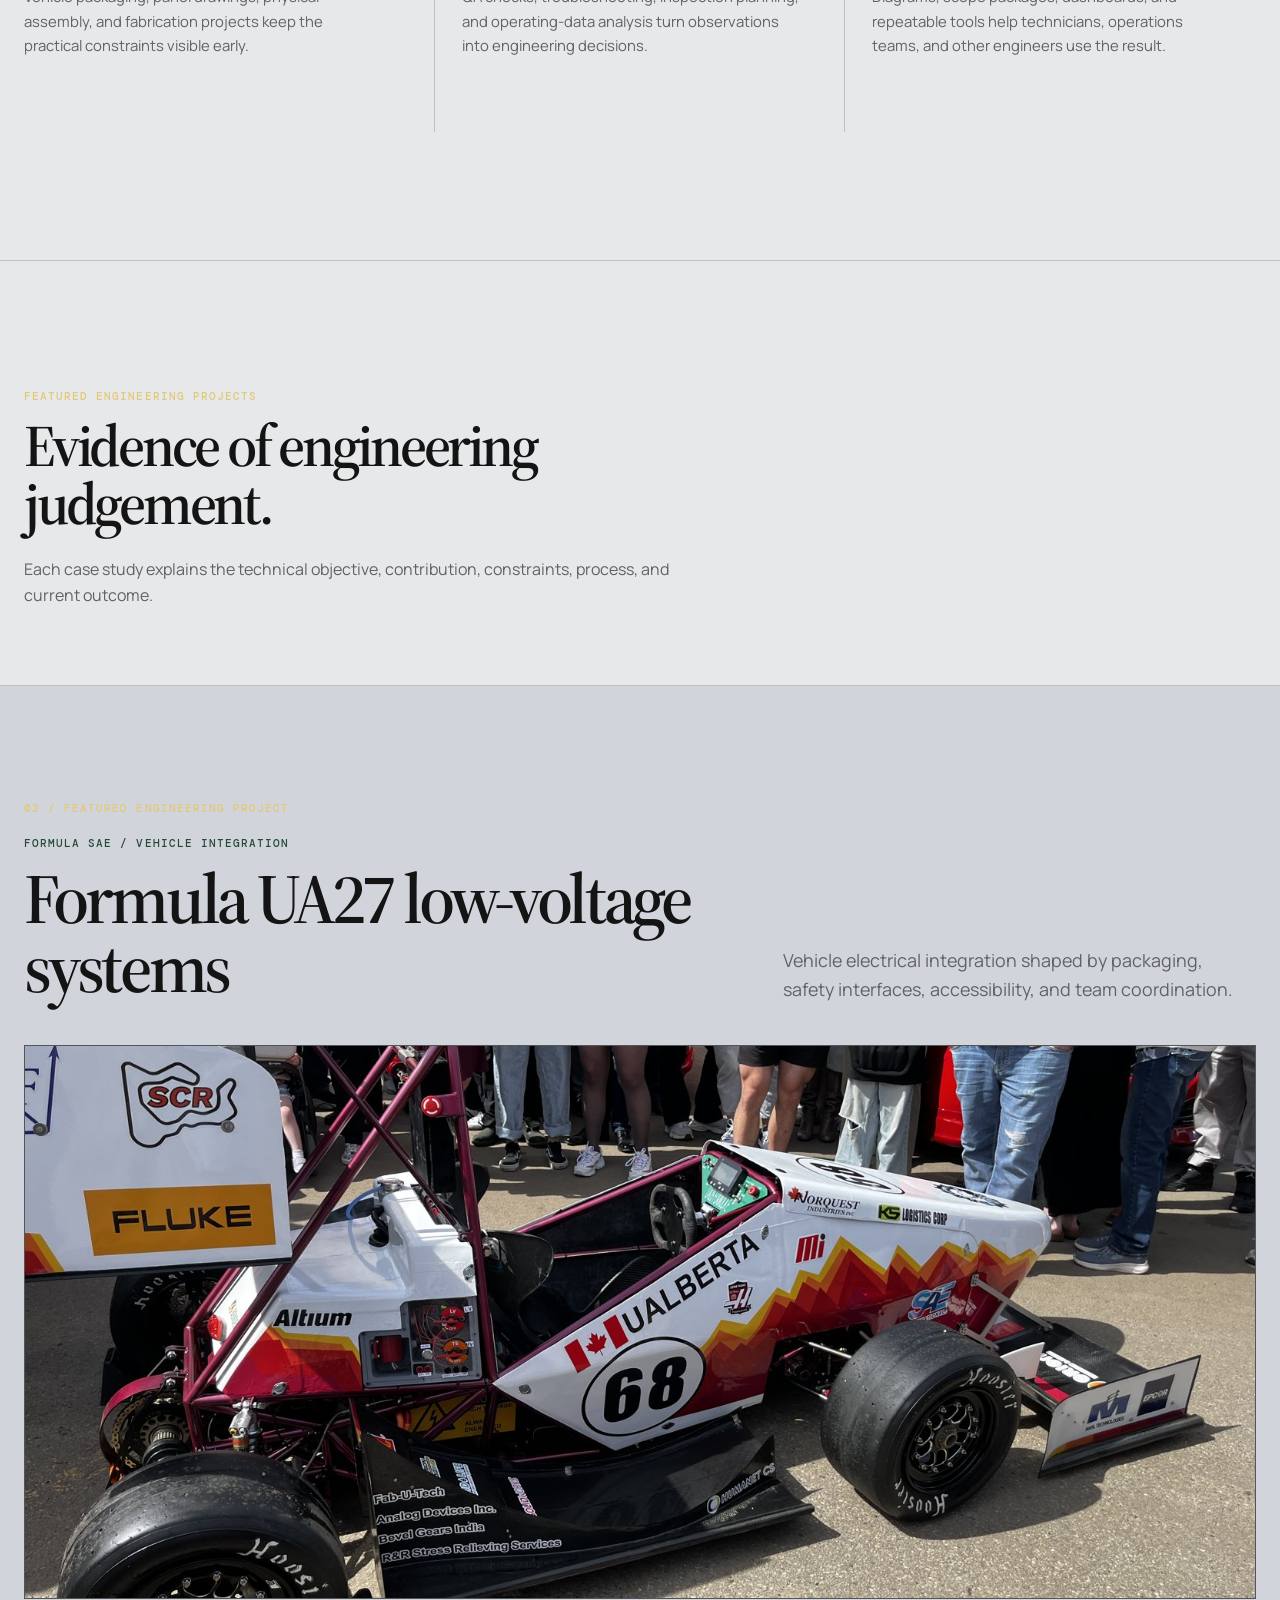
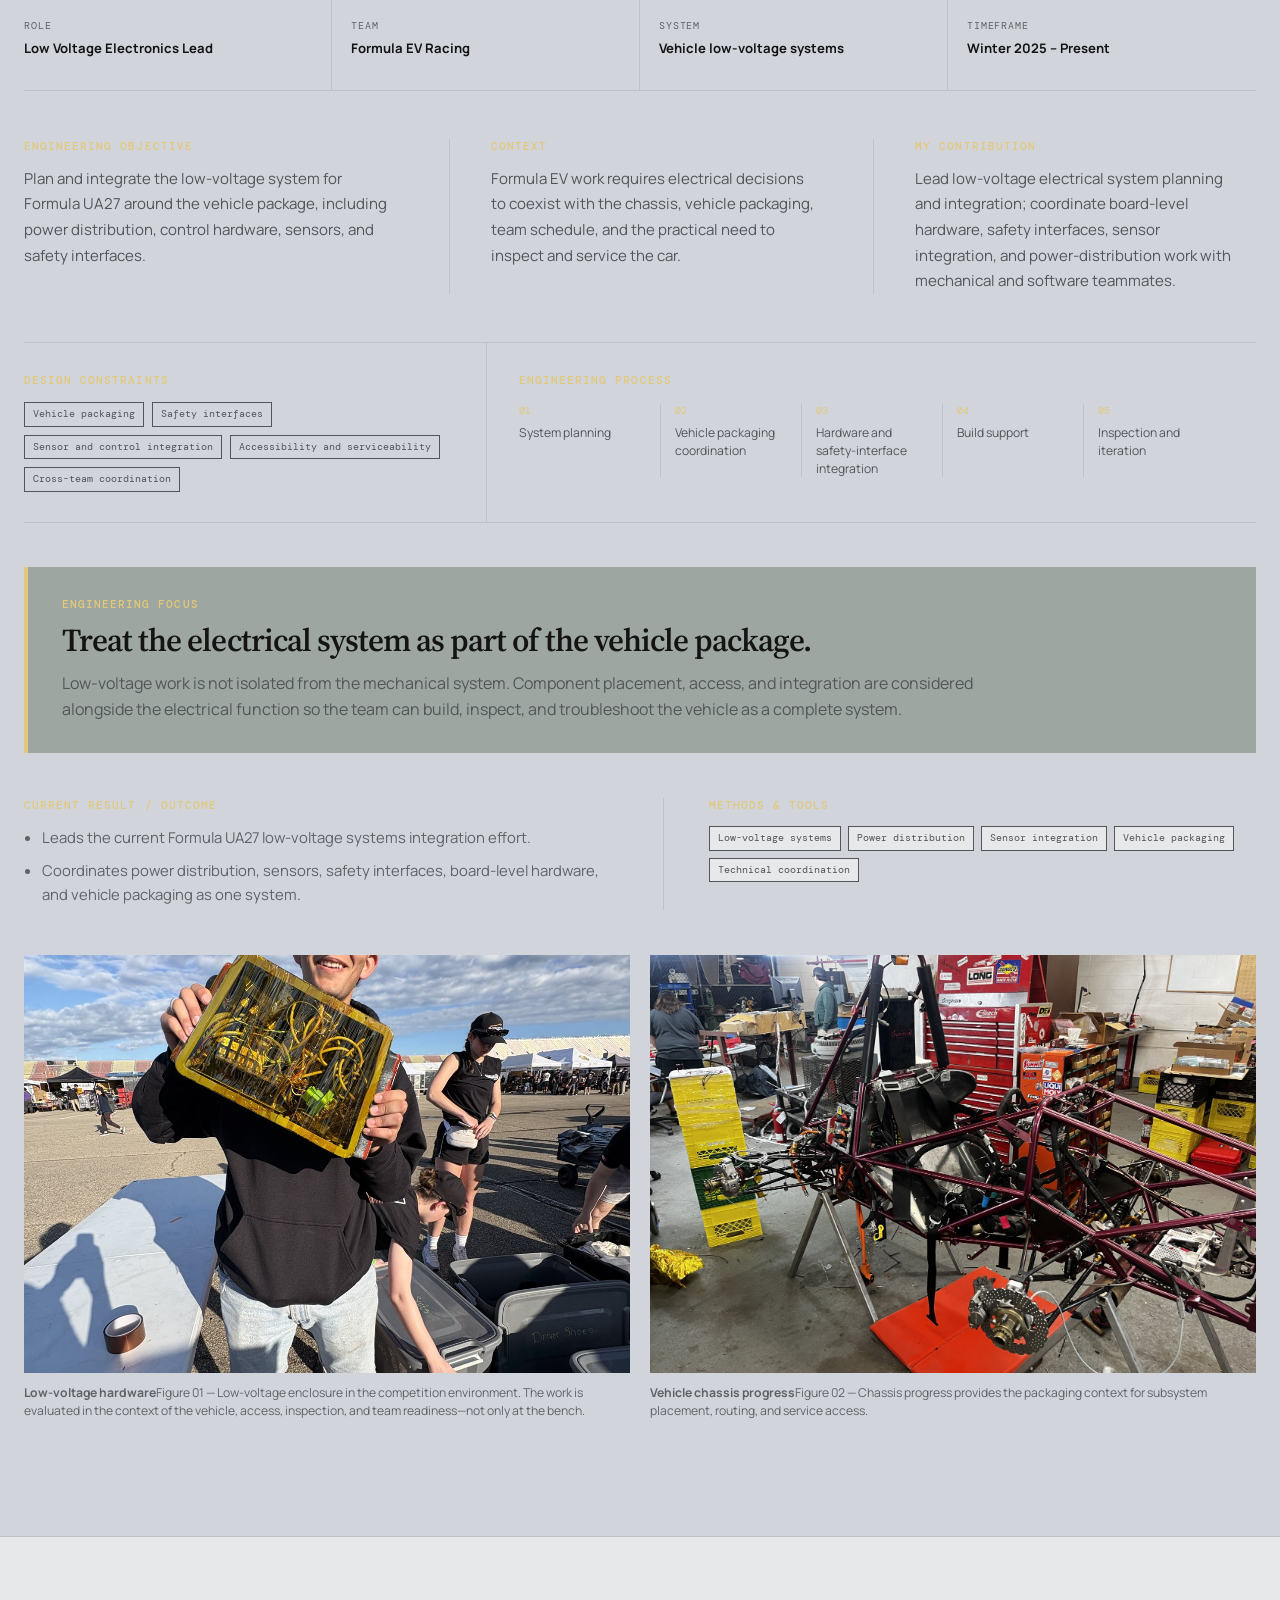
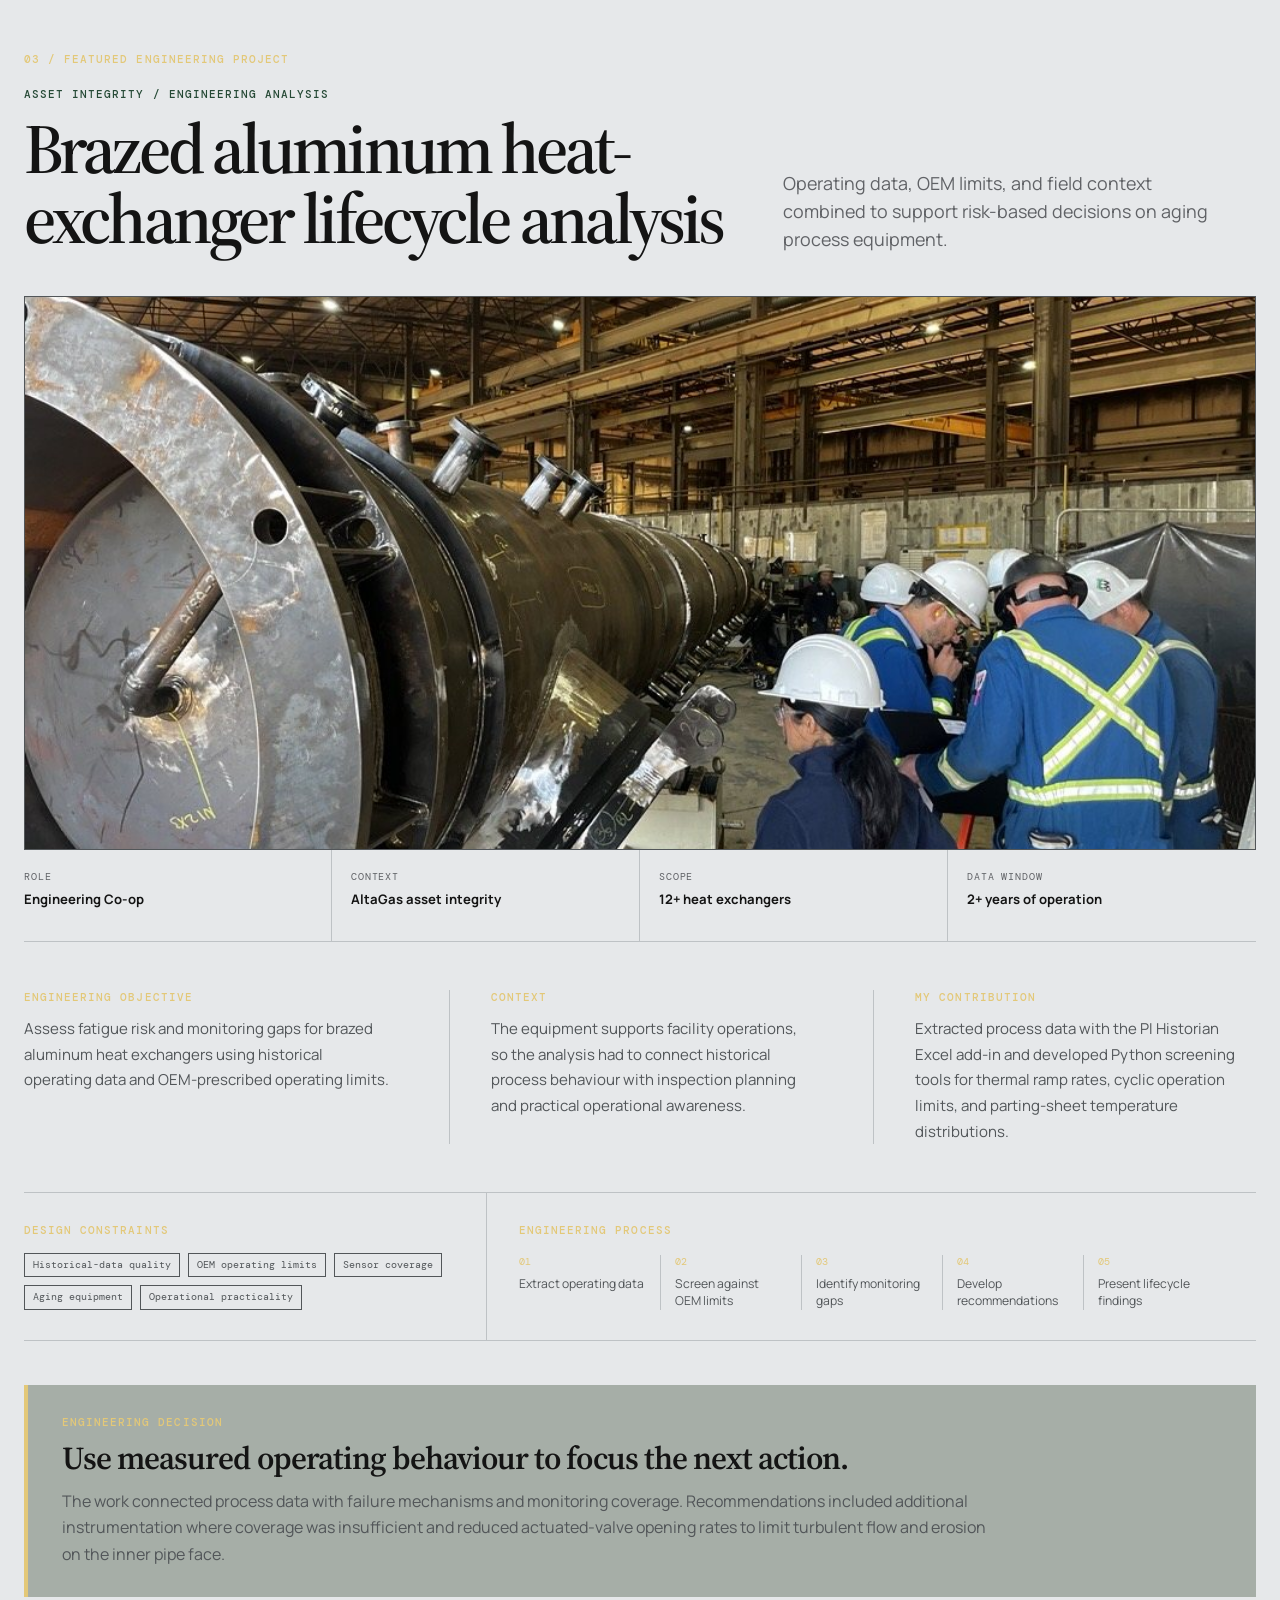
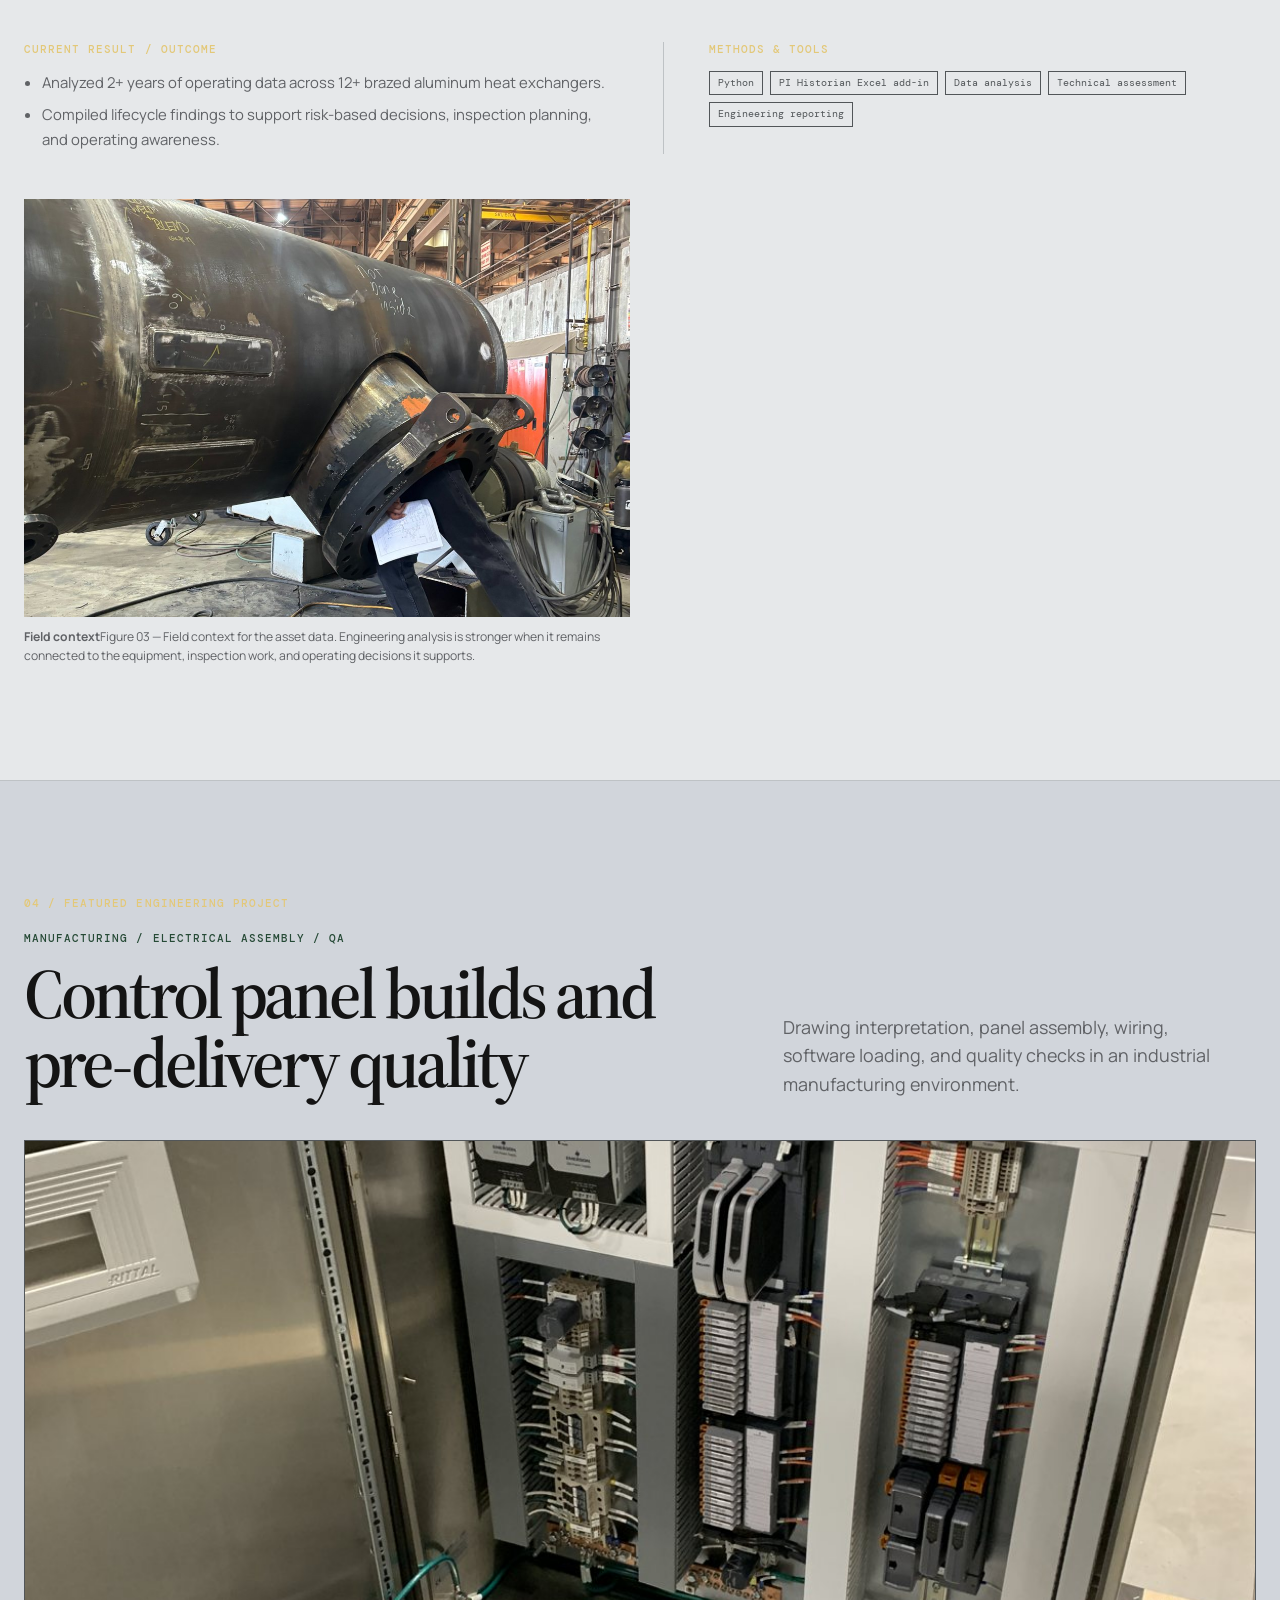
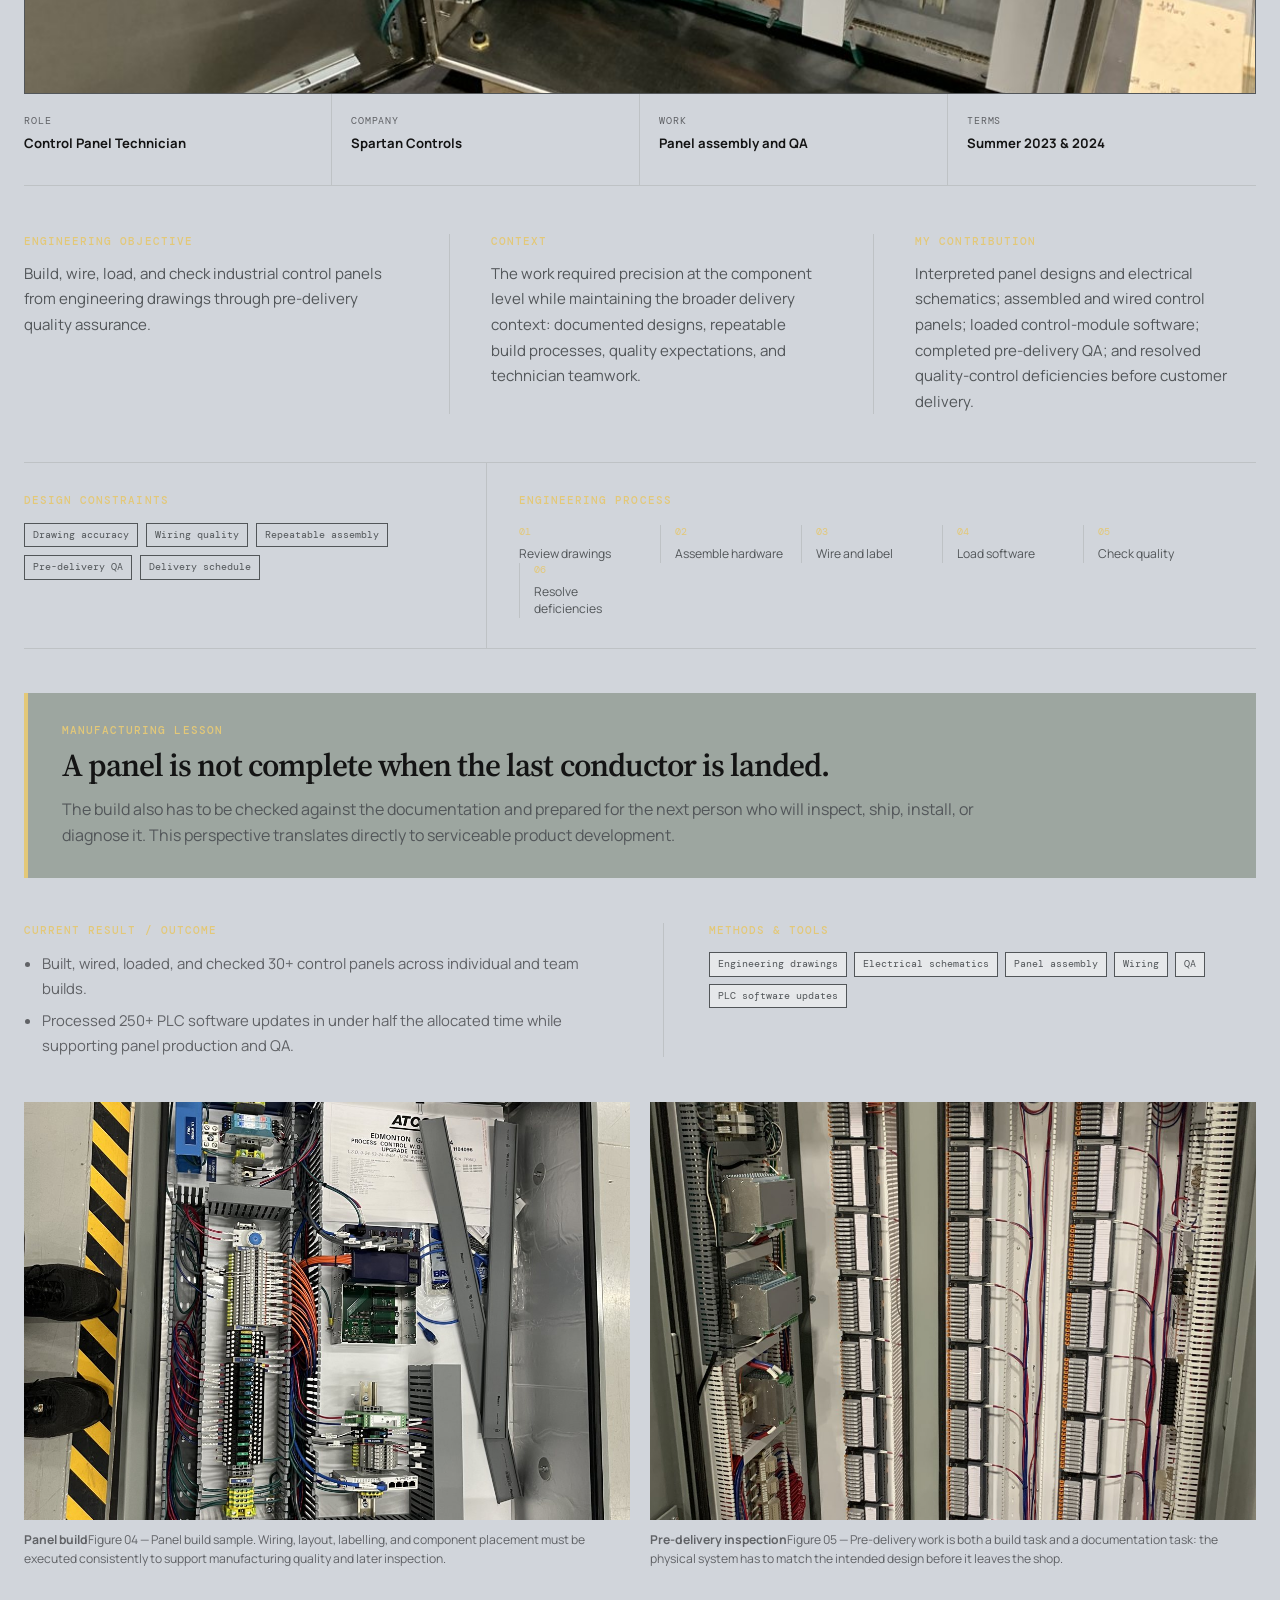
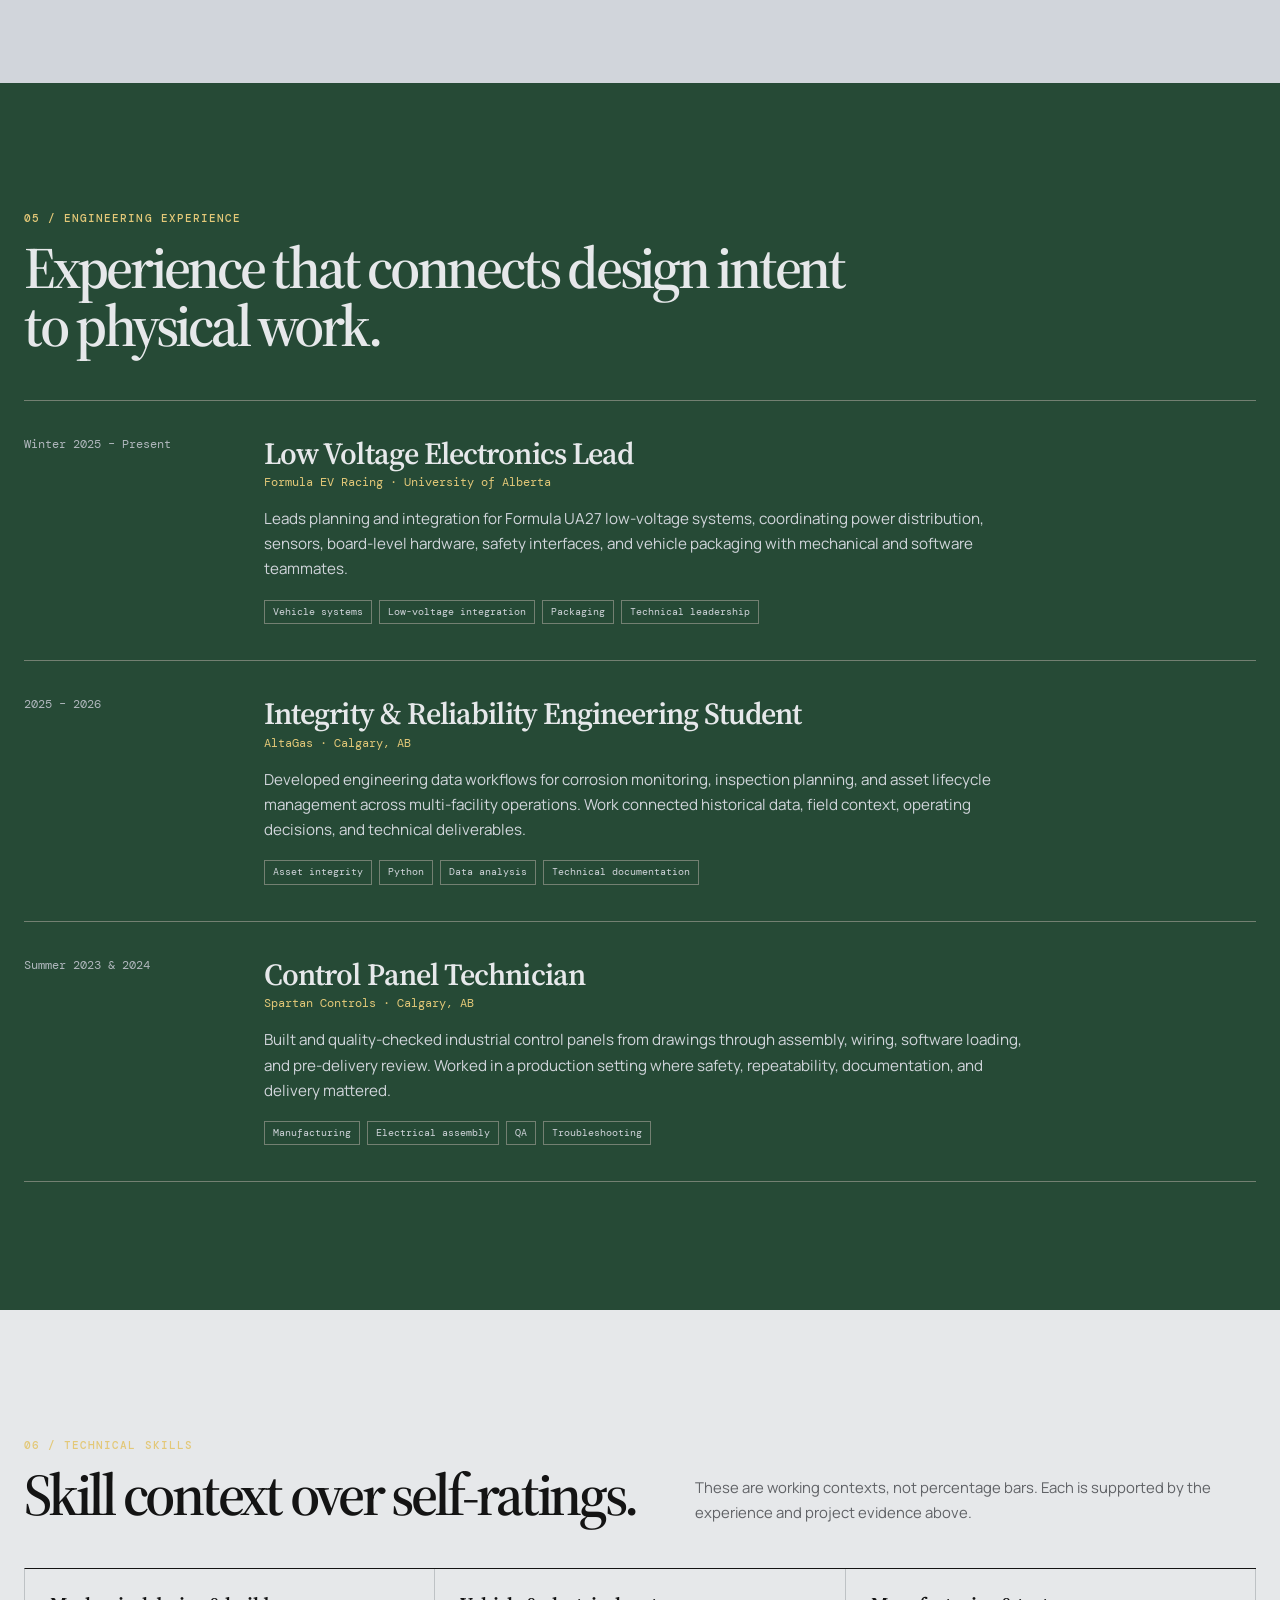
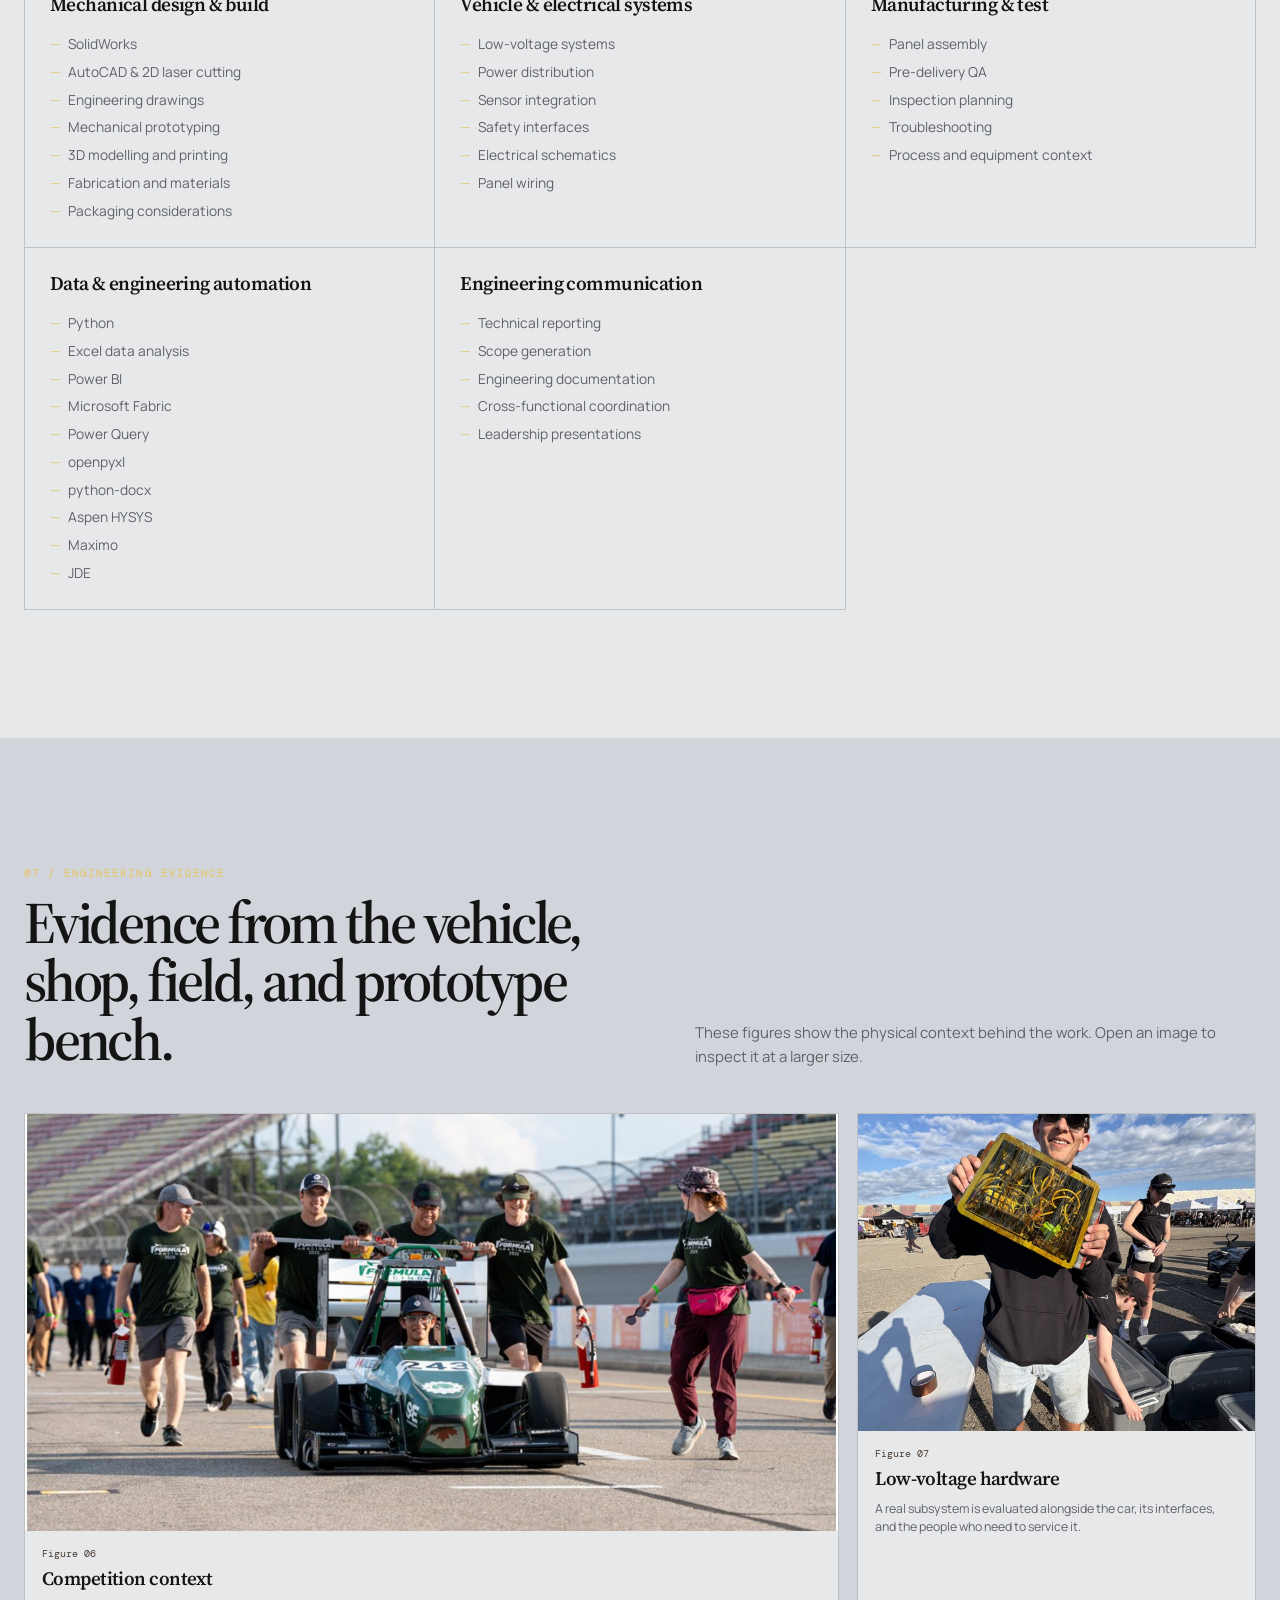
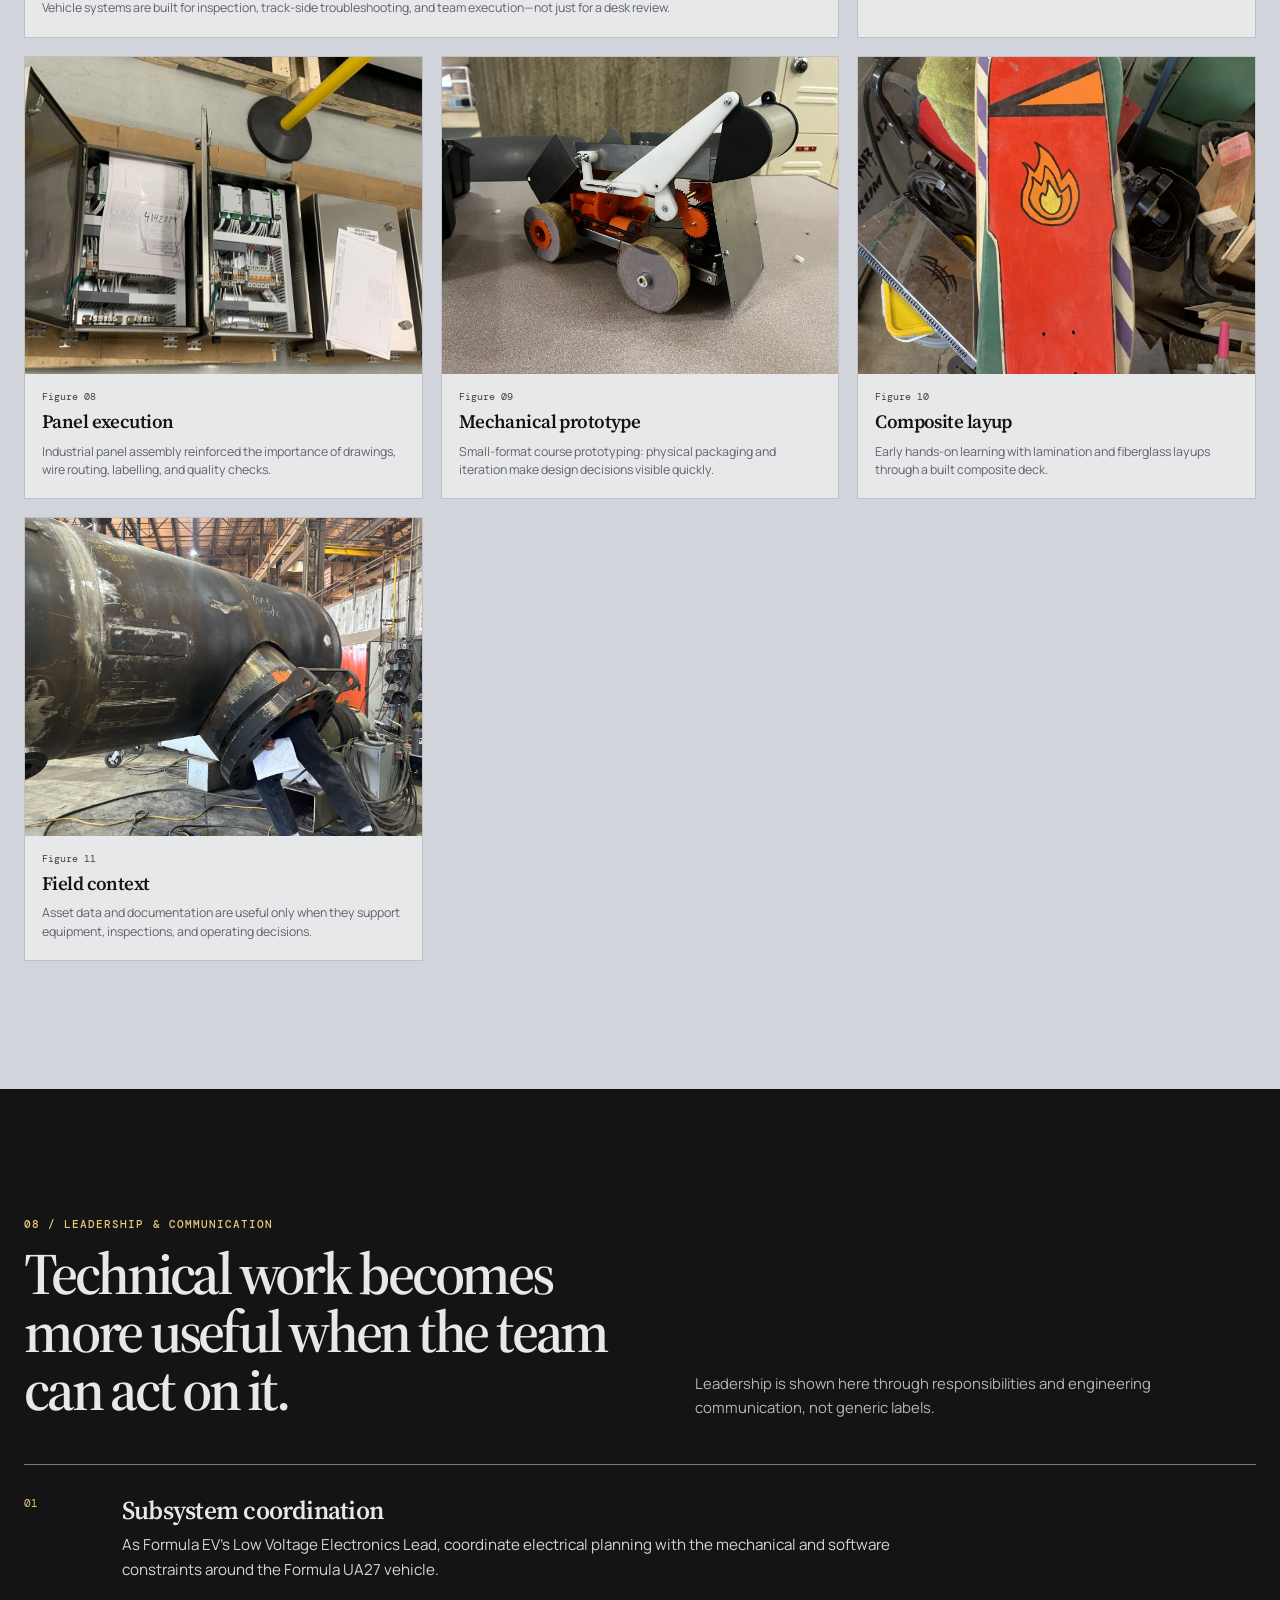
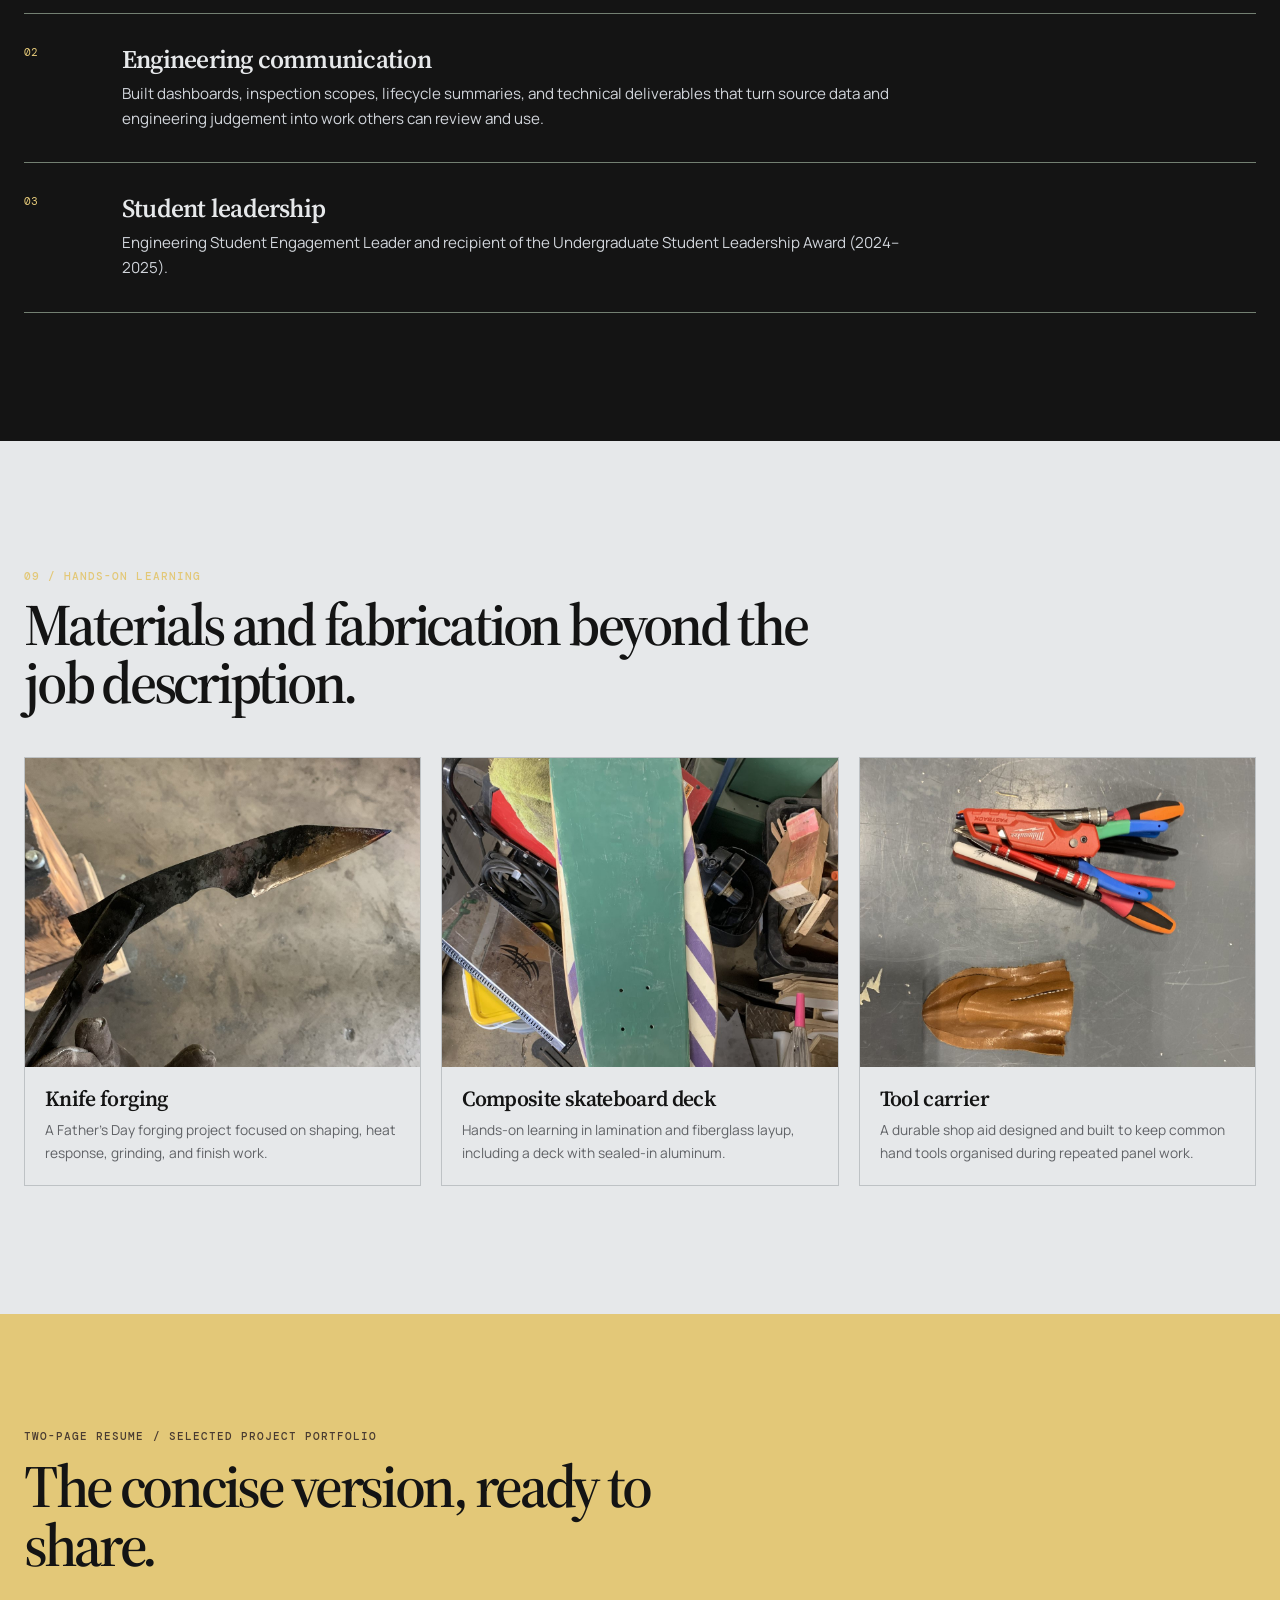
==== commit a9b6c2bc: "organized" ====
--- a/index.html
+++ b/index.html
@@ -3,14 +3,21 @@
 <head>
     <meta charset="utf-8">
     <meta name="viewport" content="width=device-width, initial-scale=1">
-    <meta name="description" content="Ashwin Conrad is a mechanical engineering student with hands-on experience in automotive vehicle systems, manufacturing, testing, and engineering design, and automation.">
-    <meta name="theme-color" content="#17201f">
-    <meta property="og:title" content="Ashwin Conrad | Mechanical Engineering Student">
-    <meta property="og:description" content="Mechanical engineering, vehicle systems, manufacturing, and practical engineering work.">
+    <meta name="description" content="Ashwin Conrad is a mechanical engineering student focused on vehicle systems, manufacturing, testing, and build-ready engineering design.">
+    <meta name="theme-color" content="#141414">
+    <link rel="canonical" href="https://ashwin-conrad.github.io/">
+    <meta property="og:title" content="Ashwin Conrad | Vehicle Systems &amp; Mechanical Engineering">
+    <meta property="og:description" content="Vehicle systems integration, manufacturing QA, engineering analysis, and build-ready design.">
     <meta property="og:type" content="website">
-    <meta property="og:image" content="assets/photos/formula-ua27-lv-ac.jpg">
+    <meta property="og:url" content="https://ashwin-conrad.github.io/">
+    <meta property="og:image" content="https://ashwin-conrad.github.io/assets/photos/formula-ua27-unveiling.jpg">
+    <meta property="og:image:alt" content="Formula UA27 race car at its unveiling">
+    <meta name="twitter:card" content="summary_large_image">
+    <meta name="twitter:title" content="Ashwin Conrad | Vehicle Systems &amp; Mechanical Engineering">
+    <meta name="twitter:description" content="Vehicle systems integration, manufacturing QA, engineering analysis, and build-ready design.">
+    <meta name="twitter:image" content="https://ashwin-conrad.github.io/assets/photos/formula-ua27-unveiling.jpg">
     <title>Ashwin Conrad | Engineering Portfolio</title>
-    <link rel="icon" href="data:image/svg+xml,%3Csvg xmlns='http://www.w3.org/2000/svg' viewBox='0 0 64 64'%3E%3Crect width='64' height='64' rx='10' fill='%2317201f'/%3E%3Cpath d='M15 45 28 17h8l13 28h-9l-3-7H26l-3 7h-8Zm14-14h5l-2.5-7-2.5 7Z' fill='%23dd5e31'/%3E%3C/svg%3E">
+    <link rel="icon" href="data:image/svg+xml,%3Csvg xmlns='http://www.w3.org/2000/svg' viewBox='0 0 64 64'%3E%3Crect width='64' height='64' rx='10' fill='%23141414'/%3E%3Cpath d='M15 45 28 17h8l13 28h-9l-3-7H26l-3 7h-8Zm14-14h5l-2.5-7-2.5 7Z' fill='%23e3c878'/%3E%3C/svg%3E">
     <link rel="stylesheet" href="styles.css">
     <script src="script.js" defer></script>
 </head>
@@ -23,11 +30,11 @@
                 <a href="#profile">Profile</a>
                 <a href="#projects">Projects</a>
                 <a href="#experience">Experience</a>
-                <a href="#documentation">Documentation</a>
-                <a href="#resume">Résumé</a>
+                <a href="#documentation">Evidence</a>
+                <a href="#resume">Resume</a>
                 <a href="#contact">Contact</a>
             </div>
-            <a class="nav-resume" href="portfolio/resume.pdf" target="_blank" rel="noreferrer">Résumé PDF <span aria-hidden="true">↗</span></a>
+            <a class="nav-resume" href="portfolio/resume.pdf" target="_blank" rel="noreferrer">Resume PDF <span aria-hidden="true">↗</span></a>
         </nav>
     </header>
 
@@ -35,22 +42,39 @@
         <section class="hero" id="top" aria-labelledby="hero-title">
             <div class="container hero-grid">
                 <div class="hero-copy">
-                    <p class="kicker">MECHANICAL ENGINEERING / VEHICLE SYSTEMS / MANUFACTURING FOR DESIGN</p>
-                    <h1 id="hero-title">Engineering physical systems from the package outward.</h1>
-                    <p class="hero-intro">Mechanical engineering student with hands-on experience in vehicle low-voltage systems, industrial panel assembly, manufacturing quality assurance, asset integrity, and engineering automation. I work across the details that make a design buildable, testable, serviceable, and documented.</p>
+                    <p class="kicker">MECHANICAL ENGINEERING / VEHICLE SYSTEMS / BUILD-READY DESIGN</p>
+                    <h1 id="hero-title">Vehicle systems, testing, and build-ready engineering design.</h1>
+                    <p class="hero-intro">Mechanical engineering student focused on vehicle systems, manufacturing, testing, and practical product development. I integrate low-voltage hardware around vehicle packaging, turn drawings into production-ready assemblies, and use operating data to support engineering decisions.</p>
                     <div class="hero-actions">
                         <a class="button button-primary" href="#projects">View featured work <span aria-hidden="true">↓</span></a>
-                        <a class="button button-quiet" href="portfolio/resume.pdf" target="_blank" rel="noreferrer">Open résumé <span aria-hidden="true">↗</span></a>
+                        <a class="button button-quiet" href="portfolio/resume.pdf" target="_blank" rel="noreferrer">Open resume <span aria-hidden="true">↗</span></a>
                     </div>
                     <ul class="hero-facts" aria-label="Current roles and education">
                     <li>Mechanical Engineering · University of Alberta</li>
                     <li>Low Voltage Electronics Lead · Formula EV Racing</li>
                     <li>Integrity &amp; Reliability Engineering Student · AltaGas</li>
                     </ul>
+                    <div class="hero-proof" aria-label="Selected engineering evidence">
+                        <article class="proof-point">
+                            <p>FORMULA UA27</p>
+                            <h2>Low-voltage systems integration</h2>
+                            <span>Packaging, sensors, power distribution, and safety interfaces</span>
+                        </article>
+                        <article class="proof-point">
+                            <p>ALTAGAS</p>
+                            <h2>12+ heat exchangers analyzed</h2>
+                            <span>2+ years of operating history screened against OEM limits</span>
+                        </article>
+                        <article class="proof-point">
+                            <p>SPARTAN CONTROLS</p>
+                            <h2>30+ panels and 250+ PLC updates</h2>
+                            <span>Assembly, pre-delivery QA, and production support</span>
+                        </article>
+                    </div>
                 </div>
                                 <figure class="hero-figure figure-trigger">
-                    <button type="button" data-lightbox-src="assets/photos/formula-ua27-lv-ac.jpg" data-lightbox-alt="Formula EV low-voltage electronics enclosure after passing rain test during competition" data-lightbox-caption="Formula EV work: low-voltage hardware in its vehicle and competition context." aria-label="Open Formula EV low-voltage hardware photo">
-                        <img src="assets/photos/formula-ua27-lv-ac.jpg" alt="Formula EV low-voltage electronics enclosure after passing rain test during competition">
+                    <button type="button" data-lightbox-src="assets/photos/formula-ua27-lv-ac.jpg" data-lightbox-alt="Formula EV low-voltage enclosure held at competition" data-lightbox-caption="Formula EV work: low-voltage hardware in its vehicle and competition context." aria-label="Open Formula EV low-voltage hardware photo">
+                        <img src="assets/photos/formula-ua27-lv-ac.jpg" alt="Formula EV low-voltage enclosure held at competition">
                     </button>
                     <figcaption><span>FIG. 01</span> Formula EV low-voltage hardware in competition context.</figcaption>
                 </figure>
@@ -62,11 +86,11 @@
                 <div class="section-heading split-heading">
                     <div>
                         <p class="section-label">01 / ENGINEERING PROFILE</p>
-                        <h2 id="profile-heading">Mechanical engineering first. Systems thinking in practice.</h2>
+                        <h2 id="profile-heading">Mechanical engineering for systems that must be built, tested, and used.</h2>
                     </div>
                     <div class="section-summary">
-                        <p class="lead">My work starts with the physical system: how it fits, how it is built, how it is accessed, how it behaves in use, and how the people around it can diagnose and improve it.</p>
-                        <p>Electrical integration, data tooling, and technical documentation extend that mechanical foundation. Across Formula EV, industrial controls, and asset-integrity work, I have worked where packaging, hardware, manufacturing, testing, data, and communication meet.</p>
+                        <p class="lead">My work starts with the physical system: how it fits, how it is built, how it is accessed, and how it behaves in use.</p>
+                        <p>Vehicle electrical integration, manufacturing work, and engineering data tooling support that foundation. Across Formula EV, industrial controls, and asset-integrity work, I have contributed where packaging, hardware, testing, process, and communication meet.</p>
                     </div>
                 </div>
                 <div class="profile-signals">
@@ -89,20 +113,20 @@
             <div class="container projects-intro">
                 <p class="section-label">FEATURED ENGINEERING PROJECTS</p>
                 <h2 id="projects-heading">Evidence of engineering judgement.</h2>
-                <p>Each case study tracks the technical objective, contribution, constraints, process, and the evidence available today. Missing artifacts are called out intentionally.</p>
-            </div>
-            <article class="case-study" id="project-formula-ev" aria-labelledby="formula-ev-title">
+                <p>Each case study explains the technical objective, contribution, constraints, process, and current outcome.</p>
+            </div>
+            <article class="case-study" id="project-project_1" aria-labelledby="project_1-title">
                 <div class="container">
                     <div class="case-study-header">
                         <div>
                             <p class="section-label">02 / FEATURED ENGINEERING PROJECT</p>
                             <p class="project-type">FORMULA SAE / VEHICLE INTEGRATION</p>
-                            <h2 id="formula-ev-title">Formula UA27 low-voltage systems</h2>
+                            <h2 id="project_1-title">Formula UA27 low-voltage systems</h2>
                         </div>
                         <p class="case-study-subtitle">Vehicle electrical integration shaped by packaging, safety interfaces, accessibility, and team coordination.</p>
                     </div>
                                         <figure class="feature-figure figure-trigger">
-                        <button type="button" data-lightbox-src="assets/photos/formula-ua27-unveiling.jpg" data-lightbox-alt="Formula UA27 at its unveiling, showing the full vehicle context for low-voltage electrical integration" data-lightbox-caption="Formula UA27 low-voltage systems">
+                        <button type="button" data-lightbox-src="assets/photos/formula-ua27-unveiling.jpg" data-lightbox-alt="Formula UA27 at its unveiling, showing the full vehicle context for low-voltage electrical integration" data-lightbox-caption="Formula UA27 unveiling">
                             <img src="assets/photos/formula-ua27-unveiling.jpg" alt="Formula UA27 at its unveiling, showing the full vehicle context for low-voltage electrical integration" loading="lazy" decoding="async">
                         </button>
                     </figure>
@@ -110,7 +134,7 @@
                         <div><dt>ROLE</dt><dd>Low Voltage Electronics Lead</dd></div>
                         <div><dt>TEAM</dt><dd>Formula EV Racing</dd></div>
                         <div><dt>SYSTEM</dt><dd>Vehicle low-voltage systems</dd></div>
-                        <div><dt>TIMEFRAME</dt><dd>Winter 2025 â€“ Present</dd></div>
+                        <div><dt>TIMEFRAME</dt><dd>Winter 2025 – Present</dd></div>
                     </dl>
                     <div class="case-study-summary">
                         <div>
@@ -151,8 +175,8 @@
                         <div>
                             <p class="micro-label">CURRENT RESULT / OUTCOME</p>
                             <ul>
-                            <li>Current subsystem leadership role for Formula UA27.</li>
-                            <li>Coordinates low-voltage planning across board-level hardware, sensors, safety interfaces, and vehicle packaging.</li>
+                            <li>Leads the current Formula UA27 low-voltage systems integration effort.</li>
+                            <li>Coordinates power distribution, sensors, safety interfaces, board-level hardware, and vehicle packaging as one system.</li>
                             </ul>
                         </div>
                         <div>
@@ -162,35 +186,32 @@
                     </div>
                     <div class="case-figures">
                         <figure class="engineering-figure figure-trigger">
-                            <button type="button" data-lightbox-src="assets/photos/formula-ua27-lv-ac.jpg" data-lightbox-alt="Ashwin holding the Formula EV low-voltage enclosure at competition" data-lightbox-caption="Figure 01 â€” Low-voltage enclosure in the competition environment. The work is evaluated in the context of the vehicle, access, inspection, and team readinessâ€”not only at the bench.">
-                                <img src="assets/photos/formula-ua27-lv-ac.jpg" alt="Ashwin holding the Formula EV low-voltage enclosure at competition" loading="lazy" decoding="async">
+                            <button type="button" data-lightbox-src="assets/photos/formula-ua27-lv-ac.jpg" data-lightbox-alt="Formula EV low-voltage enclosure held at competition" data-lightbox-caption="Low-voltage hardware Figure 01 — Low-voltage enclosure in the competition environment. The work is evaluated in the context of the vehicle, access, inspection, and team readiness—not only at the bench.">
+                                <img src="assets/photos/formula-ua27-lv-ac.jpg" alt="Formula EV low-voltage enclosure held at competition" loading="lazy" decoding="async">
                             </button>
-                            <figcaption>Figure 01 â€” Low-voltage enclosure in the competition environment. The work is evaluated in the context of the vehicle, access, inspection, and team readinessâ€”not only at the bench.</figcaption>
+                            <figcaption><strong>Low-voltage hardware</strong><span>Figure 01 — Low-voltage enclosure in the competition environment. The work is evaluated in the context of the vehicle, access, inspection, and team readiness—not only at the bench.</span></figcaption>
                         </figure>
                         <figure class="engineering-figure figure-trigger">
-                            <button type="button" data-lightbox-src="assets/photos/formula-ua27-frame-progress.jpg" data-lightbox-alt="Formula vehicle chassis progressing through fabrication" data-lightbox-caption="Figure 02 â€” Chassis progress provides the packaging context for subsystem placement, routing, and service access.">
+                            <button type="button" data-lightbox-src="assets/photos/formula-ua27-frame-progress.jpg" data-lightbox-alt="Formula vehicle chassis progressing through fabrication" data-lightbox-caption="Vehicle chassis progress Figure 02 — Chassis progress provides the packaging context for subsystem placement, routing, and service access.">
                                 <img src="assets/photos/formula-ua27-frame-progress.jpg" alt="Formula vehicle chassis progressing through fabrication" loading="lazy" decoding="async">
                             </button>
-                            <figcaption>Figure 02 â€” Chassis progress provides the packaging context for subsystem placement, routing, and service access.</figcaption>
+                            <figcaption><strong>Vehicle chassis progress</strong><span>Figure 02 — Chassis progress provides the packaging context for subsystem placement, routing, and service access.</span></figcaption>
                         </figure>
                     </div>
-                    <div class="asset-needed">[ADD DIAGRAM: UA27 low-voltage architecture and safety interfaces]</div>
-                    <div class="asset-needed">[ADD PHOTO: installed low-voltage system or harness routing]</div>
-                    <div class="asset-needed">[ADD TEST RECORD: electrical inspection, debugging, or validation evidence]</div>
                 </div>
             </article>
-            <article class="case-study" id="project-heat-exchanger" aria-labelledby="heat-exchanger-title">
+            <article class="case-study" id="project-project_2" aria-labelledby="project_2-title">
                 <div class="container">
                     <div class="case-study-header">
                         <div>
                             <p class="section-label">03 / FEATURED ENGINEERING PROJECT</p>
                             <p class="project-type">ASSET INTEGRITY / ENGINEERING ANALYSIS</p>
-                            <h2 id="heat-exchanger-title">Brazed aluminum heat-exchanger lifecycle analysis</h2>
+                            <h2 id="project_2-title">Brazed aluminum heat-exchanger lifecycle analysis</h2>
                         </div>
                         <p class="case-study-subtitle">Operating data, OEM limits, and field context combined to support risk-based decisions on aging process equipment.</p>
                     </div>
                                         <figure class="feature-figure figure-trigger">
-                        <button type="button" data-lightbox-src="assets/photos/altagas-field-inspection-1.jpg" data-lightbox-alt="AltaGas field inspection team examining facility equipment" data-lightbox-caption="Brazed aluminum heat-exchanger lifecycle analysis">
+                        <button type="button" data-lightbox-src="assets/photos/altagas-field-inspection-1.jpg" data-lightbox-alt="AltaGas field inspection team examining facility equipment" data-lightbox-caption="Field inspection">
                             <img src="assets/photos/altagas-field-inspection-1.jpg" alt="AltaGas field inspection team examining facility equipment" loading="lazy" decoding="async">
                         </button>
                     </figure>
@@ -239,8 +260,8 @@
                         <div>
                             <p class="micro-label">CURRENT RESULT / OUTCOME</p>
                             <ul>
-                            <li>Analyzed 2+ years of data across 12+ brazed aluminum heat exchangers.</li>
-                            <li>Compiled lifecycle findings for leadership to support risk-based decision-making and inspection planning.</li>
+                            <li>Analyzed 2+ years of operating data across 12+ brazed aluminum heat exchangers.</li>
+                            <li>Compiled lifecycle findings to support risk-based decisions, inspection planning, and operating awareness.</li>
                             </ul>
                         </div>
                         <div>
@@ -250,28 +271,26 @@
                     </div>
                     <div class="case-figures">
                         <figure class="engineering-figure figure-trigger">
-                            <button type="button" data-lightbox-src="assets/photos/altagas-field-inspection-2.jpg" data-lightbox-alt="Field inspection activity around AltaGas equipment" data-lightbox-caption="Figure 03 â€” Field context for the asset data. Engineering analysis is stronger when it remains connected to the equipment, inspection work, and operating decisions it supports.">
-                                <img src="assets/photos/altagas-field-inspection-2.jpg" alt="Field inspection activity around AltaGas equipment" loading="lazy" decoding="async">
+                            <button type="button" data-lightbox-src="assets/photos/altagas-field-inspection-2.jpg" data-lightbox-alt="Inspection activity around industrial facility equipment" data-lightbox-caption="Field context Figure 03 — Field context for the asset data. Engineering analysis is stronger when it remains connected to the equipment, inspection work, and operating decisions it supports.">
+                                <img src="assets/photos/altagas-field-inspection-2.jpg" alt="Inspection activity around industrial facility equipment" loading="lazy" decoding="async">
                             </button>
-                            <figcaption>Figure 03 â€” Field context for the asset data. Engineering analysis is stronger when it remains connected to the equipment, inspection work, and operating decisions it supports.</figcaption>
+                            <figcaption><strong>Field context</strong><span>Figure 03 — Field context for the asset data. Engineering analysis is stronger when it remains connected to the equipment, inspection work, and operating decisions it supports.</span></figcaption>
                         </figure>
                     </div>
-                    <div class="asset-needed">[ADD DIAGRAM: anonymized analysis workflow from historian data to screening result]</div>
-                    <div class="asset-needed">[ADD FIGURE: anonymized thermal-ramp or cycling trend with engineering annotation]</div>
                 </div>
             </article>
-            <article class="case-study" id="project-spartan-controls" aria-labelledby="spartan-controls-title">
+            <article class="case-study" id="project-project_5" aria-labelledby="project_5-title">
                 <div class="container">
                     <div class="case-study-header">
                         <div>
                             <p class="section-label">04 / FEATURED ENGINEERING PROJECT</p>
                             <p class="project-type">MANUFACTURING / ELECTRICAL ASSEMBLY / QA</p>
-                            <h2 id="spartan-controls-title">Control panel builds and pre-delivery quality</h2>
+                            <h2 id="project_5-title">Control panel builds and pre-delivery quality</h2>
                         </div>
                         <p class="case-study-subtitle">Drawing interpretation, panel assembly, wiring, software loading, and quality checks in an industrial manufacturing environment.</p>
                     </div>
                                         <figure class="feature-figure figure-trigger">
-                        <button type="button" data-lightbox-src="assets/photos/spartan-panel-3.jpg" data-lightbox-alt="Open electrical control panel with internal wiring and industrial hardware" data-lightbox-caption="Control panel builds and pre-delivery quality">
+                        <button type="button" data-lightbox-src="assets/photos/spartan-panel-3.jpg" data-lightbox-alt="Open electrical control panel with internal wiring and industrial hardware" data-lightbox-caption="Control panel assembly">
                             <img src="assets/photos/spartan-panel-3.jpg" alt="Open electrical control panel with internal wiring and industrial hardware" loading="lazy" decoding="async">
                         </button>
                     </figure>
@@ -321,7 +340,7 @@
                         <div>
                             <p class="micro-label">CURRENT RESULT / OUTCOME</p>
                             <ul>
-                            <li>Built, wired, loaded, and checked a sample of 30+ control panels across individual and team builds.</li>
+                            <li>Built, wired, loaded, and checked 30+ control panels across individual and team builds.</li>
                             <li>Processed 250+ PLC software updates in under half the allocated time while supporting panel production and QA.</li>
                             </ul>
                         </div>
@@ -332,20 +351,18 @@
                     </div>
                     <div class="case-figures">
                         <figure class="engineering-figure figure-trigger">
-                            <button type="button" data-lightbox-src="assets/photos/spartan-panel-1.jpg" data-lightbox-alt="Electrical control panel with neatly routed and labelled wiring" data-lightbox-caption="Figure 04 â€” Panel build sample. Wiring, layout, labelling, and component placement must be executed consistently to support manufacturing quality and later inspection.">
+                            <button type="button" data-lightbox-src="assets/photos/spartan-panel-1.jpg" data-lightbox-alt="Electrical control panel with neatly routed and labelled wiring" data-lightbox-caption="Panel build Figure 04 — Panel build sample. Wiring, layout, labelling, and component placement must be executed consistently to support manufacturing quality and later inspection.">
                                 <img src="assets/photos/spartan-panel-1.jpg" alt="Electrical control panel with neatly routed and labelled wiring" loading="lazy" decoding="async">
                             </button>
-                            <figcaption>Figure 04 â€” Panel build sample. Wiring, layout, labelling, and component placement must be executed consistently to support manufacturing quality and later inspection.</figcaption>
+                            <figcaption><strong>Panel build</strong><span>Figure 04 — Panel build sample. Wiring, layout, labelling, and component placement must be executed consistently to support manufacturing quality and later inspection.</span></figcaption>
                         </figure>
                         <figure class="engineering-figure figure-trigger">
-                            <button type="button" data-lightbox-src="assets/photos/spartan-panel-4.jpg" data-lightbox-alt="Industrial electrical control panel during assembly or inspection" data-lightbox-caption="Figure 05 â€” Pre-delivery work is both a build task and a documentation task: the physical system has to match the intended design before it leaves the shop.">
+                            <button type="button" data-lightbox-src="assets/photos/spartan-panel-4.jpg" data-lightbox-alt="Industrial electrical control panel during assembly or inspection" data-lightbox-caption="Pre-delivery inspection Figure 05 — Pre-delivery work is both a build task and a documentation task: the physical system has to match the intended design before it leaves the shop.">
                                 <img src="assets/photos/spartan-panel-4.jpg" alt="Industrial electrical control panel during assembly or inspection" loading="lazy" decoding="async">
                             </button>
-                            <figcaption>Figure 05 â€” Pre-delivery work is both a build task and a documentation task: the physical system has to match the intended design before it leaves the shop.</figcaption>
+                            <figcaption><strong>Pre-delivery inspection</strong><span>Figure 05 — Pre-delivery work is both a build task and a documentation task: the physical system has to match the intended design before it leaves the shop.</span></figcaption>
                         </figure>
                     </div>
-                    <div class="asset-needed">[ADD DETAIL: redacted drawing or wiring-schematic excerpt that shows how a panel build was interpreted]</div>
-                    <div class="asset-needed">[ADD PHOTO: QA or software-loading workflow]</div>
                 </div>
             </article>
         </section>
@@ -423,44 +440,44 @@
             <div class="container">
                 <div class="section-heading split-heading">
                     <div>
-                        <p class="section-label">07 / ENGINEERING DOCUMENTATION</p>
+                        <p class="section-label">07 / ENGINEERING EVIDENCE</p>
                         <h2 id="documentation-heading">Evidence from the vehicle, shop, field, and prototype bench.</h2>
                     </div>
-                    <p class="section-summary">These figures are selected for the engineering context they show. Open an image to inspect it at a larger size.</p>
+                    <p class="section-summary">These figures show the physical context behind the work. Open an image to inspect it at a larger size.</p>
                 </div>
                 <div class="documentation-grid">
                     <figure class="documentation-card documentation-card-wide figure-trigger">
-                        <button type="button" data-lightbox-src="assets/photos/formula-ua26-competition.jpg" data-lightbox-alt="Formula vehicle at competition" data-lightbox-caption="Figure 06 — Competition context. Vehicle systems are built for inspection, track-side troubleshooting, and team execution—not just for a desk review.">
+                        <button type="button" data-lightbox-src="assets/photos/formula-ua26-competition.jpg" data-lightbox-alt="Formula vehicle at competition" data-lightbox-caption="Figure 06 Competition context Vehicle systems are built for inspection, track-side troubleshooting, and team execution—not just for a desk review.">
                             <img src="assets/photos/formula-ua26-competition.jpg" alt="Formula vehicle at competition" loading="lazy" decoding="async">
                         </button>
                         <figcaption><span>Figure 06</span><strong>Competition context</strong><p>Vehicle systems are built for inspection, track-side troubleshooting, and team execution—not just for a desk review.</p></figcaption>
                     </figure>
                     <figure class="documentation-card figure-trigger">
-                        <button type="button" data-lightbox-src="assets/photos/formula-ua27-lv-ac.jpg" data-lightbox-alt="Formula EV low-voltage enclosure held at competition" data-lightbox-caption="Figure 07 — Low-voltage hardware. A real subsystem is evaluated alongside the car, its interfaces, and the people who need to service it.">
+                        <button type="button" data-lightbox-src="assets/photos/formula-ua27-lv-ac.jpg" data-lightbox-alt="Formula EV low-voltage enclosure held at competition" data-lightbox-caption="Figure 07 Low-voltage hardware A real subsystem is evaluated alongside the car, its interfaces, and the people who need to service it.">
                             <img src="assets/photos/formula-ua27-lv-ac.jpg" alt="Formula EV low-voltage enclosure held at competition" loading="lazy" decoding="async">
                         </button>
                         <figcaption><span>Figure 07</span><strong>Low-voltage hardware</strong><p>A real subsystem is evaluated alongside the car, its interfaces, and the people who need to service it.</p></figcaption>
                     </figure>
                     <figure class="documentation-card figure-trigger">
-                        <button type="button" data-lightbox-src="assets/photos/spartan-panel-2.jpg" data-lightbox-alt="Industrial control panel interior with organised wiring" data-lightbox-caption="Figure 08 — Panel execution. Industrial panel assembly reinforced the importance of drawings, wire routing, labelling, and quality checks.">
+                        <button type="button" data-lightbox-src="assets/photos/spartan-panel-2.jpg" data-lightbox-alt="Industrial control panel interior with organised wiring" data-lightbox-caption="Figure 08 Panel execution Industrial panel assembly reinforced the importance of drawings, wire routing, labelling, and quality checks.">
                             <img src="assets/photos/spartan-panel-2.jpg" alt="Industrial control panel interior with organised wiring" loading="lazy" decoding="async">
                         </button>
                         <figcaption><span>Figure 08</span><strong>Panel execution</strong><p>Industrial panel assembly reinforced the importance of drawings, wire routing, labelling, and quality checks.</p></figcaption>
                     </figure>
                     <figure class="documentation-card figure-trigger">
-                        <button type="button" data-lightbox-src="assets/photos/mec260-prototype.jpg" data-lightbox-alt="Small mechanical vehicle prototype with wheels and linkage" data-lightbox-caption="Figure 09 — Mechanical prototype. Small-format course prototyping: physical packaging and iteration make design decisions visible quickly.">
+                        <button type="button" data-lightbox-src="assets/photos/mec260-prototype.jpg" data-lightbox-alt="Small mechanical vehicle prototype with wheels and linkage" data-lightbox-caption="Figure 09 Mechanical prototype Small-format course prototyping: physical packaging and iteration make design decisions visible quickly.">
                             <img src="assets/photos/mec260-prototype.jpg" alt="Small mechanical vehicle prototype with wheels and linkage" loading="lazy" decoding="async">
                         </button>
                         <figcaption><span>Figure 09</span><strong>Mechanical prototype</strong><p>Small-format course prototyping: physical packaging and iteration make design decisions visible quickly.</p></figcaption>
                     </figure>
                     <figure class="documentation-card figure-trigger">
-                        <button type="button" data-lightbox-src="assets/photos/composite-skateboard-3.jpg" data-lightbox-alt="Handmade composite skateboard deck" data-lightbox-caption="Figure 10 — Composite layup. Early hands-on learning with lamination and fiberglass layups through a built composite deck.">
+                        <button type="button" data-lightbox-src="assets/photos/composite-skateboard-3.jpg" data-lightbox-alt="Handmade composite skateboard deck" data-lightbox-caption="Figure 10 Composite layup Early hands-on learning with lamination and fiberglass layups through a built composite deck.">
                             <img src="assets/photos/composite-skateboard-3.jpg" alt="Handmade composite skateboard deck" loading="lazy" decoding="async">
                         </button>
                         <figcaption><span>Figure 10</span><strong>Composite layup</strong><p>Early hands-on learning with lamination and fiberglass layups through a built composite deck.</p></figcaption>
                     </figure>
                     <figure class="documentation-card figure-trigger">
-                        <button type="button" data-lightbox-src="assets/photos/altagas-field-inspection-2.jpg" data-lightbox-alt="Inspection activity around industrial facility equipment" data-lightbox-caption="Figure 11 — Field context. Asset data and documentation are useful only when they support equipment, inspections, and operating decisions.">
+                        <button type="button" data-lightbox-src="assets/photos/altagas-field-inspection-2.jpg" data-lightbox-alt="Inspection activity around industrial facility equipment" data-lightbox-caption="Figure 11 Field context Asset data and documentation are useful only when they support equipment, inspections, and operating decisions.">
                             <img src="assets/photos/altagas-field-inspection-2.jpg" alt="Inspection activity around industrial facility equipment" loading="lazy" decoding="async">
                         </button>
                         <figcaption><span>Figure 11</span><strong>Field context</strong><p>Asset data and documentation are useful only when they support equipment, inspections, and operating decisions.</p></figcaption>
@@ -500,18 +517,18 @@
                 <section class="resume-section" id="resume" aria-labelledby="resume-heading">
             <div class="container resume-callout">
                 <div>
-                    <p class="section-label">RÉSUMÉ / SELECTED EXPERIENCE</p>
+                    <p class="section-label">TWO-PAGE RESUME / SELECTED PROJECT PORTFOLIO</p>
                     <h2 id="resume-heading">The concise version, ready to share.</h2>
-                    <p>Download the résumé for a focused summary of education, engineering experience, selected projects, and technical skills.</p>
-                </div>
-                <a class="button button-primary" href="portfolio/resume.pdf" target="_blank" rel="noreferrer">Download résumé PDF <span aria-hidden="true">↗</span></a>
+                    <p>Download a focused two-page resume with education, engineering experience, selected projects, and verified technical strengths.</p>
+                </div>
+                <a class="button button-primary" href="portfolio/resume.pdf" target="_blank" rel="noreferrer">Download resume PDF <span aria-hidden="true">↗</span></a>
             </div>
         </section>
                 <section class="contact-section" id="contact" aria-labelledby="contact-heading">
             <div class="container contact-content">
                 <p class="section-label">10 / CONTACT</p>
-                <h2 id="contact-heading">Interested in automotive, mechanical design, vehicle systems, manufacturing, and product-development opportunities.</h2>
-                <p class="contact-lead">For engineering internships, co-ops, and early-career roles, I would be glad to share more context on the systems, decisions, and work shown here.</p>
+                <h2 id="contact-heading">Open to automotive, vehicle-systems, manufacturing, and product-development opportunities.</h2>
+                <p class="contact-lead">For engineering internships, co-ops, and early-career roles, I would be glad to share more context on the systems, decisions, and evidence shown here.</p>
                 <div class="contact-links">
                     <a href="mailto:conrad.ashwin@gmail.com">Email Ashwin <span aria-hidden="true">↗</span></a>
                     <a href="https://www.linkedin.com/in/ashwin-conrad-17b6722a0/" target="_blank" rel="noreferrer">LinkedIn <span aria-hidden="true">↗</span></a>
--- a/styles.css
+++ b/styles.css
@@ -1,28 +1,598 @@
-/* Generated by scripts/portfolio.py build. Edit content/design-tokens.json for visual foundations, content/details.json for content, and scripts/site_renderer.py for presentation. */
+/* Generated by scripts/portfolio.py build. Edit content/details/design-tokens.json for visual foundations, content/details.json for content, and scripts/site_renderer.py for presentation. */
 @import url("https://fonts.googleapis.com/css2?family=DM+Mono:wght@400;500&family=Manrope:wght@400;500;600;700;800&family=Source+Serif+4:opsz,wght@8..60,600;8..60,700&display=swap");
 
 :root {
-    --paper: #f3f0e8;
-    --paper-deep: #e8e3d8;
-    --ink: #17201f;
-    --ink-soft: #36403d;
-    --muted: #5d6862;
-    --line: #c9c9bf;
-    --line-dark: #5f6963;
-    --green: #193d35;
-    --green-light: #dce8df;
-    --orange: #d8613f;
-    --orange-dark: #a94329;
-    --white: #fffdf8;
-    --mono: "DM Mono", ui-monospace, SFMono-Regular, Consolas, monospace;
-    --sans: "Manrope", Arial, sans-serif;
-    --serif: "Source Serif 4", Georgia, serif;
+    --palette-mars-red: #B8242B;
+    --palette-gambia-red: #9E1B22;
+    --palette-cherry-red: #7D121A;
+    --palette-tornado-red: #C01C28;
+    --palette-titian-red-metallic: #7B3539;
+    --palette-nevada-beige: #C8B699;
+    --palette-umber-brown-metallic: #4A3C31;
+    --palette-terracotta-pearl: #844C43;
+    --palette-pasadena-yellow: #E3C878;
+    --palette-irish-green: #264A36;
+    --palette-lhasa-metallic: #4E574E;
+    --palette-papyrus-green-metallic: #738072;
+    --palette-turquoise-metallic: #3B6966;
+    --palette-oak-green-metallic: #2F3E33;
+    --palette-bright-green-metallic: #1E3F2A;
+    --palette-capri-green-metallic: #1A473A;
+    --palette-marine-blue: #1D2A44;
+    --palette-stratos-blue-metallic: #40556B;
+    --palette-helios-blue-metallic: #1E2B38;
+    --palette-bright-blue-metallic: #3A6088;
+    --palette-royal-blue-metallic: #28354A;
+    --palette-medium-blue-metallic: #4B6584;
+    --palette-alpine-white: #E6E8EA;
+    --palette-diamond-silver-metallic: #D1D5DB;
+    --palette-polar-silver-metallic: #B0B7BD;
+    --palette-flash-silver-metallic: #BEC2C5;
+    --palette-atlas-grey-metallic: #525659;
+    --palette-quartz-grey-metallic: #606266;
+    --palette-black: #141414;
+    --palette-brilliant-black-metallic: #1D1D21;
+    --paper: #E6E8EA;
+    --paper-deep: #D1D5DB;
+    --ink: #141414;
+    --ink-soft: #525659;
+    --muted: #606266;
+    --line: #BEC2C5;
+    --line-dark: #525659;
+    --green: #264A36;
+    --green-light: #738072;
+    --accent: #E3C878;
+    --accent-dark: #4A3C31;
+    --accent-hover: #C01C28;
+    --white: #E6E8EA;
+    --on-dark: #D1D5DB;
+    --on-dark-muted: #B0B7BD;
+    --dark-line: #738072;
+    --text-site-body-font-family: "Manrope", "Arial", sans-serif;
+    --text-site-body-font-size: 16px;
+    --text-site-body-font-weight: 400;
+    --text-site-body-font-style: normal;
+    --text-site-body-line-height: 1.65;
+    --text-site-body-letter-spacing: normal;
+    --text-site-body-color: #141414;
+    --text-site-body-text-transform: none;
+    --text-site-brand-font-family: "DM Mono", "Consolas", monospace;
+    --text-site-brand-font-size: .92rem;
+    --text-site-brand-font-weight: 500;
+    --text-site-brand-font-style: normal;
+    --text-site-brand-line-height: normal;
+    --text-site-brand-letter-spacing: -.04em;
+    --text-site-brand-color: #141414;
+    --text-site-brand-text-transform: none;
+    --text-site-navigation-font-family: "Manrope", "Arial", sans-serif;
+    --text-site-navigation-font-size: .73rem;
+    --text-site-navigation-font-weight: 700;
+    --text-site-navigation-font-style: normal;
+    --text-site-navigation-line-height: normal;
+    --text-site-navigation-letter-spacing: .05em;
+    --text-site-navigation-color: #525659;
+    --text-site-navigation-text-transform: uppercase;
+    --text-site-navigation-compact-font-family: "Manrope", "Arial", sans-serif;
+    --text-site-navigation-compact-font-size: .65rem;
+    --text-site-navigation-compact-font-weight: 700;
+    --text-site-navigation-compact-font-style: normal;
+    --text-site-navigation-compact-line-height: normal;
+    --text-site-navigation-compact-letter-spacing: .05em;
+    --text-site-navigation-compact-color: #525659;
+    --text-site-navigation-compact-text-transform: uppercase;
+    --text-site-label-font-family: "DM Mono", "Consolas", monospace;
+    --text-site-label-font-size: .68rem;
+    --text-site-label-font-weight: 500;
+    --text-site-label-font-style: normal;
+    --text-site-label-line-height: 1.35;
+    --text-site-label-letter-spacing: .095em;
+    --text-site-label-color: #E3C878;
+    --text-site-label-text-transform: uppercase;
+    --text-site-hero-title-font-family: "Source Serif 4", "Georgia", serif;
+    --text-site-hero-title-font-size: clamp(3.4rem, 6.6vw, 6.9rem);
+    --text-site-hero-title-font-weight: 600;
+    --text-site-hero-title-font-style: normal;
+    --text-site-hero-title-line-height: .94;
+    --text-site-hero-title-letter-spacing: -.055em;
+    --text-site-hero-title-color: #E6E8EA;
+    --text-site-hero-title-text-transform: none;
+    --text-site-hero-title-mobile-font-family: "Source Serif 4", "Georgia", serif;
+    --text-site-hero-title-mobile-font-size: clamp(3.05rem, 14vw, 5rem);
+    --text-site-hero-title-mobile-font-weight: 600;
+    --text-site-hero-title-mobile-font-style: normal;
+    --text-site-hero-title-mobile-line-height: .94;
+    --text-site-hero-title-mobile-letter-spacing: -.055em;
+    --text-site-hero-title-mobile-color: #E6E8EA;
+    --text-site-hero-title-mobile-text-transform: none;
+    --text-site-hero-intro-font-family: "Manrope", "Arial", sans-serif;
+    --text-site-hero-intro-font-size: clamp(1.05rem, 1.55vw, 1.25rem);
+    --text-site-hero-intro-font-weight: 400;
+    --text-site-hero-intro-font-style: normal;
+    --text-site-hero-intro-line-height: 1.65;
+    --text-site-hero-intro-letter-spacing: normal;
+    --text-site-hero-intro-color: #D1D5DB;
+    --text-site-hero-intro-text-transform: none;
+    --text-site-button-font-family: "Manrope", "Arial", sans-serif;
+    --text-site-button-font-size: .8rem;
+    --text-site-button-font-weight: 800;
+    --text-site-button-font-style: normal;
+    --text-site-button-line-height: normal;
+    --text-site-button-letter-spacing: .015em;
+    --text-site-button-color: #141414;
+    --text-site-button-text-transform: none;
+    --text-site-fact-font-family: "DM Mono", "Consolas", monospace;
+    --text-site-fact-font-size: .67rem;
+    --text-site-fact-font-weight: 400;
+    --text-site-fact-font-style: normal;
+    --text-site-fact-line-height: normal;
+    --text-site-fact-letter-spacing: normal;
+    --text-site-fact-color: #B0B7BD;
+    --text-site-fact-text-transform: none;
+    --text-site-figure-caption-font-family: "Manrope", "Arial", sans-serif;
+    --text-site-figure-caption-font-size: .72rem;
+    --text-site-figure-caption-font-weight: 400;
+    --text-site-figure-caption-font-style: normal;
+    --text-site-figure-caption-line-height: normal;
+    --text-site-figure-caption-letter-spacing: normal;
+    --text-site-figure-caption-color: #B0B7BD;
+    --text-site-figure-caption-text-transform: none;
+    --text-site-figure-index-font-family: "DM Mono", "Consolas", monospace;
+    --text-site-figure-index-font-size: .66rem;
+    --text-site-figure-index-font-weight: 400;
+    --text-site-figure-index-font-style: normal;
+    --text-site-figure-index-line-height: normal;
+    --text-site-figure-index-letter-spacing: normal;
+    --text-site-figure-index-color: #E3C878;
+    --text-site-figure-index-text-transform: none;
+    --text-site-title-font-family: "Source Serif 4", "Georgia", serif;
+    --text-site-title-font-size: clamp(2.5rem, 4.6vw, 5.1rem);
+    --text-site-title-font-weight: 600;
+    --text-site-title-font-style: normal;
+    --text-site-title-line-height: .99;
+    --text-site-title-letter-spacing: -.055em;
+    --text-site-title-color: #141414;
+    --text-site-title-text-transform: none;
+    --text-site-case-title-font-family: "Source Serif 4", "Georgia", serif;
+    --text-site-case-title-font-size: clamp(2.8rem, 5.5vw, 5.6rem);
+    --text-site-case-title-font-weight: 600;
+    --text-site-case-title-font-style: normal;
+    --text-site-case-title-line-height: .99;
+    --text-site-case-title-letter-spacing: -.055em;
+    --text-site-case-title-color: #141414;
+    --text-site-case-title-text-transform: none;
+    --text-site-case-title-mobile-font-family: "Source Serif 4", "Georgia", serif;
+    --text-site-case-title-mobile-font-size: clamp(2.65rem, 12vw, 4.3rem);
+    --text-site-case-title-mobile-font-weight: 600;
+    --text-site-case-title-mobile-font-style: normal;
+    --text-site-case-title-mobile-line-height: .99;
+    --text-site-case-title-mobile-letter-spacing: -.055em;
+    --text-site-case-title-mobile-color: #141414;
+    --text-site-case-title-mobile-text-transform: none;
+    --text-site-title-small-font-family: "Source Serif 4", "Georgia", serif;
+    --text-site-title-small-font-size: 1.55rem;
+    --text-site-title-small-font-weight: 600;
+    --text-site-title-small-font-style: normal;
+    --text-site-title-small-line-height: 1.1;
+    --text-site-title-small-letter-spacing: -.03em;
+    --text-site-title-small-color: #141414;
+    --text-site-title-small-text-transform: none;
+    --text-site-lead-font-family: "Manrope", "Arial", sans-serif;
+    --text-site-lead-font-size: 1.2rem;
+    --text-site-lead-font-weight: 400;
+    --text-site-lead-font-style: normal;
+    --text-site-lead-line-height: 1.55;
+    --text-site-lead-letter-spacing: normal;
+    --text-site-lead-color: #141414;
+    --text-site-lead-text-transform: none;
+    --text-site-body-muted-font-family: "Manrope", "Arial", sans-serif;
+    --text-site-body-muted-font-size: .93rem;
+    --text-site-body-muted-font-weight: 400;
+    --text-site-body-muted-font-style: normal;
+    --text-site-body-muted-line-height: 1.65;
+    --text-site-body-muted-letter-spacing: normal;
+    --text-site-body-muted-color: #606266;
+    --text-site-body-muted-text-transform: none;
+    --text-site-subtitle-font-family: "Manrope", "Arial", sans-serif;
+    --text-site-subtitle-font-size: 1.12rem;
+    --text-site-subtitle-font-weight: 400;
+    --text-site-subtitle-font-style: normal;
+    --text-site-subtitle-line-height: 1.58;
+    --text-site-subtitle-letter-spacing: normal;
+    --text-site-subtitle-color: #606266;
+    --text-site-subtitle-text-transform: none;
+    --text-site-metadata-label-font-family: "DM Mono", "Consolas", monospace;
+    --text-site-metadata-label-font-size: .63rem;
+    --text-site-metadata-label-font-weight: 400;
+    --text-site-metadata-label-font-style: normal;
+    --text-site-metadata-label-line-height: normal;
+    --text-site-metadata-label-letter-spacing: .085em;
+    --text-site-metadata-label-color: #606266;
+    --text-site-metadata-label-text-transform: none;
+    --text-site-metadata-value-font-family: "Manrope", "Arial", sans-serif;
+    --text-site-metadata-value-font-size: .82rem;
+    --text-site-metadata-value-font-weight: 700;
+    --text-site-metadata-value-font-style: normal;
+    --text-site-metadata-value-line-height: 1.4;
+    --text-site-metadata-value-letter-spacing: normal;
+    --text-site-metadata-value-color: #141414;
+    --text-site-metadata-value-text-transform: none;
+    --text-site-body-detail-font-family: "Manrope", "Arial", sans-serif;
+    --text-site-body-detail-font-size: .94rem;
+    --text-site-body-detail-font-weight: 400;
+    --text-site-body-detail-font-style: normal;
+    --text-site-body-detail-line-height: 1.7;
+    --text-site-body-detail-letter-spacing: normal;
+    --text-site-body-detail-color: #525659;
+    --text-site-body-detail-text-transform: none;
+    --text-site-tag-font-family: "DM Mono", "Consolas", monospace;
+    --text-site-tag-font-size: .65rem;
+    --text-site-tag-font-weight: 400;
+    --text-site-tag-font-style: normal;
+    --text-site-tag-line-height: 1.4;
+    --text-site-tag-letter-spacing: normal;
+    --text-site-tag-color: #525659;
+    --text-site-tag-text-transform: none;
+    --text-site-process-font-family: "Manrope", "Arial", sans-serif;
+    --text-site-process-font-size: .76rem;
+    --text-site-process-font-weight: 400;
+    --text-site-process-font-style: normal;
+    --text-site-process-line-height: 1.45;
+    --text-site-process-letter-spacing: normal;
+    --text-site-process-color: #525659;
+    --text-site-process-text-transform: none;
+    --text-site-process-index-font-family: "DM Mono", "Consolas", monospace;
+    --text-site-process-index-font-size: .61rem;
+    --text-site-process-index-font-weight: 400;
+    --text-site-process-index-font-style: normal;
+    --text-site-process-index-line-height: normal;
+    --text-site-process-index-letter-spacing: normal;
+    --text-site-process-index-color: #E3C878;
+    --text-site-process-index-text-transform: none;
+    --text-site-experience-title-font-family: "Source Serif 4", "Georgia", serif;
+    --text-site-experience-title-font-size: clamp(1.55rem, 2.4vw, 2.25rem);
+    --text-site-experience-title-font-weight: 600;
+    --text-site-experience-title-font-style: normal;
+    --text-site-experience-title-line-height: 1.1;
+    --text-site-experience-title-letter-spacing: -.03em;
+    --text-site-experience-title-color: #E6E8EA;
+    --text-site-experience-title-text-transform: none;
+    --text-site-experience-meta-font-family: "DM Mono", "Consolas", monospace;
+    --text-site-experience-meta-font-size: .72rem;
+    --text-site-experience-meta-font-weight: 400;
+    --text-site-experience-meta-font-style: normal;
+    --text-site-experience-meta-line-height: normal;
+    --text-site-experience-meta-letter-spacing: normal;
+    --text-site-experience-meta-color: #E3C878;
+    --text-site-experience-meta-text-transform: none;
+    --text-site-experience-body-font-family: "Manrope", "Arial", sans-serif;
+    --text-site-experience-body-font-size: .95rem;
+    --text-site-experience-body-font-weight: 400;
+    --text-site-experience-body-font-style: normal;
+    --text-site-experience-body-line-height: 1.65;
+    --text-site-experience-body-letter-spacing: normal;
+    --text-site-experience-body-color: #D1D5DB;
+    --text-site-experience-body-text-transform: none;
+    --text-site-skill-item-font-family: "Manrope", "Arial", sans-serif;
+    --text-site-skill-item-font-size: .86rem;
+    --text-site-skill-item-font-weight: 400;
+    --text-site-skill-item-font-style: normal;
+    --text-site-skill-item-line-height: 1.65;
+    --text-site-skill-item-letter-spacing: normal;
+    --text-site-skill-item-color: #606266;
+    --text-site-skill-item-text-transform: none;
+    --text-site-card-label-font-family: "DM Mono", "Consolas", monospace;
+    --text-site-card-label-font-size: .62rem;
+    --text-site-card-label-font-weight: 400;
+    --text-site-card-label-font-style: normal;
+    --text-site-card-label-line-height: normal;
+    --text-site-card-label-letter-spacing: normal;
+    --text-site-card-label-color: #4A3C31;
+    --text-site-card-label-text-transform: none;
+    --text-site-card-title-font-family: "Source Serif 4", "Georgia", serif;
+    --text-site-card-title-font-size: 1.18rem;
+    --text-site-card-title-font-weight: 600;
+    --text-site-card-title-font-style: normal;
+    --text-site-card-title-line-height: 1.1;
+    --text-site-card-title-letter-spacing: -.03em;
+    --text-site-card-title-color: #141414;
+    --text-site-card-title-text-transform: none;
+    --text-site-card-body-font-family: "Manrope", "Arial", sans-serif;
+    --text-site-card-body-font-size: .77rem;
+    --text-site-card-body-font-weight: 400;
+    --text-site-card-body-font-style: normal;
+    --text-site-card-body-line-height: 1.5;
+    --text-site-card-body-letter-spacing: normal;
+    --text-site-card-body-color: #606266;
+    --text-site-card-body-text-transform: none;
+    --text-site-contact-link-font-family: "DM Mono", "Consolas", monospace;
+    --text-site-contact-link-font-size: .75rem;
+    --text-site-contact-link-font-weight: 400;
+    --text-site-contact-link-font-style: normal;
+    --text-site-contact-link-line-height: normal;
+    --text-site-contact-link-letter-spacing: normal;
+    --text-site-contact-link-color: #141414;
+    --text-site-contact-link-text-transform: none;
+    --text-site-footer-font-family: "DM Mono", "Consolas", monospace;
+    --text-site-footer-font-size: .65rem;
+    --text-site-footer-font-weight: 400;
+    --text-site-footer-font-style: normal;
+    --text-site-footer-line-height: normal;
+    --text-site-footer-letter-spacing: normal;
+    --text-site-footer-color: #606266;
+    --text-site-footer-text-transform: none;
+    --text-site-dialog-control-font-family: "Manrope", "Arial", sans-serif;
+    --text-site-dialog-control-font-size: 1.8rem;
+    --text-site-dialog-control-font-weight: 400;
+    --text-site-dialog-control-font-style: normal;
+    --text-site-dialog-control-line-height: 1;
+    --text-site-dialog-control-letter-spacing: normal;
+    --text-site-dialog-control-color: #E6E8EA;
+    --text-site-dialog-control-text-transform: none;
+    --text-site-dialog-caption-font-family: "Manrope", "Arial", sans-serif;
+    --text-site-dialog-caption-font-size: .8rem;
+    --text-site-dialog-caption-font-weight: 400;
+    --text-site-dialog-caption-font-style: normal;
+    --text-site-dialog-caption-line-height: 1.65;
+    --text-site-dialog-caption-letter-spacing: normal;
+    --text-site-dialog-caption-color: #D1D5DB;
+    --text-site-dialog-caption-text-transform: none;
+    --text-site-figure-note-font-family: "Manrope", "Arial", sans-serif;
+    --text-site-figure-note-font-size: .76rem;
+    --text-site-figure-note-font-weight: 400;
+    --text-site-figure-note-font-style: normal;
+    --text-site-figure-note-line-height: 1.52;
+    --text-site-figure-note-letter-spacing: normal;
+    --text-site-figure-note-color: #606266;
+    --text-site-figure-note-text-transform: none;
+    --text-site-note-font-family: "DM Mono", "Consolas", monospace;
+    --text-site-note-font-size: .66rem;
+    --text-site-note-font-weight: 400;
+    --text-site-note-font-style: normal;
+    --text-site-note-line-height: 1.5;
+    --text-site-note-letter-spacing: normal;
+    --text-site-note-color: #606266;
+    --text-site-note-text-transform: none;
+    --text-site-callout-title-font-family: "Source Serif 4", "Georgia", serif;
+    --text-site-callout-title-font-size: clamp(1.55rem, 2.5vw, 2.4rem);
+    --text-site-callout-title-font-weight: 600;
+    --text-site-callout-title-font-style: normal;
+    --text-site-callout-title-line-height: 1.1;
+    --text-site-callout-title-letter-spacing: -.03em;
+    --text-site-callout-title-color: #141414;
+    --text-site-callout-title-text-transform: none;
+    --text-site-experience-date-font-family: "DM Mono", "Consolas", monospace;
+    --text-site-experience-date-font-size: .72rem;
+    --text-site-experience-date-font-weight: 400;
+    --text-site-experience-date-font-style: normal;
+    --text-site-experience-date-line-height: normal;
+    --text-site-experience-date-letter-spacing: normal;
+    --text-site-experience-date-color: #B0B7BD;
+    --text-site-experience-date-text-transform: none;
+    --text-site-skill-title-font-family: "Source Serif 4", "Georgia", serif;
+    --text-site-skill-title-font-size: 1.2rem;
+    --text-site-skill-title-font-weight: 600;
+    --text-site-skill-title-font-style: normal;
+    --text-site-skill-title-line-height: 1.1;
+    --text-site-skill-title-letter-spacing: -.03em;
+    --text-site-skill-title-color: #141414;
+    --text-site-skill-title-text-transform: none;
+    --text-site-leadership-number-font-family: "DM Mono", "Consolas", monospace;
+    --text-site-leadership-number-font-size: .7rem;
+    --text-site-leadership-number-font-weight: 400;
+    --text-site-leadership-number-font-style: normal;
+    --text-site-leadership-number-line-height: normal;
+    --text-site-leadership-number-letter-spacing: normal;
+    --text-site-leadership-number-color: #E3C878;
+    --text-site-leadership-number-text-transform: none;
+    --text-site-leadership-title-font-family: "Source Serif 4", "Georgia", serif;
+    --text-site-leadership-title-font-size: 1.6rem;
+    --text-site-leadership-title-font-weight: 600;
+    --text-site-leadership-title-font-style: normal;
+    --text-site-leadership-title-line-height: 1.1;
+    --text-site-leadership-title-letter-spacing: -.03em;
+    --text-site-leadership-title-color: #E6E8EA;
+    --text-site-leadership-title-text-transform: none;
+    --text-site-personal-title-font-family: "Source Serif 4", "Georgia", serif;
+    --text-site-personal-title-font-size: 1.35rem;
+    --text-site-personal-title-font-weight: 600;
+    --text-site-personal-title-font-style: normal;
+    --text-site-personal-title-line-height: 1.1;
+    --text-site-personal-title-letter-spacing: -.03em;
+    --text-site-personal-title-color: #141414;
+    --text-site-personal-title-text-transform: none;
+    --text-site-resume-title-font-family: "Source Serif 4", "Georgia", serif;
+    --text-site-resume-title-font-size: clamp(2.7rem, 4.7vw, 5rem);
+    --text-site-resume-title-font-weight: 600;
+    --text-site-resume-title-font-style: normal;
+    --text-site-resume-title-line-height: .99;
+    --text-site-resume-title-letter-spacing: -.055em;
+    --text-site-resume-title-color: #141414;
+    --text-site-resume-title-text-transform: none;
+    --text-site-contact-title-font-family: "Source Serif 4", "Georgia", serif;
+    --text-site-contact-title-font-size: clamp(2.8rem, 5.2vw, 5.7rem);
+    --text-site-contact-title-font-weight: 600;
+    --text-site-contact-title-font-style: normal;
+    --text-site-contact-title-line-height: .99;
+    --text-site-contact-title-letter-spacing: -.055em;
+    --text-site-contact-title-color: #141414;
+    --text-site-contact-title-text-transform: none;
+    --text-site-contact-lead-font-family: "Manrope", "Arial", sans-serif;
+    --text-site-contact-lead-font-size: 1.12rem;
+    --text-site-contact-lead-font-weight: 400;
+    --text-site-contact-lead-font-style: normal;
+    --text-site-contact-lead-line-height: 1.65;
+    --text-site-contact-lead-letter-spacing: normal;
+    --text-site-contact-lead-color: #606266;
+    --text-site-contact-lead-text-transform: none;
+    --text-site-resume-callout-body-font-family: "Manrope", "Arial", sans-serif;
+    --text-site-resume-callout-body-font-size: 16px;
+    --text-site-resume-callout-body-font-weight: 400;
+    --text-site-resume-callout-body-font-style: normal;
+    --text-site-resume-callout-body-line-height: 1.65;
+    --text-site-resume-callout-body-letter-spacing: normal;
+    --text-site-resume-callout-body-color: #4A3C31;
+    --text-site-resume-callout-body-text-transform: none;
+    --text-resume-name-font-family: "Arial", sans-serif;
+    --text-resume-name-font-size: 19pt;
+    --text-resume-name-font-weight: 700;
+    --text-resume-name-font-style: normal;
+    --text-resume-name-line-height: 1;
+    --text-resume-name-letter-spacing: 0pt;
+    --text-resume-name-color: #264A36;
+    --text-resume-name-text-transform: none;
+    --text-resume-contact-font-family: "Arial", sans-serif;
+    --text-resume-contact-font-size: 8.5pt;
+    --text-resume-contact-font-weight: 400;
+    --text-resume-contact-font-style: normal;
+    --text-resume-contact-line-height: 1;
+    --text-resume-contact-letter-spacing: 0pt;
+    --text-resume-contact-color: #141414;
+    --text-resume-contact-text-transform: none;
+    --text-resume-metadata-font-family: "Arial", sans-serif;
+    --text-resume-metadata-font-size: 9pt;
+    --text-resume-metadata-font-weight: 700;
+    --text-resume-metadata-font-style: normal;
+    --text-resume-metadata-line-height: 1;
+    --text-resume-metadata-letter-spacing: 0pt;
+    --text-resume-metadata-color: #606266;
+    --text-resume-metadata-text-transform: none;
+    --text-resume-body-font-family: "Arial", sans-serif;
+    --text-resume-body-font-size: 8.5pt;
+    --text-resume-body-font-weight: 400;
+    --text-resume-body-font-style: normal;
+    --text-resume-body-line-height: 1;
+    --text-resume-body-letter-spacing: 0pt;
+    --text-resume-body-color: #141414;
+    --text-resume-body-text-transform: none;
+    --text-resume-organization-font-family: "Arial", sans-serif;
+    --text-resume-organization-font-size: 9pt;
+    --text-resume-organization-font-weight: 700;
+    --text-resume-organization-font-style: normal;
+    --text-resume-organization-line-height: 1;
+    --text-resume-organization-letter-spacing: 0pt;
+    --text-resume-organization-color: #141414;
+    --text-resume-organization-text-transform: none;
+    --text-resume-position-title-font-family: "Arial", sans-serif;
+    --text-resume-position-title-font-size: 9pt;
+    --text-resume-position-title-font-weight: 700;
+    --text-resume-position-title-font-style: normal;
+    --text-resume-position-title-line-height: 1;
+    --text-resume-position-title-letter-spacing: 0pt;
+    --text-resume-position-title-color: #264A36;
+    --text-resume-position-title-text-transform: none;
+    --text-resume-detail-font-family: "Arial", sans-serif;
+    --text-resume-detail-font-size: 8.5pt;
+    --text-resume-detail-font-weight: 400;
+    --text-resume-detail-font-style: normal;
+    --text-resume-detail-line-height: 1;
+    --text-resume-detail-letter-spacing: 0pt;
+    --text-resume-detail-color: #606266;
+    --text-resume-detail-text-transform: none;
+    --text-resume-optional-title-font-family: "Arial", sans-serif;
+    --text-resume-optional-title-font-size: 9pt;
+    --text-resume-optional-title-font-weight: 700;
+    --text-resume-optional-title-font-style: normal;
+    --text-resume-optional-title-line-height: 1;
+    --text-resume-optional-title-letter-spacing: 0pt;
+    --text-resume-optional-title-color: #525659;
+    --text-resume-optional-title-text-transform: none;
+    --text-resume-optional-detail-font-family: "Arial", sans-serif;
+    --text-resume-optional-detail-font-size: 8.5pt;
+    --text-resume-optional-detail-font-weight: 400;
+    --text-resume-optional-detail-font-style: italic;
+    --text-resume-optional-detail-line-height: 1;
+    --text-resume-optional-detail-letter-spacing: 0pt;
+    --text-resume-optional-detail-color: #525659;
+    --text-resume-optional-detail-text-transform: none;
+    --text-resume-skill-font-family: "Arial", sans-serif;
+    --text-resume-skill-font-size: 8.5pt;
+    --text-resume-skill-font-weight: 700;
+    --text-resume-skill-font-style: normal;
+    --text-resume-skill-line-height: 1;
+    --text-resume-skill-letter-spacing: 0pt;
+    --text-resume-skill-color: #141414;
+    --text-resume-skill-text-transform: none;
+    --text-resume-award-font-family: "Arial", sans-serif;
+    --text-resume-award-font-size: 8pt;
+    --text-resume-award-font-weight: 700;
+    --text-resume-award-font-style: normal;
+    --text-resume-award-line-height: 1;
+    --text-resume-award-letter-spacing: 0pt;
+    --text-resume-award-color: #141414;
+    --text-resume-award-text-transform: none;
+    --text-resume-page-name-font-family: "Arial", sans-serif;
+    --text-resume-page-name-font-size: 15pt;
+    --text-resume-page-name-font-weight: 700;
+    --text-resume-page-name-font-style: normal;
+    --text-resume-page-name-line-height: 1;
+    --text-resume-page-name-letter-spacing: 0pt;
+    --text-resume-page-name-color: #264A36;
+    --text-resume-page-name-text-transform: none;
+    --text-resume-page-meta-font-family: "Arial", sans-serif;
+    --text-resume-page-meta-font-size: 8.5pt;
+    --text-resume-page-meta-font-weight: 700;
+    --text-resume-page-meta-font-style: normal;
+    --text-resume-page-meta-line-height: 1;
+    --text-resume-page-meta-letter-spacing: 0pt;
+    --text-resume-page-meta-color: #606266;
+    --text-resume-page-meta-text-transform: none;
+    --text-resume-project-title-font-family: "Arial", sans-serif;
+    --text-resume-project-title-font-size: 9.5pt;
+    --text-resume-project-title-font-weight: 700;
+    --text-resume-project-title-font-style: normal;
+    --text-resume-project-title-line-height: 1;
+    --text-resume-project-title-letter-spacing: 0pt;
+    --text-resume-project-title-color: #141414;
+    --text-resume-project-title-text-transform: none;
+    --text-resume-project-context-font-family: "Arial", sans-serif;
+    --text-resume-project-context-font-size: 8.5pt;
+    --text-resume-project-context-font-weight: 700;
+    --text-resume-project-context-font-style: normal;
+    --text-resume-project-context-line-height: 1;
+    --text-resume-project-context-letter-spacing: 0pt;
+    --text-resume-project-context-color: #264A36;
+    --text-resume-project-context-text-transform: none;
+    --text-resume-project-tool-font-family: "Arial", sans-serif;
+    --text-resume-project-tool-font-size: 8pt;
+    --text-resume-project-tool-font-weight: 400;
+    --text-resume-project-tool-font-style: italic;
+    --text-resume-project-tool-line-height: 1;
+    --text-resume-project-tool-letter-spacing: 0pt;
+    --text-resume-project-tool-color: #606266;
+    --text-resume-project-tool-text-transform: none;
+    --text-resume-section-heading-font-family: "Arial", sans-serif;
+    --text-resume-section-heading-font-size: 9pt;
+    --text-resume-section-heading-font-weight: 700;
+    --text-resume-section-heading-font-style: normal;
+    --text-resume-section-heading-line-height: 1;
+    --text-resume-section-heading-letter-spacing: 0pt;
+    --text-resume-section-heading-color: #E6E8EA;
+    --text-resume-section-heading-text-transform: uppercase;
+    --text-resume-page-heading-font-family: "Arial", sans-serif;
+    --text-resume-page-heading-font-size: 10pt;
+    --text-resume-page-heading-font-weight: 700;
+    --text-resume-page-heading-font-style: normal;
+    --text-resume-page-heading-line-height: 1;
+    --text-resume-page-heading-letter-spacing: 0pt;
+    --text-resume-page-heading-color: #141414;
+    --text-resume-page-heading-text-transform: uppercase;
+    --text-resume-portfolio-callout-font-family: "Arial", sans-serif;
+    --text-resume-portfolio-callout-font-size: 8pt;
+    --text-resume-portfolio-callout-font-weight: 400;
+    --text-resume-portfolio-callout-font-style: italic;
+    --text-resume-portfolio-callout-line-height: 1;
+    --text-resume-portfolio-callout-letter-spacing: 0pt;
+    --text-resume-portfolio-callout-color: #606266;
+    --text-resume-portfolio-callout-text-transform: none;
+    --mono: var(--text-site-label-font-family);
+    --sans: var(--text-site-body-font-family);
+    --serif: var(--text-site-title-font-family);
     --max: 1240px;
 }
 
 * { box-sizing: border-box; }
 html { scroll-behavior: smooth; }
-body { margin: 0; background: var(--paper); color: var(--ink); font-family: var(--sans); font-size: 16px; line-height: 1.65; }
+body { margin: 0; background: var(--paper); color: var(--text-site-body-color); font-family: var(--text-site-body-font-family); font-size: var(--text-site-body-font-size); font-weight: var(--text-site-body-font-weight); font-style: var(--text-site-body-font-style); line-height: var(--text-site-body-line-height); letter-spacing: var(--text-site-body-letter-spacing); text-transform: var(--text-site-body-text-transform); }
 img { display: block; width: 100%; }
 a { color: inherit; }
 button { font: inherit; }
@@ -32,53 +602,58 @@
 
 .site-header { position: sticky; top: 0; z-index: 100; border-bottom: 1px solid color-mix(in srgb, var(--line) 85%, transparent); background: color-mix(in srgb, var(--paper) 92%, transparent); backdrop-filter: blur(12px); }
 .site-nav { min-height: 68px; display: flex; align-items: center; gap: 26px; }
-.brand { display: inline-flex; align-items: center; gap: 6px; margin-right: auto; font-family: var(--mono); font-size: .92rem; font-weight: 500; text-decoration: none; letter-spacing: -.04em; }
+.brand { display: inline-flex; align-items: center; gap: 6px; margin-right: auto; color: var(--text-site-brand-color); font-family: var(--text-site-brand-font-family); font-size: var(--text-site-brand-font-size); font-weight: var(--text-site-brand-font-weight); font-style: var(--text-site-brand-font-style); line-height: var(--text-site-brand-line-height); letter-spacing: var(--text-site-brand-letter-spacing); text-decoration: none; text-transform: var(--text-site-brand-text-transform); }
 .brand span { display: grid; place-items: center; width: 33px; height: 33px; border: 1px solid var(--ink); background: var(--ink); color: var(--paper); }
-.brand i { display: block; width: 6px; height: 6px; background: var(--orange); }
+.brand i { display: block; width: 6px; height: 6px; background: var(--accent); }
 .nav-links { display: flex; align-items: center; gap: 21px; }
-.nav-links a, .nav-resume { color: var(--ink-soft); font-size: .73rem; font-weight: 700; letter-spacing: .05em; text-decoration: none; text-transform: uppercase; }
-.nav-links a:hover, .nav-resume:hover { color: var(--orange-dark); }
+.nav-links a, .nav-resume { color: var(--text-site-navigation-color); font-family: var(--text-site-navigation-font-family); font-size: var(--text-site-navigation-font-size); font-weight: var(--text-site-navigation-font-weight); font-style: var(--text-site-navigation-font-style); line-height: var(--text-site-navigation-line-height); letter-spacing: var(--text-site-navigation-letter-spacing); text-decoration: none; text-transform: var(--text-site-navigation-text-transform); }
+.nav-links a:hover, .nav-resume:hover { color: var(--accent-dark); }
 .nav-resume { border-left: 1px solid var(--line); padding-left: 22px; color: var(--ink); }
-.nav-resume span { color: var(--orange); }
+.nav-resume span { color: var(--accent); }
 
 .hero { overflow: hidden; padding: clamp(50px, 7vw, 104px) 0 74px; background: var(--ink); color: var(--paper); }
 .hero-grid { display: grid; grid-template-columns: minmax(0, 1.15fr) minmax(350px, .85fr); align-items: end; gap: clamp(40px, 7vw, 118px); }
-.kicker, .section-label, .micro-label, .project-type { margin: 0; color: var(--orange); font-family: var(--mono); font-size: .68rem; font-weight: 500; letter-spacing: .095em; line-height: 1.35; text-transform: uppercase; }
-.hero h1 { max-width: 760px; margin: 17px 0 25px; color: var(--white); font-family: var(--serif); font-size: clamp(3.4rem, 6.6vw, 6.9rem); font-weight: 600; letter-spacing: -.055em; line-height: .94; }
-.hero-intro { max-width: 690px; margin: 0; color: #d9d8d1; font-size: clamp(1.05rem, 1.55vw, 1.25rem); line-height: 1.65; }
+.kicker, .section-label, .micro-label, .project-type { margin: 0; color: var(--text-site-label-color); font-family: var(--text-site-label-font-family); font-size: var(--text-site-label-font-size); font-weight: var(--text-site-label-font-weight); font-style: var(--text-site-label-font-style); letter-spacing: var(--text-site-label-letter-spacing); line-height: var(--text-site-label-line-height); text-transform: var(--text-site-label-text-transform); }
+.hero h1 { max-width: 760px; margin: 17px 0 25px; color: var(--text-site-hero-title-color); font-family: var(--text-site-hero-title-font-family); font-size: var(--text-site-hero-title-font-size); font-weight: var(--text-site-hero-title-font-weight); font-style: var(--text-site-hero-title-font-style); letter-spacing: var(--text-site-hero-title-letter-spacing); line-height: var(--text-site-hero-title-line-height); text-transform: var(--text-site-hero-title-text-transform); }
+.hero-intro { max-width: 690px; margin: 0; color: var(--text-site-hero-intro-color); font-family: var(--text-site-hero-intro-font-family); font-size: var(--text-site-hero-intro-font-size); font-weight: var(--text-site-hero-intro-font-weight); font-style: var(--text-site-hero-intro-font-style); line-height: var(--text-site-hero-intro-line-height); letter-spacing: var(--text-site-hero-intro-letter-spacing); text-transform: var(--text-site-hero-intro-text-transform); }
 .hero-actions { display: flex; flex-wrap: wrap; gap: 12px; margin-top: 34px; }
-.button { display: inline-flex; align-items: center; justify-content: center; gap: 12px; min-height: 45px; padding: 10px 17px; border: 1px solid var(--ink); font-size: .8rem; font-weight: 800; letter-spacing: .015em; text-decoration: none; transition: background .16s ease, color .16s ease, border-color .16s ease, transform .16s ease; }
+.button { display: inline-flex; align-items: center; justify-content: center; gap: 12px; min-height: 45px; padding: 10px 17px; border: 1px solid var(--ink); color: var(--text-site-button-color); font-family: var(--text-site-button-font-family); font-size: var(--text-site-button-font-size); font-weight: var(--text-site-button-font-weight); font-style: var(--text-site-button-font-style); line-height: var(--text-site-button-line-height); letter-spacing: var(--text-site-button-letter-spacing); text-decoration: none; text-transform: var(--text-site-button-text-transform); transition: background .16s ease, color .16s ease, border-color .16s ease, transform .16s ease; }
 .button:hover { transform: translateY(-2px); }
-.button-primary { border-color: var(--orange); background: var(--orange); color: #231612; }
-.button-primary:hover { background: #ec7450; border-color: #ec7450; }
-.button-quiet { border-color: #8c918b; color: var(--white); }
+.button-primary { border-color: var(--accent); background: var(--accent); color: var(--ink); }
+.button-primary:hover { border-color: var(--accent-hover); background: var(--accent-hover); color: var(--white); }
+.button-quiet { border-color: var(--on-dark-muted); color: var(--white); }
 .button-quiet:hover { border-color: var(--white); background: var(--white); color: var(--ink); }
-.hero-facts { display: flex; flex-wrap: wrap; gap: 8px 20px; margin: 38px 0 0; padding: 0; list-style: none; color: #b8bcb6; font-family: var(--mono); font-size: .67rem; }
+.hero-facts { display: flex; flex-wrap: wrap; gap: 8px 20px; margin: 38px 0 0; padding: 0; list-style: none; color: var(--text-site-fact-color); font-family: var(--text-site-fact-font-family); font-size: var(--text-site-fact-font-size); font-weight: var(--text-site-fact-font-weight); font-style: var(--text-site-fact-font-style); line-height: var(--text-site-fact-line-height); letter-spacing: var(--text-site-fact-letter-spacing); text-transform: var(--text-site-fact-text-transform); }
 .hero-facts li { position: relative; padding-left: 12px; }
-.hero-facts li::before { position: absolute; left: 0; color: var(--orange); content: "•"; }
+.hero-facts li::before { position: absolute; left: 0; color: var(--accent); content: "•"; }
+.hero-proof { display: grid; grid-template-columns: repeat(3, minmax(0, 1fr)); gap: 1px; margin-top: 30px; border: 1px solid var(--dark-line); background: var(--dark-line); }
+.proof-point { min-height: 126px; padding: 15px; background: var(--ink); }
+.proof-point p { margin: 0; color: var(--accent); font-family: var(--text-site-label-font-family); font-size: .57rem; font-weight: var(--text-site-label-font-weight); letter-spacing: .075em; line-height: 1.35; }
+.proof-point h2 { margin: 9px 0 7px; color: var(--paper); font-family: var(--text-site-title-small-font-family); font-size: 1.02rem; font-weight: var(--text-site-title-small-font-weight); letter-spacing: var(--text-site-title-small-letter-spacing); line-height: 1.08; }
+.proof-point span { color: var(--on-dark-muted); font-family: var(--text-site-fact-font-family); font-size: .58rem; line-height: 1.45; }
 .hero-figure { position: relative; max-width: 430px; margin: 0 0 0 auto; }
-.hero-figure::before { position: absolute; z-index: 0; top: -18px; right: -18px; width: 64%; height: 53%; border: 1px solid #5f6d65; content: ""; }
+.hero-figure::before { position: absolute; z-index: 0; top: -18px; right: -18px; width: 64%; height: 53%; border: 1px solid var(--dark-line); content: ""; }
 .figure-trigger { margin: 0; }
 .figure-trigger button { display: block; width: 100%; padding: 0; border: 0; background: none; cursor: zoom-in; }
 .hero-figure button { position: relative; z-index: 1; overflow: hidden; }
 .hero-figure img { aspect-ratio: .82; object-fit: cover; object-position: center 31%; filter: saturate(.86) contrast(1.03); }
-.hero-figure figcaption { position: relative; z-index: 1; margin: 12px 0 0; color: #b8bcb6; font-size: .72rem; }
-.hero-figure figcaption span { margin-right: 7px; color: var(--orange); font-family: var(--mono); font-size: .66rem; }
+.hero-figure figcaption { position: relative; z-index: 1; margin: 12px 0 0; color: var(--text-site-figure-caption-color); font-family: var(--text-site-figure-caption-font-family); font-size: var(--text-site-figure-caption-font-size); font-weight: var(--text-site-figure-caption-font-weight); font-style: var(--text-site-figure-caption-font-style); line-height: var(--text-site-figure-caption-line-height); letter-spacing: var(--text-site-figure-caption-letter-spacing); text-transform: var(--text-site-figure-caption-text-transform); }
+.hero-figure figcaption span { margin-right: 7px; color: var(--text-site-figure-index-color); font-family: var(--text-site-figure-index-font-family); font-size: var(--text-site-figure-index-font-size); font-weight: var(--text-site-figure-index-font-weight); font-style: var(--text-site-figure-index-font-style); line-height: var(--text-site-figure-index-line-height); letter-spacing: var(--text-site-figure-index-letter-spacing); text-transform: var(--text-site-figure-index-text-transform); }
 
 .section { padding: clamp(78px, 10vw, 150px) 0; }
 .section-heading { max-width: 830px; margin-bottom: 44px; }
 .split-heading { display: grid; grid-template-columns: minmax(0, 1.05fr) minmax(290px, .95fr); gap: 50px; max-width: none; }
-h2 { margin: 13px 0 0; color: var(--ink); font-family: var(--serif); font-size: clamp(2.5rem, 4.6vw, 5.1rem); font-weight: 600; letter-spacing: -.055em; line-height: .99; }
-h3 { margin: 0; font-family: var(--serif); font-size: 1.55rem; font-weight: 600; letter-spacing: -.03em; line-height: 1.1; }
+h2 { margin: 13px 0 0; color: var(--text-site-title-color); font-family: var(--text-site-title-font-family); font-size: var(--text-site-title-font-size); font-weight: var(--text-site-title-font-weight); font-style: var(--text-site-title-font-style); letter-spacing: var(--text-site-title-letter-spacing); line-height: var(--text-site-title-line-height); text-transform: var(--text-site-title-text-transform); }
+h3 { margin: 0; color: var(--text-site-title-small-color); font-family: var(--text-site-title-small-font-family); font-size: var(--text-site-title-small-font-size); font-weight: var(--text-site-title-small-font-weight); font-style: var(--text-site-title-small-font-style); letter-spacing: var(--text-site-title-small-letter-spacing); line-height: var(--text-site-title-small-line-height); text-transform: var(--text-site-title-small-text-transform); }
 p { margin: 0; }
-.section-summary { align-self: end; color: var(--muted); font-size: 1rem; }
-.section-summary .lead, .lead { margin-bottom: 18px; color: var(--ink); font-size: 1.2rem; line-height: 1.55; }
+.section-summary { align-self: end; color: var(--text-site-body-muted-color); font-family: var(--text-site-body-muted-font-family); font-size: var(--text-site-body-muted-font-size); font-weight: var(--text-site-body-muted-font-weight); font-style: var(--text-site-body-muted-font-style); line-height: var(--text-site-body-muted-line-height); letter-spacing: var(--text-site-body-muted-letter-spacing); text-transform: var(--text-site-body-muted-text-transform); }
+.section-summary .lead, .lead { margin-bottom: 18px; color: var(--text-site-lead-color); font-family: var(--text-site-lead-font-family); font-size: var(--text-site-lead-font-size); font-weight: var(--text-site-lead-font-weight); font-style: var(--text-site-lead-font-style); line-height: var(--text-site-lead-line-height); letter-spacing: var(--text-site-lead-letter-spacing); text-transform: var(--text-site-lead-text-transform); }
 .profile-section { position: relative; background: var(--paper); }
 .profile-signals { display: grid; grid-template-columns: repeat(3, 1fr); margin-top: 72px; border-top: 1px solid var(--ink); }
 .profile-signal { min-height: 205px; padding: 27px 26px 20px 0; border-right: 1px solid var(--line); }
 .profile-signal + .profile-signal { padding-left: 27px; }
 .profile-signal:last-child { border-right: 0; }
-.profile-signal > p:last-child { max-width: 340px; margin-top: 15px; color: var(--muted); font-size: .93rem; }
+.profile-signal > p:last-child { max-width: 340px; margin-top: 15px; color: var(--text-site-body-muted-color); font-family: var(--text-site-body-muted-font-family); font-size: var(--text-site-body-muted-font-size); font-weight: var(--text-site-body-muted-font-weight); font-style: var(--text-site-body-muted-font-style); line-height: var(--text-site-body-muted-line-height); letter-spacing: var(--text-site-body-muted-letter-spacing); text-transform: var(--text-site-body-muted-text-transform); }
 
 .projects-section { border-top: 1px solid var(--line); }
 .projects-intro { padding: clamp(78px, 10vw, 140px) 0 clamp(45px, 6vw, 80px); }
@@ -87,9 +662,9 @@
 .case-study { padding: clamp(65px, 9vw, 120px) 0; border-top: 1px solid var(--line); }
 .case-study:nth-of-type(odd) { background: var(--paper-deep); }
 .case-study-header { display: grid; grid-template-columns: minmax(0, 1.2fr) minmax(290px, .8fr); align-items: end; gap: 50px; margin-bottom: 42px; }
-.case-study h2 { max-width: 700px; font-size: clamp(2.8rem, 5.5vw, 5.6rem); }
+.case-study h2 { max-width: 700px; color: var(--text-site-case-title-color); font-family: var(--text-site-case-title-font-family); font-size: var(--text-site-case-title-font-size); font-weight: var(--text-site-case-title-font-weight); font-style: var(--text-site-case-title-font-style); letter-spacing: var(--text-site-case-title-letter-spacing); line-height: var(--text-site-case-title-line-height); text-transform: var(--text-site-case-title-text-transform); }
 .project-type { margin-top: 20px; color: var(--green); }
-.case-study-subtitle { max-width: 450px; color: var(--muted); font-size: 1.12rem; line-height: 1.58; }
+.case-study-subtitle { max-width: 450px; color: var(--text-site-subtitle-color); font-family: var(--text-site-subtitle-font-family); font-size: var(--text-site-subtitle-font-size); font-weight: var(--text-site-subtitle-font-weight); font-style: var(--text-site-subtitle-font-style); line-height: var(--text-site-subtitle-line-height); letter-spacing: var(--text-site-subtitle-letter-spacing); text-transform: var(--text-site-subtitle-text-transform); }
 .feature-figure { margin: 0; overflow: hidden; border: 1px solid var(--line-dark); background: var(--ink); }
 .feature-figure img { height: min(50vw, 552px); object-fit: cover; transition: transform .35s ease; }
 .feature-figure button:hover img, .engineering-figure button:hover img, .documentation-card button:hover img { transform: scale(1.025); }
@@ -97,28 +672,28 @@
 .project-metadata div { min-height: 91px; padding: 20px 18px 20px 0; border-right: 1px solid var(--line); }
 .project-metadata div + div { padding-left: 19px; }
 .project-metadata div:last-child { border-right: 0; }
-.project-metadata dt { color: var(--muted); font-family: var(--mono); font-size: .63rem; letter-spacing: .085em; }
-.project-metadata dd { margin: 7px 0 0; color: var(--ink); font-size: .82rem; font-weight: 700; line-height: 1.4; }
+.project-metadata dt { color: var(--text-site-metadata-label-color); font-family: var(--text-site-metadata-label-font-family); font-size: var(--text-site-metadata-label-font-size); font-weight: var(--text-site-metadata-label-font-weight); font-style: var(--text-site-metadata-label-font-style); line-height: var(--text-site-metadata-label-line-height); letter-spacing: var(--text-site-metadata-label-letter-spacing); text-transform: var(--text-site-metadata-label-text-transform); }
+.project-metadata dd { margin: 7px 0 0; color: var(--text-site-metadata-value-color); font-family: var(--text-site-metadata-value-font-family); font-size: var(--text-site-metadata-value-font-size); font-weight: var(--text-site-metadata-value-font-weight); font-style: var(--text-site-metadata-value-font-style); line-height: var(--text-site-metadata-value-line-height); letter-spacing: var(--text-site-metadata-value-letter-spacing); text-transform: var(--text-site-metadata-value-text-transform); }
 .case-study-summary { display: grid; grid-template-columns: repeat(3, 1fr); gap: 42px; padding: 48px 0; }
 .case-study-summary > div { padding-right: 15px; }
 .case-study-summary > div + div { border-left: 1px solid var(--line); padding-left: 41px; }
-.case-study-summary p:last-child { margin-top: 12px; color: var(--ink-soft); font-size: .94rem; line-height: 1.7; }
+.case-study-summary p:last-child { margin-top: 12px; color: var(--text-site-body-detail-color); font-family: var(--text-site-body-detail-font-family); font-size: var(--text-site-body-detail-font-size); font-weight: var(--text-site-body-detail-font-weight); font-style: var(--text-site-body-detail-font-style); line-height: var(--text-site-body-detail-line-height); letter-spacing: var(--text-site-body-detail-letter-spacing); text-transform: var(--text-site-body-detail-text-transform); }
 .study-details { display: grid; grid-template-columns: .75fr 1.25fr; border-top: 1px solid var(--line); border-bottom: 1px solid var(--line); }
 .constraint-panel, .process-panel { padding: 30px 32px 30px 0; }
 .process-panel { border-left: 1px solid var(--line); padding-left: 32px; }
 .constraint-panel ul { display: flex; flex-wrap: wrap; gap: 8px; margin: 15px 0 0; padding: 0; list-style: none; }
-.constraint-panel li, .tool-list span, .tag-list span { padding: 4px 8px; border: 1px solid var(--line-dark); color: var(--ink-soft); font-family: var(--mono); font-size: .65rem; line-height: 1.4; }
+.constraint-panel li, .tool-list span, .tag-list span { padding: 4px 8px; border: 1px solid var(--line-dark); color: var(--text-site-tag-color); font-family: var(--text-site-tag-font-family); font-size: var(--text-site-tag-font-size); font-weight: var(--text-site-tag-font-weight); font-style: var(--text-site-tag-font-style); line-height: var(--text-site-tag-line-height); letter-spacing: var(--text-site-tag-letter-spacing); text-transform: var(--text-site-tag-text-transform); }
 .process-panel ol { display: grid; grid-template-columns: repeat(5, 1fr); gap: 0; margin: 17px 0 0; padding: 0; list-style: none; }
-.process-panel li { position: relative; padding-right: 15px; color: var(--ink-soft); font-size: .76rem; line-height: 1.45; }
+.process-panel li { position: relative; padding-right: 15px; color: var(--text-site-process-color); font-family: var(--text-site-process-font-family); font-size: var(--text-site-process-font-size); font-weight: var(--text-site-process-font-weight); font-style: var(--text-site-process-font-style); line-height: var(--text-site-process-line-height); letter-spacing: var(--text-site-process-letter-spacing); text-transform: var(--text-site-process-text-transform); }
 .process-panel li + li { padding-left: 14px; border-left: 1px solid var(--line); }
-.process-panel li span { display: block; margin-bottom: 7px; color: var(--orange); font-family: var(--mono); font-size: .61rem; }
-.engineering-callout { margin: 44px 0; padding: 30px 34px; border-left: 4px solid var(--orange); background: color-mix(in srgb, var(--green-light) 55%, transparent); }
-.engineering-callout h3 { margin-top: 11px; font-size: clamp(1.55rem, 2.5vw, 2.4rem); }
+.process-panel li span { display: block; margin-bottom: 7px; color: var(--text-site-process-index-color); font-family: var(--text-site-process-index-font-family); font-size: var(--text-site-process-index-font-size); font-weight: var(--text-site-process-index-font-weight); font-style: var(--text-site-process-index-font-style); line-height: var(--text-site-process-index-line-height); letter-spacing: var(--text-site-process-index-letter-spacing); text-transform: var(--text-site-process-index-text-transform); }
+.engineering-callout { margin: 44px 0; padding: 30px 34px; border-left: 4px solid var(--accent); background: color-mix(in srgb, var(--green-light) 55%, transparent); }
+.engineering-callout h3 { margin-top: 11px; color: var(--text-site-callout-title-color); font-family: var(--text-site-callout-title-font-family); font-size: var(--text-site-callout-title-font-size); font-weight: var(--text-site-callout-title-font-weight); font-style: var(--text-site-callout-title-font-style); line-height: var(--text-site-callout-title-line-height); letter-spacing: var(--text-site-callout-title-letter-spacing); text-transform: var(--text-site-callout-title-text-transform); }
 .engineering-callout p:last-child { max-width: 930px; margin-top: 12px; color: var(--ink-soft); }
 .results-grid { display: grid; grid-template-columns: 1fr 1fr; gap: 45px; margin: 45px 0; }
 .results-grid > div { min-height: 112px; }
 .results-grid > div + div { border-left: 1px solid var(--line); padding-left: 45px; }
-.results-grid ul { margin: 13px 0 0; padding-left: 18px; color: var(--ink-soft); font-size: .93rem; }
+.results-grid ul { margin: 13px 0 0; padding-left: 18px; color: var(--text-site-body-muted-color); font-family: var(--text-site-body-muted-font-family); font-size: var(--text-site-body-muted-font-size); font-weight: var(--text-site-body-muted-font-weight); font-style: var(--text-site-body-muted-font-style); line-height: var(--text-site-body-muted-line-height); letter-spacing: var(--text-site-body-muted-letter-spacing); text-transform: var(--text-site-body-muted-text-transform); }
 .results-grid li + li { margin-top: 8px; }
 .tool-list { display: flex; flex-wrap: wrap; gap: 7px; margin-top: 14px; }
 .tool-list span { background: var(--white); }
@@ -126,28 +701,26 @@
 .engineering-figure { margin: 0; }
 .engineering-figure button { overflow: hidden; background: var(--ink); }
 .engineering-figure img { aspect-ratio: 1.45; object-fit: cover; transition: transform .35s ease; }
-.engineering-figure figcaption { margin-top: 11px; color: var(--muted); font-size: .76rem; line-height: 1.52; }
-.asset-needed { margin-top: 12px; padding: 12px 14px; border: 1px dashed var(--line-dark); color: var(--muted); font-family: var(--mono); font-size: .66rem; line-height: 1.5; }
-
+.engineering-figure figcaption { margin-top: 11px; color: var(--text-site-figure-note-color); font-family: var(--text-site-figure-note-font-family); font-size: var(--text-site-figure-note-font-size); font-weight: var(--text-site-figure-note-font-weight); font-style: var(--text-site-figure-note-font-style); line-height: var(--text-site-figure-note-line-height); letter-spacing: var(--text-site-figure-note-letter-spacing); text-transform: var(--text-site-figure-note-text-transform); }
 .experience-section { background: var(--green); color: var(--paper); }
 .experience-section h2 { color: var(--paper); }
-.experience-section .section-label { color: #eb8d71; }
-.experience-list { border-top: 1px solid #62766c; }
-.experience-row { display: grid; grid-template-columns: 190px 1fr; gap: 50px; padding: 36px 0; border-bottom: 1px solid #62766c; }
-.experience-date { color: #b9c8bf; font-family: var(--mono); font-size: .72rem; }
-.experience-row h3 { font-size: clamp(1.55rem, 2.4vw, 2.25rem); color: var(--white); }
-.experience-org { margin: 5px 0 16px; color: #eb8d71; font-family: var(--mono); font-size: .72rem; }
-.experience-row p:not(.experience-date):not(.experience-org) { max-width: 770px; color: #d3dbd4; font-size: .95rem; }
+.experience-section .section-label { color: var(--accent); }
+.experience-list { border-top: 1px solid var(--dark-line); }
+.experience-row { display: grid; grid-template-columns: 190px 1fr; gap: 50px; padding: 36px 0; border-bottom: 1px solid var(--dark-line); }
+.experience-date { color: var(--text-site-experience-date-color); font-family: var(--text-site-experience-date-font-family); font-size: var(--text-site-experience-date-font-size); font-weight: var(--text-site-experience-date-font-weight); font-style: var(--text-site-experience-date-font-style); line-height: var(--text-site-experience-date-line-height); letter-spacing: var(--text-site-experience-date-letter-spacing); text-transform: var(--text-site-experience-date-text-transform); }
+.experience-row h3 { color: var(--text-site-experience-title-color); font-family: var(--text-site-experience-title-font-family); font-size: var(--text-site-experience-title-font-size); font-weight: var(--text-site-experience-title-font-weight); font-style: var(--text-site-experience-title-font-style); line-height: var(--text-site-experience-title-line-height); letter-spacing: var(--text-site-experience-title-letter-spacing); text-transform: var(--text-site-experience-title-text-transform); }
+.experience-org { margin: 5px 0 16px; color: var(--text-site-experience-meta-color); font-family: var(--text-site-experience-meta-font-family); font-size: var(--text-site-experience-meta-font-size); font-weight: var(--text-site-experience-meta-font-weight); font-style: var(--text-site-experience-meta-font-style); line-height: var(--text-site-experience-meta-line-height); letter-spacing: var(--text-site-experience-meta-letter-spacing); text-transform: var(--text-site-experience-meta-text-transform); }
+.experience-row p:not(.experience-date):not(.experience-org) { max-width: 770px; color: var(--text-site-experience-body-color); font-family: var(--text-site-experience-body-font-family); font-size: var(--text-site-experience-body-font-size); font-weight: var(--text-site-experience-body-font-weight); font-style: var(--text-site-experience-body-font-style); line-height: var(--text-site-experience-body-line-height); letter-spacing: var(--text-site-experience-body-letter-spacing); text-transform: var(--text-site-experience-body-text-transform); }
 .tag-list { display: flex; flex-wrap: wrap; gap: 7px; margin-top: 18px; }
-.tag-list span { border-color: #759184; color: #d6e0d9; }
+.tag-list span { border-color: var(--dark-line); color: var(--on-dark); }
 
 .skills-section { background: var(--white); }
 .skills-grid { display: grid; grid-template-columns: repeat(3, 1fr); border-top: 1px solid var(--ink); border-left: 1px solid var(--line); }
 .skill-group { min-height: 210px; padding: 25px; border-right: 1px solid var(--line); border-bottom: 1px solid var(--line); }
-.skill-group h3 { font-size: 1.2rem; }
-.skill-group ul { margin: 18px 0 0; padding: 0; list-style: none; color: var(--muted); font-size: .86rem; }
+.skill-group h3 { color: var(--text-site-skill-title-color); font-family: var(--text-site-skill-title-font-family); font-size: var(--text-site-skill-title-font-size); font-weight: var(--text-site-skill-title-font-weight); font-style: var(--text-site-skill-title-font-style); line-height: var(--text-site-skill-title-line-height); letter-spacing: var(--text-site-skill-title-letter-spacing); text-transform: var(--text-site-skill-title-text-transform); }
+.skill-group ul { margin: 18px 0 0; padding: 0; list-style: none; color: var(--text-site-skill-item-color); font-family: var(--text-site-skill-item-font-family); font-size: var(--text-site-skill-item-font-size); font-weight: var(--text-site-skill-item-font-weight); font-style: var(--text-site-skill-item-font-style); line-height: var(--text-site-skill-item-line-height); letter-spacing: var(--text-site-skill-item-letter-spacing); text-transform: var(--text-site-skill-item-text-transform); }
 .skill-group li + li { margin-top: 5px; }
-.skill-group li::before { margin-right: 7px; color: var(--orange); content: "—"; }
+.skill-group li::before { margin-right: 7px; color: var(--accent); content: "—"; }
 
 .documentation-section { background: var(--paper-deep); }
 .documentation-grid { display: grid; grid-template-columns: repeat(3, 1fr); gap: 18px; }
@@ -157,61 +730,61 @@
 .documentation-card img { aspect-ratio: 1.25; object-fit: cover; transition: transform .35s ease; }
 .documentation-card-wide img { aspect-ratio: 1.95; }
 .documentation-card figcaption { padding: 16px 17px 19px; }
-.documentation-card figcaption span { display: block; margin-bottom: 6px; color: var(--orange-dark); font-family: var(--mono); font-size: .62rem; }
-.documentation-card figcaption strong { font-family: var(--serif); font-size: 1.18rem; font-weight: 600; }
-.documentation-card figcaption p { margin-top: 7px; color: var(--muted); font-size: .77rem; line-height: 1.5; }
+.documentation-card figcaption span { display: block; margin-bottom: 6px; color: var(--text-site-card-label-color); font-family: var(--text-site-card-label-font-family); font-size: var(--text-site-card-label-font-size); font-weight: var(--text-site-card-label-font-weight); font-style: var(--text-site-card-label-font-style); line-height: var(--text-site-card-label-line-height); letter-spacing: var(--text-site-card-label-letter-spacing); text-transform: var(--text-site-card-label-text-transform); }
+.documentation-card figcaption strong { color: var(--text-site-card-title-color); font-family: var(--text-site-card-title-font-family); font-size: var(--text-site-card-title-font-size); font-weight: var(--text-site-card-title-font-weight); font-style: var(--text-site-card-title-font-style); line-height: var(--text-site-card-title-line-height); letter-spacing: var(--text-site-card-title-letter-spacing); text-transform: var(--text-site-card-title-text-transform); }
+.documentation-card figcaption p { margin-top: 7px; color: var(--text-site-card-body-color); font-family: var(--text-site-card-body-font-family); font-size: var(--text-site-card-body-font-size); font-weight: var(--text-site-card-body-font-weight); font-style: var(--text-site-card-body-font-style); line-height: var(--text-site-card-body-line-height); letter-spacing: var(--text-site-card-body-letter-spacing); text-transform: var(--text-site-card-body-text-transform); }
 
 .leadership-section { background: var(--ink); color: var(--paper); }
 .leadership-section h2 { color: var(--paper); }
-.leadership-section .section-summary { color: #b5bdb7; }
-.leadership-list { border-top: 1px solid #59615c; }
-.leadership-item { display: grid; grid-template-columns: 70px 1fr; gap: 28px; padding: 31px 0; border-bottom: 1px solid #59615c; }
-.leadership-item > span { color: var(--orange); font-family: var(--mono); font-size: .7rem; }
-.leadership-item h3 { color: var(--white); font-size: 1.6rem; }
-.leadership-item p { max-width: 780px; margin-top: 8px; color: #c8d0ca; font-size: .95rem; }
+.leadership-section .section-summary { color: var(--on-dark-muted); }
+.leadership-list { border-top: 1px solid var(--dark-line); }
+.leadership-item { display: grid; grid-template-columns: 70px 1fr; gap: 28px; padding: 31px 0; border-bottom: 1px solid var(--dark-line); }
+.leadership-item > span { color: var(--text-site-leadership-number-color); font-family: var(--text-site-leadership-number-font-family); font-size: var(--text-site-leadership-number-font-size); font-weight: var(--text-site-leadership-number-font-weight); font-style: var(--text-site-leadership-number-font-style); line-height: var(--text-site-leadership-number-line-height); letter-spacing: var(--text-site-leadership-number-letter-spacing); text-transform: var(--text-site-leadership-number-text-transform); }
+.leadership-item h3 { color: var(--text-site-leadership-title-color); font-family: var(--text-site-leadership-title-font-family); font-size: var(--text-site-leadership-title-font-size); font-weight: var(--text-site-leadership-title-font-weight); font-style: var(--text-site-leadership-title-font-style); line-height: var(--text-site-leadership-title-line-height); letter-spacing: var(--text-site-leadership-title-letter-spacing); text-transform: var(--text-site-leadership-title-text-transform); }
+.leadership-item p { max-width: 780px; margin-top: 8px; color: var(--text-site-experience-body-color); font-family: var(--text-site-experience-body-font-family); font-size: var(--text-site-experience-body-font-size); font-weight: var(--text-site-experience-body-font-weight); font-style: var(--text-site-experience-body-font-style); line-height: var(--text-site-experience-body-line-height); letter-spacing: var(--text-site-experience-body-letter-spacing); text-transform: var(--text-site-experience-body-text-transform); }
 
 .personal-builds-section { background: var(--paper); }
 .personal-builds-grid { display: grid; grid-template-columns: repeat(3, 1fr); gap: 20px; }
 .personal-build { background: var(--white); border: 1px solid var(--line); }
 .personal-build img { aspect-ratio: 1.28; object-fit: cover; }
 .personal-build > div { padding: 20px; }
-.personal-build h3 { font-size: 1.35rem; }
-.personal-build p { margin-top: 9px; color: var(--muted); font-size: .86rem; }
-
-.resume-section { padding: clamp(75px, 9vw, 128px) 0; background: var(--orange); }
+.personal-build h3 { color: var(--text-site-personal-title-color); font-family: var(--text-site-personal-title-font-family); font-size: var(--text-site-personal-title-font-size); font-weight: var(--text-site-personal-title-font-weight); font-style: var(--text-site-personal-title-font-style); line-height: var(--text-site-personal-title-line-height); letter-spacing: var(--text-site-personal-title-letter-spacing); text-transform: var(--text-site-personal-title-text-transform); }
+.personal-build p { margin-top: 9px; color: var(--text-site-skill-item-color); font-family: var(--text-site-skill-item-font-family); font-size: var(--text-site-skill-item-font-size); font-weight: var(--text-site-skill-item-font-weight); font-style: var(--text-site-skill-item-font-style); line-height: var(--text-site-skill-item-line-height); letter-spacing: var(--text-site-skill-item-letter-spacing); text-transform: var(--text-site-skill-item-text-transform); }
+
+.resume-section { padding: clamp(75px, 9vw, 128px) 0; background: var(--accent); }
 .resume-callout { display: grid; grid-template-columns: 1.15fr .85fr; align-items: end; gap: 55px; }
-.resume-section .section-label { color: #57291c; }
-.resume-section h2 { max-width: 720px; color: #271713; font-size: clamp(2.7rem, 4.7vw, 5rem); }
-.resume-section p:last-child { max-width: 610px; margin-top: 17px; color: #49271d; }
+.resume-section .section-label { color: var(--accent-dark); }
+.resume-section h2 { max-width: 720px; color: var(--text-site-resume-title-color); font-family: var(--text-site-resume-title-font-family); font-size: var(--text-site-resume-title-font-size); font-weight: var(--text-site-resume-title-font-weight); font-style: var(--text-site-resume-title-font-style); line-height: var(--text-site-resume-title-line-height); letter-spacing: var(--text-site-resume-title-letter-spacing); text-transform: var(--text-site-resume-title-text-transform); }
+.resume-section p:last-child { max-width: 610px; margin-top: 17px; color: var(--text-site-resume-callout-body-color); font-family: var(--text-site-resume-callout-body-font-family); font-size: var(--text-site-resume-callout-body-font-size); font-weight: var(--text-site-resume-callout-body-font-weight); font-style: var(--text-site-resume-callout-body-font-style); line-height: var(--text-site-resume-callout-body-line-height); letter-spacing: var(--text-site-resume-callout-body-letter-spacing); text-transform: var(--text-site-resume-callout-body-text-transform); }
 .resume-section .button { justify-self: end; background: var(--ink); border-color: var(--ink); color: var(--paper); }
 .resume-section .button:hover { background: var(--white); color: var(--ink); }
 
 .contact-section { padding: clamp(85px, 11vw, 162px) 0; background: var(--white); }
 .contact-content { max-width: 1010px; }
-.contact-content h2 { max-width: 980px; font-size: clamp(2.8rem, 5.2vw, 5.7rem); }
-.contact-lead { max-width: 720px; margin-top: 28px; color: var(--muted); font-size: 1.12rem; }
+.contact-content h2 { max-width: 980px; color: var(--text-site-contact-title-color); font-family: var(--text-site-contact-title-font-family); font-size: var(--text-site-contact-title-font-size); font-weight: var(--text-site-contact-title-font-weight); font-style: var(--text-site-contact-title-font-style); line-height: var(--text-site-contact-title-line-height); letter-spacing: var(--text-site-contact-title-letter-spacing); text-transform: var(--text-site-contact-title-text-transform); }
+.contact-lead { max-width: 720px; margin-top: 28px; color: var(--text-site-contact-lead-color); font-family: var(--text-site-contact-lead-font-family); font-size: var(--text-site-contact-lead-font-size); font-weight: var(--text-site-contact-lead-font-weight); font-style: var(--text-site-contact-lead-font-style); line-height: var(--text-site-contact-lead-line-height); letter-spacing: var(--text-site-contact-lead-letter-spacing); text-transform: var(--text-site-contact-lead-text-transform); }
 .contact-links { display: flex; flex-wrap: wrap; gap: 11px; margin-top: 37px; }
-.contact-links a { padding: 9px 12px; border-bottom: 1px solid var(--ink); font-family: var(--mono); font-size: .75rem; text-decoration: none; }
-.contact-links a:hover { border-color: var(--orange); color: var(--orange-dark); }
-.contact-links span { color: var(--orange); }
+.contact-links a { padding: 9px 12px; border-bottom: 1px solid var(--ink); color: var(--text-site-contact-link-color); font-family: var(--text-site-contact-link-font-family); font-size: var(--text-site-contact-link-font-size); font-weight: var(--text-site-contact-link-font-weight); font-style: var(--text-site-contact-link-font-style); line-height: var(--text-site-contact-link-line-height); letter-spacing: var(--text-site-contact-link-letter-spacing); text-decoration: none; text-transform: var(--text-site-contact-link-text-transform); }
+.contact-links a:hover { border-color: var(--accent); color: var(--accent-dark); }
+.contact-links span { color: var(--accent); }
 .site-footer { padding: 22px 0; border-top: 1px solid var(--line); background: var(--paper); }
-.footer-content { display: flex; justify-content: space-between; gap: 24px; color: var(--muted); font-family: var(--mono); font-size: .65rem; }
+.footer-content { display: flex; justify-content: space-between; gap: 24px; color: var(--text-site-footer-color); font-family: var(--text-site-footer-font-family); font-size: var(--text-site-footer-font-size); font-weight: var(--text-site-footer-font-weight); font-style: var(--text-site-footer-font-style); line-height: var(--text-site-footer-line-height); letter-spacing: var(--text-site-footer-letter-spacing); text-transform: var(--text-site-footer-text-transform); }
 .footer-content a { text-decoration: none; color: var(--ink); }
-.footer-content a span { color: var(--orange); }
-
-.lightbox { width: min(1100px, calc(100% - 32px)); max-height: calc(100vh - 32px); padding: 0; overflow: auto; border: 1px solid #53605a; background: var(--ink); color: var(--white); }
-.lightbox::backdrop { background: rgb(5 9 8 / .82); backdrop-filter: blur(4px); }
+.footer-content a span { color: var(--accent); }
+
+.lightbox { width: min(1100px, calc(100% - 32px)); max-height: calc(100vh - 32px); padding: 0; overflow: auto; border: 1px solid var(--dark-line); background: var(--ink); color: var(--white); }
+.lightbox::backdrop { background: color-mix(in srgb, var(--ink) 82%, transparent); backdrop-filter: blur(4px); }
 .lightbox form { position: sticky; z-index: 1; top: 0; display: flex; justify-content: flex-end; height: 0; }
-.lightbox-close { display: grid; place-items: center; width: 38px; height: 38px; margin: 10px; border: 1px solid #8c9690; border-radius: 100%; background: var(--ink); color: var(--white); cursor: pointer; font-size: 1.8rem; line-height: 1; }
-.lightbox-close:hover { background: var(--orange); color: var(--ink); }
+.lightbox-close { display: grid; place-items: center; width: 38px; height: 38px; margin: 10px; border: 1px solid var(--on-dark-muted); border-radius: 100%; background: var(--ink); color: var(--text-site-dialog-control-color); cursor: pointer; font-family: var(--text-site-dialog-control-font-family); font-size: var(--text-site-dialog-control-font-size); font-weight: var(--text-site-dialog-control-font-weight); font-style: var(--text-site-dialog-control-font-style); line-height: var(--text-site-dialog-control-line-height); letter-spacing: var(--text-site-dialog-control-letter-spacing); text-transform: var(--text-site-dialog-control-text-transform); }
+.lightbox-close:hover { background: var(--accent); color: var(--ink); }
 .lightbox img { max-height: calc(100vh - 120px); object-fit: contain; }
-.lightbox p { padding: 12px 18px 17px; color: #d0d6d1; font-size: .8rem; }
-
-:focus-visible { outline: 3px solid var(--orange); outline-offset: 3px; }
+.lightbox p { padding: 12px 18px 17px; color: var(--text-site-dialog-caption-color); font-family: var(--text-site-dialog-caption-font-family); font-size: var(--text-site-dialog-caption-font-size); font-weight: var(--text-site-dialog-caption-font-weight); font-style: var(--text-site-dialog-caption-font-style); line-height: var(--text-site-dialog-caption-line-height); letter-spacing: var(--text-site-dialog-caption-letter-spacing); text-transform: var(--text-site-dialog-caption-text-transform); }
+
+:focus-visible { outline: 3px solid var(--accent); outline-offset: 3px; }
 @media (max-width: 1000px) {
     .nav-links { gap: 13px; }
-    .nav-links a { font-size: .65rem; }
-    .nav-resume { padding-left: 13px; font-size: .65rem; }
+    .nav-links a { font-size: var(--text-site-navigation-compact-font-size); }
+    .nav-resume { padding-left: 13px; font-size: var(--text-site-navigation-compact-font-size); }
     .case-study-summary { gap: 25px; }
     .case-study-summary > div + div { padding-left: 25px; }
     .skills-grid { grid-template-columns: repeat(2, 1fr); }
@@ -223,13 +796,15 @@
     .nav-resume { padding-left: 0; border-left: 0; }
     .hero { padding-bottom: 52px; }
     .hero-grid, .split-heading, .case-study-header, .resume-callout { grid-template-columns: 1fr; gap: 29px; }
-    .hero h1 { font-size: clamp(3.05rem, 14vw, 5rem); }
+    .hero h1 { font-size: var(--text-site-hero-title-mobile-font-size); }
     .hero-figure { max-width: 480px; margin: 10px 0 0; }
     .hero-figure img { aspect-ratio: 1.1; object-position: center 22%; }
+    .hero-proof { grid-template-columns: 1fr; margin-top: 25px; }
+    .proof-point { min-height: auto; }
     .profile-signals, .case-study-summary, .results-grid, .personal-builds-grid { grid-template-columns: 1fr; }
     .profile-signals { margin-top: 50px; }
     .profile-signal, .profile-signal + .profile-signal { min-height: auto; padding: 23px 0; border-right: 0; border-bottom: 1px solid var(--line); }
-    .case-study h2 { font-size: clamp(2.65rem, 12vw, 4.3rem); }
+    .case-study h2 { font-size: var(--text-site-case-title-mobile-font-size); }
     .feature-figure img { height: min(72vw, 430px); }
     .project-metadata { grid-template-columns: 1fr 1fr; }
     .project-metadata div:nth-child(2) { border-right: 0; }
@@ -258,7 +833,7 @@
     .footer-content { flex-direction: column; gap: 4px; }
 }
 @media print {
-    .site-header, .hero-actions, .lightbox, .asset-needed { display: none; }
+    .site-header, .hero-actions, .lightbox { display: none; }
     body { background: white; font-size: 11pt; }
     .hero { padding: 30px 0; background: white; color: black; }
     .hero h1, .experience-section h2, .leadership-section h2 { color: black; }
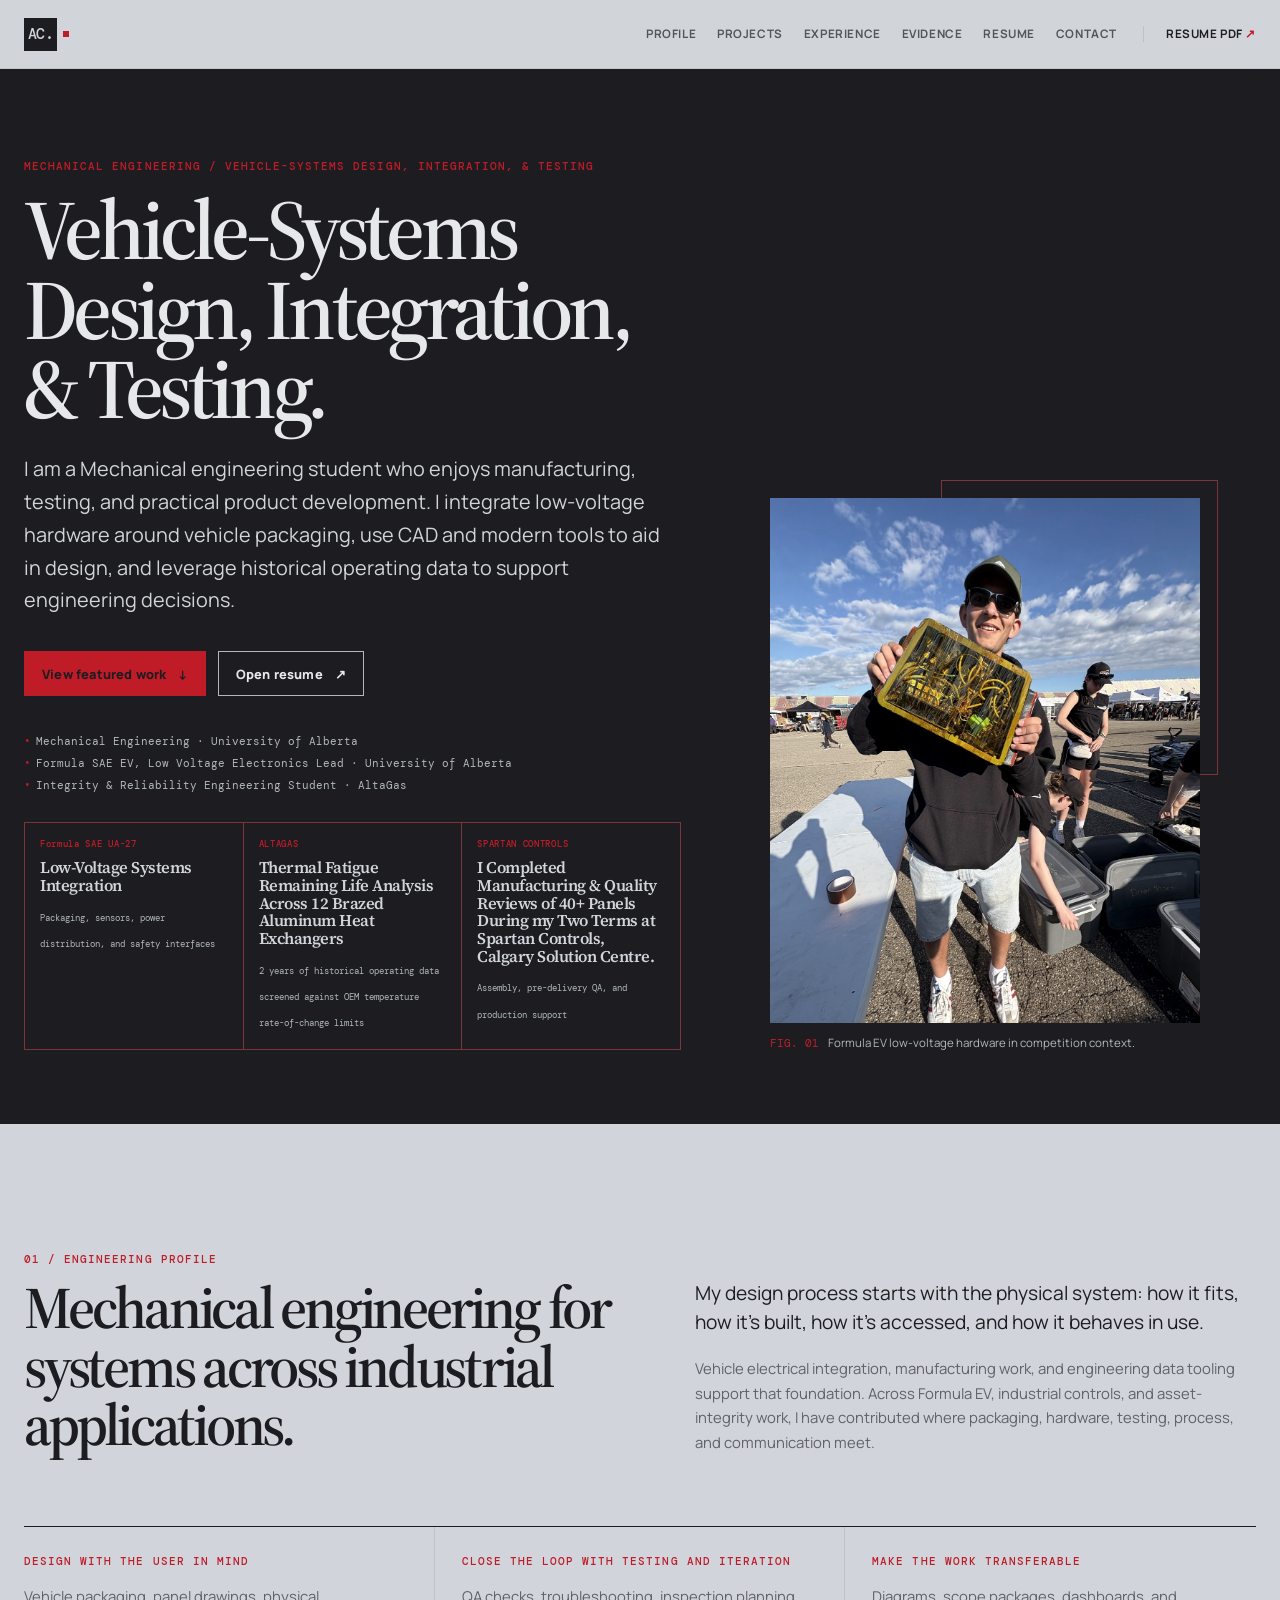
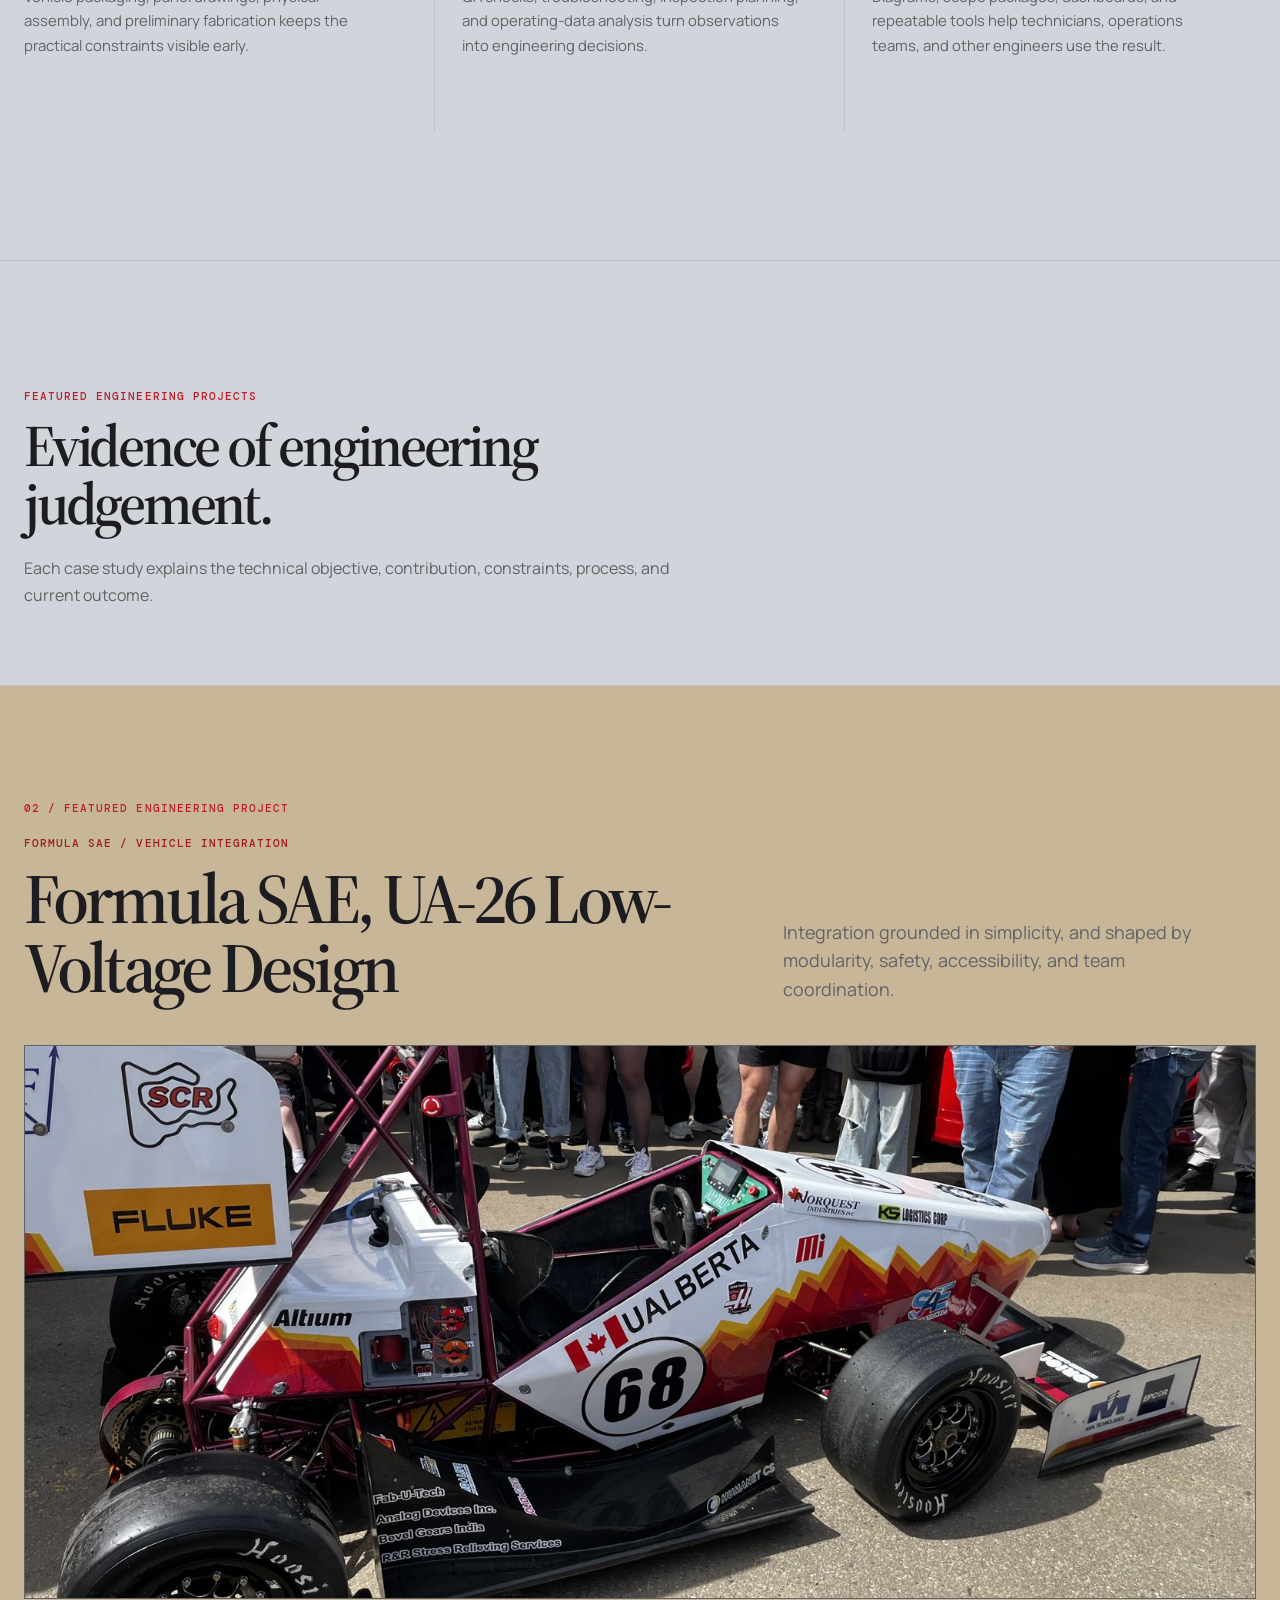
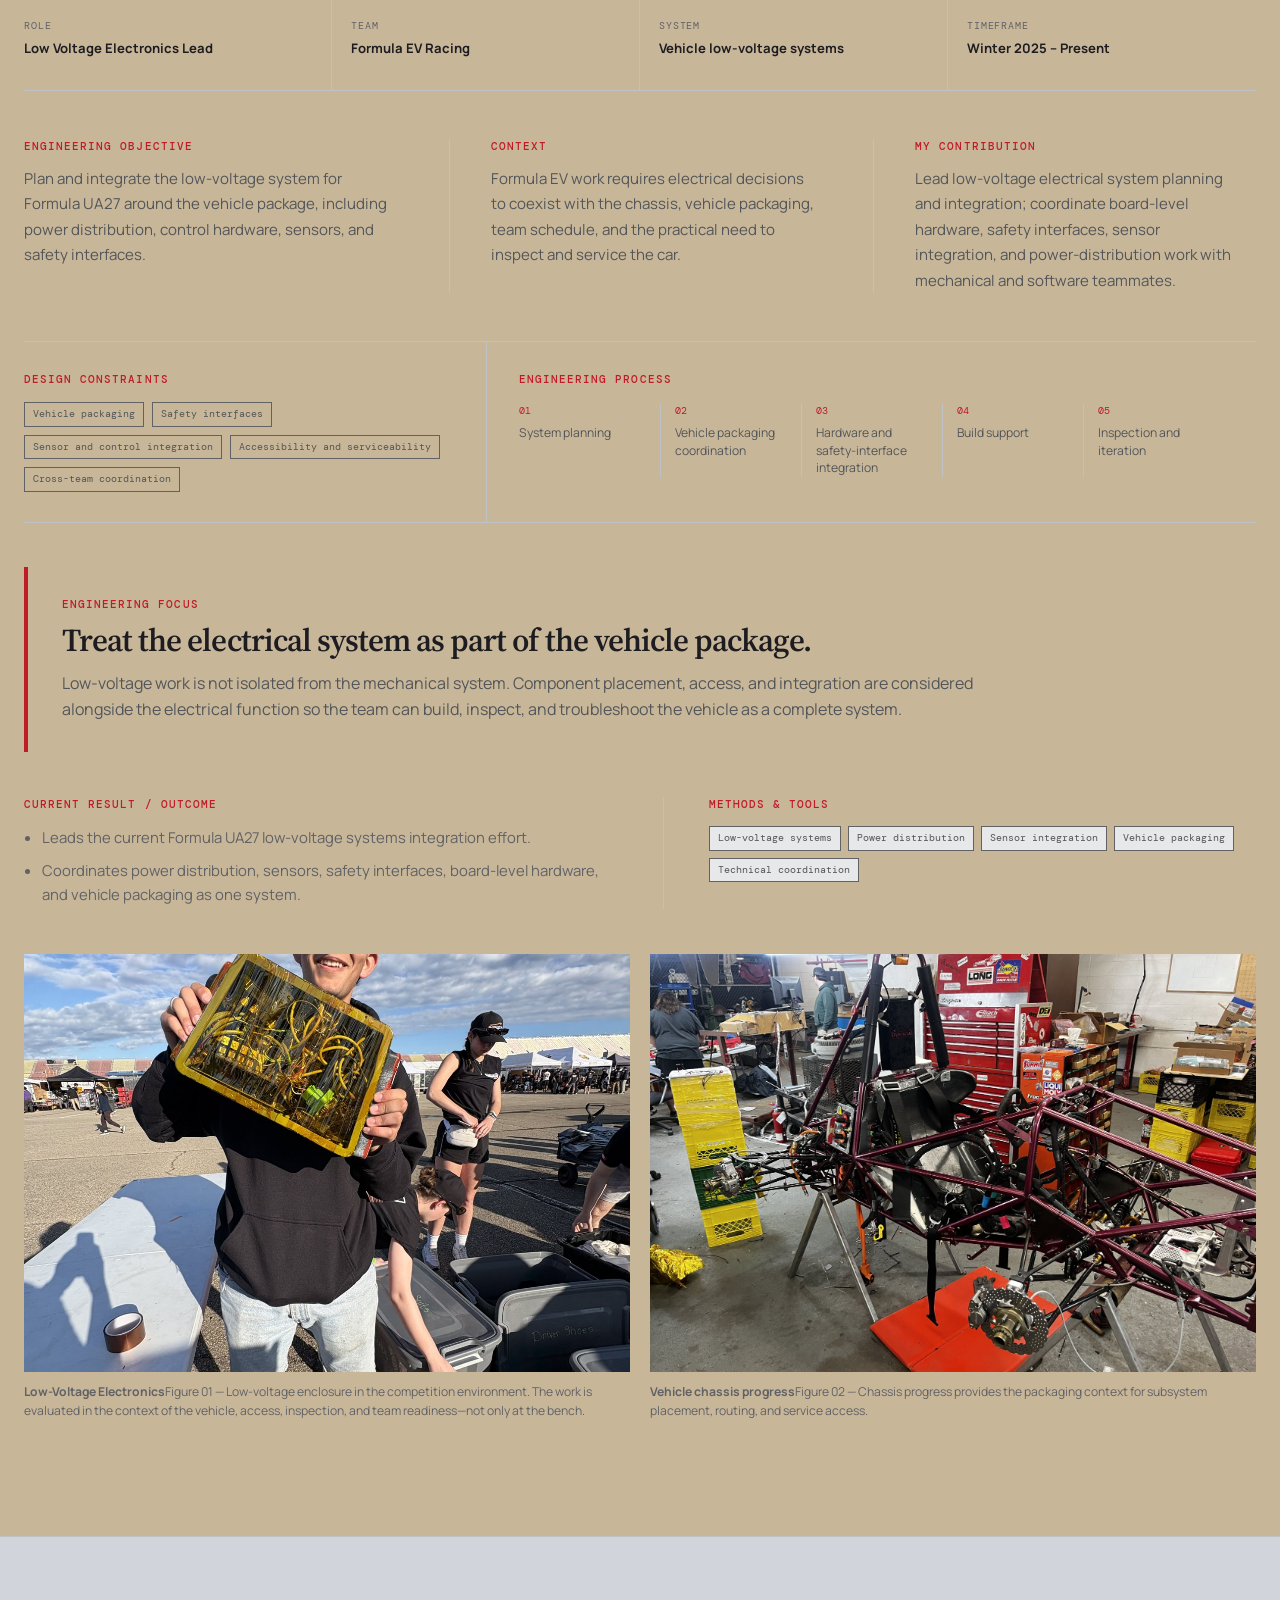
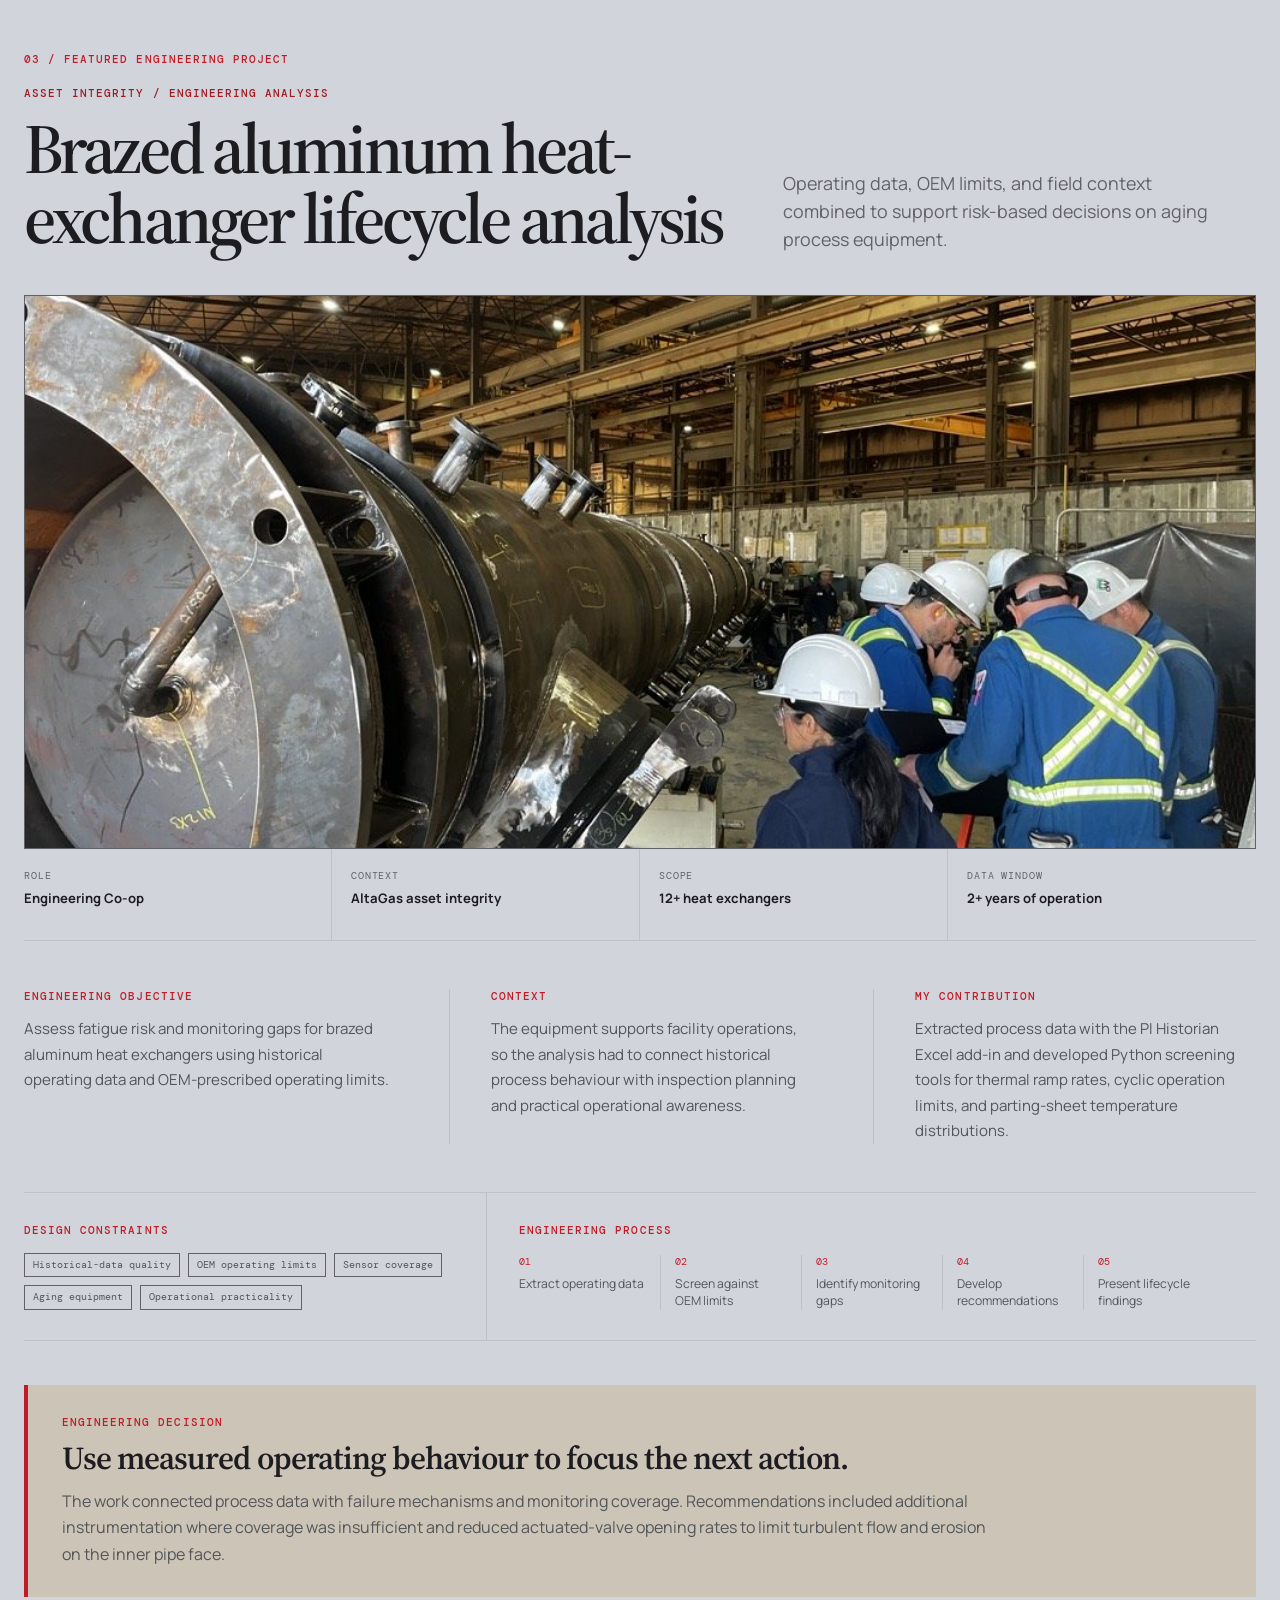
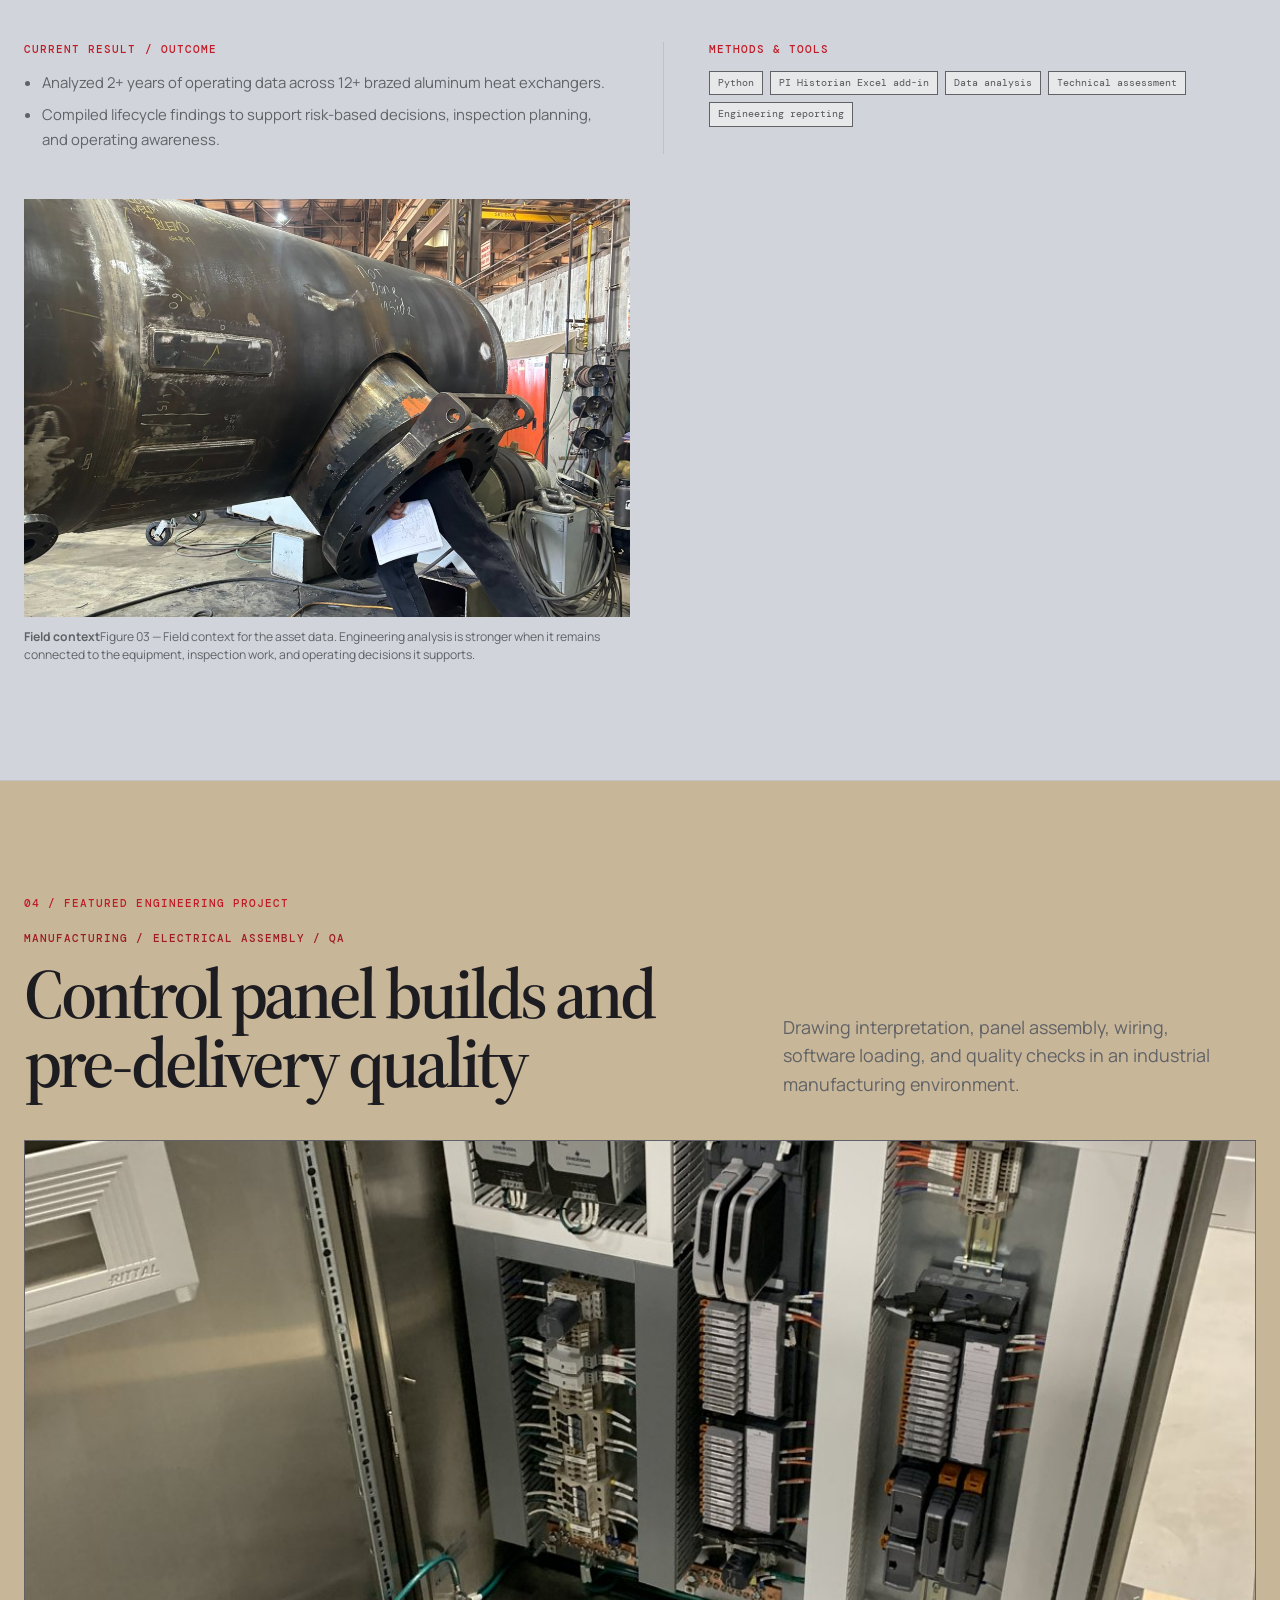
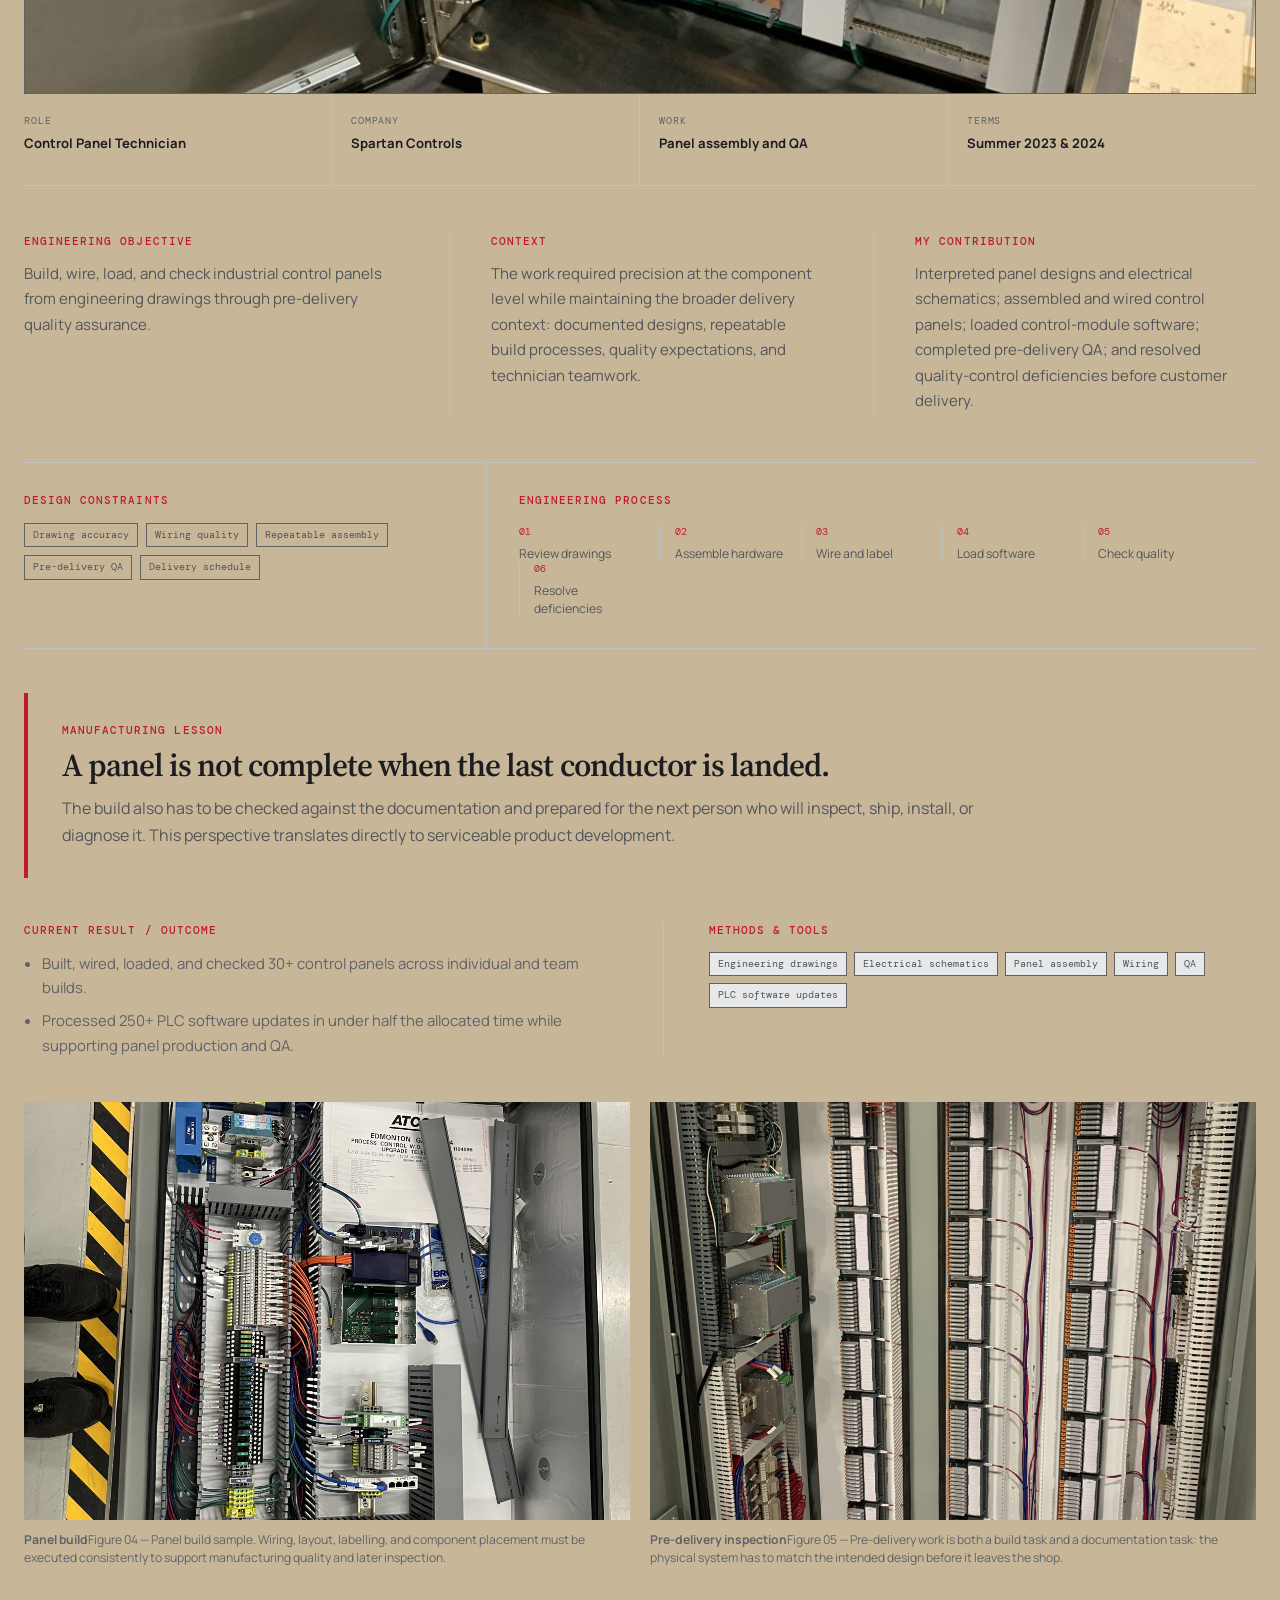
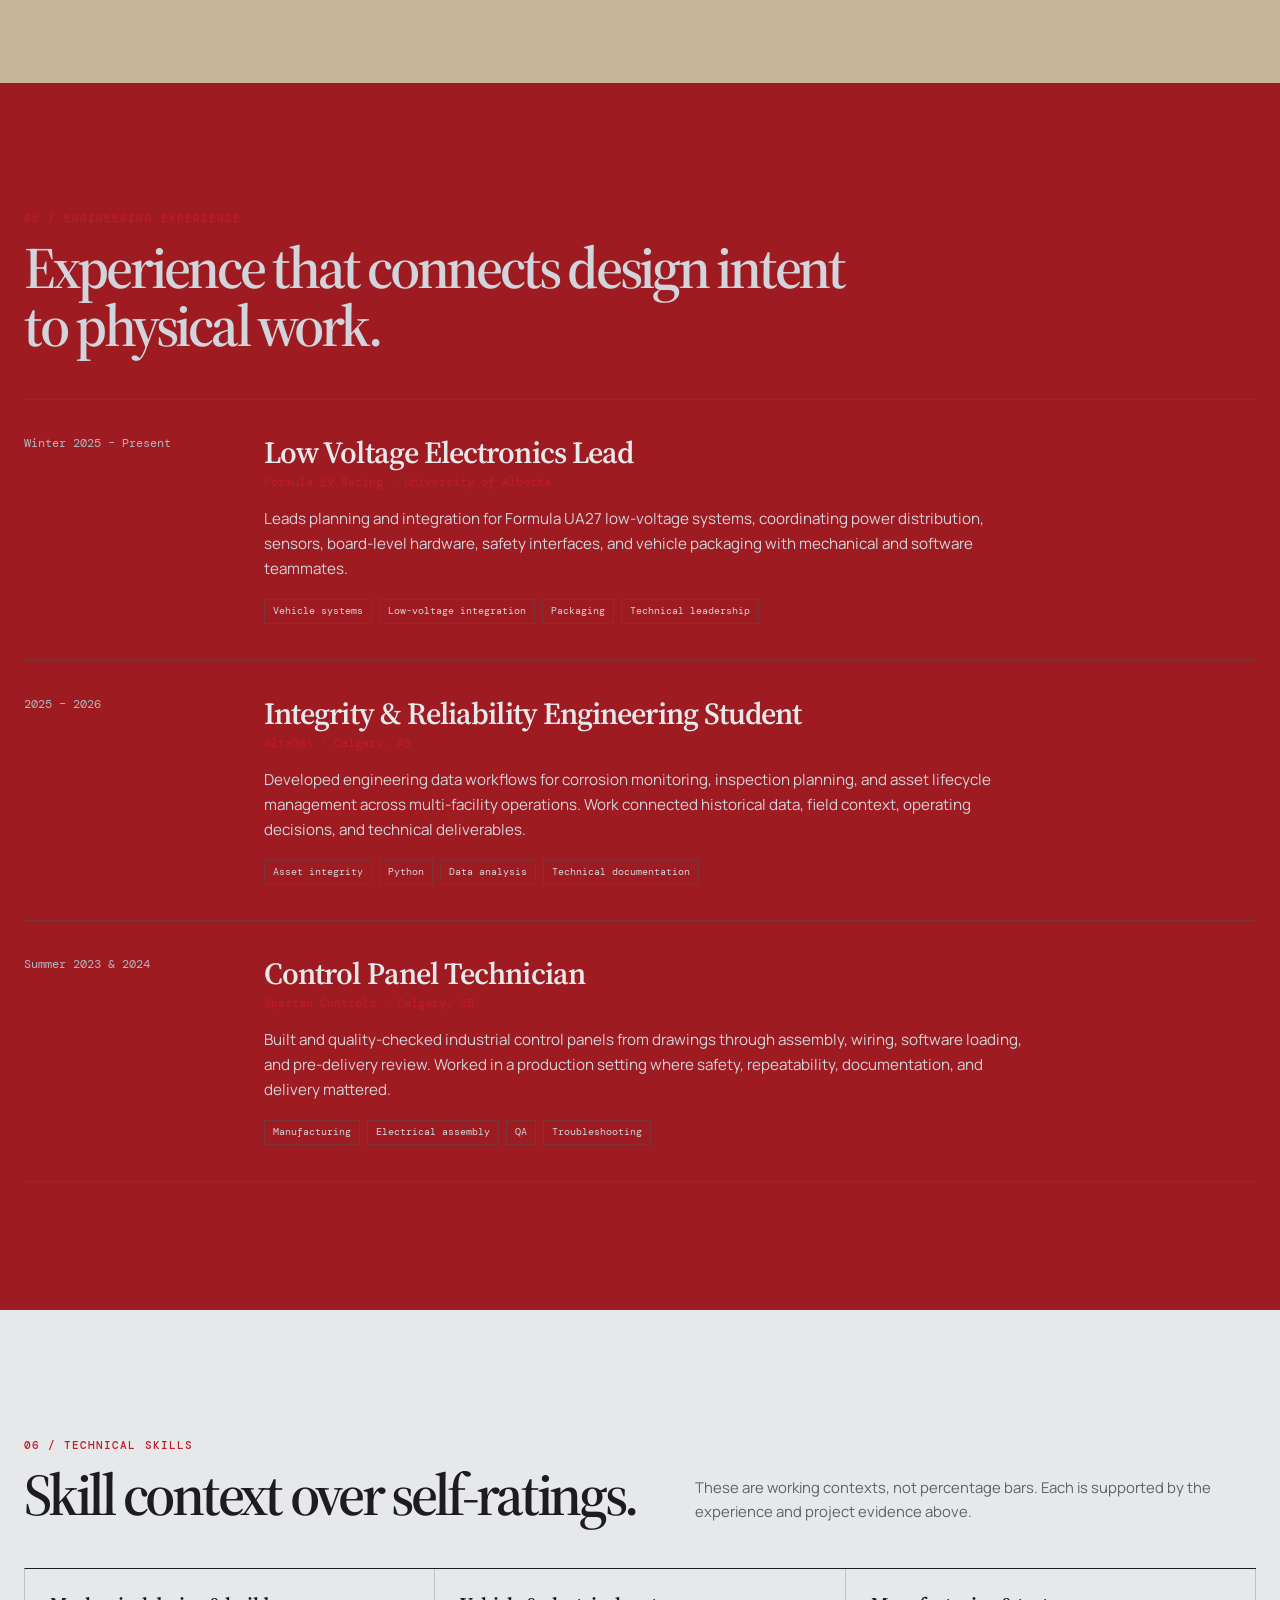
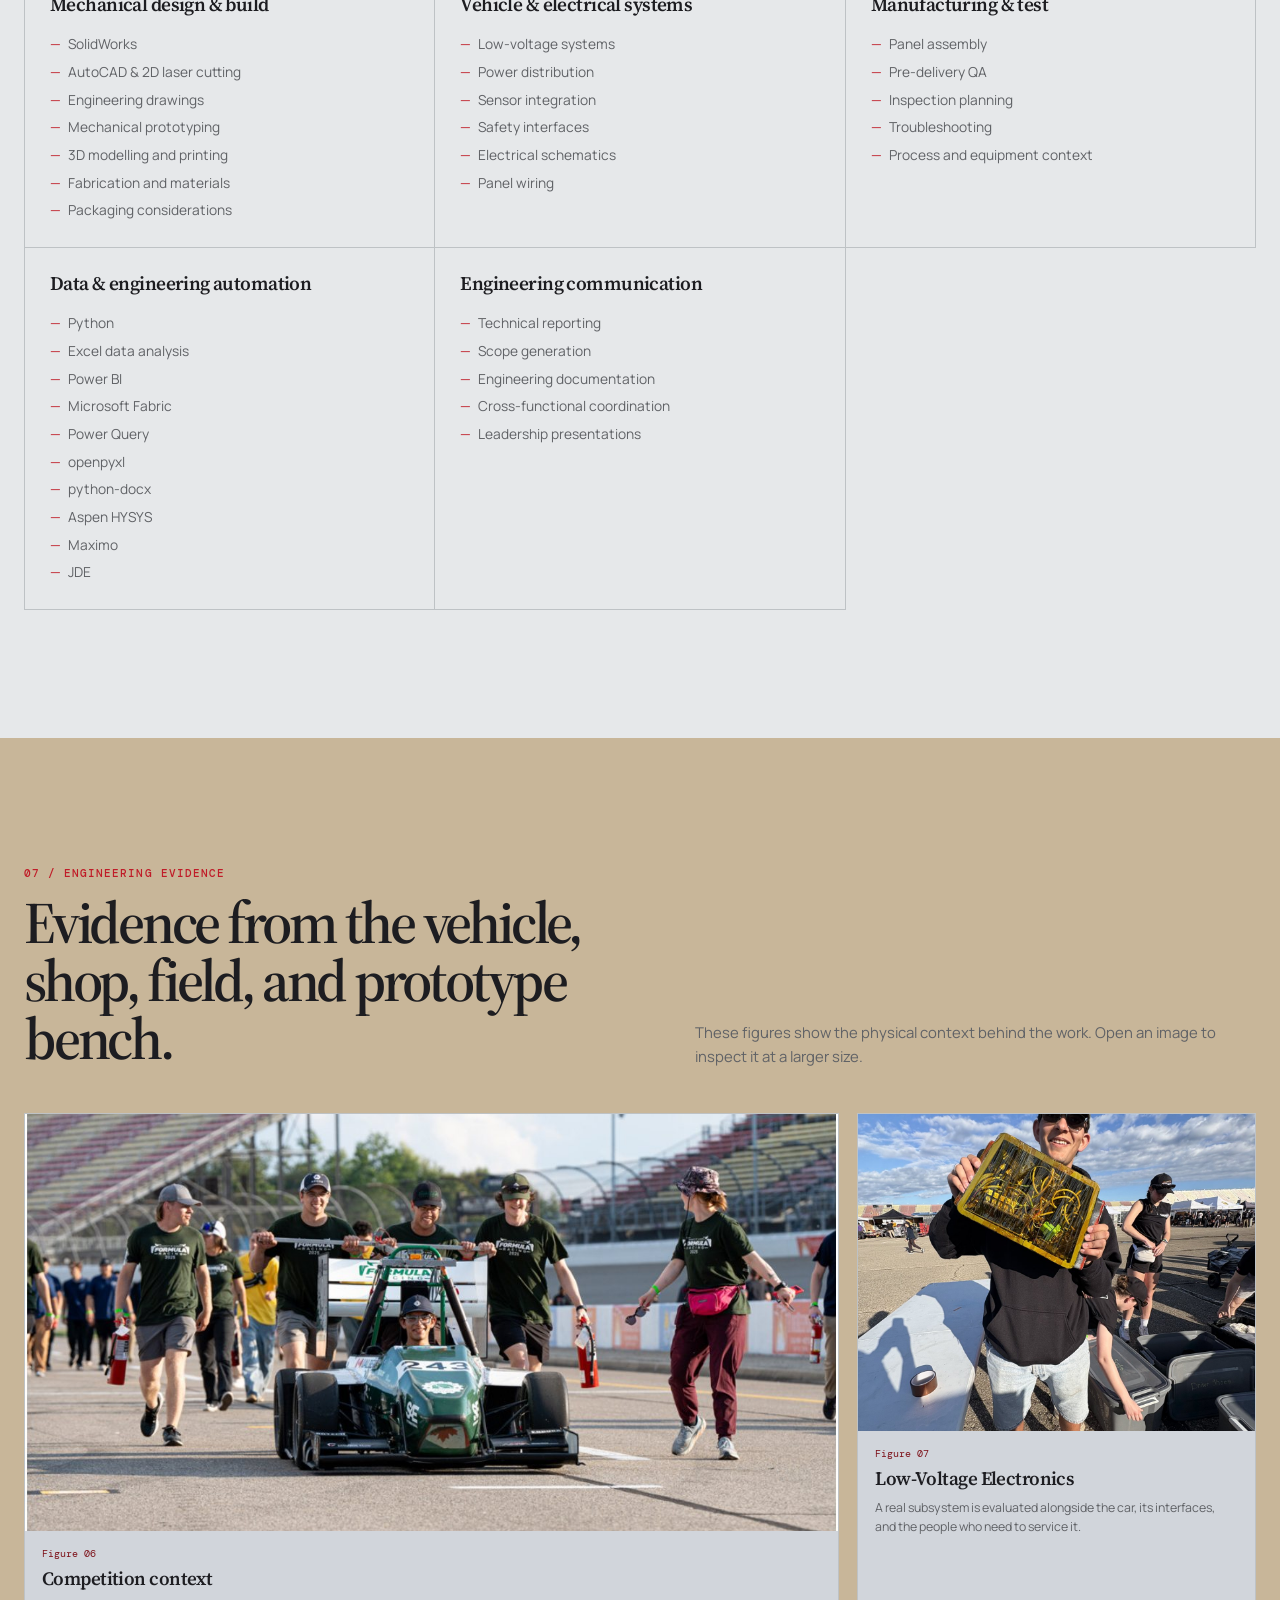
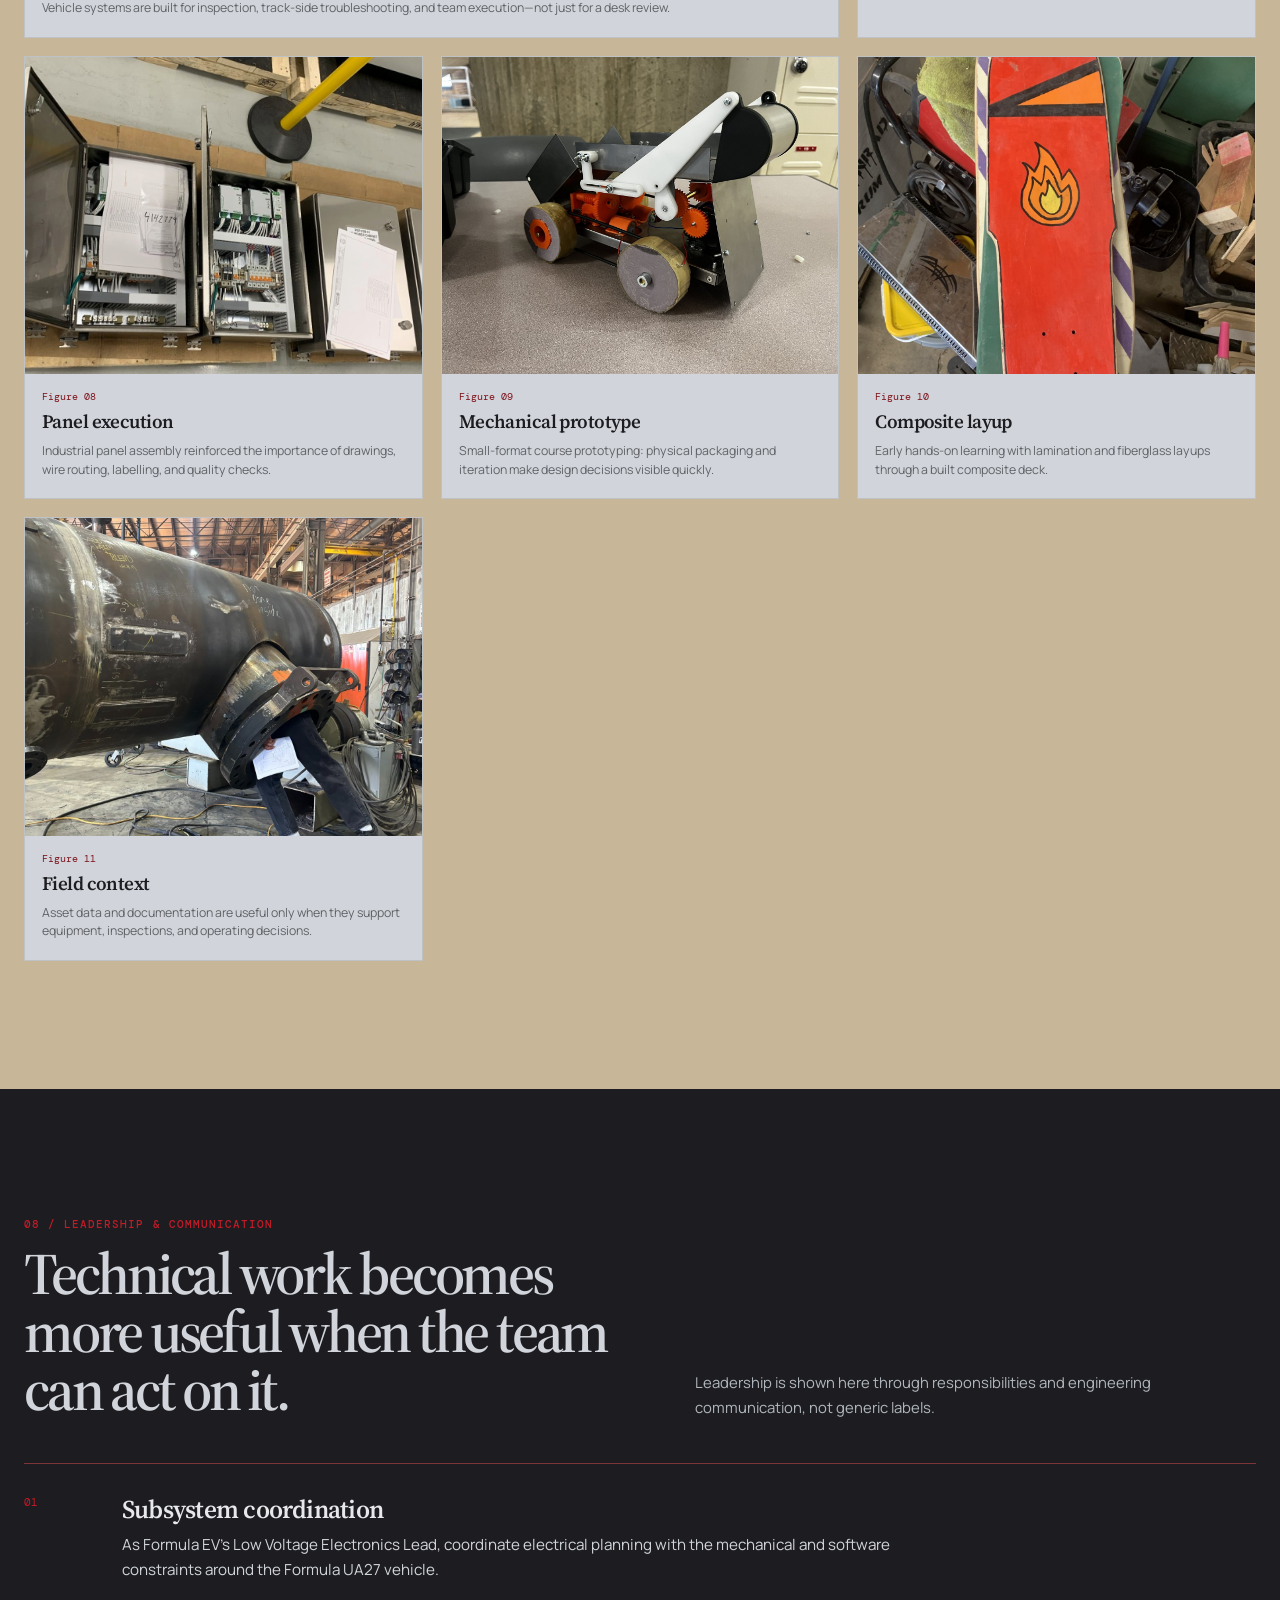
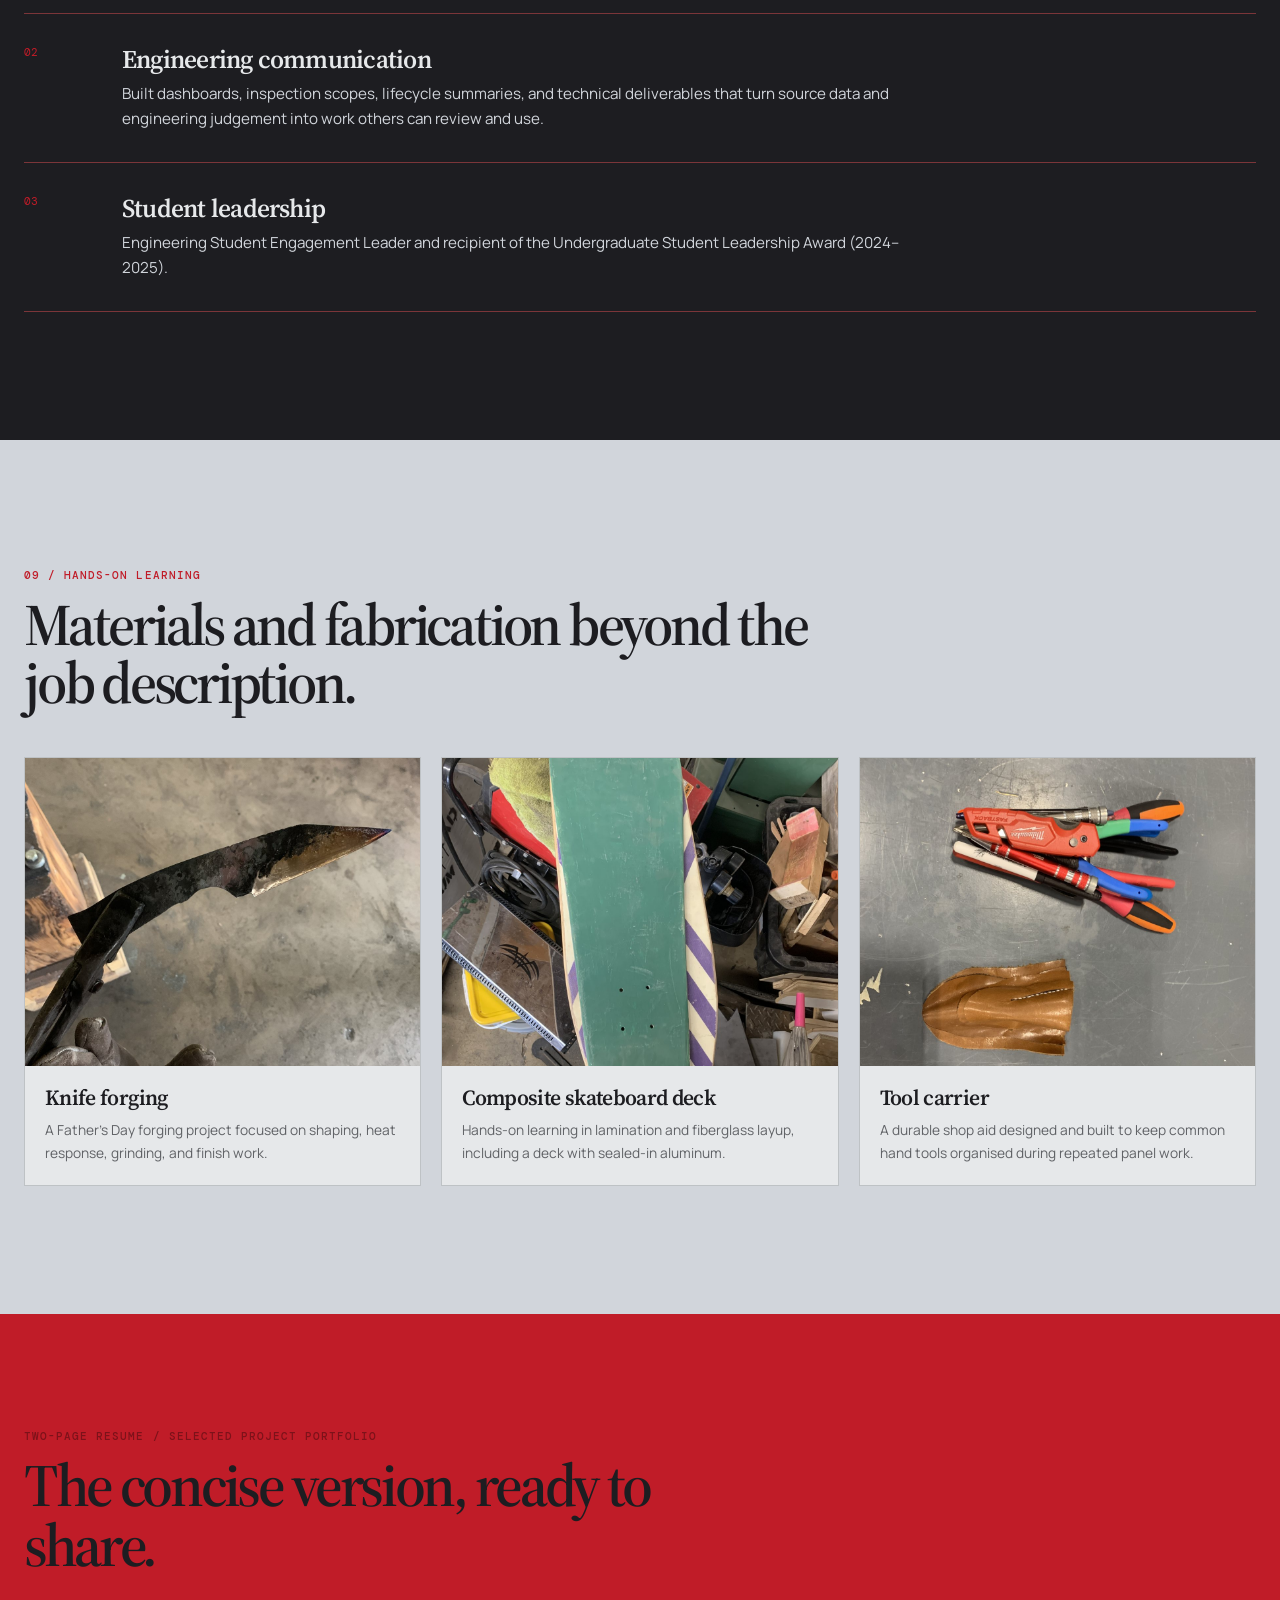
==== commit d4fbfbf0: "change colour p2" ====
--- a/index.html
+++ b/index.html
@@ -3,20 +3,20 @@
 <head>
     <meta charset="utf-8">
     <meta name="viewport" content="width=device-width, initial-scale=1">
-    <meta name="description" content="Ashwin Conrad is a mechanical engineering student focused on vehicle systems, manufacturing, testing, and build-ready engineering design.">
+    <meta name="description" content="I am a mechanical engineering student with special interests in vehicle systems, manufacturing, testing, and build-ready engineering design.">
     <meta name="theme-color" content="#141414">
     <link rel="canonical" href="https://ashwin-conrad.github.io/">
-    <meta property="og:title" content="Ashwin Conrad | Vehicle Systems &amp; Mechanical Engineering">
+    <meta property="og:title" content="Ashwin Conrad | Mechanical Engineering Student &amp; Formula SAE Low Voltage Electronics Lead">
     <meta property="og:description" content="Vehicle systems integration, manufacturing QA, engineering analysis, and build-ready design.">
     <meta property="og:type" content="website">
     <meta property="og:url" content="https://ashwin-conrad.github.io/">
     <meta property="og:image" content="https://ashwin-conrad.github.io/assets/photos/formula-ua27-unveiling.jpg">
-    <meta property="og:image:alt" content="Formula UA27 race car at its unveiling">
+    <meta property="og:image:alt" content="UA-27 Formula’s car at our annual unveiling">
     <meta name="twitter:card" content="summary_large_image">
-    <meta name="twitter:title" content="Ashwin Conrad | Vehicle Systems &amp; Mechanical Engineering">
+    <meta name="twitter:title" content="Ashwin Conrad | Mechanical Engineering Student &amp; Formula SAE Low Voltage Electronics Lead">
     <meta name="twitter:description" content="Vehicle systems integration, manufacturing QA, engineering analysis, and build-ready design.">
     <meta name="twitter:image" content="https://ashwin-conrad.github.io/assets/photos/formula-ua27-unveiling.jpg">
-    <title>Ashwin Conrad | Engineering Portfolio</title>
+    <title>Ashwin Conrad | Mechanical Engineering Portfolio</title>
     <link rel="icon" href="data:image/svg+xml,%3Csvg xmlns='http://www.w3.org/2000/svg' viewBox='0 0 64 64'%3E%3Crect width='64' height='64' rx='10' fill='%23141414'/%3E%3Cpath d='M15 45 28 17h8l13 28h-9l-3-7H26l-3 7h-8Zm14-14h5l-2.5-7-2.5 7Z' fill='%23e3c878'/%3E%3C/svg%3E">
     <link rel="stylesheet" href="styles.css">
     <script src="script.js" defer></script>
@@ -42,39 +42,39 @@
         <section class="hero" id="top" aria-labelledby="hero-title">
             <div class="container hero-grid">
                 <div class="hero-copy">
-                    <p class="kicker">MECHANICAL ENGINEERING / VEHICLE SYSTEMS / BUILD-READY DESIGN</p>
-                    <h1 id="hero-title">Vehicle systems, testing, and build-ready engineering design.</h1>
-                    <p class="hero-intro">Mechanical engineering student focused on vehicle systems, manufacturing, testing, and practical product development. I integrate low-voltage hardware around vehicle packaging, turn drawings into production-ready assemblies, and use operating data to support engineering decisions.</p>
+                    <p class="kicker">MECHANICAL ENGINEERING / VEHICLE-SYSTEMS DESIGN, INTEGRATION, &amp; TESTING</p>
+                    <h1 id="hero-title">Vehicle-Systems Design, Integration, &amp; Testing.</h1>
+                    <p class="hero-intro">I am a Mechanical engineering student who enjoys manufacturing, testing, and practical product development. I integrate low-voltage hardware around vehicle packaging, use CAD and modern tools to aid in design, and leverage historical operating data to support engineering decisions.</p>
                     <div class="hero-actions">
                         <a class="button button-primary" href="#projects">View featured work <span aria-hidden="true">↓</span></a>
                         <a class="button button-quiet" href="portfolio/resume.pdf" target="_blank" rel="noreferrer">Open resume <span aria-hidden="true">↗</span></a>
                     </div>
                     <ul class="hero-facts" aria-label="Current roles and education">
                     <li>Mechanical Engineering · University of Alberta</li>
-                    <li>Low Voltage Electronics Lead · Formula EV Racing</li>
+                    <li>Formula SAE EV, Low Voltage Electronics Lead · University of Alberta</li>
                     <li>Integrity &amp; Reliability Engineering Student · AltaGas</li>
                     </ul>
                     <div class="hero-proof" aria-label="Selected engineering evidence">
                         <article class="proof-point">
-                            <p>FORMULA UA27</p>
-                            <h2>Low-voltage systems integration</h2>
+                            <p>Formula SAE UA-27</p>
+                            <h2>Low-Voltage Systems Integration</h2>
                             <span>Packaging, sensors, power distribution, and safety interfaces</span>
                         </article>
                         <article class="proof-point">
                             <p>ALTAGAS</p>
-                            <h2>12+ heat exchangers analyzed</h2>
-                            <span>2+ years of operating history screened against OEM limits</span>
+                            <h2>Thermal Fatigue Remaining Life Analysis Across 12 Brazed Aluminum Heat Exchangers</h2>
+                            <span>2 years of historical operating data screened against OEM temperature rate-of-change limits</span>
                         </article>
                         <article class="proof-point">
                             <p>SPARTAN CONTROLS</p>
-                            <h2>30+ panels and 250+ PLC updates</h2>
+                            <h2>I Completed Manufacturing &amp; Quality Reviews of 40+ Panels During my Two Terms at Spartan Controls, Calgary Solution Centre.</h2>
                             <span>Assembly, pre-delivery QA, and production support</span>
                         </article>
                     </div>
                 </div>
                                 <figure class="hero-figure figure-trigger">
-                    <button type="button" data-lightbox-src="assets/photos/formula-ua27-lv-ac.jpg" data-lightbox-alt="Formula EV low-voltage enclosure held at competition" data-lightbox-caption="Formula EV work: low-voltage hardware in its vehicle and competition context." aria-label="Open Formula EV low-voltage hardware photo">
-                        <img src="assets/photos/formula-ua27-lv-ac.jpg" alt="Formula EV low-voltage enclosure held at competition">
+                    <button type="button" data-lightbox-src="assets/photos/formula-ua27-lv-ac.jpg" data-lightbox-alt="This is our Low Voltage Electronics Enclosure after passing the “Rain-Test” at competition in Michigan this past June." data-lightbox-caption="Formula EV work: low-voltage hardware in its vehicle and competition context." aria-label="Open Formula EV low-voltage hardware photo">
+                        <img src="assets/photos/formula-ua27-lv-ac.jpg" alt="This is our Low Voltage Electronics Enclosure after passing the “Rain-Test” at competition in Michigan this past June.">
                     </button>
                     <figcaption><span>FIG. 01</span> Formula EV low-voltage hardware in competition context.</figcaption>
                 </figure>
@@ -86,20 +86,20 @@
                 <div class="section-heading split-heading">
                     <div>
                         <p class="section-label">01 / ENGINEERING PROFILE</p>
-                        <h2 id="profile-heading">Mechanical engineering for systems that must be built, tested, and used.</h2>
+                        <h2 id="profile-heading">Mechanical engineering for systems across industrial applications.</h2>
                     </div>
                     <div class="section-summary">
-                        <p class="lead">My work starts with the physical system: how it fits, how it is built, how it is accessed, and how it behaves in use.</p>
+                        <p class="lead">My design process starts with the physical system: how it fits, how it’s built, how it’s accessed, and how it behaves in use.</p>
                         <p>Vehicle electrical integration, manufacturing work, and engineering data tooling support that foundation. Across Formula EV, industrial controls, and asset-integrity work, I have contributed where packaging, hardware, testing, process, and communication meet.</p>
                     </div>
                 </div>
                 <div class="profile-signals">
                     <article class="profile-signal">
-                        <p class="micro-label">DESIGN WITH THE BUILD IN MIND</p>
-                        <p>Vehicle packaging, panel drawings, physical assembly, and fabrication projects keep the practical constraints visible early.</p>
+                        <p class="micro-label">DESIGN WITH THE USER IN MIND</p>
+                        <p>Vehicle packaging, panel drawings, physical assembly, and preliminary fabrication keeps the practical constraints visible early.</p>
                     </article>
                     <article class="profile-signal">
-                        <p class="micro-label">CLOSE THE LOOP WITH TESTING</p>
+                        <p class="micro-label">CLOSE THE LOOP WITH TESTING AND ITERATION</p>
                         <p>QA checks, troubleshooting, inspection planning, and operating-data analysis turn observations into engineering decisions.</p>
                     </article>
                     <article class="profile-signal">
@@ -121,13 +121,13 @@
                         <div>
                             <p class="section-label">02 / FEATURED ENGINEERING PROJECT</p>
                             <p class="project-type">FORMULA SAE / VEHICLE INTEGRATION</p>
-                            <h2 id="project_1-title">Formula UA27 low-voltage systems</h2>
-                        </div>
-                        <p class="case-study-subtitle">Vehicle electrical integration shaped by packaging, safety interfaces, accessibility, and team coordination.</p>
+                            <h2 id="project_1-title">Formula SAE, UA-26 Low-Voltage Design</h2>
+                        </div>
+                        <p class="case-study-subtitle">Integration grounded in simplicity, and shaped by modularity, safety, accessibility, and team coordination.</p>
                     </div>
                                         <figure class="feature-figure figure-trigger">
-                        <button type="button" data-lightbox-src="assets/photos/formula-ua27-unveiling.jpg" data-lightbox-alt="Formula UA27 at its unveiling, showing the full vehicle context for low-voltage electrical integration" data-lightbox-caption="Formula UA27 unveiling">
-                            <img src="assets/photos/formula-ua27-unveiling.jpg" alt="Formula UA27 at its unveiling, showing the full vehicle context for low-voltage electrical integration" loading="lazy" decoding="async">
+                        <button type="button" data-lightbox-src="assets/photos/formula-ua27-unveiling.jpg" data-lightbox-alt="UA-26 at our annual unveiling event: this was a testament to the dedication of our entire team to get the car pretty and polished (even if it was the night before)." data-lightbox-caption="Formula UA-26 unveiling">
+                            <img src="assets/photos/formula-ua27-unveiling.jpg" alt="UA-26 at our annual unveiling event: this was a testament to the dedication of our entire team to get the car pretty and polished (even if it was the night before)." loading="lazy" decoding="async">
                         </button>
                     </figure>
                     <dl class="project-metadata">
@@ -186,10 +186,10 @@
                     </div>
                     <div class="case-figures">
                         <figure class="engineering-figure figure-trigger">
-                            <button type="button" data-lightbox-src="assets/photos/formula-ua27-lv-ac.jpg" data-lightbox-alt="Formula EV low-voltage enclosure held at competition" data-lightbox-caption="Low-voltage hardware Figure 01 — Low-voltage enclosure in the competition environment. The work is evaluated in the context of the vehicle, access, inspection, and team readiness—not only at the bench.">
-                                <img src="assets/photos/formula-ua27-lv-ac.jpg" alt="Formula EV low-voltage enclosure held at competition" loading="lazy" decoding="async">
+                            <button type="button" data-lightbox-src="assets/photos/formula-ua27-lv-ac.jpg" data-lightbox-alt="This is our Low Voltage Electronics Enclosure after passing the “Rain-Test” at competition in Michigan this past June." data-lightbox-caption="Low-Voltage Electronics Figure 01 — Low-voltage enclosure in the competition environment. The work is evaluated in the context of the vehicle, access, inspection, and team readiness—not only at the bench.">
+                                <img src="assets/photos/formula-ua27-lv-ac.jpg" alt="This is our Low Voltage Electronics Enclosure after passing the “Rain-Test” at competition in Michigan this past June." loading="lazy" decoding="async">
                             </button>
-                            <figcaption><strong>Low-voltage hardware</strong><span>Figure 01 — Low-voltage enclosure in the competition environment. The work is evaluated in the context of the vehicle, access, inspection, and team readiness—not only at the bench.</span></figcaption>
+                            <figcaption><strong>Low-Voltage Electronics</strong><span>Figure 01 — Low-voltage enclosure in the competition environment. The work is evaluated in the context of the vehicle, access, inspection, and team readiness—not only at the bench.</span></figcaption>
                         </figure>
                         <figure class="engineering-figure figure-trigger">
                             <button type="button" data-lightbox-src="assets/photos/formula-ua27-frame-progress.jpg" data-lightbox-alt="Formula vehicle chassis progressing through fabrication" data-lightbox-caption="Vehicle chassis progress Figure 02 — Chassis progress provides the packaging context for subsystem placement, routing, and service access.">
@@ -453,10 +453,10 @@
                         <figcaption><span>Figure 06</span><strong>Competition context</strong><p>Vehicle systems are built for inspection, track-side troubleshooting, and team execution—not just for a desk review.</p></figcaption>
                     </figure>
                     <figure class="documentation-card figure-trigger">
-                        <button type="button" data-lightbox-src="assets/photos/formula-ua27-lv-ac.jpg" data-lightbox-alt="Formula EV low-voltage enclosure held at competition" data-lightbox-caption="Figure 07 Low-voltage hardware A real subsystem is evaluated alongside the car, its interfaces, and the people who need to service it.">
-                            <img src="assets/photos/formula-ua27-lv-ac.jpg" alt="Formula EV low-voltage enclosure held at competition" loading="lazy" decoding="async">
-                        </button>
-                        <figcaption><span>Figure 07</span><strong>Low-voltage hardware</strong><p>A real subsystem is evaluated alongside the car, its interfaces, and the people who need to service it.</p></figcaption>
+                        <button type="button" data-lightbox-src="assets/photos/formula-ua27-lv-ac.jpg" data-lightbox-alt="This is our Low Voltage Electronics Enclosure after passing the “Rain-Test” at competition in Michigan this past June." data-lightbox-caption="Figure 07 Low-Voltage Electronics A real subsystem is evaluated alongside the car, its interfaces, and the people who need to service it.">
+                            <img src="assets/photos/formula-ua27-lv-ac.jpg" alt="This is our Low Voltage Electronics Enclosure after passing the “Rain-Test” at competition in Michigan this past June." loading="lazy" decoding="async">
+                        </button>
+                        <figcaption><span>Figure 07</span><strong>Low-Voltage Electronics</strong><p>A real subsystem is evaluated alongside the car, its interfaces, and the people who need to service it.</p></figcaption>
                     </figure>
                     <figure class="documentation-card figure-trigger">
                         <button type="button" data-lightbox-src="assets/photos/spartan-panel-2.jpg" data-lightbox-alt="Industrial control panel interior with organised wiring" data-lightbox-caption="Figure 08 Panel execution Industrial panel assembly reinforced the importance of drawings, wire routing, labelling, and quality checks.">
--- a/styles.css
+++ b/styles.css
@@ -1,4 +1,4 @@
-/* Generated by scripts/portfolio.py build. Edit content/details/design-tokens.json for visual foundations, content/details.json for content, and scripts/site_renderer.py for presentation. */
+/* Generated by scripts/portfolio.py build. Edit content/styles.json for visual foundations, content/site.json plus content/details/website/ for content, and scripts/site_renderer.py for presentation. */
 @import url("https://fonts.googleapis.com/css2?family=DM+Mono:wght@400;500&family=Manrope:wght@400;500;600;700;800&family=Source+Serif+4:opsz,wght@8..60,600;8..60,700&display=swap");
 
 :root {
@@ -32,29 +32,29 @@
     --palette-quartz-grey-metallic: #606266;
     --palette-black: #141414;
     --palette-brilliant-black-metallic: #1D1D21;
-    --paper: #E6E8EA;
-    --paper-deep: #D1D5DB;
-    --ink: #141414;
+    --paper: #D1D5DB;
+    --paper-deep: #C8B699;
+    --ink: #1D1D21;
     --ink-soft: #525659;
     --muted: #606266;
     --line: #BEC2C5;
-    --line-dark: #525659;
-    --green: #264A36;
-    --green-light: #738072;
-    --accent: #E3C878;
-    --accent-dark: #4A3C31;
-    --accent-hover: #C01C28;
+    --line-dark: #606266;
+    --green: #9E1B22;
+    --green-light: #C8B699;
+    --accent: #C01C28;
+    --accent-dark: #7D121A;
+    --accent-hover: #B8242B;
     --white: #E6E8EA;
     --on-dark: #D1D5DB;
     --on-dark-muted: #B0B7BD;
-    --dark-line: #738072;
+    --dark-line: #7B3539;
     --text-site-body-font-family: "Manrope", "Arial", sans-serif;
     --text-site-body-font-size: 16px;
     --text-site-body-font-weight: 400;
     --text-site-body-font-style: normal;
     --text-site-body-line-height: 1.65;
     --text-site-body-letter-spacing: normal;
-    --text-site-body-color: #141414;
+    --text-site-body-color: #1D1D21;
     --text-site-body-text-transform: none;
     --text-site-brand-font-family: "DM Mono", "Consolas", monospace;
     --text-site-brand-font-size: .92rem;
@@ -62,7 +62,7 @@
     --text-site-brand-font-style: normal;
     --text-site-brand-line-height: normal;
     --text-site-brand-letter-spacing: -.04em;
-    --text-site-brand-color: #141414;
+    --text-site-brand-color: #1D1D21;
     --text-site-brand-text-transform: none;
     --text-site-navigation-font-family: "Manrope", "Arial", sans-serif;
     --text-site-navigation-font-size: .73rem;
@@ -86,7 +86,7 @@
     --text-site-label-font-style: normal;
     --text-site-label-line-height: 1.35;
     --text-site-label-letter-spacing: .095em;
-    --text-site-label-color: #E3C878;
+    --text-site-label-color: #C01C28;
     --text-site-label-text-transform: uppercase;
     --text-site-hero-title-font-family: "Source Serif 4", "Georgia", serif;
     --text-site-hero-title-font-size: clamp(3.4rem, 6.6vw, 6.9rem);
@@ -118,7 +118,7 @@
     --text-site-button-font-style: normal;
     --text-site-button-line-height: normal;
     --text-site-button-letter-spacing: .015em;
-    --text-site-button-color: #141414;
+    --text-site-button-color: #1D1D21;
     --text-site-button-text-transform: none;
     --text-site-fact-font-family: "DM Mono", "Consolas", monospace;
     --text-site-fact-font-size: .67rem;
@@ -142,7 +142,7 @@
     --text-site-figure-index-font-style: normal;
     --text-site-figure-index-line-height: normal;
     --text-site-figure-index-letter-spacing: normal;
-    --text-site-figure-index-color: #E3C878;
+    --text-site-figure-index-color: #C01C28;
     --text-site-figure-index-text-transform: none;
     --text-site-title-font-family: "Source Serif 4", "Georgia", serif;
     --text-site-title-font-size: clamp(2.5rem, 4.6vw, 5.1rem);
@@ -150,7 +150,7 @@
     --text-site-title-font-style: normal;
     --text-site-title-line-height: .99;
     --text-site-title-letter-spacing: -.055em;
-    --text-site-title-color: #141414;
+    --text-site-title-color: #1D1D21;
     --text-site-title-text-transform: none;
     --text-site-case-title-font-family: "Source Serif 4", "Georgia", serif;
     --text-site-case-title-font-size: clamp(2.8rem, 5.5vw, 5.6rem);
@@ -158,7 +158,7 @@
     --text-site-case-title-font-style: normal;
     --text-site-case-title-line-height: .99;
     --text-site-case-title-letter-spacing: -.055em;
-    --text-site-case-title-color: #141414;
+    --text-site-case-title-color: #1D1D21;
     --text-site-case-title-text-transform: none;
     --text-site-case-title-mobile-font-family: "Source Serif 4", "Georgia", serif;
     --text-site-case-title-mobile-font-size: clamp(2.65rem, 12vw, 4.3rem);
@@ -166,7 +166,7 @@
     --text-site-case-title-mobile-font-style: normal;
     --text-site-case-title-mobile-line-height: .99;
     --text-site-case-title-mobile-letter-spacing: -.055em;
-    --text-site-case-title-mobile-color: #141414;
+    --text-site-case-title-mobile-color: #1D1D21;
     --text-site-case-title-mobile-text-transform: none;
     --text-site-title-small-font-family: "Source Serif 4", "Georgia", serif;
     --text-site-title-small-font-size: 1.55rem;
@@ -174,7 +174,7 @@
     --text-site-title-small-font-style: normal;
     --text-site-title-small-line-height: 1.1;
     --text-site-title-small-letter-spacing: -.03em;
-    --text-site-title-small-color: #141414;
+    --text-site-title-small-color: #1D1D21;
     --text-site-title-small-text-transform: none;
     --text-site-lead-font-family: "Manrope", "Arial", sans-serif;
     --text-site-lead-font-size: 1.2rem;
@@ -182,7 +182,7 @@
     --text-site-lead-font-style: normal;
     --text-site-lead-line-height: 1.55;
     --text-site-lead-letter-spacing: normal;
-    --text-site-lead-color: #141414;
+    --text-site-lead-color: #1D1D21;
     --text-site-lead-text-transform: none;
     --text-site-body-muted-font-family: "Manrope", "Arial", sans-serif;
     --text-site-body-muted-font-size: .93rem;
@@ -214,7 +214,7 @@
     --text-site-metadata-value-font-style: normal;
     --text-site-metadata-value-line-height: 1.4;
     --text-site-metadata-value-letter-spacing: normal;
-    --text-site-metadata-value-color: #141414;
+    --text-site-metadata-value-color: #1D1D21;
     --text-site-metadata-value-text-transform: none;
     --text-site-body-detail-font-family: "Manrope", "Arial", sans-serif;
     --text-site-body-detail-font-size: .94rem;
@@ -246,7 +246,7 @@
     --text-site-process-index-font-style: normal;
     --text-site-process-index-line-height: normal;
     --text-site-process-index-letter-spacing: normal;
-    --text-site-process-index-color: #E3C878;
+    --text-site-process-index-color: #C01C28;
     --text-site-process-index-text-transform: none;
     --text-site-experience-title-font-family: "Source Serif 4", "Georgia", serif;
     --text-site-experience-title-font-size: clamp(1.55rem, 2.4vw, 2.25rem);
@@ -262,7 +262,7 @@
     --text-site-experience-meta-font-style: normal;
     --text-site-experience-meta-line-height: normal;
     --text-site-experience-meta-letter-spacing: normal;
-    --text-site-experience-meta-color: #E3C878;
+    --text-site-experience-meta-color: #C01C28;
     --text-site-experience-meta-text-transform: none;
     --text-site-experience-body-font-family: "Manrope", "Arial", sans-serif;
     --text-site-experience-body-font-size: .95rem;
@@ -286,7 +286,7 @@
     --text-site-card-label-font-style: normal;
     --text-site-card-label-line-height: normal;
     --text-site-card-label-letter-spacing: normal;
-    --text-site-card-label-color: #4A3C31;
+    --text-site-card-label-color: #7D121A;
     --text-site-card-label-text-transform: none;
     --text-site-card-title-font-family: "Source Serif 4", "Georgia", serif;
     --text-site-card-title-font-size: 1.18rem;
@@ -294,7 +294,7 @@
     --text-site-card-title-font-style: normal;
     --text-site-card-title-line-height: 1.1;
     --text-site-card-title-letter-spacing: -.03em;
-    --text-site-card-title-color: #141414;
+    --text-site-card-title-color: #1D1D21;
     --text-site-card-title-text-transform: none;
     --text-site-card-body-font-family: "Manrope", "Arial", sans-serif;
     --text-site-card-body-font-size: .77rem;
@@ -310,7 +310,7 @@
     --text-site-contact-link-font-style: normal;
     --text-site-contact-link-line-height: normal;
     --text-site-contact-link-letter-spacing: normal;
-    --text-site-contact-link-color: #141414;
+    --text-site-contact-link-color: #1D1D21;
     --text-site-contact-link-text-transform: none;
     --text-site-footer-font-family: "DM Mono", "Consolas", monospace;
     --text-site-footer-font-size: .65rem;
@@ -358,7 +358,7 @@
     --text-site-callout-title-font-style: normal;
     --text-site-callout-title-line-height: 1.1;
     --text-site-callout-title-letter-spacing: -.03em;
-    --text-site-callout-title-color: #141414;
+    --text-site-callout-title-color: #1D1D21;
     --text-site-callout-title-text-transform: none;
     --text-site-experience-date-font-family: "DM Mono", "Consolas", monospace;
     --text-site-experience-date-font-size: .72rem;
@@ -374,7 +374,7 @@
     --text-site-skill-title-font-style: normal;
     --text-site-skill-title-line-height: 1.1;
     --text-site-skill-title-letter-spacing: -.03em;
-    --text-site-skill-title-color: #141414;
+    --text-site-skill-title-color: #1D1D21;
     --text-site-skill-title-text-transform: none;
     --text-site-leadership-number-font-family: "DM Mono", "Consolas", monospace;
     --text-site-leadership-number-font-size: .7rem;
@@ -382,7 +382,7 @@
     --text-site-leadership-number-font-style: normal;
     --text-site-leadership-number-line-height: normal;
     --text-site-leadership-number-letter-spacing: normal;
-    --text-site-leadership-number-color: #E3C878;
+    --text-site-leadership-number-color: #C01C28;
     --text-site-leadership-number-text-transform: none;
     --text-site-leadership-title-font-family: "Source Serif 4", "Georgia", serif;
     --text-site-leadership-title-font-size: 1.6rem;
@@ -398,7 +398,7 @@
     --text-site-personal-title-font-style: normal;
     --text-site-personal-title-line-height: 1.1;
     --text-site-personal-title-letter-spacing: -.03em;
-    --text-site-personal-title-color: #141414;
+    --text-site-personal-title-color: #1D1D21;
     --text-site-personal-title-text-transform: none;
     --text-site-resume-title-font-family: "Source Serif 4", "Georgia", serif;
     --text-site-resume-title-font-size: clamp(2.7rem, 4.7vw, 5rem);
@@ -406,7 +406,7 @@
     --text-site-resume-title-font-style: normal;
     --text-site-resume-title-line-height: .99;
     --text-site-resume-title-letter-spacing: -.055em;
-    --text-site-resume-title-color: #141414;
+    --text-site-resume-title-color: #1D1D21;
     --text-site-resume-title-text-transform: none;
     --text-site-contact-title-font-family: "Source Serif 4", "Georgia", serif;
     --text-site-contact-title-font-size: clamp(2.8rem, 5.2vw, 5.7rem);
@@ -414,7 +414,7 @@
     --text-site-contact-title-font-style: normal;
     --text-site-contact-title-line-height: .99;
     --text-site-contact-title-letter-spacing: -.055em;
-    --text-site-contact-title-color: #141414;
+    --text-site-contact-title-color: #1D1D21;
     --text-site-contact-title-text-transform: none;
     --text-site-contact-lead-font-family: "Manrope", "Arial", sans-serif;
     --text-site-contact-lead-font-size: 1.12rem;
@@ -430,7 +430,7 @@
     --text-site-resume-callout-body-font-style: normal;
     --text-site-resume-callout-body-line-height: 1.65;
     --text-site-resume-callout-body-letter-spacing: normal;
-    --text-site-resume-callout-body-color: #4A3C31;
+    --text-site-resume-callout-body-color: #7D121A;
     --text-site-resume-callout-body-text-transform: none;
     --text-resume-name-font-family: "Arial", sans-serif;
     --text-resume-name-font-size: 19pt;
@@ -438,7 +438,7 @@
     --text-resume-name-font-style: normal;
     --text-resume-name-line-height: 1;
     --text-resume-name-letter-spacing: 0pt;
-    --text-resume-name-color: #264A36;
+    --text-resume-name-color: #9E1B22;
     --text-resume-name-text-transform: none;
     --text-resume-contact-font-family: "Arial", sans-serif;
     --text-resume-contact-font-size: 8.5pt;
@@ -446,7 +446,7 @@
     --text-resume-contact-font-style: normal;
     --text-resume-contact-line-height: 1;
     --text-resume-contact-letter-spacing: 0pt;
-    --text-resume-contact-color: #141414;
+    --text-resume-contact-color: #1D1D21;
     --text-resume-contact-text-transform: none;
     --text-resume-metadata-font-family: "Arial", sans-serif;
     --text-resume-metadata-font-size: 9pt;
@@ -462,7 +462,7 @@
     --text-resume-body-font-style: normal;
     --text-resume-body-line-height: 1;
     --text-resume-body-letter-spacing: 0pt;
-    --text-resume-body-color: #141414;
+    --text-resume-body-color: #1D1D21;
     --text-resume-body-text-transform: none;
     --text-resume-organization-font-family: "Arial", sans-serif;
     --text-resume-organization-font-size: 9pt;
@@ -470,7 +470,7 @@
     --text-resume-organization-font-style: normal;
     --text-resume-organization-line-height: 1;
     --text-resume-organization-letter-spacing: 0pt;
-    --text-resume-organization-color: #141414;
+    --text-resume-organization-color: #1D1D21;
     --text-resume-organization-text-transform: none;
     --text-resume-position-title-font-family: "Arial", sans-serif;
     --text-resume-position-title-font-size: 9pt;
@@ -478,7 +478,7 @@
     --text-resume-position-title-font-style: normal;
     --text-resume-position-title-line-height: 1;
     --text-resume-position-title-letter-spacing: 0pt;
-    --text-resume-position-title-color: #264A36;
+    --text-resume-position-title-color: #9E1B22;
     --text-resume-position-title-text-transform: none;
     --text-resume-detail-font-family: "Arial", sans-serif;
     --text-resume-detail-font-size: 8.5pt;
@@ -494,7 +494,7 @@
     --text-resume-optional-title-font-style: normal;
     --text-resume-optional-title-line-height: 1;
     --text-resume-optional-title-letter-spacing: 0pt;
-    --text-resume-optional-title-color: #525659;
+    --text-resume-optional-title-color: #606266;
     --text-resume-optional-title-text-transform: none;
     --text-resume-optional-detail-font-family: "Arial", sans-serif;
     --text-resume-optional-detail-font-size: 8.5pt;
@@ -502,7 +502,7 @@
     --text-resume-optional-detail-font-style: italic;
     --text-resume-optional-detail-line-height: 1;
     --text-resume-optional-detail-letter-spacing: 0pt;
-    --text-resume-optional-detail-color: #525659;
+    --text-resume-optional-detail-color: #606266;
     --text-resume-optional-detail-text-transform: none;
     --text-resume-skill-font-family: "Arial", sans-serif;
     --text-resume-skill-font-size: 8.5pt;
@@ -510,7 +510,7 @@
     --text-resume-skill-font-style: normal;
     --text-resume-skill-line-height: 1;
     --text-resume-skill-letter-spacing: 0pt;
-    --text-resume-skill-color: #141414;
+    --text-resume-skill-color: #1D1D21;
     --text-resume-skill-text-transform: none;
     --text-resume-award-font-family: "Arial", sans-serif;
     --text-resume-award-font-size: 8pt;
@@ -518,7 +518,7 @@
     --text-resume-award-font-style: normal;
     --text-resume-award-line-height: 1;
     --text-resume-award-letter-spacing: 0pt;
-    --text-resume-award-color: #141414;
+    --text-resume-award-color: #1D1D21;
     --text-resume-award-text-transform: none;
     --text-resume-page-name-font-family: "Arial", sans-serif;
     --text-resume-page-name-font-size: 15pt;
@@ -526,7 +526,7 @@
     --text-resume-page-name-font-style: normal;
     --text-resume-page-name-line-height: 1;
     --text-resume-page-name-letter-spacing: 0pt;
-    --text-resume-page-name-color: #264A36;
+    --text-resume-page-name-color: #9E1B22;
     --text-resume-page-name-text-transform: none;
     --text-resume-page-meta-font-family: "Arial", sans-serif;
     --text-resume-page-meta-font-size: 8.5pt;
@@ -542,7 +542,7 @@
     --text-resume-project-title-font-style: normal;
     --text-resume-project-title-line-height: 1;
     --text-resume-project-title-letter-spacing: 0pt;
-    --text-resume-project-title-color: #141414;
+    --text-resume-project-title-color: #1D1D21;
     --text-resume-project-title-text-transform: none;
     --text-resume-project-context-font-family: "Arial", sans-serif;
     --text-resume-project-context-font-size: 8.5pt;
@@ -550,7 +550,7 @@
     --text-resume-project-context-font-style: normal;
     --text-resume-project-context-line-height: 1;
     --text-resume-project-context-letter-spacing: 0pt;
-    --text-resume-project-context-color: #264A36;
+    --text-resume-project-context-color: #9E1B22;
     --text-resume-project-context-text-transform: none;
     --text-resume-project-tool-font-family: "Arial", sans-serif;
     --text-resume-project-tool-font-size: 8pt;
@@ -574,7 +574,7 @@
     --text-resume-page-heading-font-style: normal;
     --text-resume-page-heading-line-height: 1;
     --text-resume-page-heading-letter-spacing: 0pt;
-    --text-resume-page-heading-color: #141414;
+    --text-resume-page-heading-color: #1D1D21;
     --text-resume-page-heading-text-transform: uppercase;
     --text-resume-portfolio-callout-font-family: "Arial", sans-serif;
     --text-resume-portfolio-callout-font-size: 8pt;
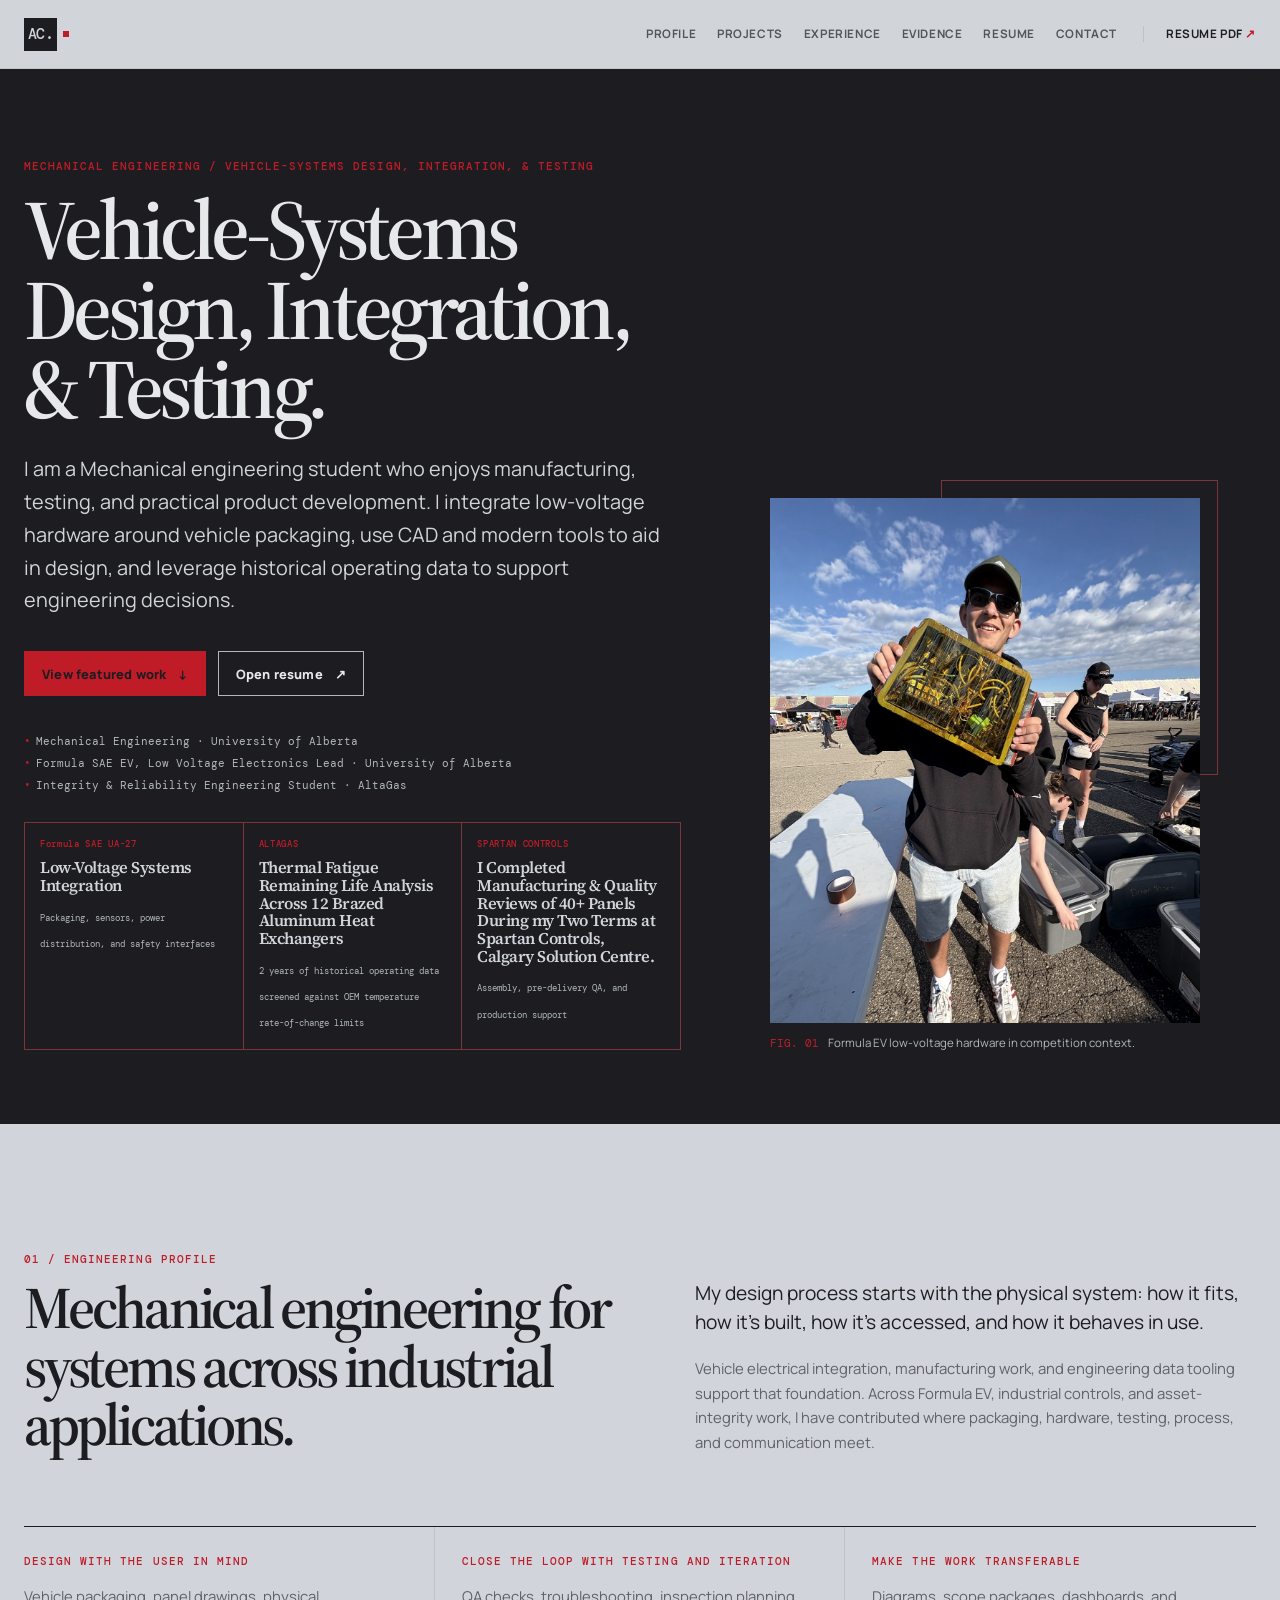
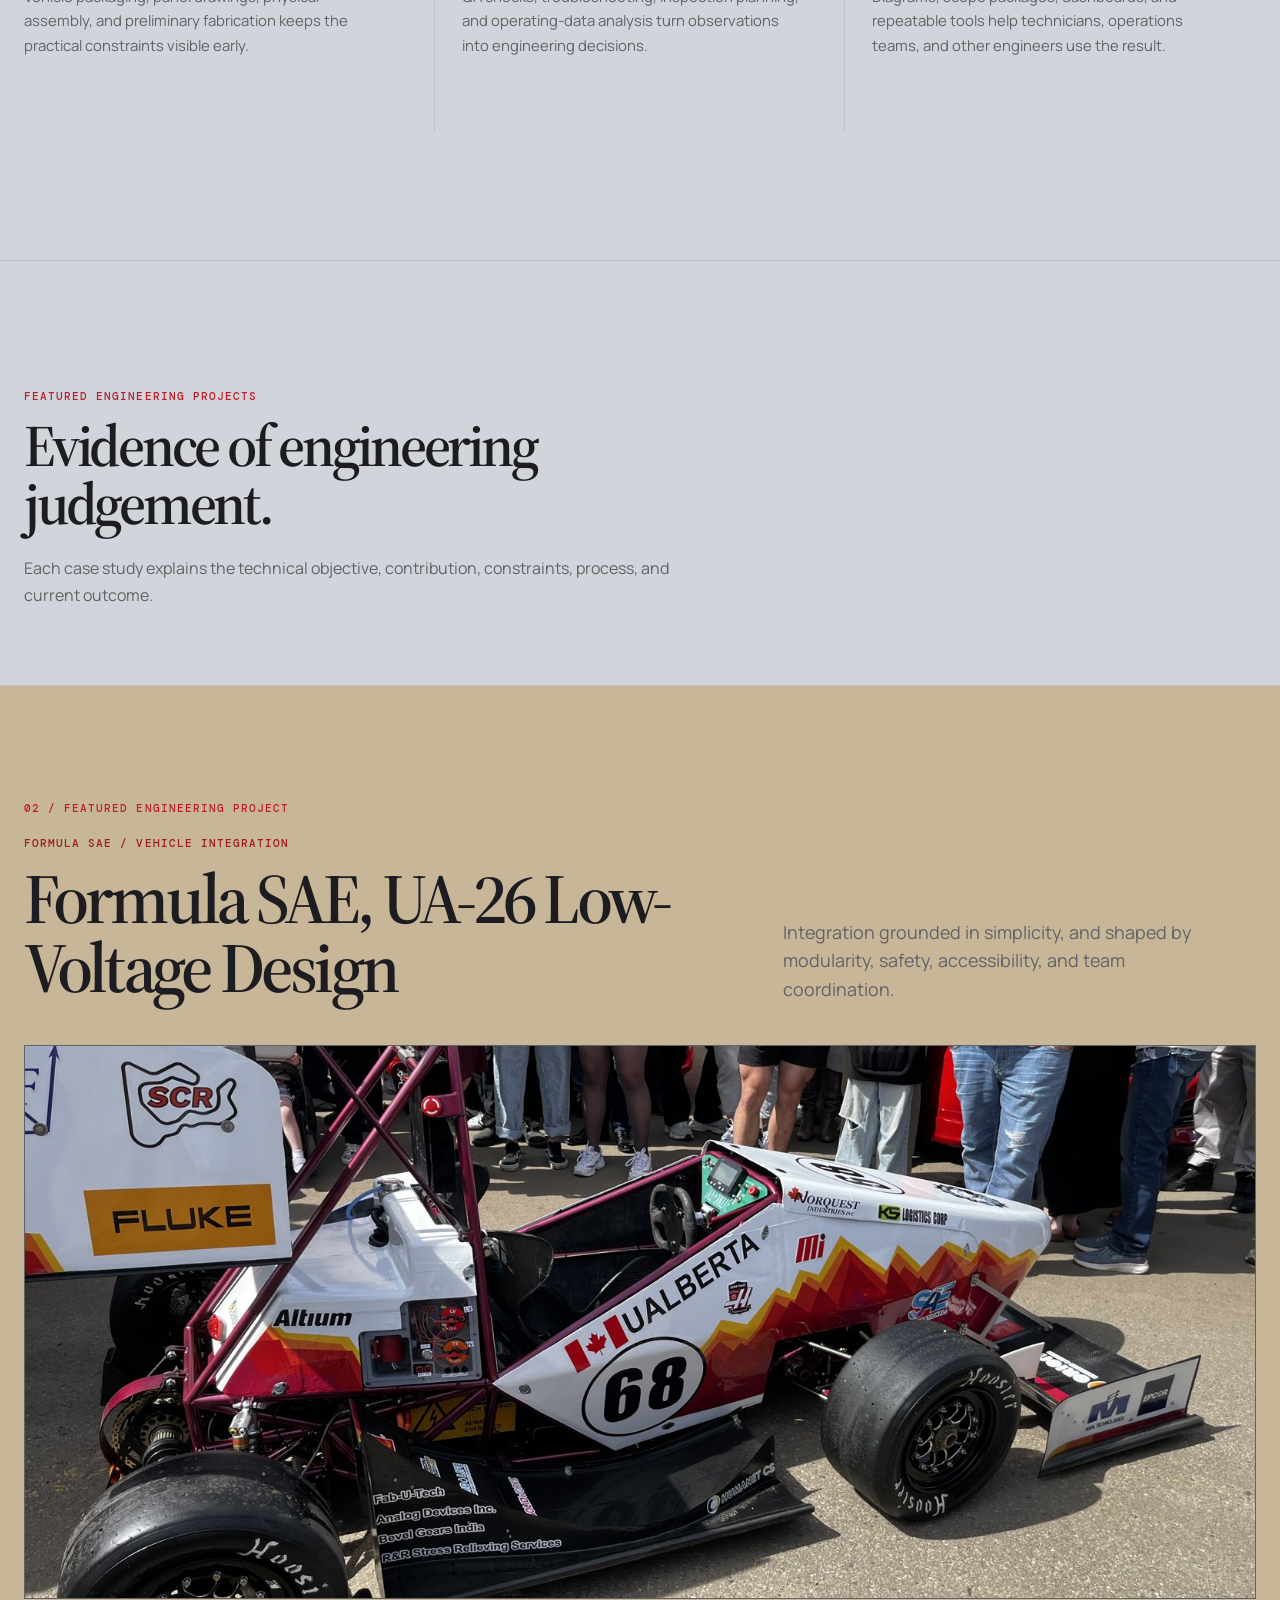
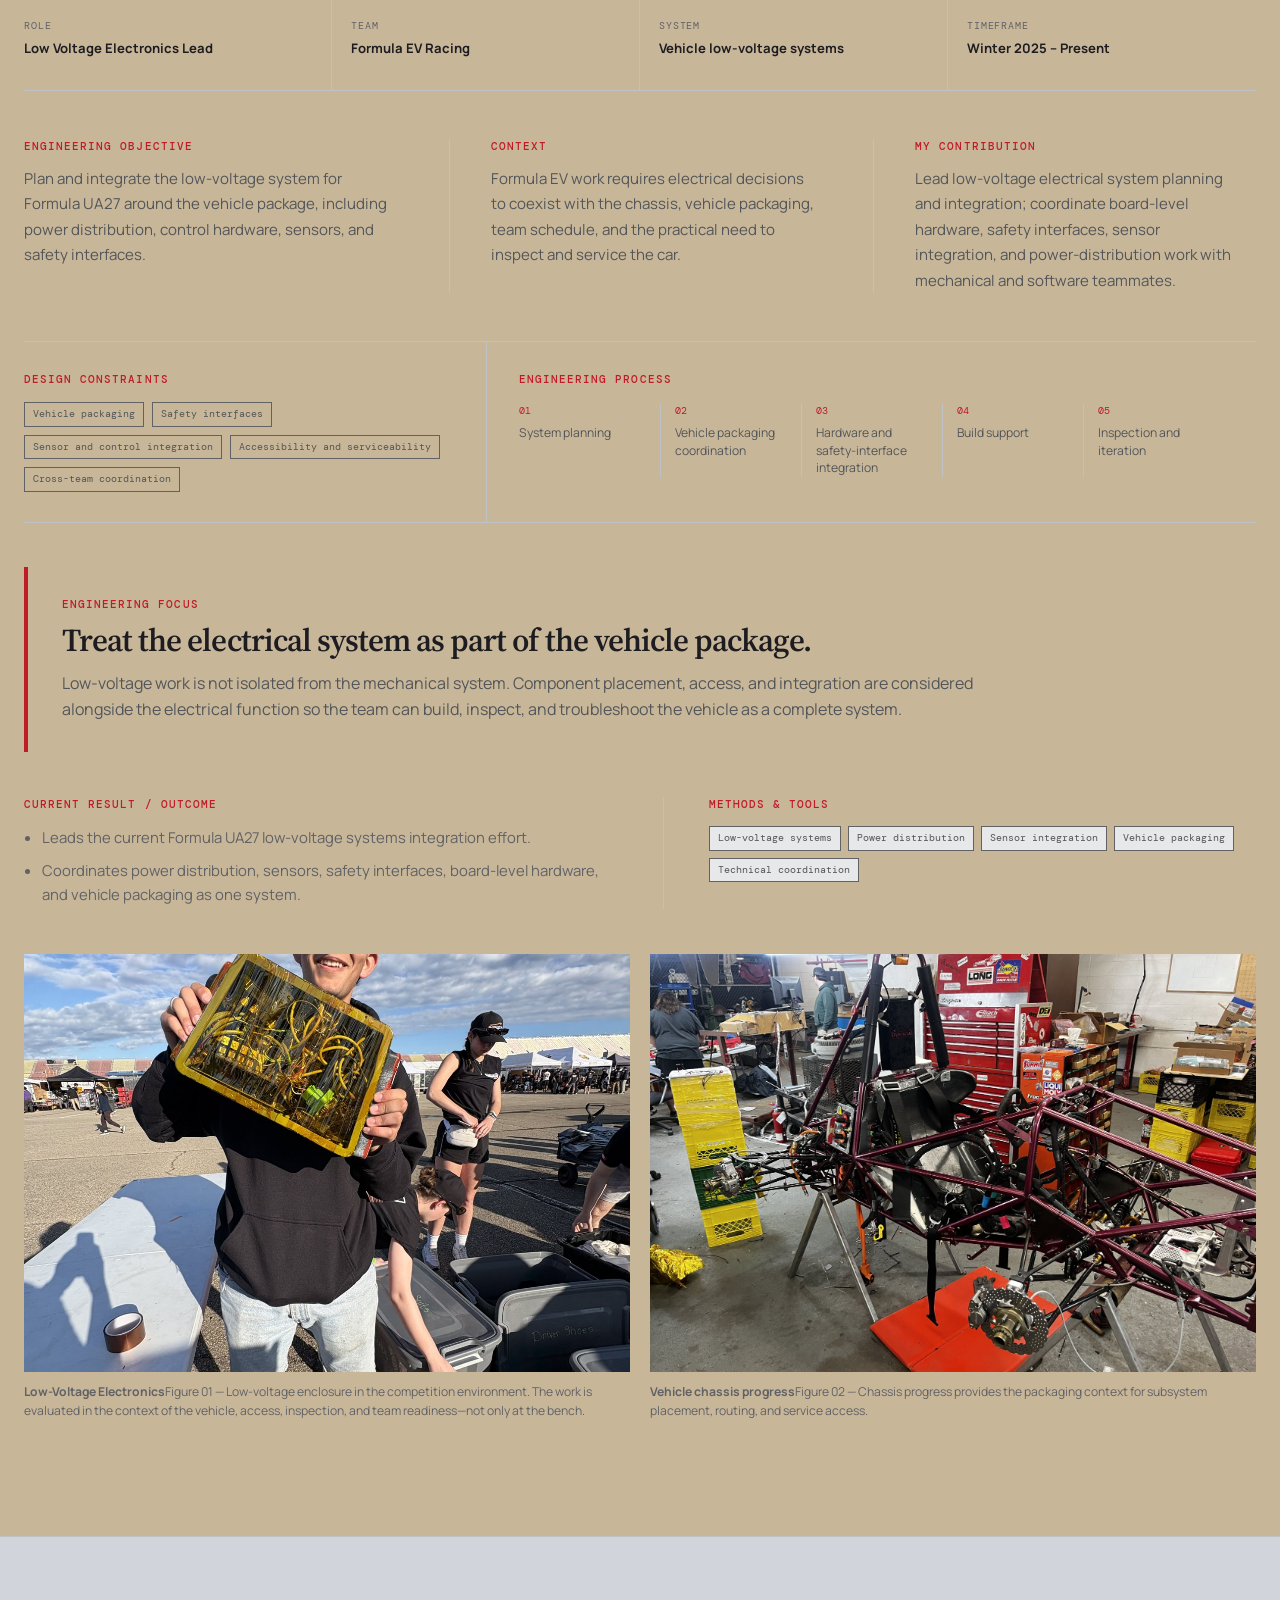
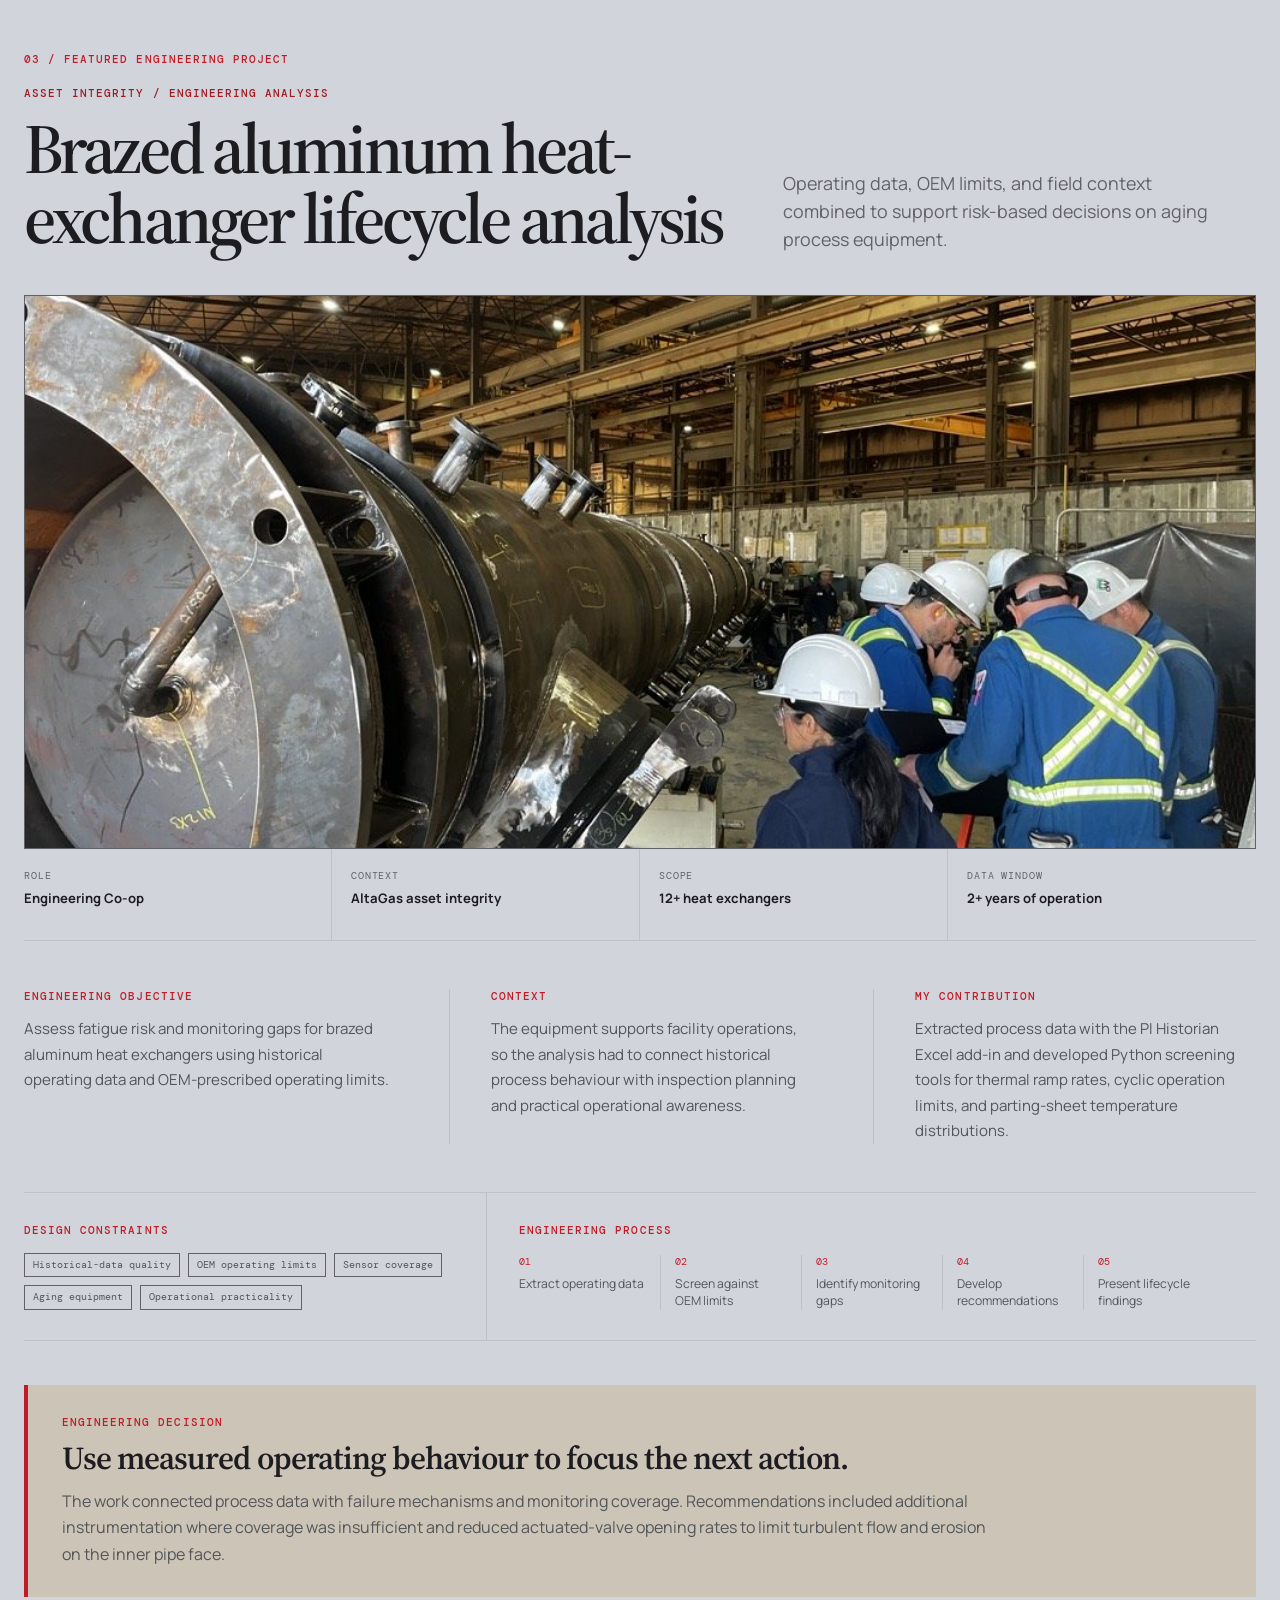
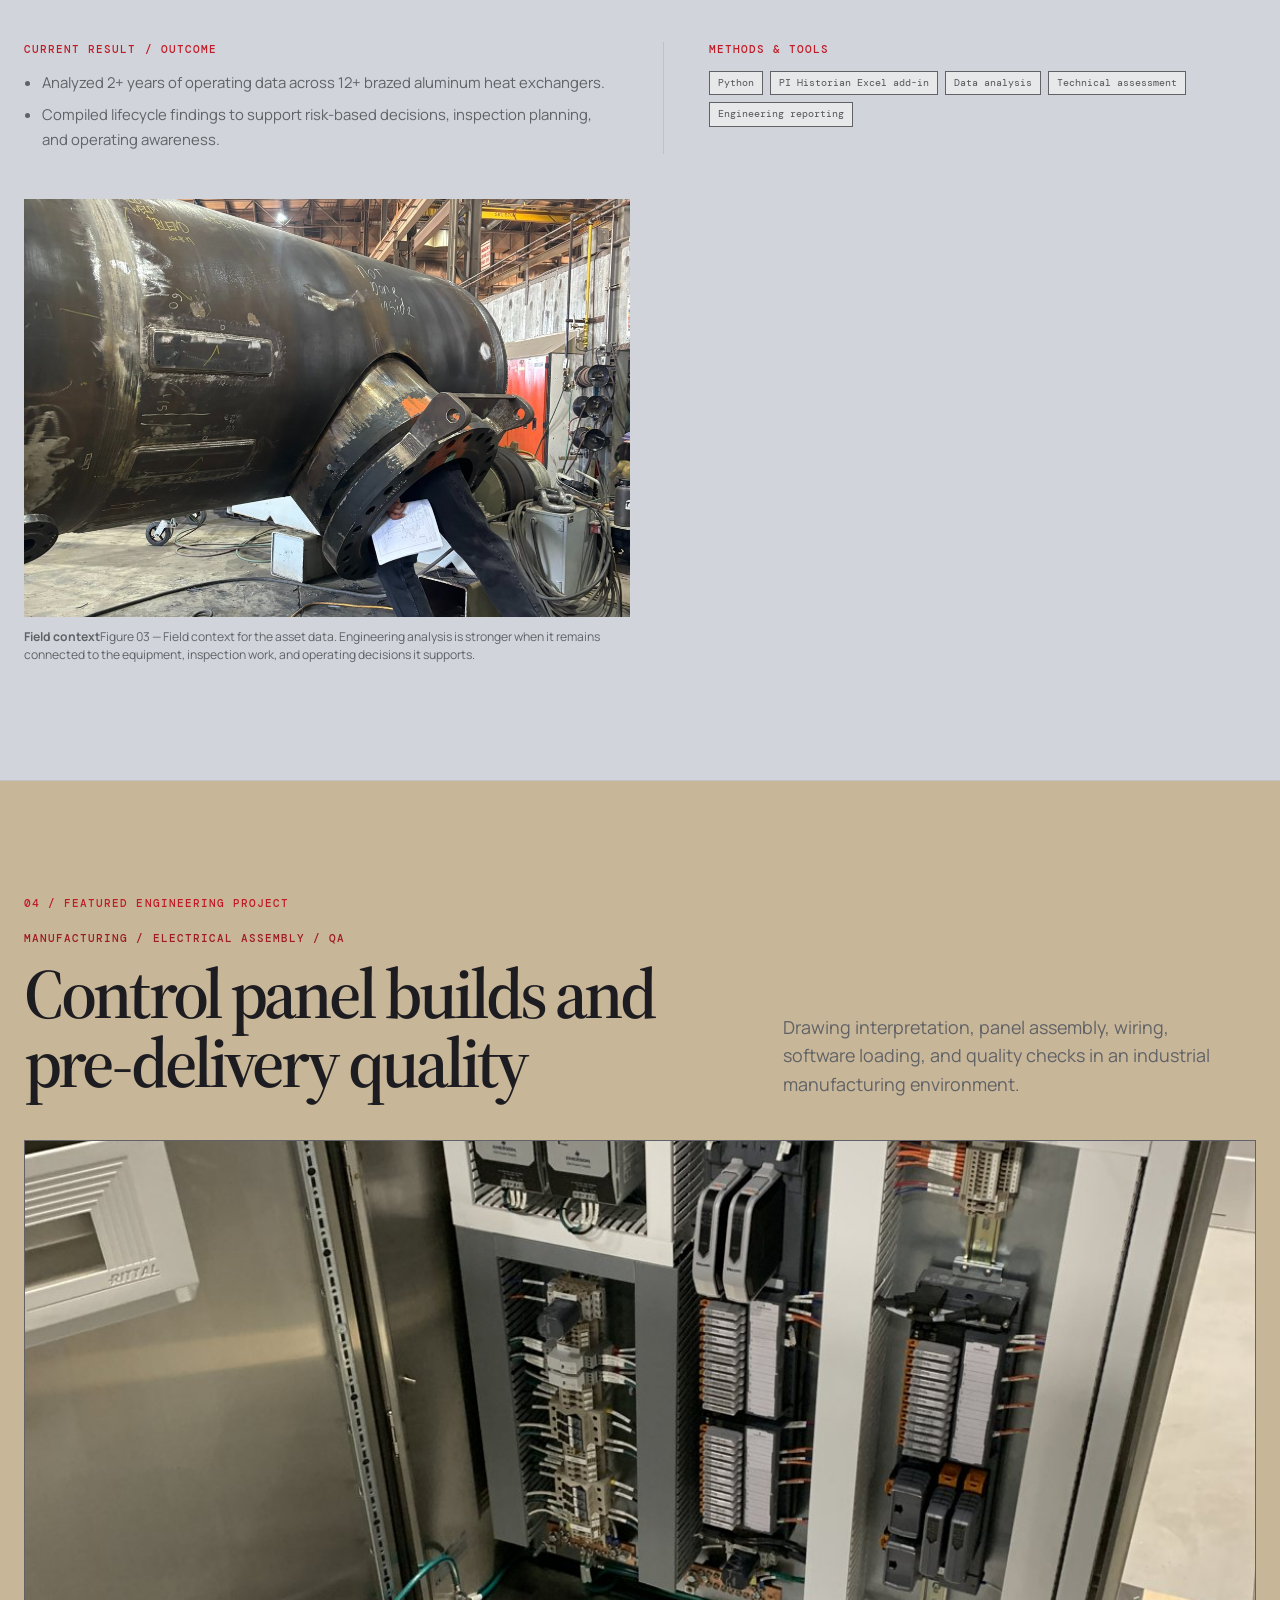
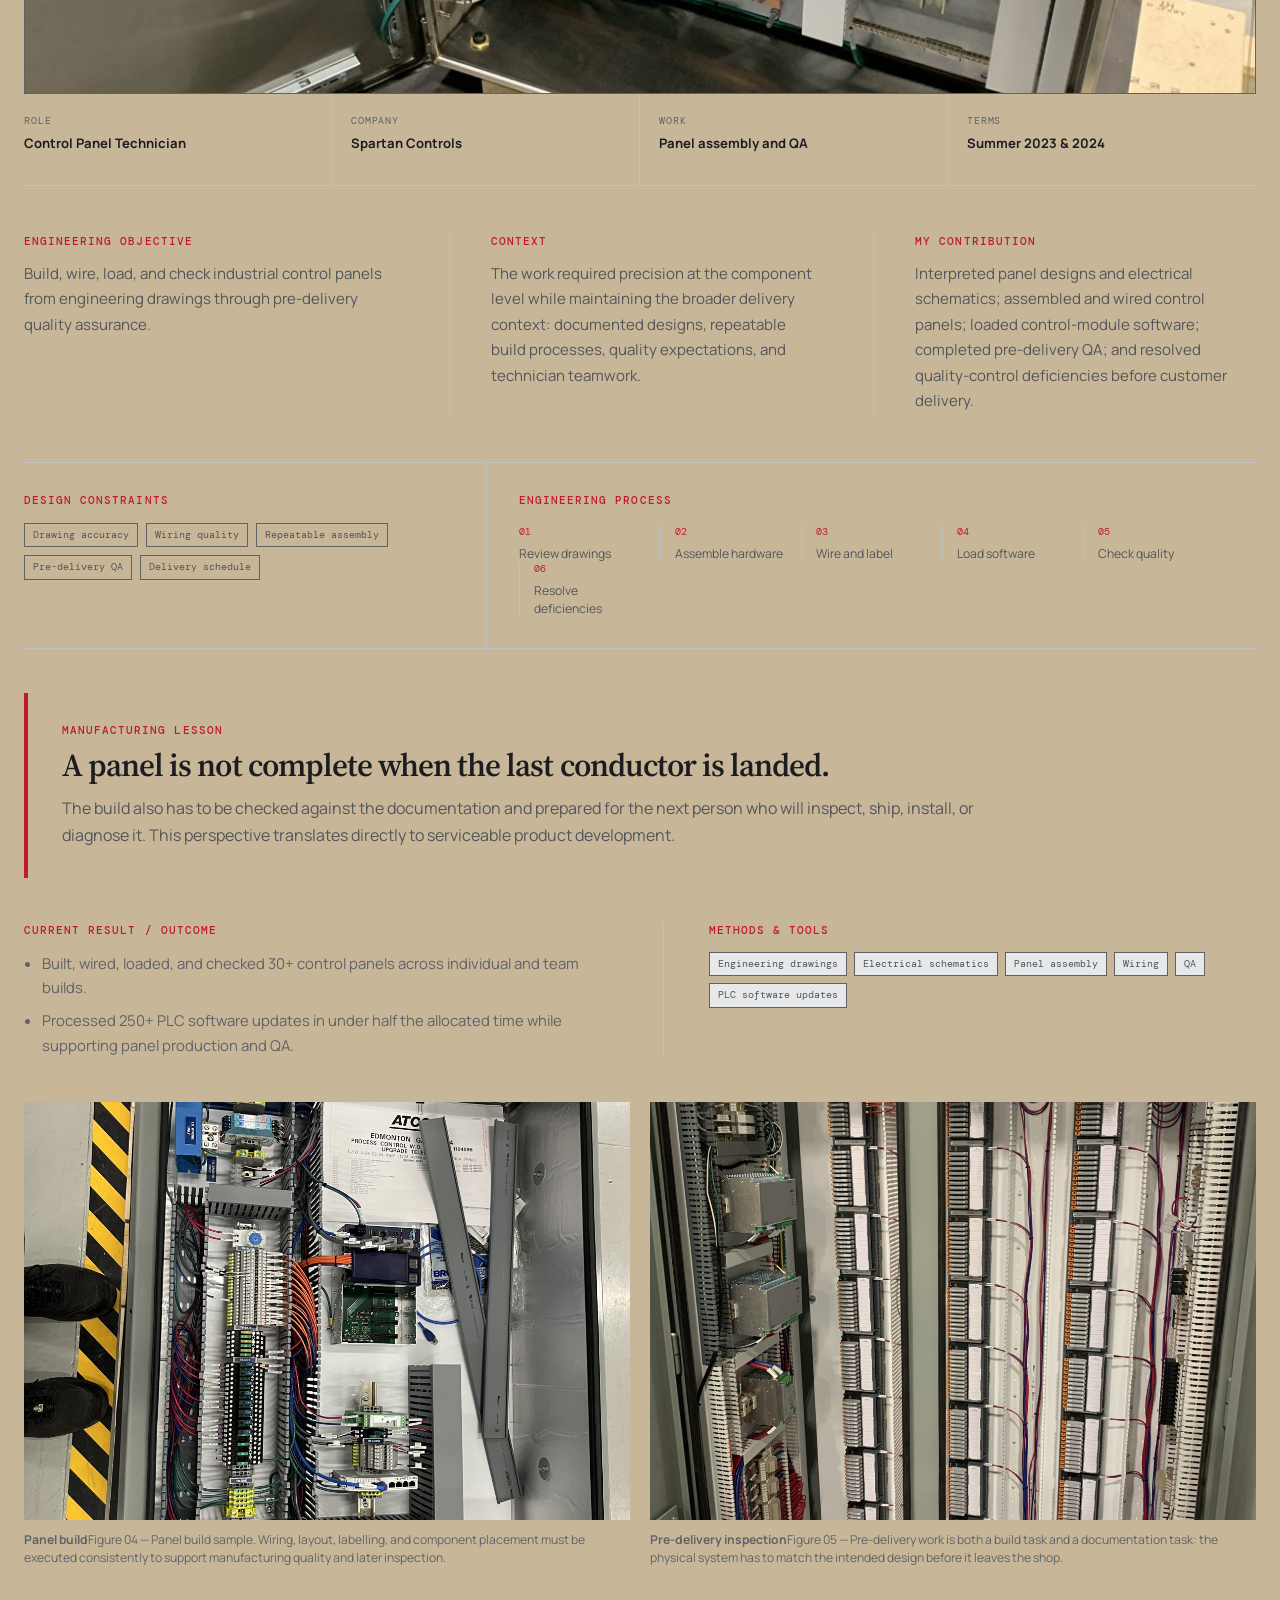
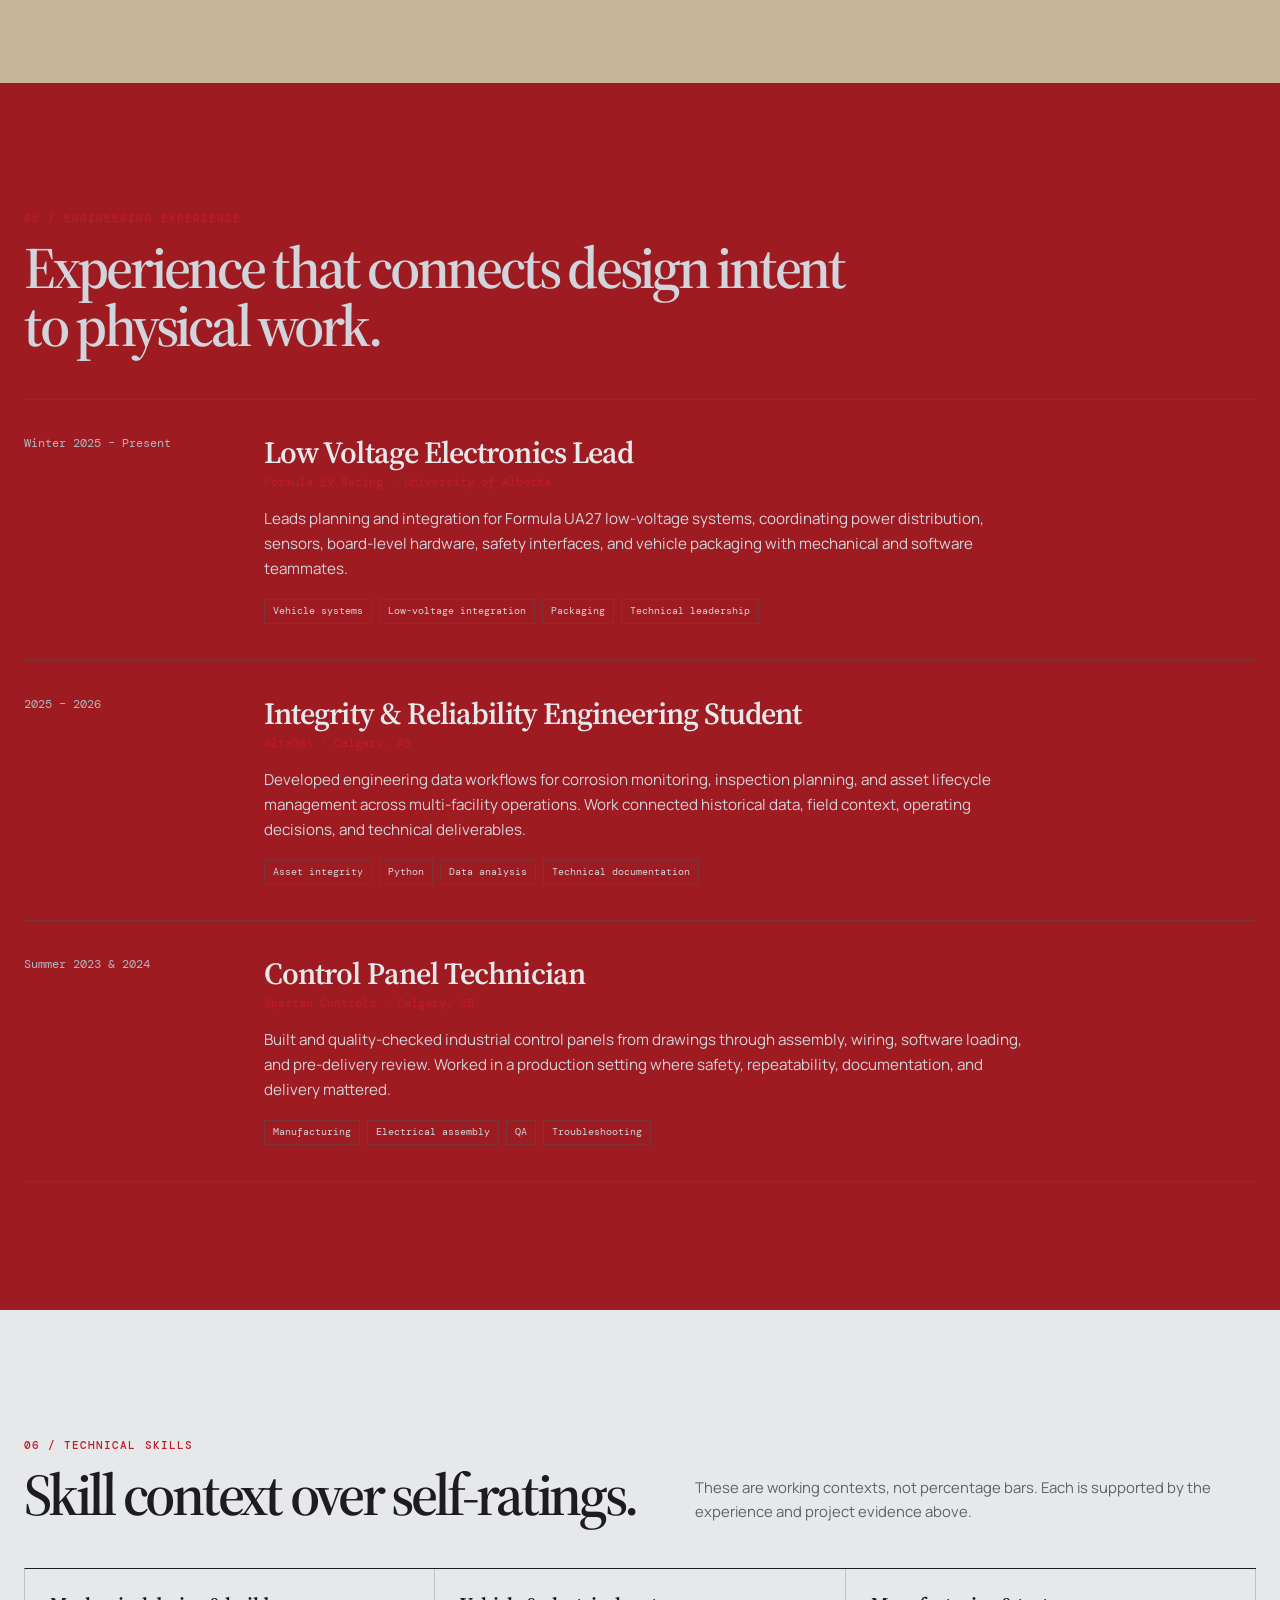
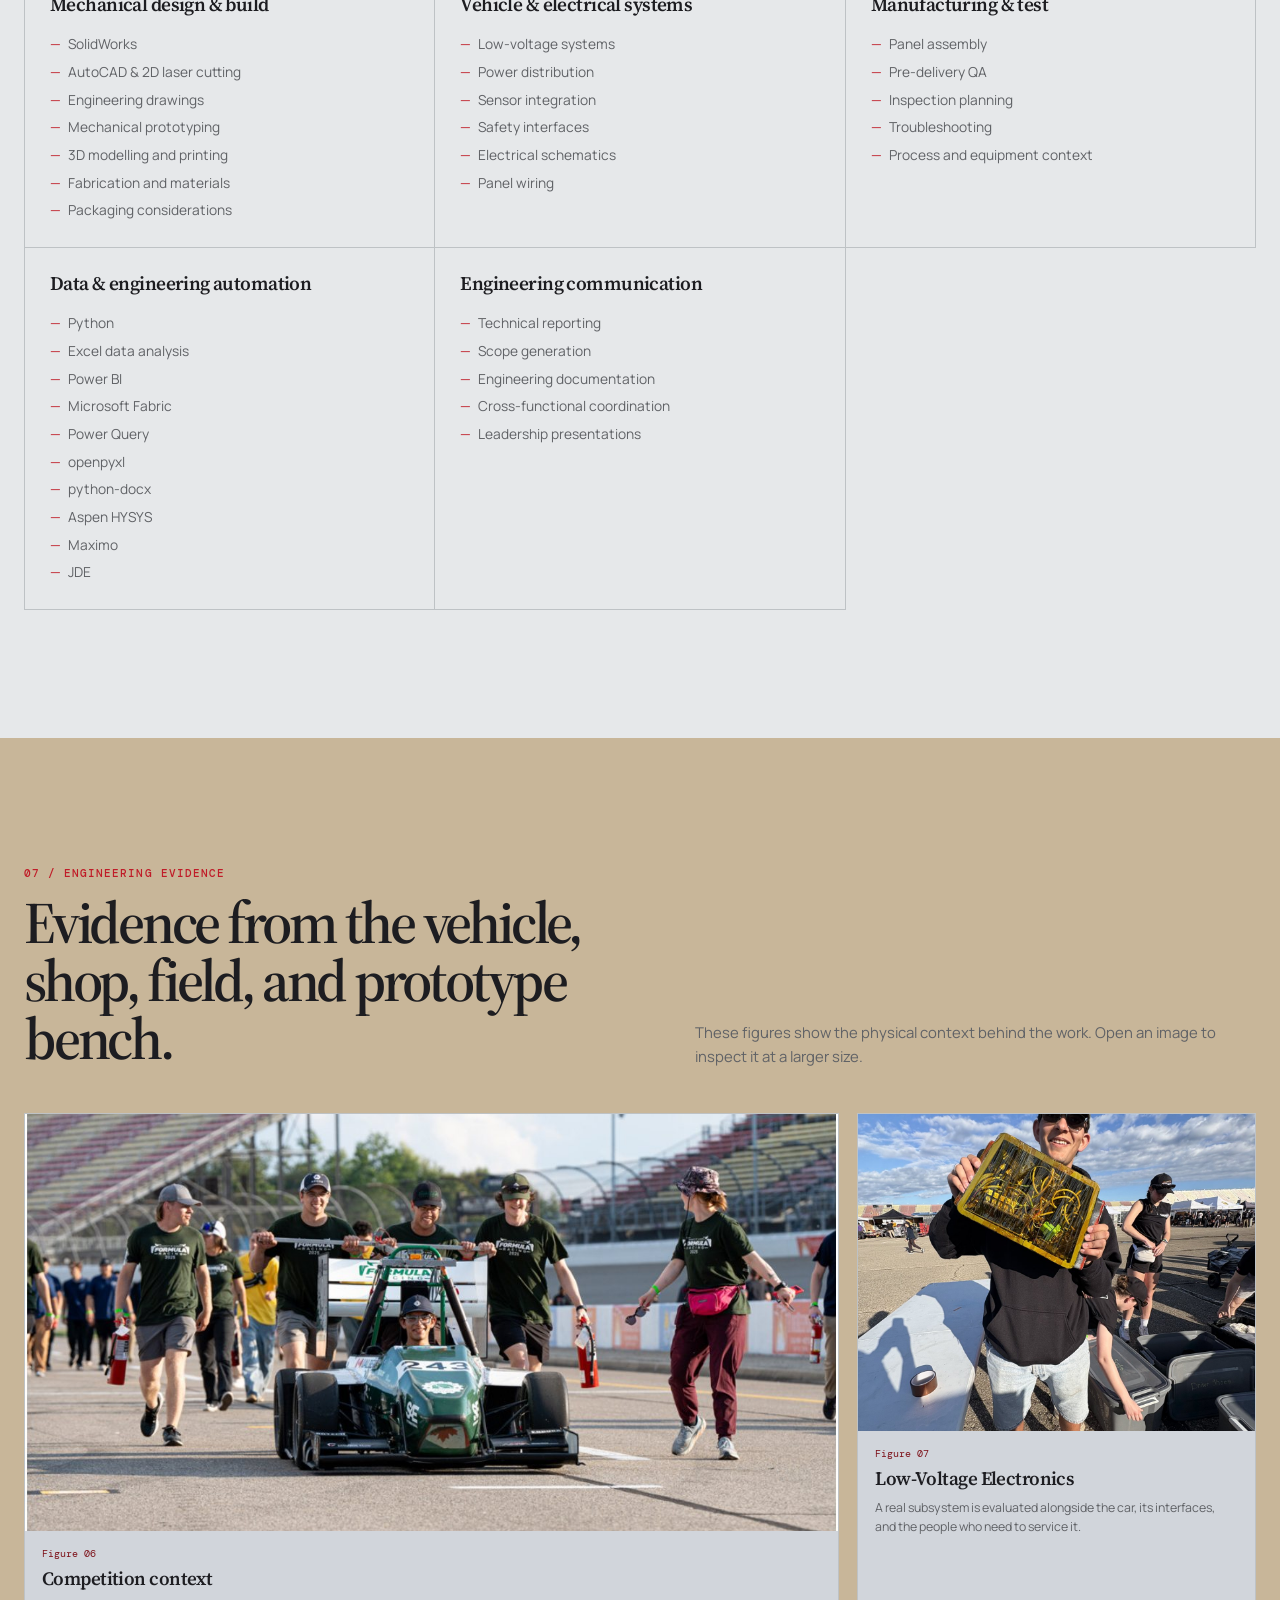
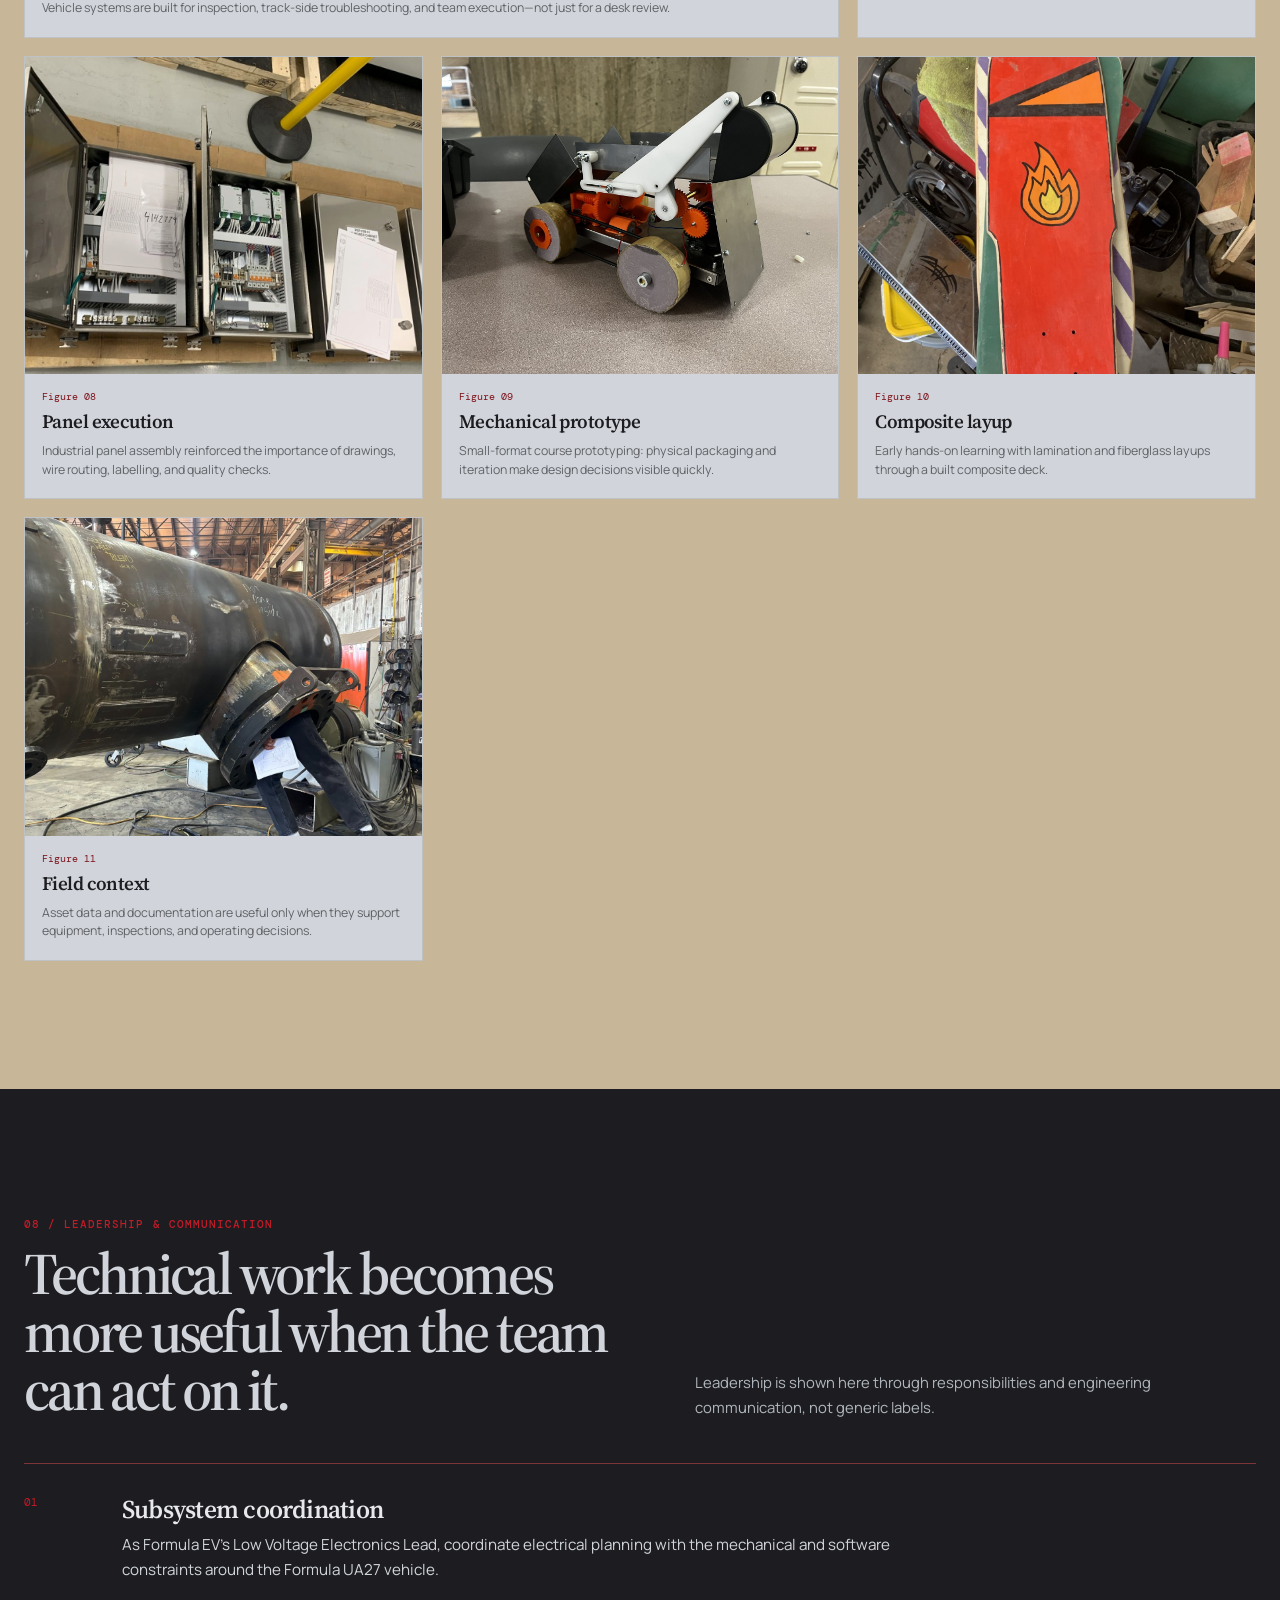
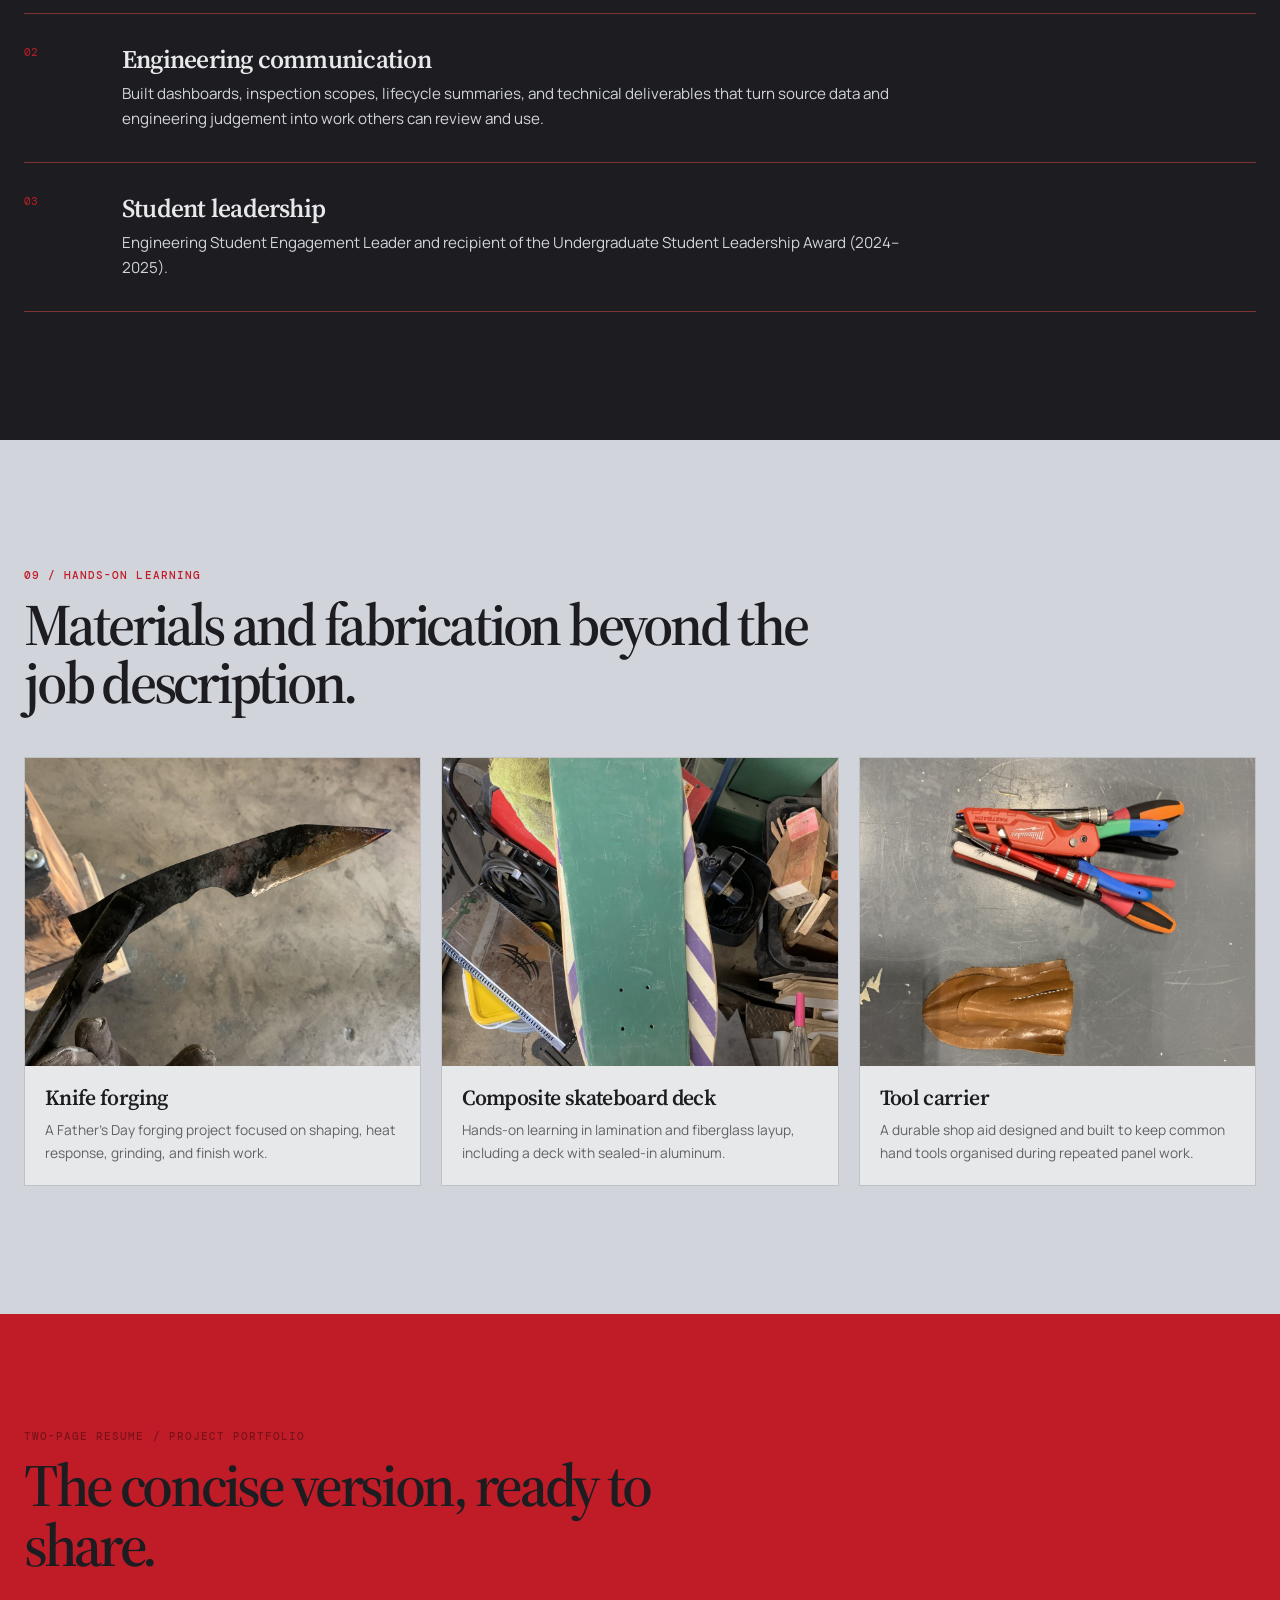
==== commit 8169004e: "update resume" ====
--- a/index.html
+++ b/index.html
@@ -517,7 +517,7 @@
                 <section class="resume-section" id="resume" aria-labelledby="resume-heading">
             <div class="container resume-callout">
                 <div>
-                    <p class="section-label">TWO-PAGE RESUME / SELECTED PROJECT PORTFOLIO</p>
+                    <p class="section-label">TWO-PAGE RESUME / PROJECT PORTFOLIO</p>
                     <h2 id="resume-heading">The concise version, ready to share.</h2>
                     <p>Download a focused two-page resume with education, engineering experience, selected projects, and verified technical strengths.</p>
                 </div>
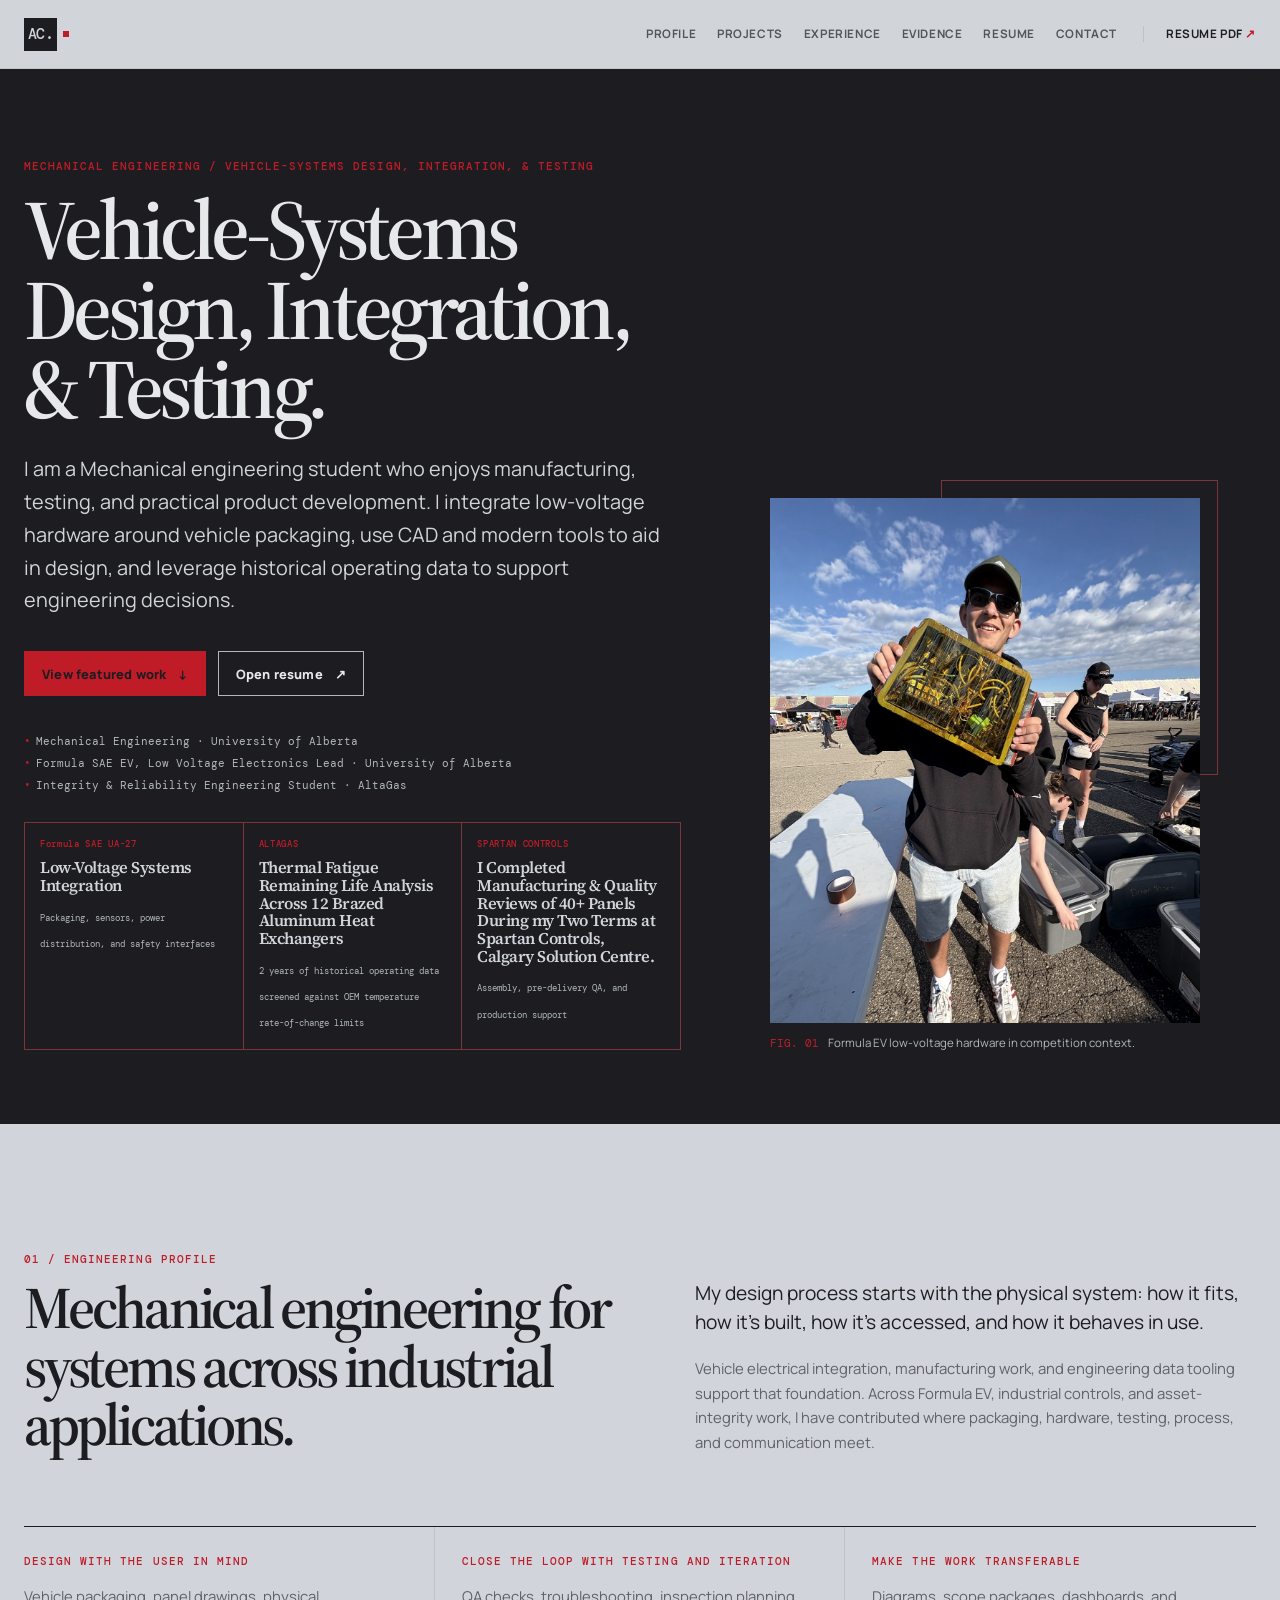
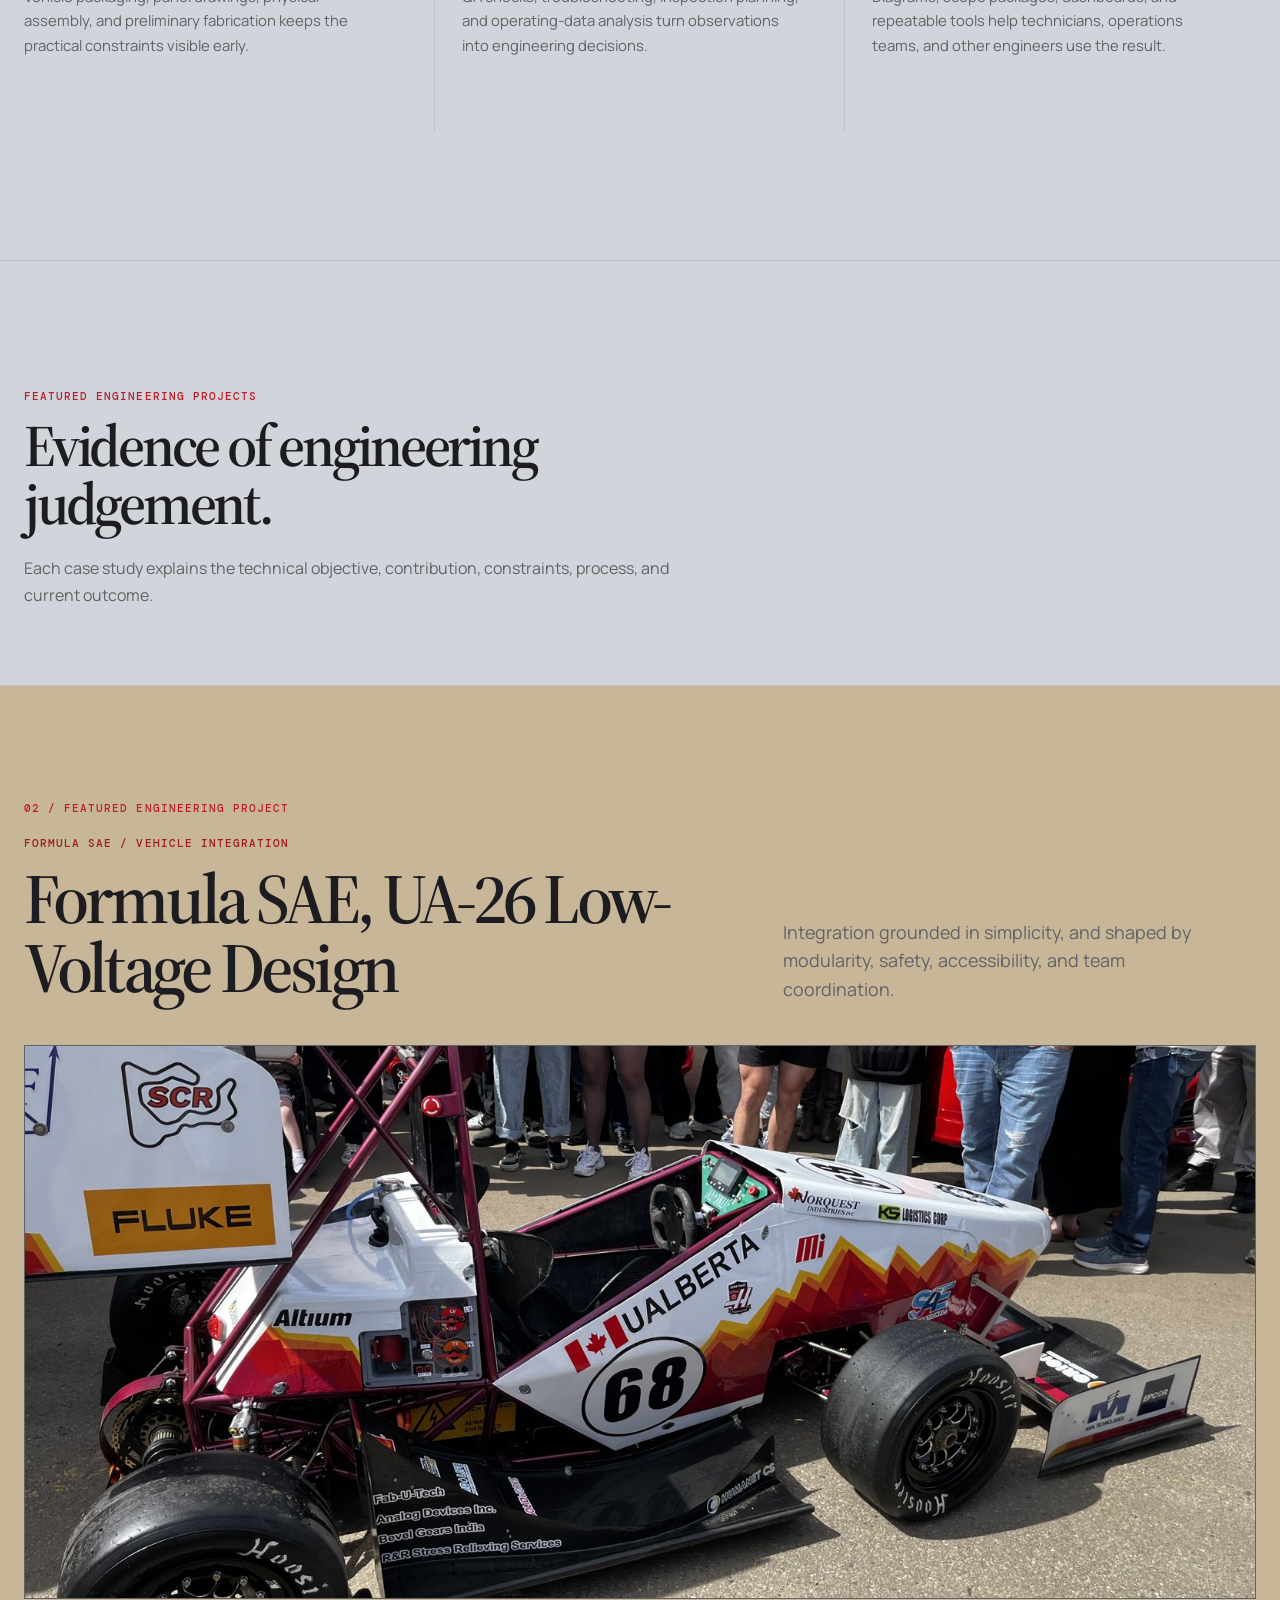
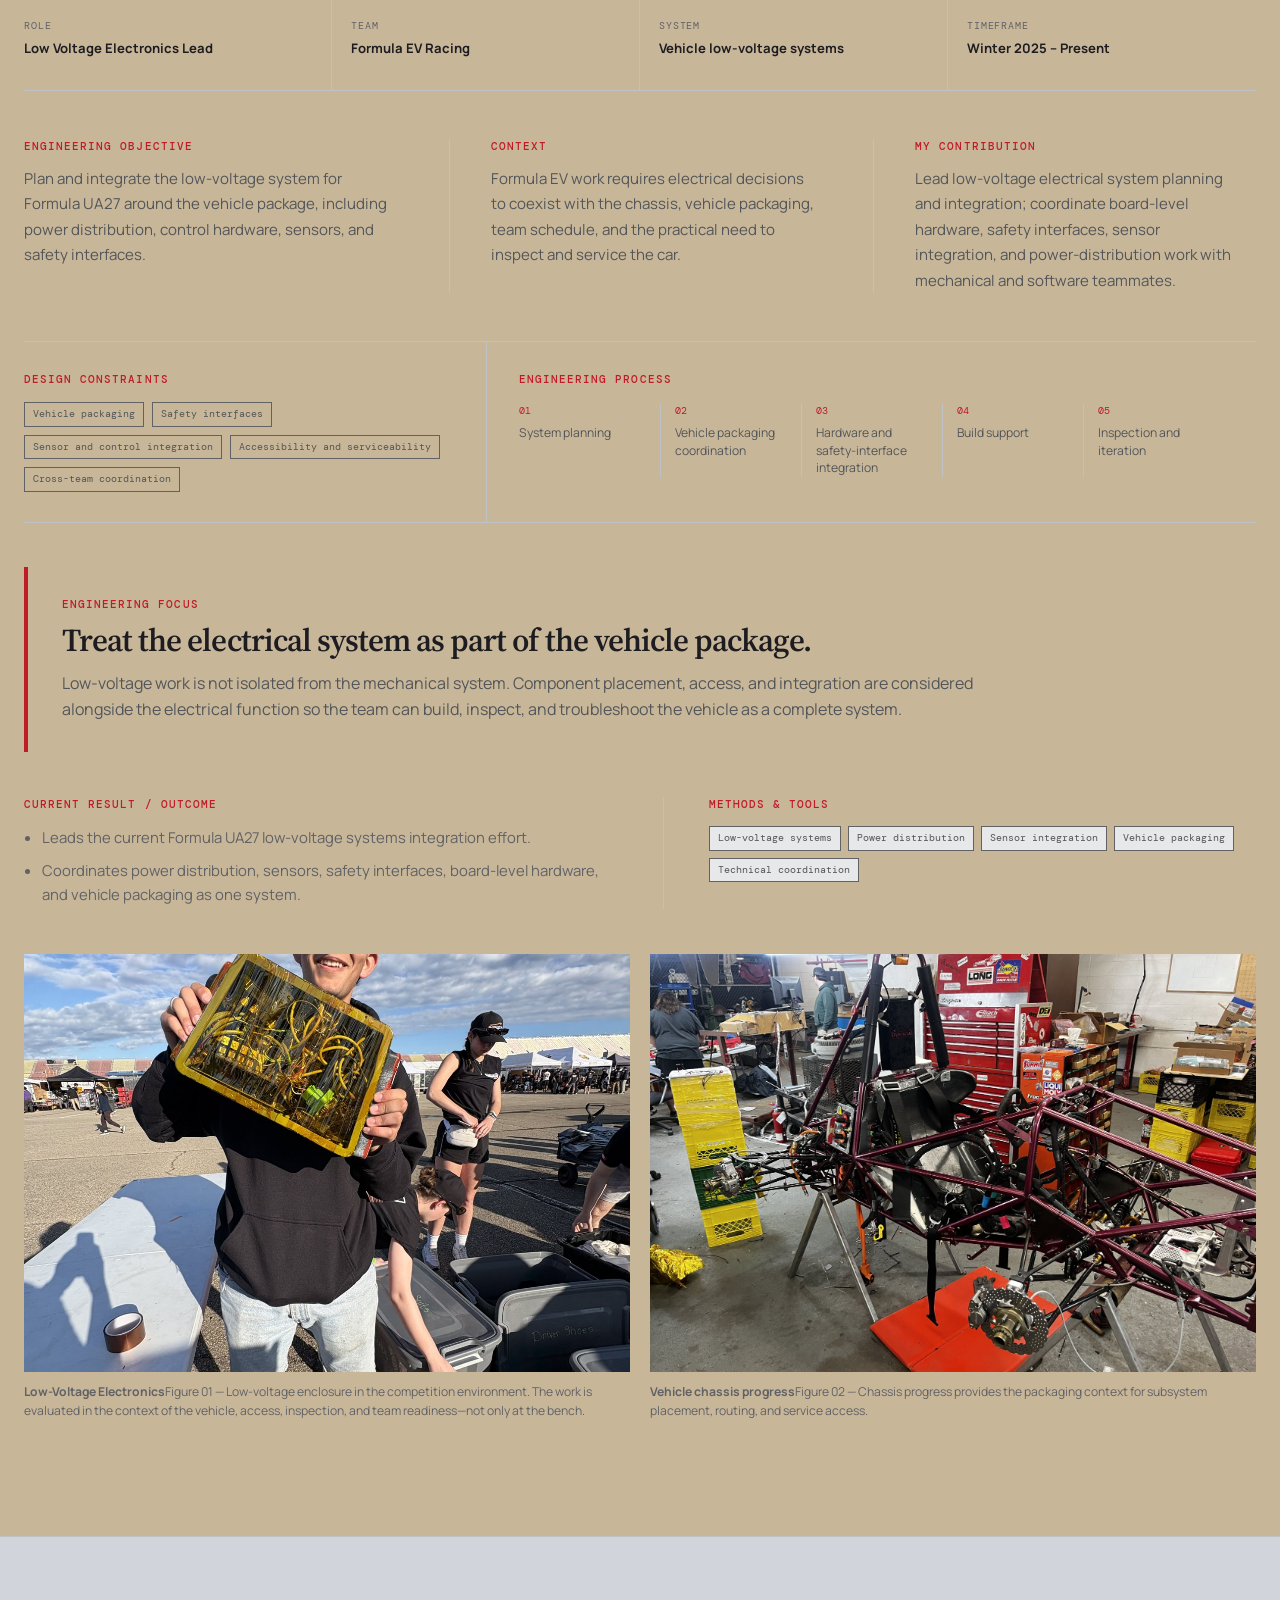
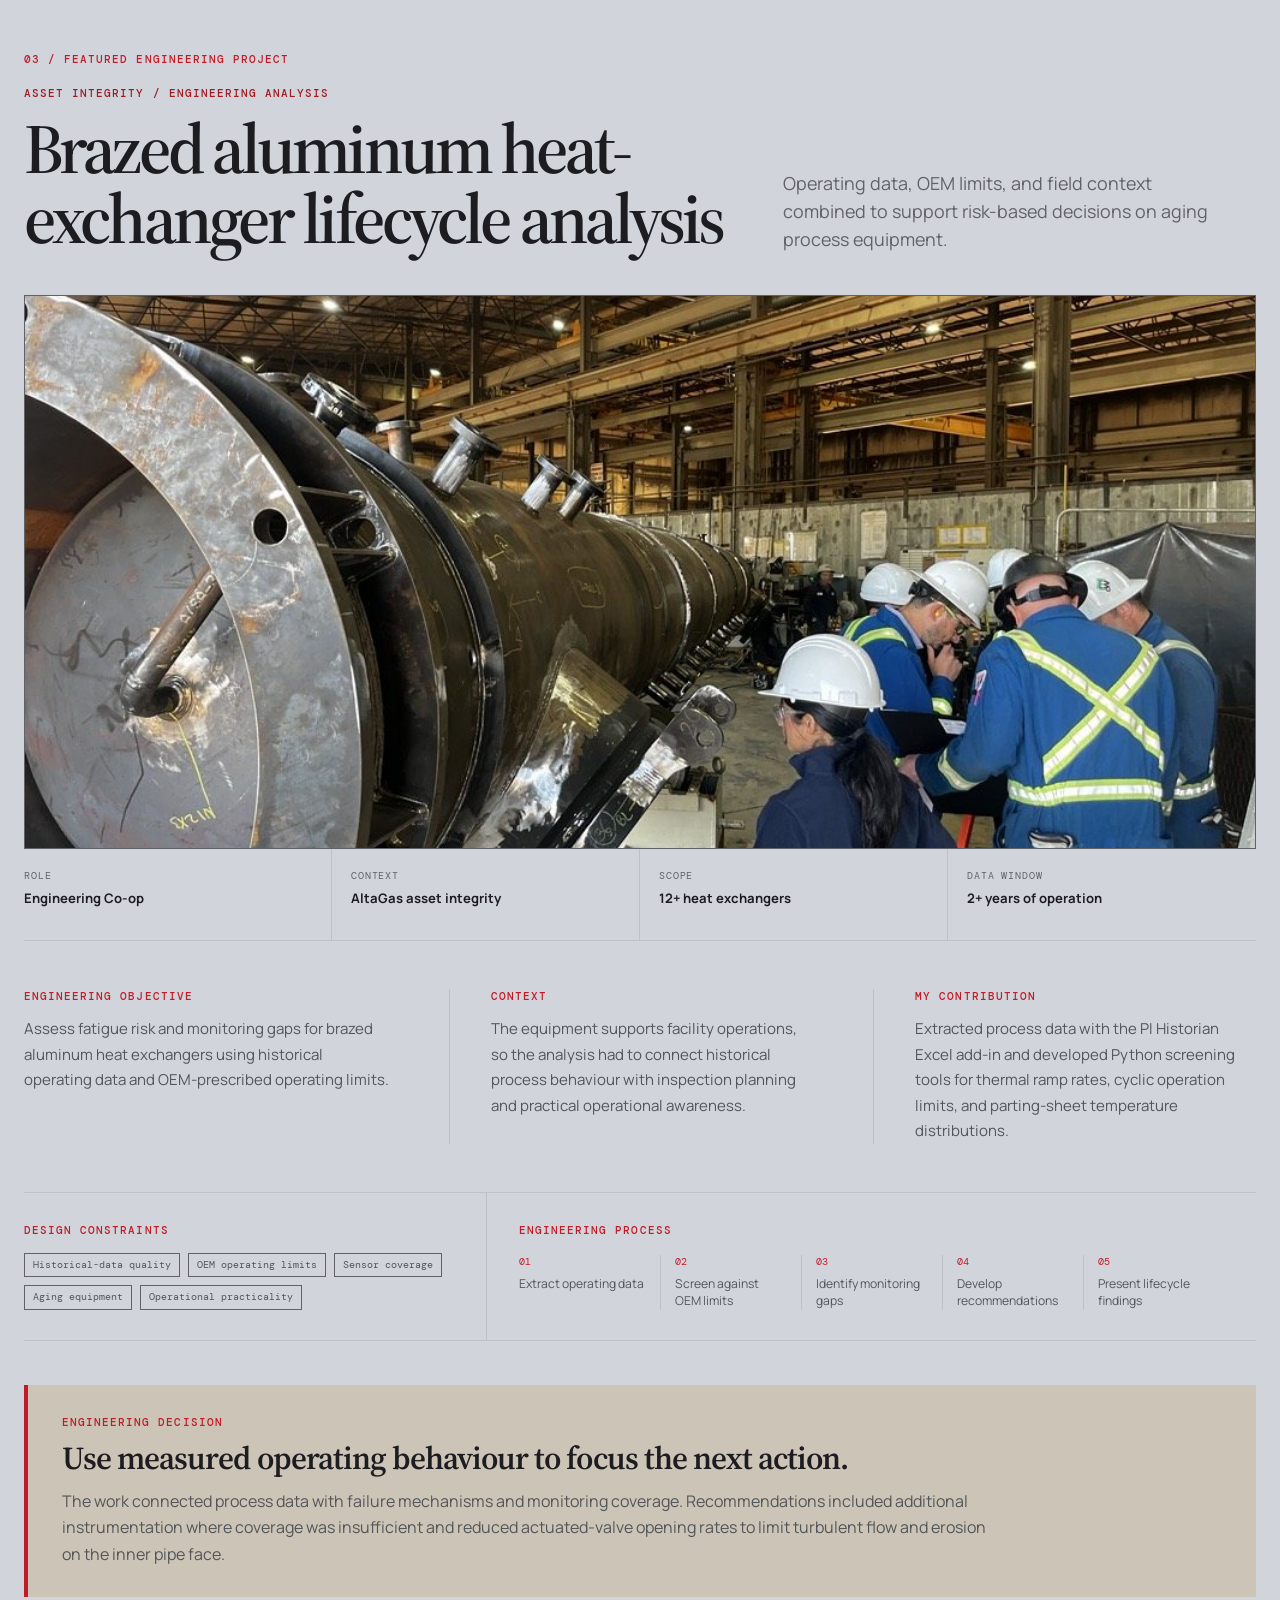
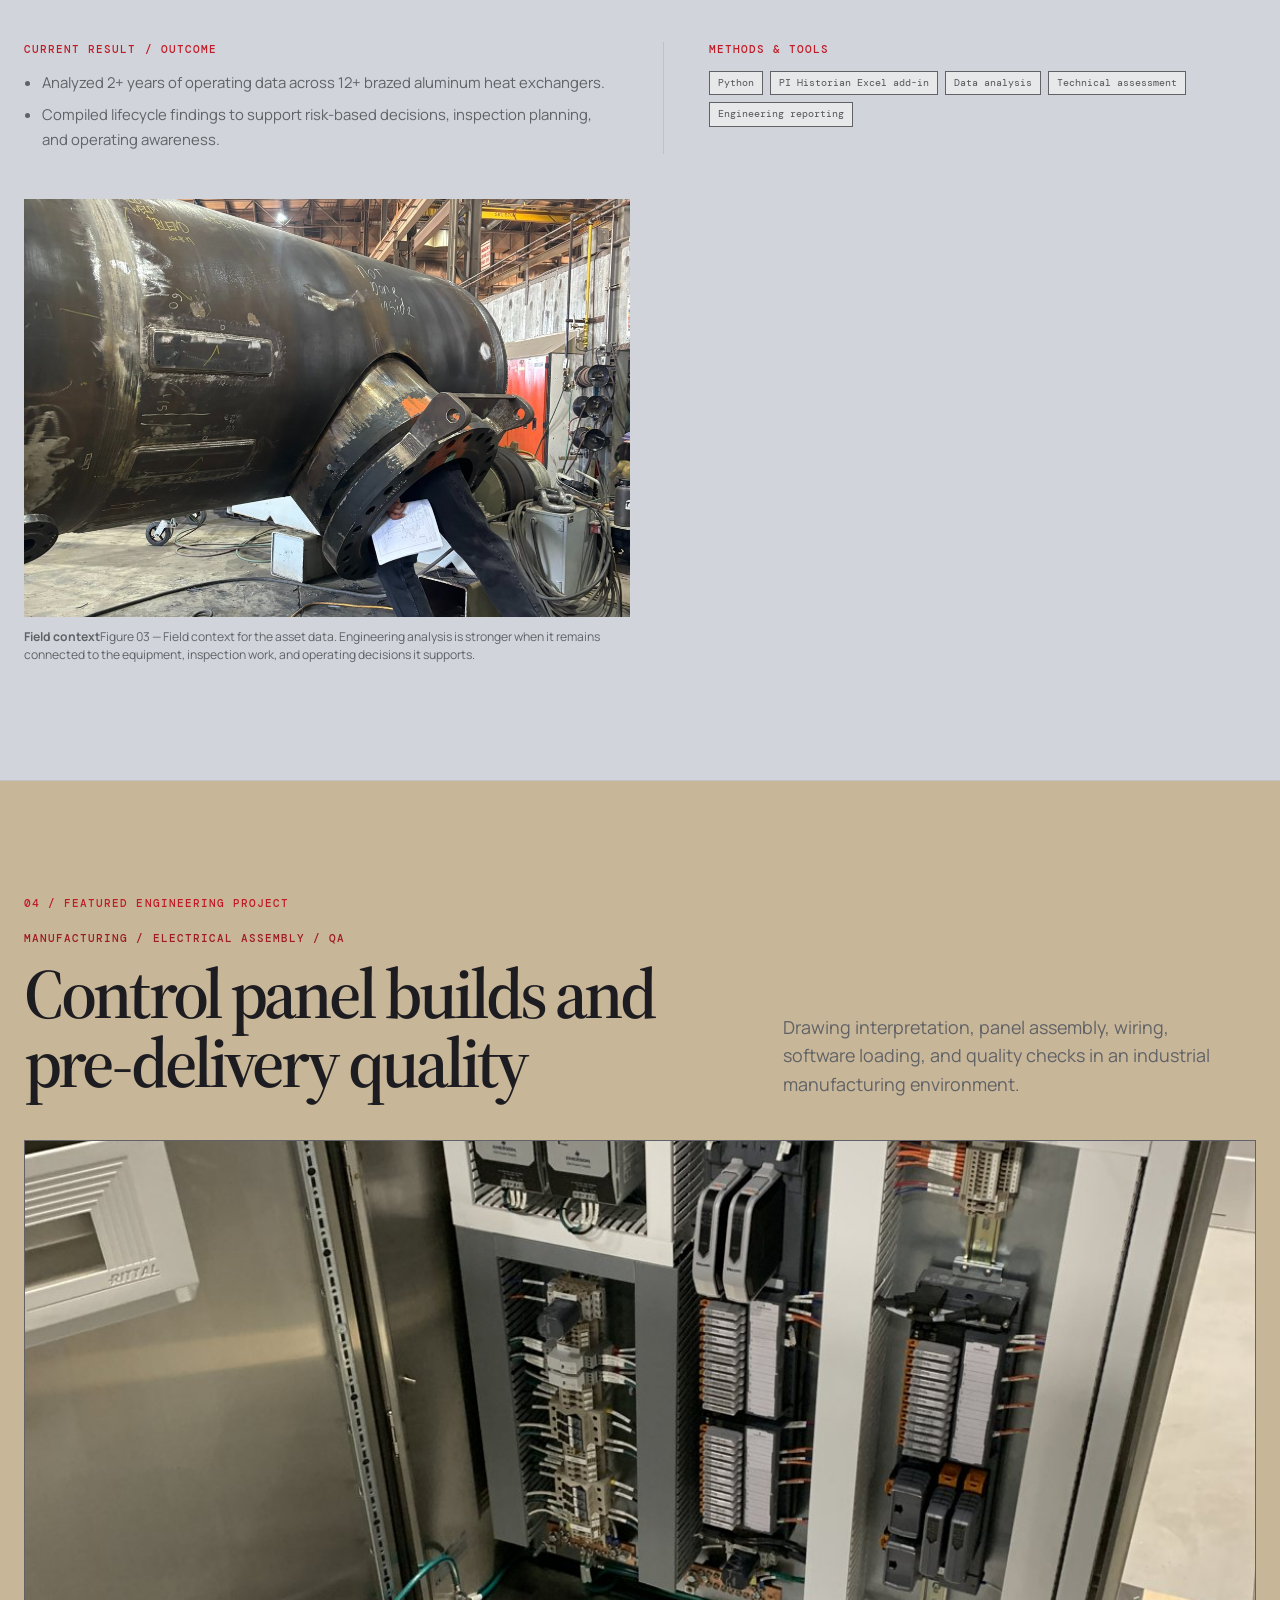
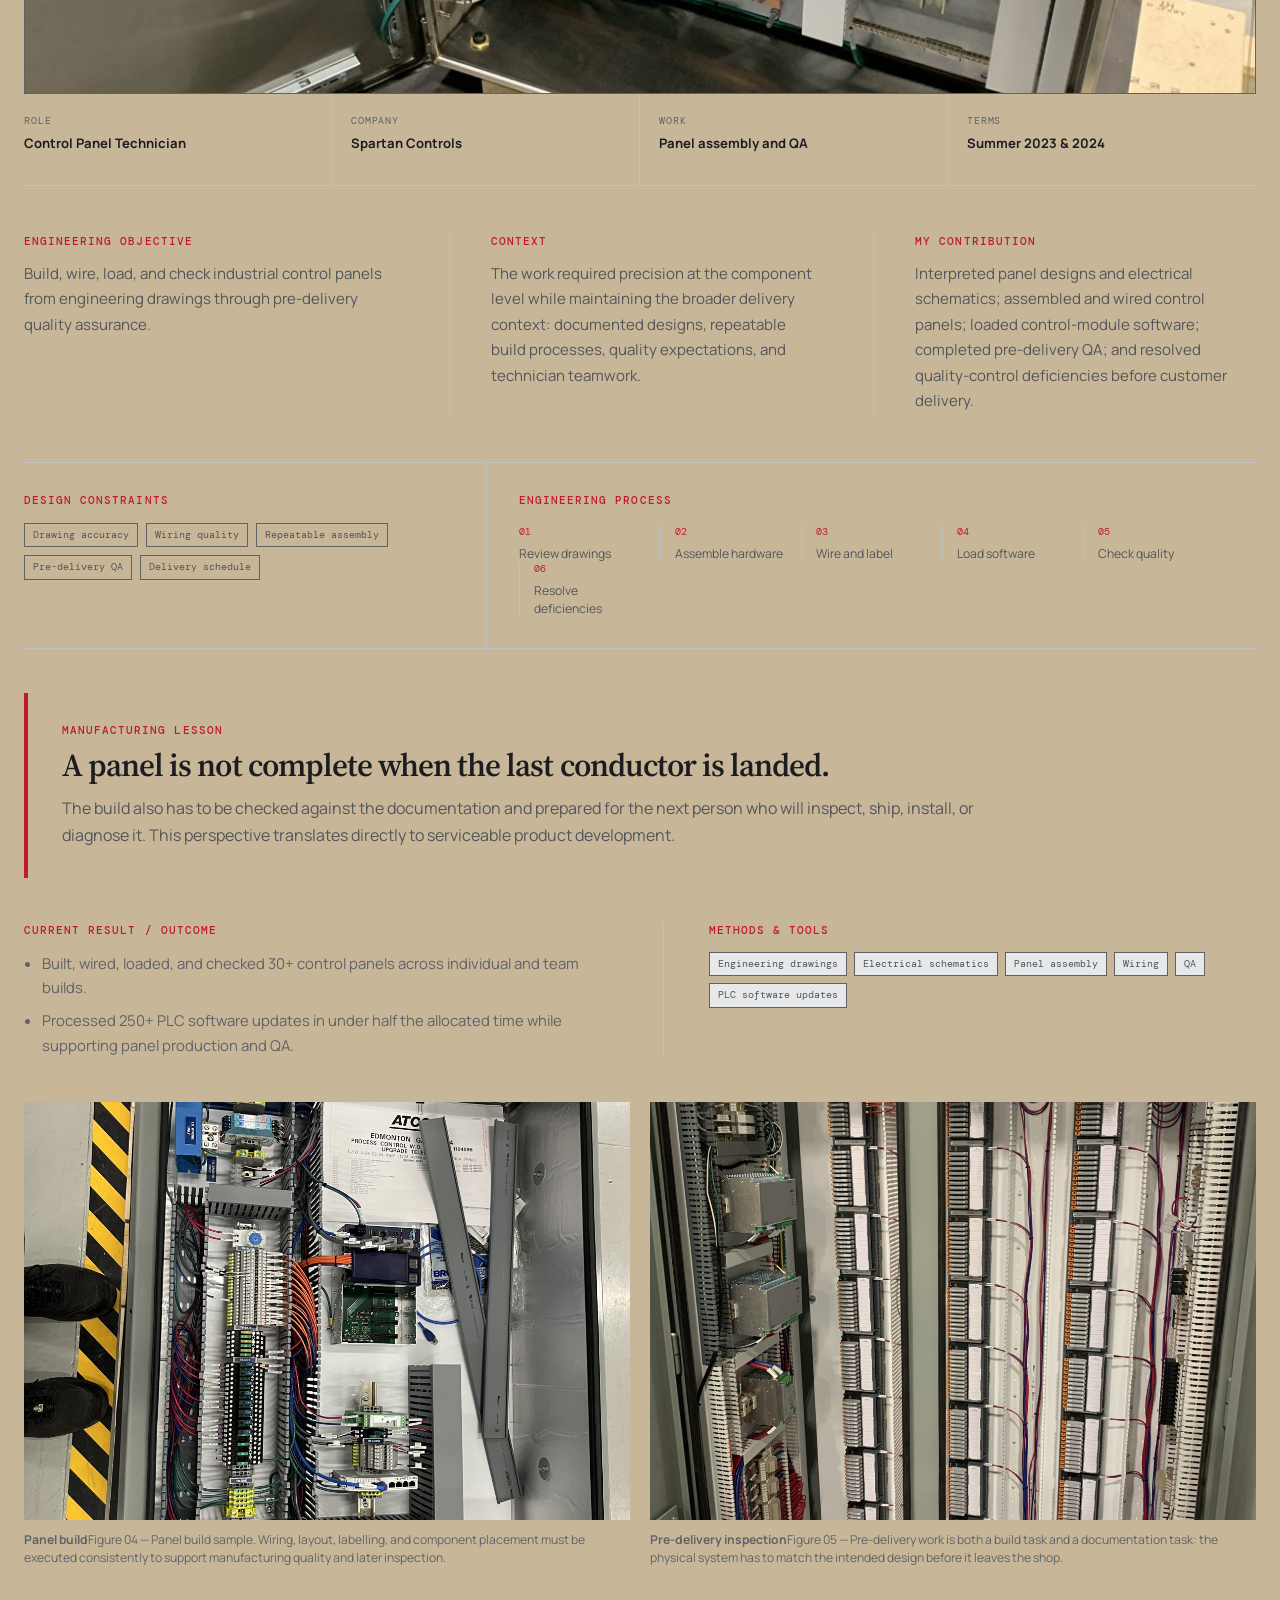
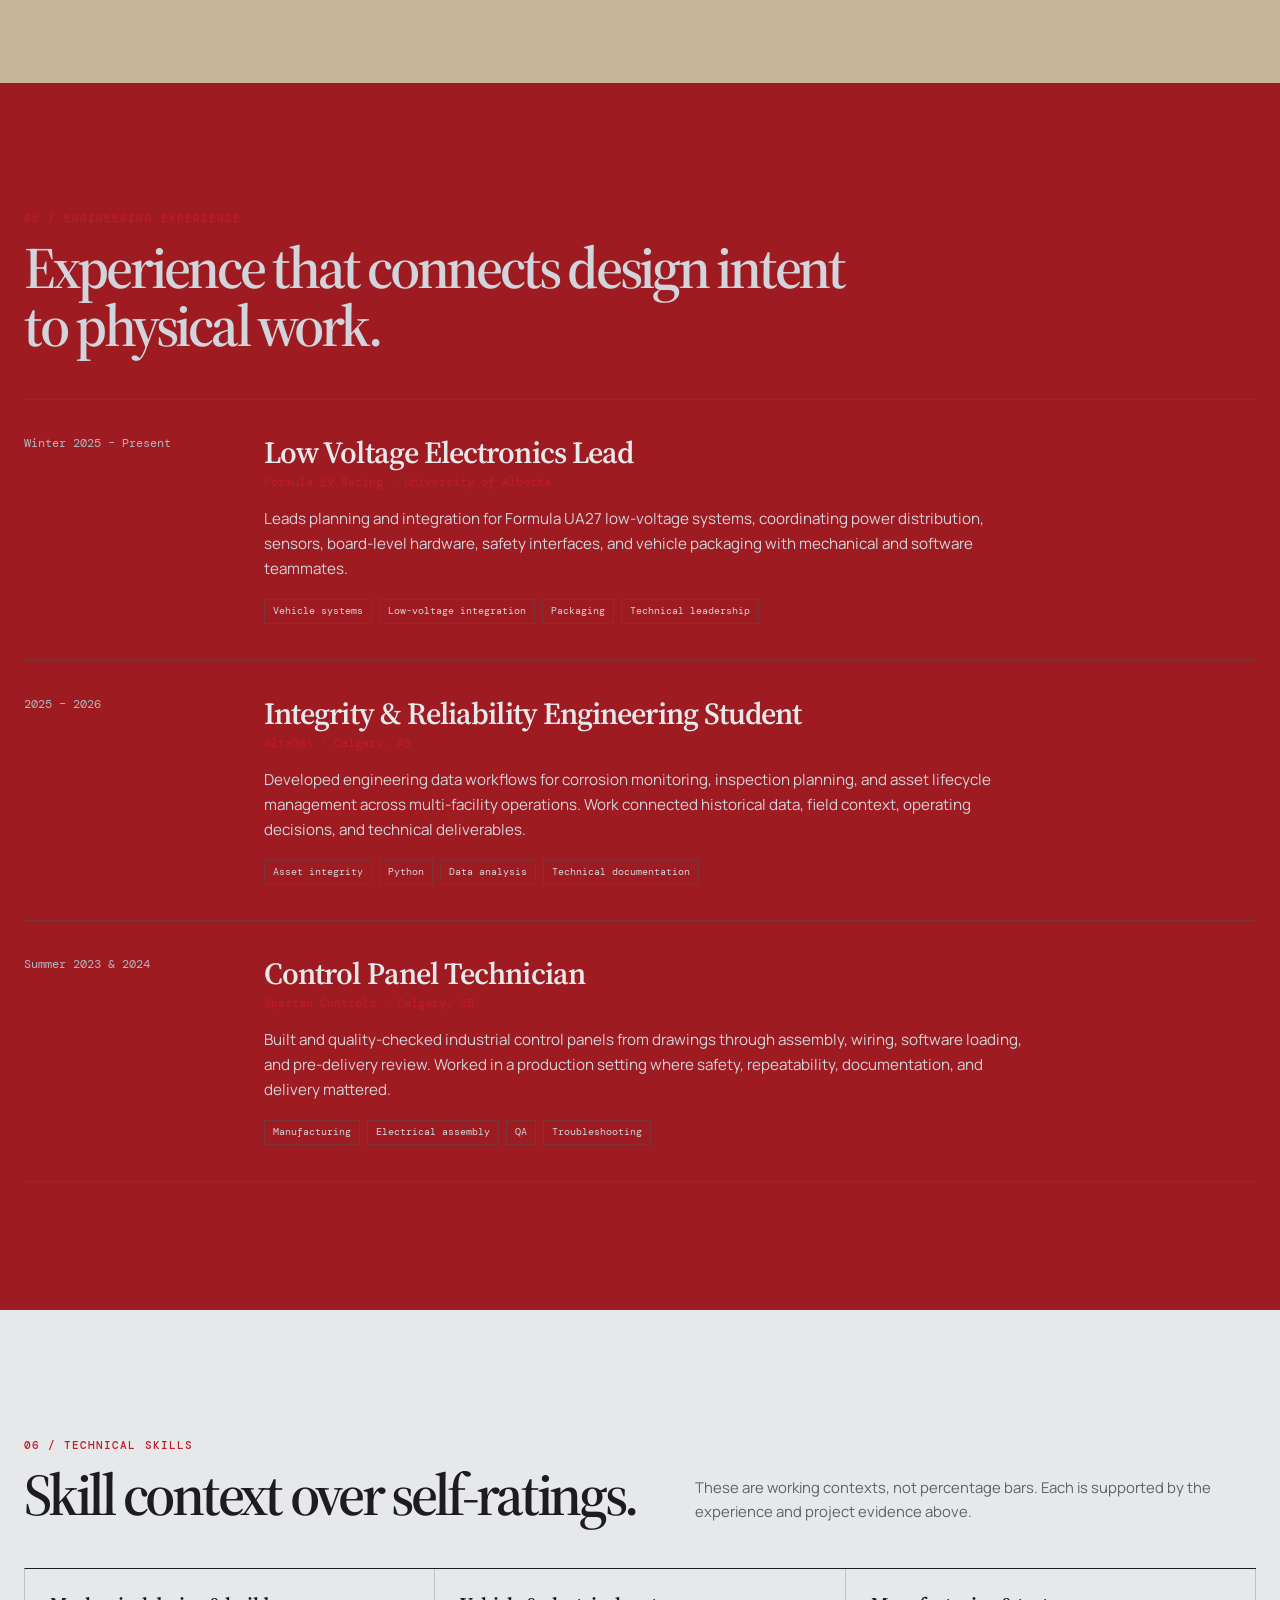
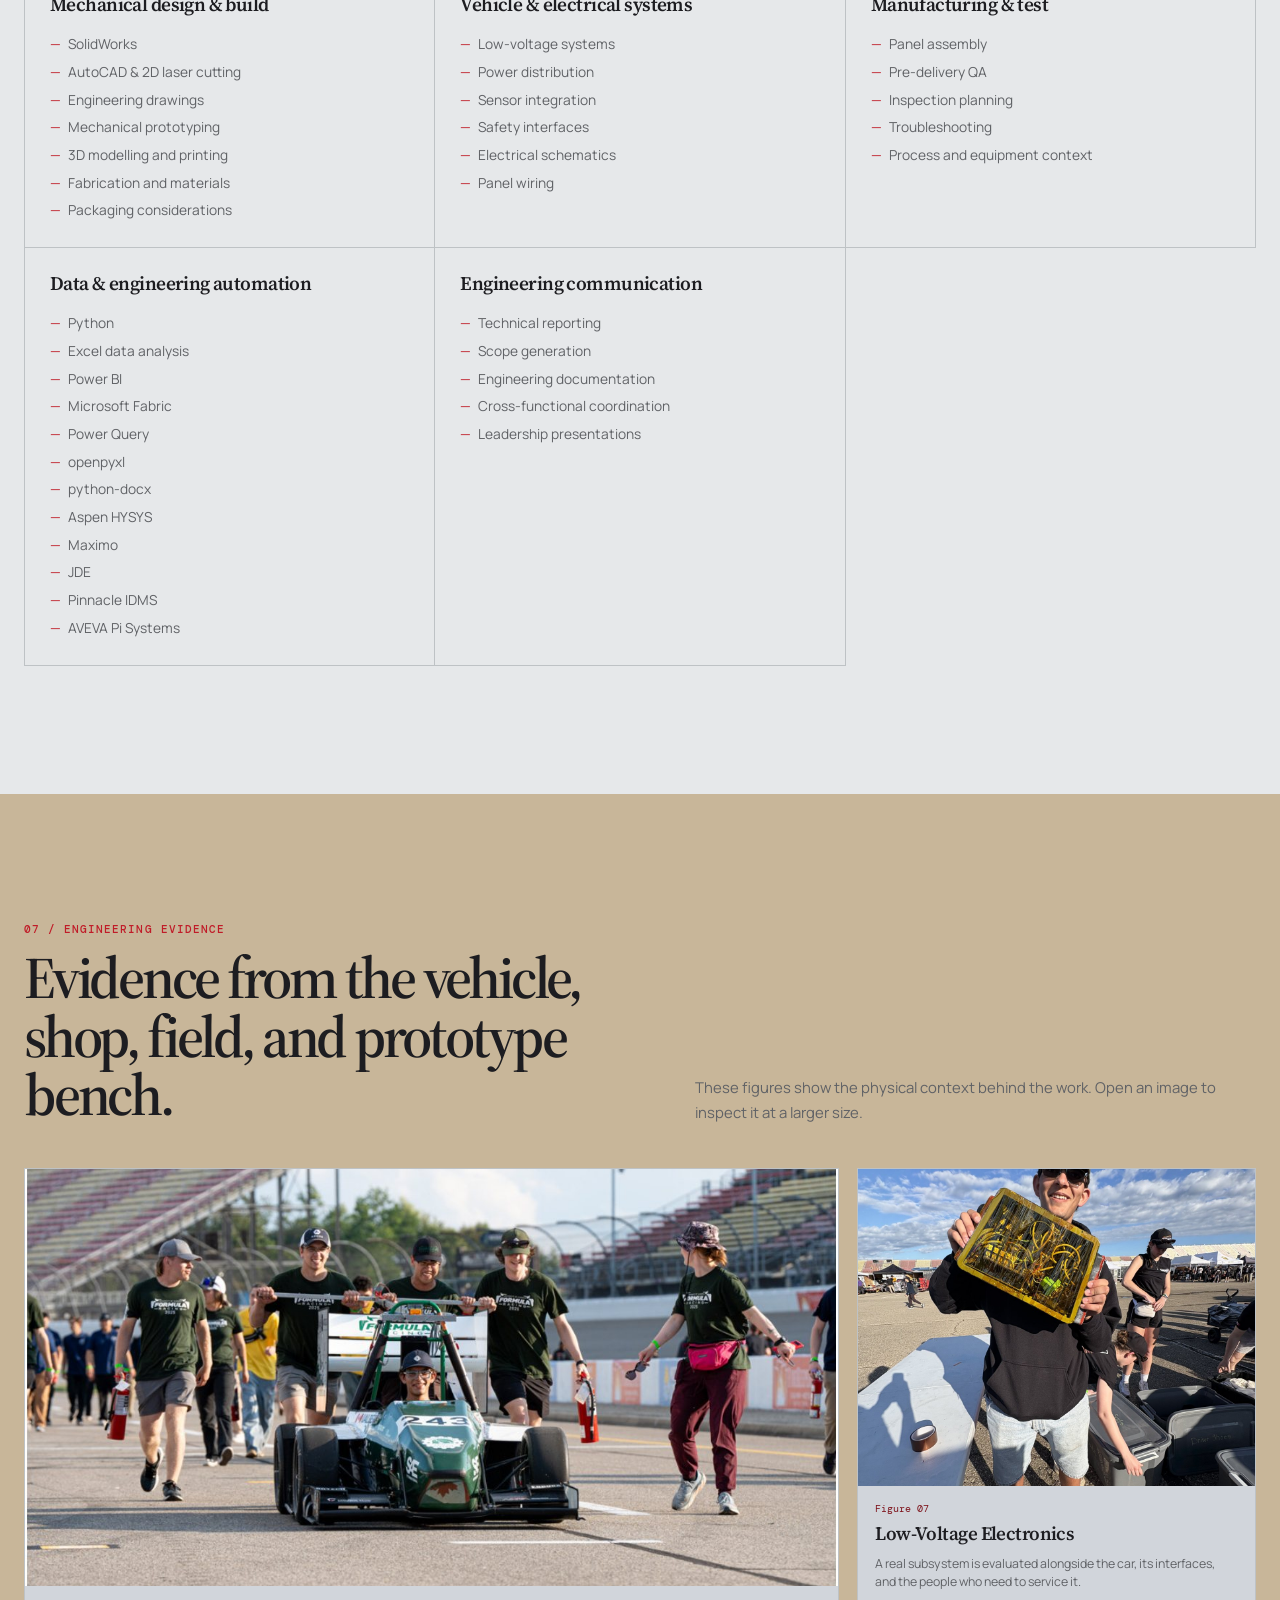
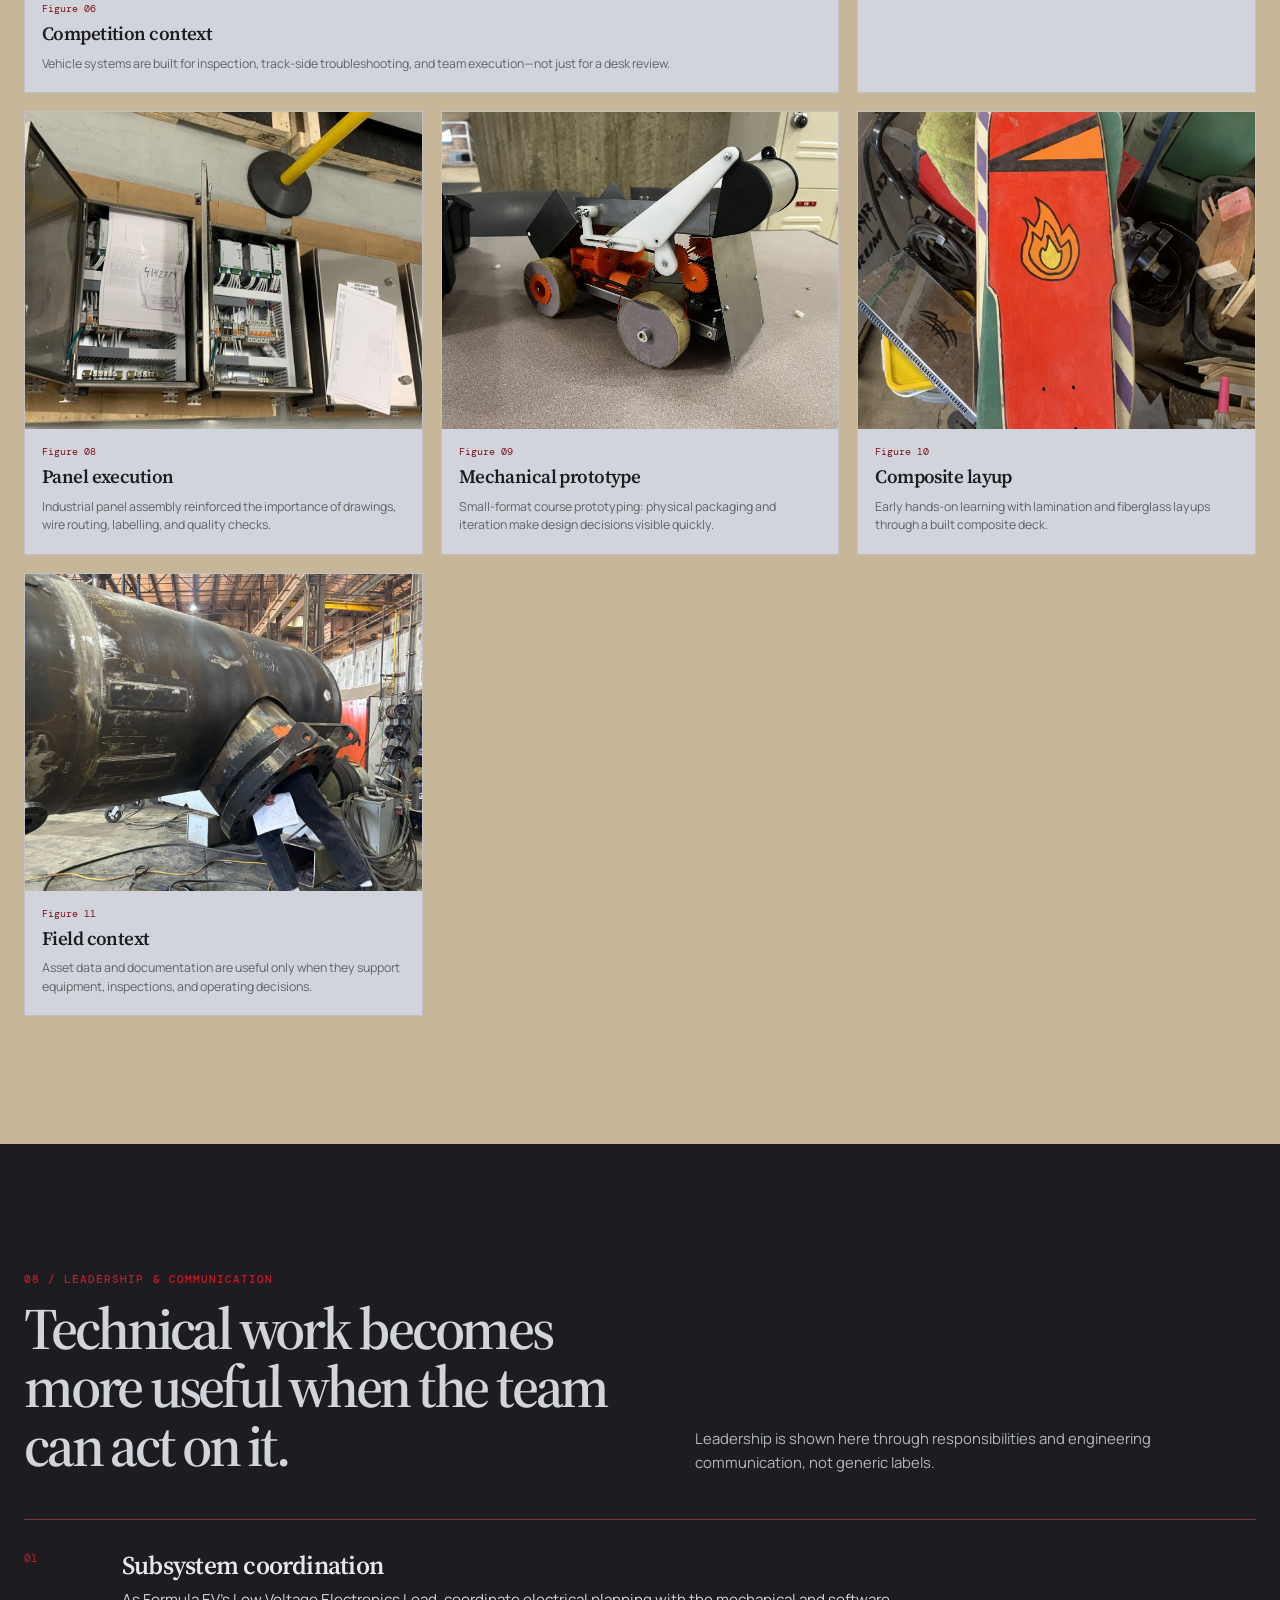
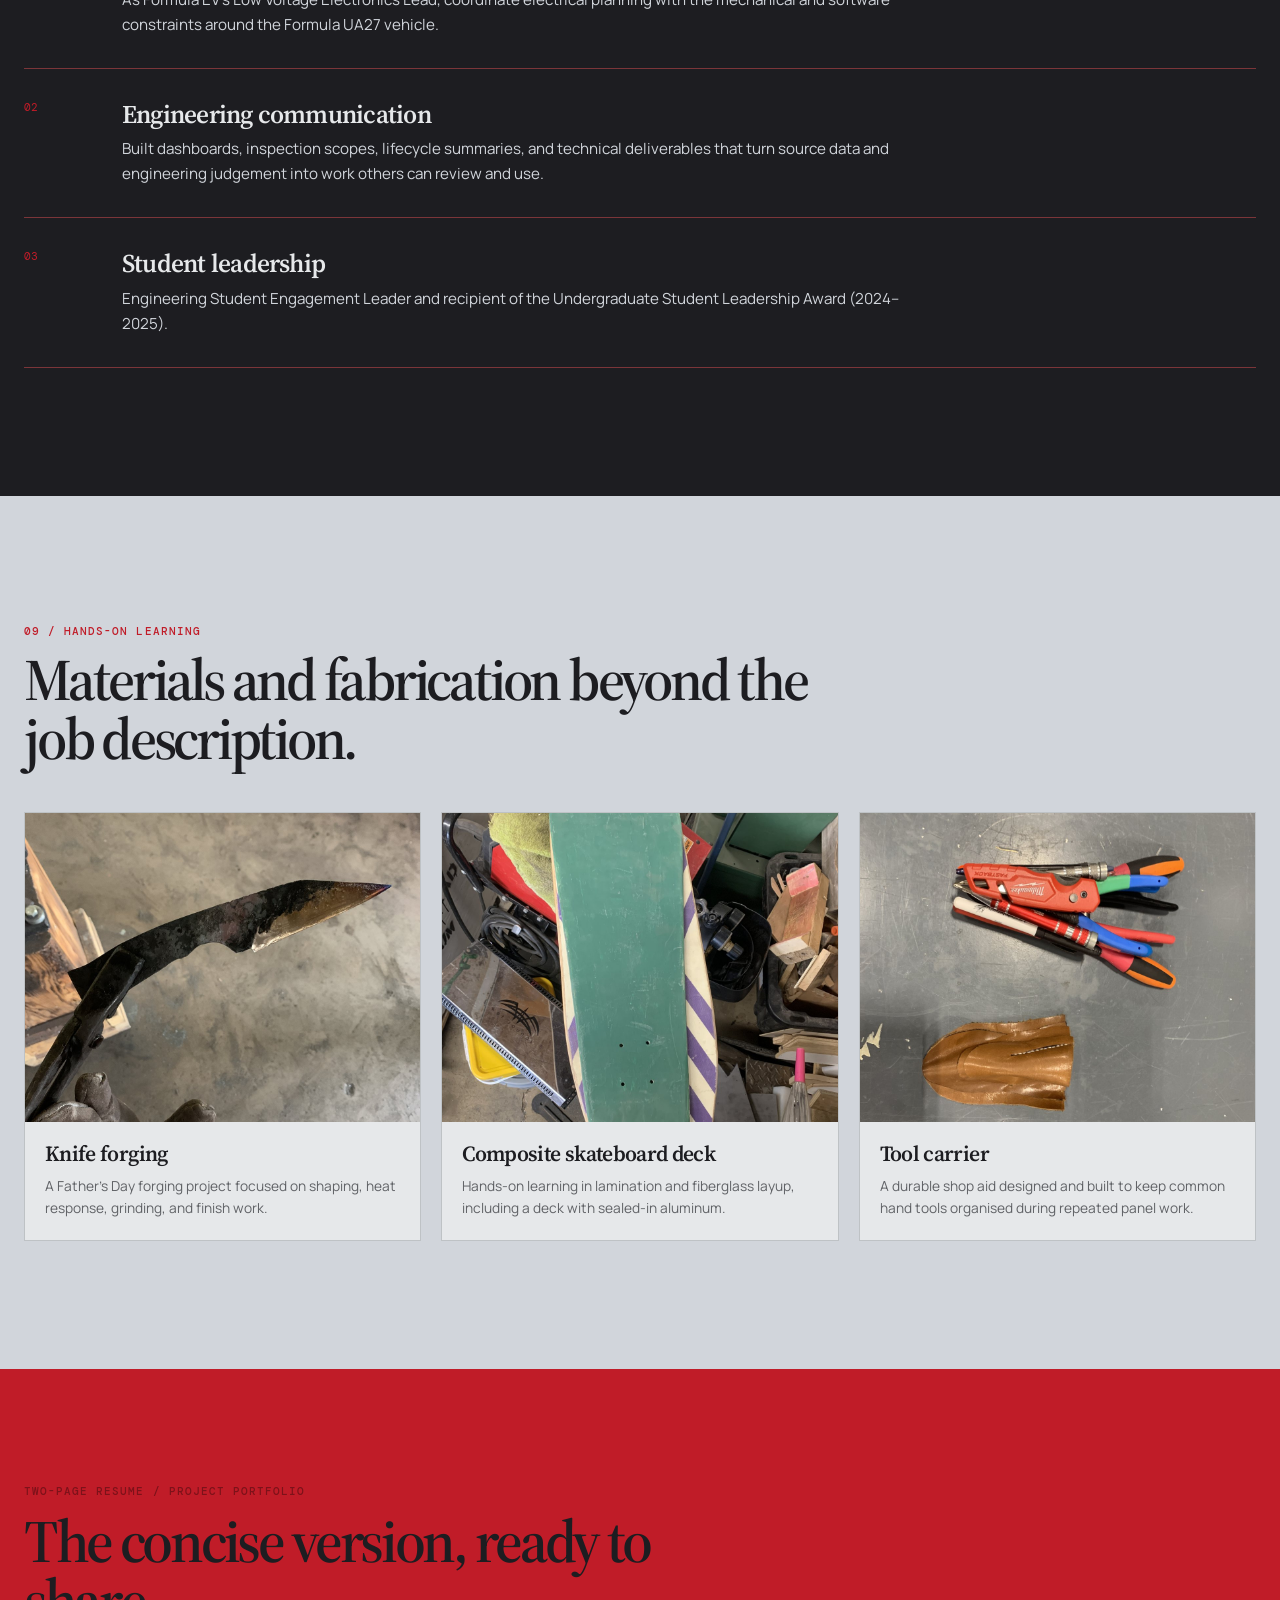
==== commit 39729e80: "resume updates" ====
--- a/index.html
+++ b/index.html
@@ -427,7 +427,7 @@
                     </article>
                     <article class="skill-group">
                         <h3>Data &amp; engineering automation</h3>
-                        <ul><li>Python</li><li>Excel data analysis</li><li>Power BI</li><li>Microsoft Fabric</li><li>Power Query</li><li>openpyxl</li><li>python-docx</li><li>Aspen HYSYS</li><li>Maximo</li><li>JDE</li></ul>
+                        <ul><li>Python</li><li>Excel data analysis</li><li>Power BI</li><li>Microsoft Fabric</li><li>Power Query</li><li>openpyxl</li><li>python-docx</li><li>Aspen HYSYS</li><li>Maximo</li><li>JDE</li><li>Pinnacle IDMS</li><li>AVEVA Pi Systems</li></ul>
                     </article>
                     <article class="skill-group">
                         <h3>Engineering communication</h3>
